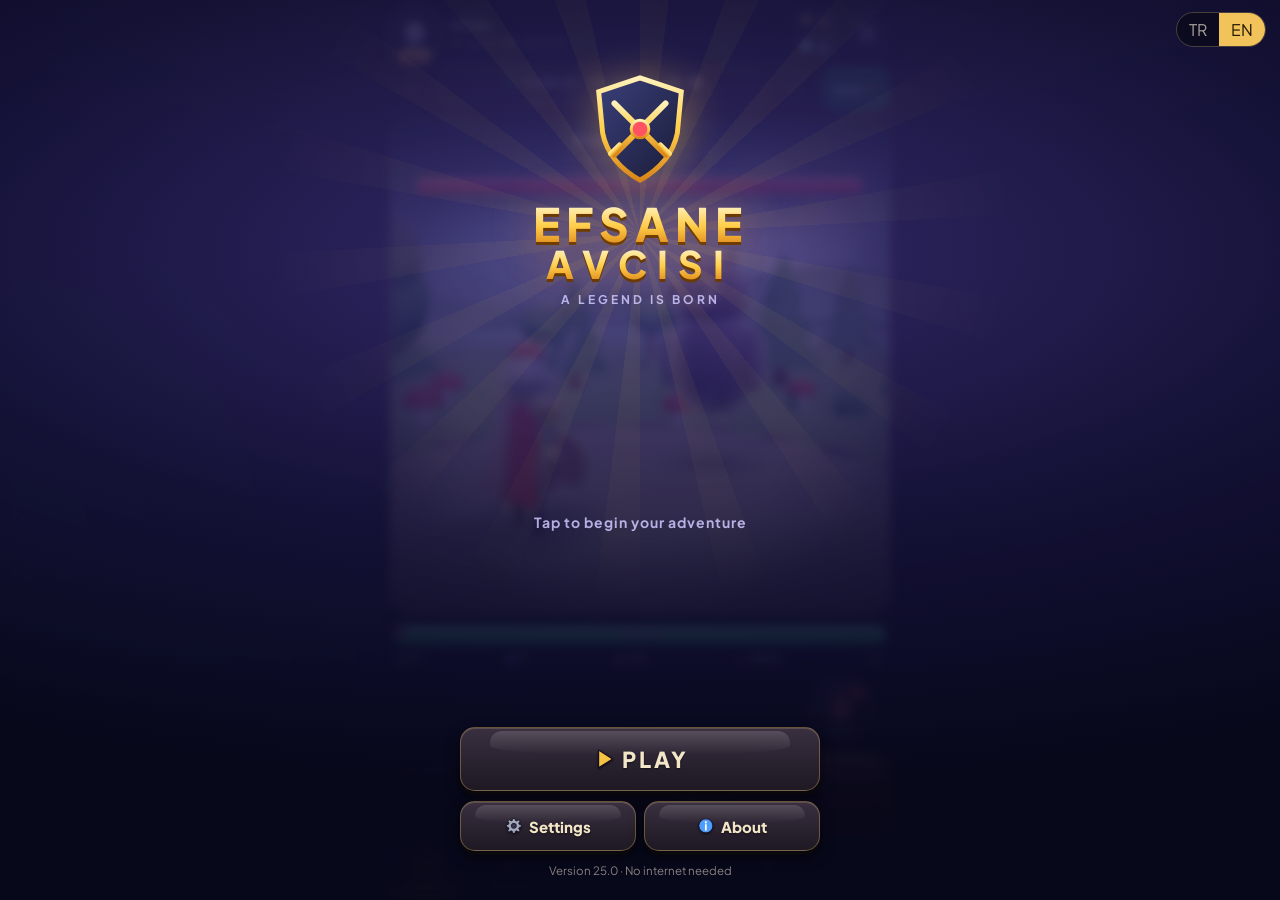
==== rpg/src/main/assets/index.html @ 7446e936 "Efsane Avcısı v25: emojisiz v22 ile v24 (ULTİ, kaçınma, canlı savaş) birleştirildi; sürüm telefondak" ====
<!doctype html>
<html lang="tr">
<head>
<meta charset="utf-8">
<meta name="viewport" content="width=device-width,initial-scale=1,maximum-scale=1,user-scalable=no,viewport-fit=cover">
<meta name="theme-color" content="#0b0c16">
<title>Efsane Avcısı</title>
<style>
@font-face{font-family:J;font-weight:400 800;font-display:swap;src:url(fonts/jakarta-latin-ext.woff2) format("woff2");unicode-range:U+0100-02BA,U+02BD-02C5,U+02C7-02CC,U+02CE-02D7,U+02DD-02FF,U+0304,U+0308,U+0329,U+1D00-1DBF,U+1E00-1E9F,U+1EF2-1EFF,U+2020,U+20A0-20AB,U+20AD-20C4,U+2113,U+2C60-2C7F,U+A720-A7FF}
@font-face{font-family:J;font-weight:400 800;font-display:swap;src:url(fonts/jakarta-latin.woff2) format("woff2");unicode-range:U+0000-00FF,U+0131,U+0152-0153,U+02BB-02BC,U+02C6,U+02DA,U+02DC,U+0304,U+0308,U+0329,U+2000-206F,U+20AC,U+2122,U+2191,U+2193,U+2212,U+2215,U+FEFF,U+FFFD}
:root{--bg:#0b0c16;--pan:linear-gradient(160deg,#1e2136,#15172a);--line:rgba(255,255,255,.08);--line2:rgba(255,255,255,.14);--tx:#f1f2ff;--mut:#9ca2c4;--gold:#ffcf4a;--gem:#5fe3ff;--ess:#c58bff;--red:#ff5263;--grn:#3ddc84;--hot:linear-gradient(160deg,#ff9a3d,#f0364f)}
*{box-sizing:border-box;-webkit-tap-highlight-color:transparent;user-select:none;-webkit-user-select:none}
html,body{margin:0;height:100%;background:var(--bg);color:var(--tx);font-family:J,system-ui,-apple-system,"Segoe UI",Roboto,sans-serif;overflow:hidden;overscroll-behavior:none}
body{background:radial-gradient(ellipse 120% 60% at 50% -10%,#2a1f55 0,transparent 60%),radial-gradient(ellipse 80% 50% at 100% 110%,#3a1420 0,transparent 60%),var(--bg)}
button{font:inherit;color:inherit;border:0;background:none;touch-action:manipulation;cursor:pointer;padding:0}
#app{position:fixed;inset:0;display:flex;flex-direction:column;max-width:520px;margin:0 auto;padding-top:env(safe-area-inset-top)}
/* ---------- üst bilgi ---------- */
#hud{display:flex;align-items:center;gap:10px;padding:8px 12px 8px 10px}
.ava{--p:0;position:relative;width:50px;height:50px;border-radius:50%;padding:3px;background:conic-gradient(#5ab0ff calc(var(--p)*1%),#ffffff14 0);flex:none}
.ava>div{width:100%;height:100%;border-radius:50%;background:radial-gradient(circle at 35% 30%,#3a3f66,#191b2e);display:grid;place-items:center;font-size:25px}
.ava b{position:absolute;bottom:-5px;left:50%;transform:translateX(-50%);background:linear-gradient(#ffd56a,#ff9a1f);color:#3a1d00;border-radius:99px;font-size:11px;font-weight:800;padding:1px 7px;box-shadow:0 2px 4px #0008;white-space:nowrap}
.hmid{flex:1;min-width:0}.hmid .t1{font-weight:800;font-size:14px;white-space:nowrap;overflow:hidden;text-overflow:ellipsis}.hmid .t2{font-size:11.5px;color:var(--mut);white-space:nowrap;overflow:hidden;text-overflow:ellipsis}
.pills{display:flex;flex-direction:column;gap:4px;align-items:flex-end}
.pill{display:flex;align-items:center;gap:4px;background:#0006;border:1px solid var(--line);border-radius:99px;padding:2px 9px 2px 6px;font-weight:800;font-size:13px;white-space:nowrap}
.pill.g{color:var(--gold)}.pill.d{color:var(--gem)}
.gear{width:40px;height:40px;border-radius:12px;background:#ffffff0d;border:1px solid var(--line);font-size:18px;flex:none}
/* ---------- genel ---------- */
main{flex:1;position:relative;min-height:0}
.scr{position:absolute;inset:0;display:none;overflow-y:auto;padding:4px 12px 16px;-webkit-overflow-scrolling:touch}
.scr.on{display:block;animation:fade .2s}
@keyframes fade{from{opacity:0;transform:translateY(6px)}}
#s-battle.on{display:flex;flex-direction:column;padding:0;overflow:hidden;animation:none}
h2{font-size:20px;margin:6px 0 12px;font-weight:800}h3{font-size:12px;color:var(--mut);margin:18px 2px 8px;text-transform:uppercase;letter-spacing:.8px;font-weight:800}
.card{background:var(--pan);border:1px solid var(--line);border-radius:18px;padding:12px;margin-bottom:10px;box-shadow:0 4px 14px #0004}
.btn{display:inline-flex;align-items:center;justify-content:center;gap:6px;min-height:50px;padding:0 16px;border-radius:15px;background:linear-gradient(#2a2e48,#222539);border:1px solid var(--line2);font-weight:800;font-size:15px;white-space:nowrap;box-shadow:0 3px 0 #0006}
.btn.pri{background:var(--hot);border:0;box-shadow:0 4px 0 #8a1c2c}.btn.ok{background:linear-gradient(#2fbf6f,#1b8c4d);border:0;box-shadow:0 4px 0 #0e5a30}
.btn.gem{background:linear-gradient(#3fc9ec,#1f7fb8);border:0;box-shadow:0 4px 0 #134c70}.btn.ess{background:linear-gradient(#a56bff,#6b35c9);border:0;box-shadow:0 4px 0 #3d1b7a}
.btn.warn{background:linear-gradient(#6a2836,#4c1c27);border-color:#8a3345}.btn.sm{min-height:40px;font-size:13px;padding:0 12px;border-radius:12px}
.btn:disabled{opacity:.38;filter:grayscale(.6)}.btn:active:not(:disabled){transform:translateY(2px);box-shadow:0 1px 0 #0006}
.row{display:flex;gap:8px;align-items:center}.grow{flex:1;min-width:0}.mut{color:var(--mut);font-size:13px}.w100{width:100%}
.seg{display:flex;background:#0005;border:1px solid var(--line);border-radius:14px;padding:4px;gap:4px;margin:4px 0 12px}
.seg button{flex:1;min-height:42px;border-radius:10px;font-weight:800;font-size:12.5px;color:var(--mut);white-space:nowrap}
.seg button.on{background:linear-gradient(#34385a,#272a44);color:var(--tx);box-shadow:0 2px 6px #0006}
.pbar{height:9px;border-radius:99px;background:#0008;overflow:hidden}.pbar i{display:block;height:100%;border-radius:99px;background:linear-gradient(90deg,#4f9cff,#7df)}
.pbar.done i{background:linear-gradient(90deg,#2fbf6f,#8ef0b0)}
/* ---------- savaş üst çubuk ---------- */
.zbar{display:flex;align-items:center;gap:6px;padding:0 10px 8px}
.zbar>button{width:44px;height:44px;border-radius:13px;background:#ffffff0d;border:1px solid var(--line);font-size:15px;flex:none}
.zbar>button:disabled{opacity:.25}
.zbar .chip{width:auto;padding:0 10px;font-size:12px;font-weight:800;color:var(--mut)}.zbar .chip.on{background:#1d5a3a;border-color:#2c8a59;color:#b6f7cd}
.zbar .zinfo{flex:1;width:auto;text-align:center;min-width:0;padding:4px 0}
#zName{font-weight:800;font-size:14px;white-space:nowrap;overflow:hidden;text-overflow:ellipsis}
.dots{display:flex;gap:5px;justify-content:center;margin-top:5px;height:8px;align-items:center}
.dots b{width:15px;height:6px;border-radius:9px;background:#fff2}.dots b.k{background:var(--gold);box-shadow:0 0 6px var(--gold)}
.dots .bossT{font-size:11px;color:#ff7b7b;font-weight:800;letter-spacing:1px;animation:blink 1s infinite}
@keyframes blink{50%{opacity:.4}}
/* ---------- sahne ---------- */
#stage{flex:1;position:relative;margin:0 10px;border-radius:24px;overflow:hidden;min-height:0;border:1px solid var(--line2);touch-action:none;box-shadow:0 10px 30px #0008,inset 0 0 0 1px #ffffff08;isolation:isolate}
#sky,#far,#parts,#ground{position:absolute;inset:0;pointer-events:none}
#far span{position:absolute;bottom:25%;opacity:.42;filter:brightness(.55) saturate(.7) blur(.4px)}
#ground{top:auto;height:31%;background:radial-gradient(ellipse 70% 40% at 50% 0,#ffffff1c,transparent 70%),linear-gradient(#0000,var(--gnd) 28%,#0009)}
#ground::before{content:"";position:absolute;left:0;right:0;top:0;height:2px;background:linear-gradient(90deg,transparent,#ffffff30,transparent)}
#parts span{position:absolute;display:block}
.pt-fall span{top:-8%;animation:pfall linear infinite}
.pt-rise span{bottom:-4%;border-radius:50%;animation:prise linear infinite}
.pt-drift span{left:-6%;border-radius:50%;animation:pdrift linear infinite}
@keyframes pfall{0%{transform:translate(0,0) rotate(0)}50%{transform:translate(18px,280px) rotate(160deg)}100%{transform:translate(-10px,560px) rotate(330deg)}}
@keyframes prise{0%{transform:translateY(0);opacity:0}15%{opacity:1}100%{transform:translate(14px,-520px);opacity:0}}
@keyframes pdrift{0%{transform:translateX(0);opacity:0}10%{opacity:.9}100%{transform:translate(520px,-30px);opacity:0}}
#top{position:absolute;left:0;right:0;top:0;padding:10px 14px 0;z-index:3;pointer-events:none;background:linear-gradient(#0008,transparent)}
#mName{text-align:center;font-weight:800;font-size:15.5px;text-shadow:0 2px 4px #000}
#mName .tag{display:inline-block;font-size:10.5px;padding:2px 7px;border-radius:99px;margin-right:6px;vertical-align:2px;letter-spacing:.6px}
.tag.boss{background:#e8334b}.tag.elite{background:#a63dff}
.hbar{position:relative;height:18px;border-radius:99px;background:#000a;overflow:hidden;margin:6px 10px 0;border:1px solid #ffffff1a}
.hbar i{position:absolute;left:0;top:0;bottom:0;border-radius:99px}
.hbar .gh{background:#fff;opacity:.75;transition:width .45s .2s}
.hbar .fg{background:linear-gradient(#ff6a6a,#e8263f);transition:width .1s}
.hbar .fg::after{content:"";position:absolute;left:0;right:0;top:0;height:45%;background:#ffffff40;border-radius:99px}
.hbar.nt i{transition:none}
.hbar span{position:absolute;inset:0;display:grid;place-items:center;font-size:11px;font-weight:800;text-shadow:0 1px 2px #000}
.abar{height:4px;margin:5px 70px 0;border-radius:9px;background:#0008;overflow:hidden}.abar i{display:block;height:100%;background:#ffd54a;width:0}
#buffs{position:absolute;left:10px;top:74px;display:flex;flex-direction:column;gap:4px;z-index:3;pointer-events:none}
#buffs div{background:#000a;border:1px solid var(--line2);border-radius:99px;padding:3px 9px;font-size:12px;font-weight:800}
#combo{position:absolute;right:12px;top:72px;text-align:right;z-index:3;pointer-events:none;opacity:0;transition:opacity .2s}
#combo.on{opacity:1}#combo b{display:block;font-size:30px;font-weight:800;line-height:1;background:linear-gradient(#fff3b0,#ff9a1f);-webkit-background-clip:text;background-clip:text;color:transparent;filter:drop-shadow(0 2px 0 #0009)}
#combo small{font-size:10px;font-weight:800;letter-spacing:1.5px;color:#ffd27a}#combo em{display:block;font-style:normal;font-size:11px;color:#fff;opacity:.8}
#combo.pop b{animation:cpop .15s}@keyframes cpop{50%{transform:scale(1.3)}}
#monW{position:absolute;left:0;right:0;top:21%;bottom:17%;display:flex;flex-direction:column;align-items:center;justify-content:flex-end;z-index:2}
#mon{font-size:min(33vw,145px);line-height:1;filter:drop-shadow(0 10px 8px #0008);animation:idle 2.2s ease-in-out infinite;transform-origin:50% 100%;will-change:transform}
#mon.boss{font-size:min(44vw,190px)}
#mon.elite{animation:idle 2.2s ease-in-out infinite,aura 1.2s ease-in-out infinite}
@keyframes aura{50%{filter:drop-shadow(0 0 18px #c45bff) drop-shadow(0 10px 8px #0008)}}
#mon.hit{animation:hit .17s}#mon.dead{animation:die .45s forwards}#mon.in{animation:spawn .35s cubic-bezier(.2,1.5,.4,1)}
@keyframes idle{50%{transform:scale(1.03,.97)}}
@keyframes hit{35%{transform:scale(1.12,.84) rotate(-5deg);filter:brightness(3) drop-shadow(0 10px 8px #0008)}}
@keyframes die{30%{transform:scale(1.15);filter:brightness(4)}to{transform:scale(.1) rotate(35deg) translateY(40px);opacity:0}}
@keyframes spawn{from{transform:scale(.2) translateY(-60px);opacity:0}}
#mSh{width:46%;height:16px;margin-top:-8px;border-radius:50%;background:radial-gradient(#000a,transparent 70%)}
#hero{position:absolute;left:12px;bottom:6%;display:flex;align-items:flex-end;gap:2px;z-index:2;pointer-events:none}
#heroE{position:relative;font-size:50px;line-height:1;filter:drop-shadow(0 6px 4px #0009)}
#heroE.lunge{animation:lunge .16s}@keyframes lunge{50%{transform:translate(16px,-6px) rotate(12deg)}}
#heroE.sh::after{content:"";position:absolute;inset:-12px;border-radius:50%;border:3px solid #7fe7ff;box-shadow:0 0 18px #7fe7ff,inset 0 0 18px #7fe7ff80;animation:pulse 1s infinite}
#heroE.dg{opacity:.5;filter:drop-shadow(8px 0 0 #fff4) drop-shadow(-8px 0 0 #fff2)}
#heroE.bf{filter:drop-shadow(0 0 12px #ff6a3d) drop-shadow(0 6px 4px #0009)}
@keyframes pulse{50%{transform:scale(1.08);opacity:.7}}
#petE{font-size:34px;line-height:1;filter:drop-shadow(0 4px 3px #0009)}
#petE.hop{animation:hop .3s}@keyframes hop{40%{transform:translate(10px,-18px) rotate(-12deg)}}
#loot{position:absolute;left:8px;right:8px;bottom:8px;display:flex;flex-direction:column;gap:4px;align-items:center;pointer-events:none;z-index:5}
#loot div{background:#000c;border:1.5px solid;border-radius:99px;padding:5px 12px;font-size:13px;font-weight:800;animation:lootIn 2.8s forwards}
@keyframes lootIn{0%{transform:translateY(20px);opacity:0}8%,80%{transform:none;opacity:1}100%{opacity:0}}
#banner{position:absolute;left:0;right:0;top:40%;z-index:6;pointer-events:none;text-align:center;display:none}
#banner.on{display:block;animation:ban 1.6s forwards}
#banner div{display:inline-block;padding:10px 26px;font-size:23px;font-weight:800;letter-spacing:2px;background:linear-gradient(90deg,transparent,#000d 15%,#000d 85%,transparent);text-shadow:0 0 14px currentColor}
#banner.b-boss div{color:#ff6b6b}#banner.b-lv div{color:#ffd56a}#banner.b-zone div{color:#9ff0c0}
@keyframes ban{0%{transform:translateX(-100%);opacity:0}15%,80%{transform:none;opacity:1}100%{transform:translateX(100%);opacity:0}}
.shake{animation:shake .22s}@keyframes shake{25%{transform:translateX(-3px)}50%{transform:translateX(3px)}75%{transform:translateX(-1px)}}
.bigshake{animation:bshake .32s}@keyframes bshake{20%{transform:translate(-5px,2px)}40%{transform:translate(4px,-3px)}60%{transform:translate(-3px,2px)}80%{transform:translate(2px,-1px)}}
.fl{position:absolute;font-weight:800;font-size:23px;color:#fff;text-shadow:0 2px 0 #000,0 0 6px #000,0 0 2px #000;pointer-events:none;animation:fl .9s cubic-bezier(.2,.7,.3,1) forwards;z-index:7;white-space:nowrap}
.fl.c{font-size:34px;color:#ffe14a}.fl.c::before{content:"KRİTİK";display:block;font-size:11px;letter-spacing:2px;text-align:center;color:#ff9a1f}
.fl.sk{font-size:30px;color:#ff9a5a}.fl.pt{font-size:17px;color:#bfe3ff}.fl.p{color:#ff5263}.fl.h{color:#5df08f}.fl.g{color:var(--gold);font-size:16px}.fl.x{color:#7dd3ff;font-size:16px}.fl.m{color:#ddd;font-size:18px}.fl.d{color:var(--gem);font-size:17px}
@keyframes fl{0%{transform:translate(-50%,0) scale(.3);opacity:0}12%{transform:translate(calc(-50% + var(--dx,0px)*.2),-22px) scale(1.4);opacity:1}30%{transform:translate(calc(-50% + var(--dx,0px)*.45),-40px) scale(1)}100%{transform:translate(calc(-50% + var(--dx,0px)),-105px) scale(.85);opacity:0}}
.slash{position:absolute;width:150px;height:150px;margin:-75px 0 0 -75px;pointer-events:none;z-index:6;animation:slash .28s ease-out forwards}
@keyframes slash{0%{opacity:0;transform:rotate(var(--r)) scale(.6)}30%{opacity:1}100%{opacity:0;transform:rotate(var(--r)) scale(1.15)}}
.spk{position:absolute;width:7px;height:7px;border-radius:50%;pointer-events:none;z-index:6;animation:spk .45s ease-out forwards}
@keyframes spk{to{transform:translate(var(--dx),var(--dy)) scale(.2);opacity:0}}
.boom{position:absolute;width:40px;height:40px;margin:-20px 0 0 -20px;border-radius:50%;border:5px solid #ffb347;pointer-events:none;z-index:6;animation:boom .45s ease-out forwards}
@keyframes boom{to{transform:scale(5);opacity:0;border-width:1px}}
.proj{position:absolute;font-size:40px;pointer-events:none;z-index:7;filter:drop-shadow(0 0 10px #fff8)}
#vig{position:fixed;inset:0;pointer-events:none;z-index:9;box-shadow:inset 0 0 90px 20px #ff000099;opacity:0;transition:opacity .4s}
#vig.on{opacity:1;animation:vig 1s infinite}@keyframes vig{50%{opacity:.45}}
/* ---------- oyuncu + yetenekler ---------- */
#pbox{padding:9px 12px 0}
.php{position:relative;height:22px;border-radius:99px;background:#000a;overflow:hidden;border:1px solid #ffffff1a}
.php i{position:absolute;left:0;top:0;bottom:0;background:linear-gradient(#5ff09a,#1fae5c);border-radius:99px;transition:width .15s}
.php i::after{content:"";position:absolute;left:0;right:0;top:0;height:45%;background:#ffffff40;border-radius:99px}
.php span{position:absolute;inset:0;display:grid;place-items:center;font-size:12px;font-weight:800;text-shadow:0 1px 2px #000}
#pSt{font-size:12px;color:var(--mut);margin-top:5px;display:flex;justify-content:space-between;white-space:nowrap;padding:0 4px}
#pSt b{color:var(--tx)}
#skills{display:grid;grid-template-columns:repeat(5,1fr);gap:8px;padding:9px 12px 0}
.skb{position:relative;aspect-ratio:1;max-width:66px;justify-self:center;width:100%;border-radius:50%;background:radial-gradient(circle at 35% 30%,#3c4170,#1c1f36);border:2px solid #ffffff22;display:grid;place-items:center;font-size:27px;overflow:hidden;box-shadow:0 4px 10px #0007}
.skb.rdy{border-color:#ffcf4a;box-shadow:0 0 12px #ffcf4a66,0 4px 10px #0007}
.skb .cd{position:absolute;inset:0;background:conic-gradient(#000b calc(var(--p,0)*1%),transparent 0);pointer-events:none}
.skb em{position:absolute;bottom:4px;left:0;right:0;text-align:center;font-style:normal;font-size:9.5px;font-weight:800;text-shadow:0 1px 2px #000,0 0 3px #000}
.skb.lk{filter:grayscale(1);opacity:.45}
.skb .n{position:absolute;top:6px;right:6px;background:#e8334b;font-size:10.5px;font-weight:800;border-radius:99px;min-width:19px;padding:1px 4px;font-style:normal;line-height:1.3}
.skb:active{transform:scale(.92)}
#bHit{margin:10px 12px 12px;height:74px;border-radius:22px;background:var(--hot);font-size:24px;font-weight:800;letter-spacing:2px;display:flex;align-items:center;justify-content:center;gap:10px;box-shadow:0 6px 0 #8a1c2c,0 10px 20px #f0364f44;position:relative;overflow:hidden;flex:none}
#bHit::before{content:"";position:absolute;left:0;right:0;top:0;height:48%;background:linear-gradient(#ffffff40,#ffffff08);border-radius:22px 22px 0 0}
#bHit span{font-size:34px}#bHit:active{transform:translateY(4px);box-shadow:0 2px 0 #8a1c2c}
/* ---------- sekmeler ---------- */
#tabs{display:grid;grid-template-columns:repeat(5,1fr);background:#121426e6;border-top:1px solid var(--line);padding:4px 4px calc(4px + env(safe-area-inset-bottom));backdrop-filter:blur(8px)}
#tabs button{position:relative;padding:6px 0 5px;font-size:22px;display:flex;flex-direction:column;align-items:center;gap:1px;border-radius:14px;color:var(--mut)}
#tabs button.on{background:linear-gradient(#2c3054,#22253f);color:var(--gold)}#tabs button.on>span{animation:bounce .35s}
@keyframes bounce{40%{transform:translateY(-5px) scale(1.15)}}
#tabs small{font-size:10.5px;font-weight:800}
.dot{position:absolute;top:2px;right:16%;min-width:18px;height:18px;border-radius:9px;background:var(--red);color:#fff;font-size:11px;font-weight:800;display:grid;place-items:center;padding:0 5px;box-shadow:0 0 0 2px #121426;font-style:normal}
.dot[hidden]{display:none}
/* ---------- çanta ---------- */
.eqg{display:grid;grid-template-columns:repeat(3,1fr);gap:8px}
.slot{position:relative;background:var(--pan);border:2px solid var(--line);border-radius:16px;padding:8px 4px;text-align:center;min-height:90px;display:flex;flex-direction:column;align-items:center;justify-content:center;gap:2px;overflow:hidden}
.slot .e{font-size:32px;line-height:1.1;filter:drop-shadow(0 3px 3px #0008)}.slot.empty .e{opacity:.22;filter:grayscale(1)}
.slot small{font-size:10.5px;color:var(--mut);font-weight:800;line-height:1.15;display:block;max-width:100%;overflow:hidden;text-overflow:ellipsis;white-space:nowrap;padding:0 3px;position:relative;z-index:1}
.slot .u,.it .u{position:absolute;top:3px;left:5px;font-size:11px;font-weight:800;color:#fff;text-shadow:0 1px 2px #000;z-index:2}
.filt{display:flex;gap:6px;overflow-x:auto;margin:8px -12px 8px;padding:0 12px;scrollbar-width:none}
.filt button{flex:none;min-width:44px;height:38px;padding:0 10px;border-radius:12px;background:#ffffff0d;border:1px solid var(--line);font-size:17px;font-weight:800}
.filt button.on{background:#ffcf4a22;border-color:var(--gold)}
.invg{display:grid;grid-template-columns:repeat(5,1fr);gap:7px}
.it{position:relative;aspect-ratio:1;border-radius:14px;border:2px solid;display:grid;place-items:center;font-size:28px;overflow:hidden}
.it>span:first-child,.slot .e{position:relative;z-index:1}
.it .up{position:absolute;bottom:1px;left:4px;font-size:11px;color:var(--grn);font-weight:800;z-index:2}
.it .st{position:absolute;top:1px;right:3px;font-size:12px;z-index:2}.slot .st{position:absolute;top:3px;right:5px;font-size:13px;z-index:2}
.it .l{position:absolute;bottom:1px;right:5px;font-size:9.5px;color:#fffc;font-weight:800;z-index:2}
.it .lk{position:absolute;bottom:1px;left:17px;font-size:10px;z-index:2}
.it.empty{border:2px dashed var(--line);background:none}
.r3::after{content:"";position:absolute;inset:-50%;background:linear-gradient(115deg,transparent 40%,#fff6 50%,transparent 60%);animation:shine 2.6s infinite;pointer-events:none}
.r2{animation:glow 2s infinite}
@keyframes shine{0%{transform:translateX(-60%)}60%,100%{transform:translateX(60%)}}
@keyframes glow{50%{box-shadow:0 0 14px #b56bff88,inset 0 0 16px #b56bff55}}
/* ---------- kahraman ---------- */
.clsCard{display:flex;gap:12px;align-items:center}
.clsCard .e{font-size:46px;width:70px;height:70px;border-radius:20px;display:grid;place-items:center;background:radial-gradient(circle at 35% 30%,#4a4f86,#1c1f36);flex:none;box-shadow:inset 0 0 0 2px #ffffff18}
.statrow{display:flex;align-items:center;gap:10px;padding:9px 0;border-bottom:1px solid var(--line)}
.statrow:last-child{border:0}.statrow .ic{font-size:26px;width:36px;text-align:center}
.statrow b{font-size:15px}.statrow .v{font-size:20px;font-weight:800;min-width:34px;text-align:center}
.plus{width:50px;height:50px;border-radius:15px;background:linear-gradient(#2fbf6f,#1b8c4d);font-size:26px;font-weight:800;box-shadow:0 3px 0 #0e5a30;flex:none}
.plus:disabled{background:#2a2d45;box-shadow:none;opacity:.4}
.dg{display:grid;grid-template-columns:1fr 1fr;gap:7px 14px;font-size:13.5px}.dg div{display:flex;justify-content:space-between;gap:4px}.dg b{color:var(--gold)}
.skrow{display:flex;gap:12px;align-items:center}
.skrow .e{font-size:30px;width:56px;height:56px;border-radius:50%;display:grid;place-items:center;background:radial-gradient(circle at 35% 30%,#3c4170,#1c1f36);border:2px solid #ffffff22;flex:none}
.lvb{display:inline-block;font-size:11px;font-weight:800;background:#ffcf4a22;color:var(--gold);border-radius:99px;padding:1px 7px;margin-left:4px}
.petBig{text-align:center;padding:16px 12px}.petBig .e{font-size:76px;animation:idle 2s infinite;display:inline-block;filter:drop-shadow(0 8px 6px #0009)}
.petg{display:grid;grid-template-columns:1fr 1fr;gap:8px}
.pet{background:var(--pan);border:2px solid var(--line);border-radius:16px;padding:10px;text-align:center}
.pet.act{border-color:var(--gold);box-shadow:0 0 14px #ffcf4a33}.pet .e{font-size:40px}.pet.no .e{filter:grayscale(1) brightness(.6)}
.pet b{display:block;font-size:14px}.pet small{display:block;font-size:11.5px;color:var(--mut);margin:2px 0 8px;min-height:28px}
/* ---------- görevler ---------- */
.days{display:grid;grid-template-columns:repeat(7,1fr);gap:5px}
.day{border-radius:12px;background:#0005;border:1.5px solid var(--line);text-align:center;padding:6px 0 5px;font-size:20px;position:relative}
.day small{display:block;font-size:9.5px;font-weight:800;color:var(--mut)}.day.ok{opacity:.45}.day.ok::after{content:"✓";position:absolute;inset:0;display:grid;place-items:center;font-size:26px;color:var(--grn);font-weight:800}
.day.now{border-color:var(--gold);background:#ffcf4a1c;box-shadow:0 0 12px #ffcf4a44;animation:glowG 1.4s infinite}
@keyframes glowG{50%{box-shadow:0 0 20px #ffcf4a88}}
.quest{display:flex;gap:10px;align-items:center}.quest .e{font-size:28px;width:40px;text-align:center;flex:none}
.quest .rw{font-size:11.5px;color:var(--mut);margin:3px 0 6px}
.stars{color:#555a7a;letter-spacing:1px;font-size:12px}.stars b{color:var(--gold)}
/* ---------- dükkan / harita ---------- */
.shop{display:flex;gap:12px;align-items:center}.shop .e{font-size:40px;width:54px;text-align:center;filter:drop-shadow(0 4px 4px #0008)}
.zone{display:flex;gap:12px;align-items:center;border-radius:18px;padding:14px;margin-bottom:10px;border:2px solid var(--line);text-align:left;width:100%;box-shadow:0 4px 12px #0006}
.zone .e{font-size:40px;filter:drop-shadow(0 3px 4px #0009)}.zone.cur{border-color:var(--gold)}.zone.lock{opacity:.5;filter:grayscale(.8)}
.zone b{font-size:17px;display:block;text-shadow:0 1px 3px #000}.zone small{color:#eef;font-size:12.5px;text-shadow:0 1px 3px #000}
/* ---------- panel ---------- */
#sheetBg{position:fixed;inset:0;background:#000b;display:none;align-items:flex-end;justify-content:center;z-index:20;backdrop-filter:blur(3px)}
#sheetBg.on{display:flex}
#sheet{width:100%;max-width:520px;max-height:90%;overflow-y:auto;background:linear-gradient(#1f2238,#161829 120px);border-radius:26px 26px 0 0;padding:10px 16px calc(18px + env(safe-area-inset-bottom));animation:up .25s cubic-bezier(.2,1.2,.4,1);border-top:1px solid var(--line2);box-shadow:0 -10px 40px #000a}
#sheet::before{content:"";display:block;width:44px;height:5px;border-radius:9px;background:#ffffff30;margin:0 auto 12px}
@keyframes up{from{transform:translateY(100%)}}
.ihead{display:flex;gap:12px;align-items:center;margin-bottom:10px}
.ihead .e{position:relative;font-size:44px;width:72px;height:72px;border-radius:18px;border:2px solid;display:grid;place-items:center;flex:none;overflow:hidden}
.ihead b{font-size:18px;display:block}.ihead small{font-size:12.5px;font-weight:800}
.cmp{display:grid;grid-template-columns:1fr auto auto;gap:7px 12px;font-size:15px;margin:10px 0;align-items:center}
.cmp .d{font-size:13px;font-weight:800;min-width:64px;text-align:right}.up2{color:var(--grn)}.dn{color:var(--red)}.cmp .val{font-weight:800;text-align:right}
.note{font-size:12.5px;color:var(--mut);background:#0005;border-radius:12px;padding:8px 10px;margin-bottom:10px}
.forge{background:#0005;border:1px solid #c58bff33;border-radius:14px;padding:10px;margin:10px 0}
textarea{width:100%;height:100px;background:#0008;color:var(--tx);border:1px solid var(--line);border-radius:12px;padding:8px;font-size:12px;user-select:text;-webkit-user-select:text}
.clsPick{display:flex;gap:12px;align-items:center;width:100%;text-align:left;background:var(--pan);border:2px solid var(--line);border-radius:18px;padding:12px;margin-bottom:9px}
.clsPick:active{border-color:var(--gold)}.clsPick .e{font-size:44px;width:62px;text-align:center}
.clsPick b{font-size:17px;display:block}.clsPick small{display:block;font-size:12px;color:var(--mut);line-height:1.4}.clsPick .sk{font-size:19px;margin-top:3px;letter-spacing:3px}
/* ---------- tam ekran efektler ---------- */
#leg{position:fixed;inset:0;z-index:40;display:none;place-items:center;background:radial-gradient(circle,#ff9a1f 0,#5a2600f5 45%,#000000f2 100%);overflow:hidden;animation:legIn .5s}
#leg.on{display:grid}
#leg::before{content:"";position:absolute;width:220vmax;height:220vmax;left:50%;top:50%;margin:-110vmax 0 0 -110vmax;background:repeating-conic-gradient(#ffd27a55 0 8deg,transparent 8deg 20deg);animation:spin 9s linear infinite}
#leg .in{position:relative;text-align:center;animation:pop .6s cubic-bezier(.2,1.6,.4,1)}
#leg .t{font-size:30px;font-weight:800;letter-spacing:3px;color:#fff3c4;text-shadow:0 0 18px #ff9a1f,0 3px 0 #7a3b00}
#leg .e{font-size:120px;filter:drop-shadow(0 0 30px #ffd27a);margin:10px 0}
#leg .n{font-size:22px;font-weight:800;color:#ffb347;text-shadow:0 2px 4px #000}
#leg .m{margin-top:26px;font-size:13px;opacity:.8}
@keyframes spin{to{transform:rotate(360deg)}}
@keyframes pop{from{transform:scale(.2);opacity:0}}
@keyframes legIn{0%{background-color:#fff;filter:brightness(4)}100%{filter:none}}
#confetti{position:fixed;inset:0;pointer-events:none;z-index:45;overflow:hidden}
#confetti i{position:absolute;top:-20px;width:9px;height:14px;border-radius:2px;animation:conf linear forwards}
@keyframes conf{to{transform:translate(var(--dx),110vh) rotate(var(--rot));opacity:.8}}
.coin{position:fixed;left:0;top:0;z-index:46;font-size:20px;pointer-events:none}
#toasts{position:fixed;top:calc(66px + env(safe-area-inset-top));left:0;right:0;display:flex;flex-direction:column;align-items:center;gap:6px;z-index:50;pointer-events:none}
#toasts div{background:#000e;border:1px solid var(--line2);border-radius:14px;padding:9px 16px;font-weight:800;font-size:14px;animation:lootIn 2.6s forwards;max-width:90%;text-align:center;box-shadow:0 6px 18px #0008}
#toasts div.big{font-size:17px;border-color:var(--gold);color:var(--gold)}
#c3d{position:absolute;inset:0;width:100%;height:100%;display:block}
.td #sky,.td #far,.td #parts,.td #ground,.td #mon,.td #mSh,.td #hero{display:none}
#bTime{text-align:center;font-size:13px;font-weight:800;color:#ffd56a;margin-top:4px;text-shadow:0 1px 3px #000;min-height:16px}
#bTime.low{color:#ff5a5a;animation:blink .5s infinite}
.sbon{font-size:12.5px;margin-top:4px;color:var(--mut)}.sbon.on{color:var(--grn);font-weight:800}
#hitRow{display:flex;gap:8px;padding:10px 12px 12px;flex:none}#hitRow #bHit{margin:0;flex:1}
#autoCol{display:flex;flex-direction:column;gap:6px;width:76px;flex:none}
#autoCol button{flex:1;border-radius:13px;background:#ffffff0d;border:1px solid var(--line);font-size:11.5px;font-weight:800;color:var(--mut);white-space:nowrap}
#autoCol button.on{background:#1d5a3a;border-color:#2c8a59;color:#b6f7cd;box-shadow:0 0 10px #3ddc8444}#autoCol button.lk{opacity:.5}
#tabs{grid-template-columns:repeat(6,1fr)!important}#tabs small{font-size:10px!important}
#say{position:absolute;left:50%;top:96px;transform:translateX(-50%);max-width:84%;background:#fffdf3;color:#2a1a10;padding:7px 13px;border-radius:14px;font-size:13px;font-weight:800;z-index:6;opacity:0;transition:opacity .3s;pointer-events:none;text-align:center;box-shadow:0 4px 14px #0008}
#say.on{opacity:1}#say b{color:#b0201a}#say::after{content:"";position:absolute;left:50%;bottom:-7px;margin-left:-7px;border:7px solid transparent;border-bottom:0;border-top-color:#fffdf3}
#defBtn{position:absolute;left:50%;bottom:20%;transform:translateX(-50%);z-index:9;padding:12px 26px;border-radius:18px;background:linear-gradient(#5fd0ff,#1f7fb8);font-size:21px;font-weight:800;color:#fff;box-shadow:0 0 0 4px #ffffff66,0 0 34px #5fe3ff;animation:defp .35s infinite alternate;white-space:nowrap;text-shadow:0 2px 3px #0006}
#defBtn small{display:block;font-size:11px;font-weight:800;opacity:.95}#defBtn[hidden]{display:none}@keyframes defp{to{transform:translateX(-50%) scale(1.1)}}
.mlv{display:inline-block;font-size:10.5px;padding:2px 6px;border-radius:99px;background:#0008;margin-left:6px;vertical-align:2px;color:#ffd56a}
.afx{display:flex;gap:4px;justify-content:center;margin-top:3px}.afx span{font-size:10.5px;font-weight:800;padding:2px 7px;border-radius:99px;background:#000a;border:1px solid}
#mon.enr{filter:drop-shadow(0 0 16px #ff2020) drop-shadow(0 10px 8px #0008)}
#vitrin{position:relative;height:230px;padding:0;overflow:hidden;background:radial-gradient(ellipse at 50% 40%,#3a3466,#15172a 75%)}
#vitrin .ov{position:absolute;left:10px;top:8px;right:10px;display:flex;justify-content:space-between;pointer-events:none;font-weight:800;font-size:13px;text-shadow:0 1px 3px #000;z-index:2}
#vitrin canvas{position:absolute;inset:0}
.rsock{display:flex;gap:8px;margin-top:8px}.rsock button{flex:1;min-height:48px;border-radius:12px;border:2px dashed #ffffff30;background:#0005;font-size:20px;font-weight:800}
.rsock button.f{border-style:solid;font-size:13px}
.rrow{display:flex;align-items:center;gap:10px;padding:8px 0;border-bottom:1px solid var(--line)}.rrow:last-child{border:0}
.rrow .e{font-size:26px;width:34px;text-align:center}.rt{display:flex;gap:4px;flex-wrap:wrap}.rt span{font-size:11px;font-weight:800;padding:2px 7px;border-radius:8px;background:#0006;border:1px solid var(--line)}
.rt span.z{opacity:.3}
.opp{display:flex;gap:10px;align-items:center}.opp .e{font-size:34px;width:52px;height:52px;border-radius:14px;display:grid;place-items:center;background:radial-gradient(circle at 35% 30%,#4a4f86,#1c1f36);flex:none}
.lgbar{height:10px;border-radius:99px;background:#0008;overflow:hidden;margin-top:6px}.lgbar i{display:block;height:100%;background:linear-gradient(90deg,#ffcf4a,#ff7a3d)}
.npc{display:flex;gap:12px;align-items:flex-start}.npc .e{font-size:48px;flex:none}.npc p{margin:0;font-size:14.5px;line-height:1.6}
.fl.c{-webkit-text-stroke:1px #7a2a00;animation-duration:1.05s}.fl.fin{color:#ffb070}.fl.fin::before{content:"BİTİRİCİ";display:block;font-size:10px;letter-spacing:2px;text-align:center;color:#ff7a3d}.fl.c.fin::before{content:"KRİTİK BİTİRİCİ";color:#ff9a1f}
#flash{position:fixed;inset:0;pointer-events:none;z-index:8;opacity:0;background:#fff}
/* v24 ULTİ düğmesi (dolum halkası) ve kaçınma uyarısı */
#ultBtn{position:absolute;right:10px;bottom:12px;z-index:9;width:64px;height:64px;border-radius:50%;border:none;padding:0;background:conic-gradient(#ffd56a var(--p,0%),#ffffff1f 0);display:flex;flex-direction:column;align-items:center;justify-content:center;box-shadow:0 4px 12px #0008;color:#fff}
#ultBtn::before{content:'';position:absolute;inset:5px;border-radius:50%;background:radial-gradient(circle at 35% 30%,#3c4170,#15172a)}
#ultBtn span{position:relative;font-size:22px;line-height:1;opacity:.55}#ultBtn b{position:relative;font-size:10px;letter-spacing:1px;font-weight:800;opacity:.6}
#ultBtn.rdy{animation:ultP .55s ease-in-out infinite alternate}#ultBtn.rdy::before{background:radial-gradient(circle at 35% 30%,#fff1b8,#e08a1a 70%)}#ultBtn.rdy span,#ultBtn.rdy b{opacity:1;color:#3a1a00}
@keyframes ultP{from{box-shadow:0 0 0 2px #ffd56a,0 0 14px #ffd56a;transform:scale(1)}to{box-shadow:0 0 0 4px #fff,0 0 34px #ffb347;transform:scale(1.08)}}
#ultBtn[hidden],#dgHint[hidden]{display:none}
#dgHint{position:absolute;left:50%;bottom:24%;transform:translateX(-50%);z-index:9;display:flex;gap:12px;align-items:center}
#dgHint b{font-size:22px;font-weight:900;color:#fff;text-shadow:0 0 12px #ff2a2a,0 2px 0 #7a0010;animation:dgP .25s infinite alternate;white-space:nowrap}
#dgHint button{width:50px;height:50px;border-radius:50%;border:2px solid #ff8a8a;background:#3a0a14dd;color:#fff;font-size:24px;font-weight:900;box-shadow:0 0 16px #ff2a2a88}
@keyframes dgP{from{transform:scale(1)}to{transform:scale(1.12)}}
/* v22 hız çizgileri (bitirici / ağır vuruş) */
#spd{position:fixed;inset:0;pointer-events:none;z-index:7;opacity:0;background:repeating-conic-gradient(from 0deg at 55% 40%,#fff0 0deg 2.6deg,#ffffff38 2.6deg 3.2deg);-webkit-mask:radial-gradient(circle at 55% 40%,#0000 22%,#000 70%);mask:radial-gradient(circle at 55% 40%,#0000 22%,#000 70%)}
#spd.on{animation:spd .32s ease-out}@keyframes spd{0%{opacity:.95;transform:scale(1.12)}100%{opacity:0;transform:scale(1)}}#flash.w{animation:flw .14s}#flash.r{background:#ff1a1a;animation:flr .3s}
@keyframes flw{0%{opacity:.2}100%{opacity:0}}@keyframes flr{0%{opacity:.3}100%{opacity:0}}
#mBar.hit{animation:bsh .18s}@keyframes bsh{25%{transform:translateX(-4px)}75%{transform:translateX(4px)}}
#shout{position:absolute;left:50%;top:30%;z-index:7;pointer-events:none;font-size:34px;font-weight:800;letter-spacing:2px;white-space:nowrap;opacity:0;transform:translate(-50%,0)}
#shout.on{animation:sho .95s cubic-bezier(.2,1.6,.4,1) forwards}@keyframes sho{0%{opacity:0;transform:translate(-50%,10px) scale(.3)}20%{opacity:1;transform:translate(-50%,0) scale(1.15)}75%{opacity:1;transform:translate(-50%,-6px) scale(1)}100%{opacity:0;transform:translate(-50%,-26px) scale(.9)}}
#combo.t1 b{background:linear-gradient(#ffe0a0,#ff6a1f);-webkit-background-clip:text;background-clip:text}#combo.t2 b{background:linear-gradient(#ffb0d0,#ff2a5a);-webkit-background-clip:text;background-clip:text}#combo.t3 b{background:linear-gradient(#f0d0ff,#a040ff);-webkit-background-clip:text;background-clip:text;filter:drop-shadow(0 0 8px #c060ff)}
.seg.s5 button{font-size:11px;padding:0 2px}
.tnode{display:flex;align-items:center;gap:10px;padding:9px 0;border-bottom:1px solid var(--line)}.tnode:last-child{border:0}.tnode .e{font-size:24px;width:42px;height:42px;border-radius:12px;display:grid;place-items:center;background:#0006;flex:none}
.tnode.lk{opacity:.45}.tpips{display:flex;gap:3px;margin-top:4px}.tpips i{width:14px;height:5px;border-radius:3px;background:#ffffff1c}.tpips i.on{background:var(--gold)}
.rng{display:flex;align-items:center;gap:10px;margin-top:10px;font-weight:800;font-size:14px}.rng span{width:92px;flex:none}.rng b{width:44px;text-align:right;color:var(--gold);flex:none}
input[type=range]{flex:1;min-width:0;height:34px;accent-color:#ffcf4a}
#bgInfo{display:flex;align-items:center;justify-content:center;gap:10px;padding:6px 10px;background:#1a1d36;border-top:1px solid var(--line);font-size:12.5px;font-weight:800;color:#cfd3ff;white-space:nowrap;overflow:hidden}#bgInfo[hidden]{display:none}#bgInfo b{color:var(--gold)}#bgInfo .low{color:#ff5263}
#weak{position:absolute;width:62px;height:62px;margin:-31px 0 0 -31px;border-radius:50%;border:3px solid #ffd23d;background:radial-gradient(circle,#fff8 0 18%,#ffd23d55 19% 40%,transparent 41%);box-shadow:0 0 18px #ffd23d,inset 0 0 12px #ffd23d;z-index:9;animation:weakP .55s ease-in-out infinite alternate;padding:0}
#weak[hidden]{display:none}#weak.d3{border-color:transparent;background:none;box-shadow:none;animation:none;width:84px;height:84px;margin:-42px 0 0 -42px}@keyframes weakP{from{transform:scale(.82);opacity:.75}to{transform:scale(1.12);opacity:1}}
#evBtn{position:absolute;right:10px;top:42%;z-index:9;padding:9px 12px;border-radius:16px;border:2px solid #ffcf4a;background:#2a2140ee;color:#ffe9a8;font:800 13px inherit;box-shadow:0 0 18px #ffcf4a88;animation:weakP .8s ease-in-out infinite alternate}#evBtn[hidden]{display:none}
#fateBar{position:absolute;left:10px;top:118px;z-index:6;display:flex;flex-direction:column;gap:3px;pointer-events:none;font-size:12px;font-weight:800}#fateBar span{background:#1b1230cc;border:1px solid #7b3df0aa;border-radius:10px;padding:2px 7px;color:#e6d8ff}
#vigS{position:absolute;inset:0;z-index:2;pointer-events:none;background:radial-gradient(ellipse 85% 75% at 50% 52%,transparent 55%,#0008 100%),linear-gradient(#0003,transparent 22%,transparent 80%,#0005)}
#mBar.shd{box-shadow:0 0 0 2px #6fc3ff,0 0 14px #6fc3ff}#mBar.shd .fg{filter:saturate(.4) brightness(.8)}#mBar.hl{box-shadow:0 0 0 2px #3ddc84,0 0 14px #3ddc84}
.boon{display:flex;gap:12px;align-items:center;width:100%;text-align:left;padding:14px;margin-top:10px;border-radius:18px;border:1.5px solid #7b3df088;background:linear-gradient(135deg,#2b1d52,#1e2136 75%);color:inherit;font:inherit}.boon i{font-style:normal;font-size:34px}.boon b{display:block;font-size:15.5px;color:#e6d8ff}.boon small{color:#b9b3d6;font-size:12.5px}.boon em{font-style:normal;margin-left:auto;color:var(--gold);font-weight:800;font-size:12px;white-space:nowrap}
#title{position:fixed;inset:0;z-index:60;display:none;flex-direction:column;align-items:center;justify-content:space-between;padding:calc(34px + env(safe-area-inset-top)) 22px calc(22px + env(safe-area-inset-bottom));text-align:center;overflow:hidden;
  background:radial-gradient(ellipse 110% 60% at 50% 28%,#3b2f7ad9,#14123ae0 55%,#07081afa 100%);-webkit-backdrop-filter:blur(5px);backdrop-filter:blur(5px)}
#title.on{display:flex}#title.out{animation:tOut .5s ease forwards;pointer-events:none}@keyframes tOut{to{opacity:0;transform:scale(1.08)}}
#title .tray{position:absolute;left:50%;top:26%;width:900px;height:900px;margin:-450px 0 0 -450px;background:repeating-conic-gradient(from 0deg,#ffcf4a14 0 7deg,transparent 7deg 20deg);animation:tSpin 40s linear infinite;pointer-events:none;-webkit-mask:radial-gradient(circle,#000 0,transparent 62%);mask:radial-gradient(circle,#000 0,transparent 62%)}
@keyframes tSpin{to{transform:rotate(360deg)}}
#tEmb{position:absolute;inset:0;pointer-events:none}#tEmb i{position:absolute;bottom:-10px;width:5px;height:5px;border-radius:50%;background:#ffb347;box-shadow:0 0 8px #ff9a1f;animation:tEmber linear infinite;opacity:0}
@keyframes tEmber{0%{transform:translateY(0);opacity:0}15%{opacity:.9}100%{transform:translateY(-100vh) translateX(30px);opacity:0}}
.tlang{position:absolute;top:calc(12px + env(safe-area-inset-top));right:14px;display:flex;border:1px solid var(--line2);border-radius:99px;overflow:hidden;z-index:2}.tlang button{padding:6px 12px;font:800 12px inherit;color:var(--mut);background:#0006}.tlang button.on{background:var(--gold);color:#241a00}
.ttop{position:relative;z-index:1;margin-top:4vh}.temb{width:118px;height:118px;filter:drop-shadow(0 6px 24px #ffcf4a66);animation:tFloat 3.6s ease-in-out infinite}@keyframes tFloat{50%{transform:translateY(-8px)}}
.tname{margin:10px 0 0;line-height:.95;font-weight:800;letter-spacing:6px}.tname span{display:block;font-size:46px;background:linear-gradient(#fff6d0,#ffcf4a 55%,#e08a1c);-webkit-background-clip:text;background-clip:text;color:transparent;filter:drop-shadow(0 3px 0 #6b3a00) drop-shadow(0 0 22px #ff9a1f66)}
.tname span+span{font-size:38px;letter-spacing:10px}.tsub{margin-top:10px;color:#cfc8ff;font-weight:700;letter-spacing:3px;text-transform:uppercase;font-size:12px;opacity:.85}
.tmid{position:relative;z-index:1;width:100%;max-width:360px}.tcard{display:flex;gap:12px;align-items:center;text-align:left;padding:12px 14px;border-radius:18px;background:#0d0f24b3;border:1px solid var(--line2);backdrop-filter:blur(6px)}.tcard .e{font-size:38px}.tcard b{font-size:16px}.tcard small{display:block;color:var(--mut);font-size:12.5px;margin-top:2px}
.tbot{position:relative;z-index:1;width:100%;max-width:360px}.tplay{width:100%;height:64px;font-size:22px;letter-spacing:3px;background:var(--hot);border:0;box-shadow:0 6px 0 #8a1c2c,0 10px 30px #f0364f66;animation:tPulse 1.8s ease-in-out infinite}@keyframes tPulse{50%{box-shadow:0 6px 0 #8a1c2c,0 10px 44px #ff9a3daa}}
.tver{margin-top:12px;color:var(--mut);font-size:11.5px;opacity:.8}
body.ttl #sheetBg{z-index:70}body.ttl #toasts{z-index:71}
.lic{white-space:pre-wrap;font:11px/1.45 ui-monospace,monospace;background:#0006;border-radius:12px;padding:10px;max-height:240px;overflow:auto;color:#c9cbe6}
#tabs button.lk{opacity:.32;filter:grayscale(1)}#tabs button.lk::after{content:'🔒';position:absolute;top:3px;right:20%;font-size:11px}
#tabs button.nw>span{animation:tabNew 1.1s ease-in-out infinite}@keyframes tabNew{50%{transform:translateY(-4px) scale(1.18);filter:drop-shadow(0 0 8px #ffcf4a)}}
#coach{position:fixed;inset:0;z-index:19;pointer-events:none}#coach[hidden]{display:none}
#coach .cb{pointer-events:auto;cursor:pointer;position:fixed;padding:10px 14px;border-radius:16px;background:linear-gradient(#fff6d6,#ffd96a);color:#2a1d00;font-weight:800;font-size:14px;line-height:1.35;text-align:center;box-shadow:0 8px 24px #0009,0 0 0 2px #fff8;animation:coachIn .3s cubic-bezier(.2,1.4,.4,1)}
#coach .ch{position:fixed;font-size:36px;filter:drop-shadow(0 4px 6px #000a);animation:coachTap 1s ease-in-out infinite}
@keyframes coachIn{from{opacity:0;transform:translateY(8px) scale(.9)}}@keyframes coachTap{50%{transform:translateY(-12px) rotate(-8deg)}}
.pill.bump{animation:pillB .4s ease}@keyframes pillB{35%{transform:scale(1.14);box-shadow:0 0 16px #ffcf4a88}}
#frz{position:absolute;inset:0;z-index:8;display:flex;flex-direction:column;align-items:center;justify-content:center;gap:4px;pointer-events:none;background:radial-gradient(circle,#bfeaff22,#5fc3ff55 70%,#bfeaffaa);box-shadow:inset 0 0 60px #dff6ff;border-radius:24px;animation:frzIn .25s ease}
#frz[hidden]{display:none}#frz b{font-size:30px;color:#fff;text-shadow:0 2px 0 #1d6a9a,0 0 18px #7fd8ff;letter-spacing:2px}#frz small{font-weight:800;color:#e6f8ff;text-shadow:0 1px 3px #0009}
#frz.hit{animation:frzHit .12s}@keyframes frzIn{from{opacity:0;transform:scale(1.05)}}@keyframes frzHit{50%{transform:scale(.97);filter:brightness(1.4)}}
#mName{pointer-events:auto;cursor:pointer}#mName .mi,#pSt .mi{display:inline-grid;place-items:center;width:17px;height:17px;margin-left:5px;border-radius:50%;background:#ffffff26;font-size:11px;font-weight:800;vertical-align:2px;color:#fff}
#pSt{cursor:pointer}#pSt .mi{margin:0;background:#ffffff18;color:var(--mut)}
.dl{display:flex;align-items:center;gap:10px;padding:7px 0;border-bottom:1px solid var(--line);font-size:14px}.dl:last-child{border-bottom:0}.dl>i{font-style:normal;width:24px;text-align:center;font-size:17px}.dl>span{flex:1}.dl>span small{display:block;color:var(--mut);font-size:11.5px;margin-top:1px}.dl>b{color:#fff;white-space:nowrap}
.mhead{display:flex;gap:14px;align-items:center;margin-bottom:8px}.mhead .e{font-size:58px;width:78px;height:78px;display:grid;place-items:center;border-radius:20px;background:radial-gradient(circle,#ffffff1c,#ffffff05);border:1px solid var(--line2)}
.mhead h2{margin:0 0 4px}.chips{display:flex;flex-wrap:wrap;gap:5px}.chips span{font-size:11.5px;font-weight:800;padding:3px 8px;border-radius:99px;background:#ffffff14;border:1px solid var(--line2)}
.verdict{text-align:center;font-weight:800;padding:9px;border-radius:14px;margin:8px 0 2px}
.zone .zi{margin-left:6px;width:30px;height:30px;border-radius:50%;display:grid;place-items:center;background:#0005;border:1px solid #fff3;font-size:15px;flex:none}
.mgrid{display:grid;grid-template-columns:repeat(2,1fr);gap:6px}.mgrid div{display:flex;gap:8px;align-items:center;background:#ffffff0d;border-radius:12px;padding:7px 9px;font-size:13px}.mgrid div i{font-style:normal;font-size:22px}.mgrid div small{display:block;color:var(--gold);font-size:10.5px;letter-spacing:1px}
.elog div{display:flex;gap:8px;font-size:13px;padding:5px 0;border-bottom:1px solid var(--line)}.elog div:last-child{border:0}.elog small{margin-left:auto;color:var(--mut);white-space:nowrap}
#coach .cb small{display:block;font-size:10.5px;font-weight:700;opacity:.6;margin-top:2px;letter-spacing:.3px}
.sheetGhost{position:fixed;z-index:21;overflow:hidden;pointer-events:none;background:linear-gradient(#1f2238,#161829 120px);border-radius:26px 26px 0 0;padding:10px 16px;border-top:1px solid var(--line2);animation:ghostOut .24s ease-in forwards}
@keyframes ghostOut{to{transform:translateY(60%);opacity:0}}
.hmid .t1 .ttl{font-size:10.5px;font-weight:800;color:var(--gold);margin-left:4px;opacity:.9}
.tcard small{display:block}
#wave{display:flex;justify-content:center;gap:6px;margin-top:5px;min-height:0}
#wave .wv{position:relative;width:32px;height:32px;border-radius:10px;background:#0009;border:1px solid #ffffff38;display:grid;place-items:center;font-size:18px;box-shadow:0 2px 6px #0006;animation:wvIn .25s ease}
#wave .wv.el{border-color:#c58bff;box-shadow:0 0 8px #a63dff99}#wave .wv i{font-style:normal;line-height:1}
#wave .wv b{position:absolute;left:3px;bottom:2px;height:3px;max-width:24px;background:linear-gradient(90deg,#ff5263,#ff8a5a);border-radius:2px}
@keyframes wvIn{from{transform:scale(.4);opacity:0}}

/* ===================== v21 TEMA KATMANI: daha "oyun gibi" arayüz (düzen aynı, sadece görünüm) ===================== */
:root{--pan:linear-gradient(170deg,#262a48 0%,#1b1e36 55%,#161830 100%);--line:rgba(255,255,255,.075);--line2:rgba(255,214,130,.16)}
body{background:radial-gradient(ellipse 120% 55% at 50% -12%,#3a2a7a 0,transparent 62%),radial-gradient(ellipse 90% 45% at 100% 110%,#4a1630 0,transparent 60%),radial-gradient(circle at 0% 60%,#10304a55 0,transparent 45%),#090a16}
.card{position:relative;border:1px solid rgba(255,255,255,.07);box-shadow:inset 0 1px 0 rgba(255,255,255,.07),inset 0 -1px 0 rgba(0,0,0,.35),0 8px 22px #0007}
.card::before{content:'';position:absolute;left:16px;right:16px;top:-1px;height:1px;background:linear-gradient(90deg,transparent,#ffd98a66,transparent);pointer-events:none}
h2{letter-spacing:.3px;text-shadow:0 2px 10px #0008}
h3{display:flex;align-items:center;gap:10px}
h3::before,h3::after{content:'';flex:1;height:1px;background:linear-gradient(90deg,transparent,#ffd98a40)}h3::after{background:linear-gradient(90deg,#ffd98a40,transparent)}
.btn{position:relative;overflow:hidden;background:linear-gradient(#323758,#23263f 60%,#1e2136);border:1px solid rgba(255,255,255,.12);box-shadow:inset 0 1px 0 rgba(255,255,255,.14),0 4px 0 #0b0c18,0 6px 14px #0006;text-shadow:0 1px 2px #0008}
.btn::after{content:'';position:absolute;left:8%;right:8%;top:3px;height:38%;border-radius:12px 12px 40% 40%;background:linear-gradient(#ffffff26,#ffffff00);pointer-events:none}
.btn.pri{background:linear-gradient(#ffb04a,#ff6a3d 45%,#e8334b);box-shadow:inset 0 1px 0 #ffe0a080,0 4px 0 #8a1c2c,0 6px 18px #f0364f55}
.btn.ok{background:linear-gradient(#5be38f,#2fbf6f 45%,#1b8c4d);box-shadow:inset 0 1px 0 #c8ffd880,0 4px 0 #0e5a30,0 6px 16px #2fbf6f44}
.btn.gem{background:linear-gradient(#7fe3ff,#3fc9ec 45%,#1f7fb8);box-shadow:inset 0 1px 0 #d8f8ff90,0 4px 0 #134c70,0 6px 16px #3fc9ec44}
.btn.ess{background:linear-gradient(#c79bff,#a56bff 45%,#6b35c9);box-shadow:inset 0 1px 0 #efe0ff80,0 4px 0 #3d1b7a,0 6px 16px #a56bff44}
.btn.warn{background:linear-gradient(#8a3345,#6a2836 50%,#4c1c27);border-color:#b04a5e}
.btn:active:not(:disabled){transform:translateY(3px);box-shadow:inset 0 1px 0 rgba(255,255,255,.1),0 1px 0 #0b0c18}
.btn.pri:not(:disabled)::before{content:'';position:absolute;top:0;bottom:0;width:40%;left:-60%;background:linear-gradient(100deg,transparent,#ffffff55,transparent);animation:shine 3.2s ease-in-out infinite;pointer-events:none}
@keyframes shine{0%,60%{left:-60%}100%{left:130%}}
#hud{background:linear-gradient(#15172ccc,#0f1122aa);border-bottom:1px solid rgba(255,214,130,.12);box-shadow:0 4px 16px #0006}
.ava{box-shadow:0 0 0 2px #0b0c18,0 0 14px #5ab0ff55}
.pill{background:linear-gradient(#0a0b18cc,#14162ccc);border:1px solid rgba(255,214,130,.18);box-shadow:inset 0 1px 0 rgba(255,255,255,.06),0 2px 6px #0006}
#tabs{background:linear-gradient(#171a32f2,#0c0d1cf8);border-top:1px solid rgba(255,214,130,.16);box-shadow:0 -6px 20px #0008}
#tabs button.on{background:radial-gradient(ellipse 80% 90% at 50% 100%,#ffcf4a2e,transparent 70%),linear-gradient(#2c3054,#1c1f38);box-shadow:inset 0 -2px 0 #ffcf4a,inset 0 1px 0 rgba(255,255,255,.08)}
#tabs button.on>span{filter:drop-shadow(0 0 6px #ffcf4a99)}
.skb{background:radial-gradient(circle at 35% 28%,#4a5090,#232748 62%,#151730);border:2px solid #ffffff2a;box-shadow:inset 0 2px 6px #ffffff18,inset 0 -4px 10px #0008,0 5px 12px #0008}
.skb.rdy{border-color:#ffd56a;animation:skPulse 1.6s ease-in-out infinite}
@keyframes skPulse{50%{box-shadow:0 0 18px #ffcf4a99,inset 0 0 10px #ffcf4a44,0 5px 12px #0008}}
#bHit{box-shadow:inset 0 2px 0 #ffe0a099,inset 0 -6px 14px #8a1c2c88,0 7px 0 #7a1828,0 10px 26px #f0364f66}
#bHit::after{content:'';position:absolute;top:0;bottom:0;width:30%;left:-40%;background:linear-gradient(100deg,transparent,#ffffff40,transparent);animation:shine 4s ease-in-out infinite;pointer-events:none;border-radius:22px}
#stage{box-shadow:0 0 0 1px rgba(255,214,130,.14),0 12px 34px #000a,inset 0 0 0 1px #ffffff0a}
#sheet{border-top:1px solid rgba(255,214,130,.28);box-shadow:0 -14px 40px #000b}
#sheet::before{content:'';display:block;position:sticky;top:-10px;height:2px;margin:-10px -16px 8px;background:linear-gradient(90deg,transparent,#ffcf4a88,transparent)}
#toasts>div{border:1px solid rgba(255,214,130,.35)!important;box-shadow:0 6px 18px #000a}
.zone{box-shadow:inset 0 1px 0 #ffffff30,inset 0 -30px 40px #0006,0 6px 16px #0007}
/* ===================== v22 TEMA: koyu fantastik + altın detaylar, Cinzel başlık yazısı, çizilmiş ikonlar ===================== */
@font-face{font-family:C;font-weight:700;font-display:swap;src:url(fonts/cinzel-latin-ext.woff2) format("woff2");unicode-range:U+0100-02BA,U+02BD-02C5,U+02C7-02CC,U+02CE-02D7,U+02DD-02FF,U+0304,U+0308,U+0329,U+1E00-1E9F,U+1EF2-1EFF,U+2020,U+20A0-20AB,U+20AD-20C4,U+2113,U+2C60-2C7F,U+A720-A7FF}
@font-face{font-family:C;font-weight:700;font-display:swap;src:url(fonts/cinzel-latin.woff2) format("woff2");unicode-range:U+0000-00FF,U+0131,U+0152-0153,U+02BB-02BC,U+02C6,U+02DA,U+02DC,U+0304,U+0308,U+0329,U+2000-206F,U+20AC,U+2122,U+2191,U+2193,U+2212,U+2215,U+FEFF,U+FFFD}
:root{--bg:#0b090e;--pan:linear-gradient(172deg,#241e2b 0%,#1a1520 55%,#141018 100%);--line:rgba(217,178,95,.13);--line2:rgba(217,178,95,.28);--tx:#f3ece0;--mut:#a89f9a;--gold:#f2c35a;--au:#d9b25f;--au2:#8a6a2a;--hot:linear-gradient(#c8423a,#8e1f22 55%,#5e1016)}
body{background:radial-gradient(ellipse 120% 55% at 50% -12%,#3a2418 0,transparent 62%),radial-gradient(ellipse 90% 45% at 100% 110%,#3a1018 0,transparent 60%),radial-gradient(circle at 0% 60%,#1a2a3055 0,transparent 45%),#0b090e}
h2,#hName,.zinfo #zName,#leg .t,#leg .n,#banner>div,.ihead b,#title .tg,.dlg-t{font-family:C,J,serif;letter-spacing:.4px}
h2{color:#f6e4b8;text-shadow:0 2px 0 #000,0 0 14px #d9b25f33}
h3{font-family:C,J,serif;color:#cdb98a;letter-spacing:1.4px}
h3::before,h3::after{background:linear-gradient(90deg,transparent,#d9b25f66)!important}h3::after{background:linear-gradient(90deg,#d9b25f66,transparent)!important}
.card{border:1px solid rgba(217,178,95,.16);box-shadow:inset 0 1px 0 rgba(255,240,200,.06),inset 0 -1px 0 rgba(0,0,0,.4),0 8px 22px #000a}
.card::before{background:linear-gradient(90deg,transparent,#e8c46a99,transparent)}
/* köşe süsleri */
.card::after{content:'';position:absolute;inset:4px;border-radius:inherit;pointer-events:none;opacity:.5;
 background:linear-gradient(var(--au),var(--au)) 0 0/9px 1.5px no-repeat,linear-gradient(var(--au),var(--au)) 0 0/1.5px 9px no-repeat,
 linear-gradient(var(--au),var(--au)) 100% 0/9px 1.5px no-repeat,linear-gradient(var(--au),var(--au)) 100% 0/1.5px 9px no-repeat,
 linear-gradient(var(--au),var(--au)) 0 100%/9px 1.5px no-repeat,linear-gradient(var(--au),var(--au)) 0 100%/1.5px 9px no-repeat,
 linear-gradient(var(--au),var(--au)) 100% 100%/9px 1.5px no-repeat,linear-gradient(var(--au),var(--au)) 100% 100%/1.5px 9px no-repeat}
.btn{background:linear-gradient(#3a3040,#28212e 60%,#1e1923);border:1px solid rgba(217,178,95,.38);color:#f3e6c8;box-shadow:inset 0 1px 0 rgba(255,235,190,.16),0 4px 0 #0a080c,0 6px 14px #0008}
.btn.pri{background:linear-gradient(#d4503f,#a02a26 50%,#6e1518);border:1px solid #f0c860;color:#fff3d6;box-shadow:inset 0 1px 0 #ffd0a080,inset 0 0 0 1px #00000040,0 4px 0 #3e0a0c,0 6px 18px #c8423a55}
.btn.ok{background:linear-gradient(#3fae6a,#1f7a48 50%,#124a2c);border:1px solid #e8c46a;box-shadow:inset 0 1px 0 #c8ffd860,0 4px 0 #082a18,0 6px 16px #2fbf6f33}
.btn.gem{background:linear-gradient(#3aa8c8,#1d6a8e 50%,#103e58);border:1px solid #9fe6ff;box-shadow:inset 0 1px 0 #d8f8ff70,0 4px 0 #082234,0 6px 16px #3fc9ec33}
.btn.ess{background:linear-gradient(#9a62e0,#64309e 50%,#3a1a66);border:1px solid #d8b0ff;box-shadow:inset 0 1px 0 #efe0ff60,0 4px 0 #1e0c38,0 6px 16px #a56bff33}
.btn:disabled{filter:saturate(.3) brightness(.8)}
#hud{background:linear-gradient(#1b1520f0,#120e16e6);border-bottom:1px solid rgba(217,178,95,.3);box-shadow:0 4px 16px #000a}
#hud::after{content:'';position:absolute;left:0;right:0;bottom:-1px;height:1px;background:linear-gradient(90deg,transparent,#f2c35a,transparent);opacity:.6}
#hud{position:relative}
.ava{box-shadow:0 0 0 2px #0b090e,0 0 0 3px #d9b25f88,0 0 14px #d9b25f44}
.ava>div{background:radial-gradient(circle at 35% 30%,#3a3040,#140f18)}
#hCls .ico,#tabCls .ico{width:100%;height:100%}
#hCls{padding:5px}
.pill{background:linear-gradient(#120e16e6,#1e1824e6);border:1px solid rgba(217,178,95,.35)}
.pill .ci{display:inline-flex;width:17px;height:17px}
.pill .ci .ico{width:100%;height:100%}
#tabs{background:linear-gradient(#1c1621f5,#0e0b11fa);border-top:1px solid rgba(217,178,95,.35)}
#tabs button>span{display:grid;place-items:center;width:28px;height:28px}
#tabs button>span .ico{width:28px;height:28px;filter:drop-shadow(0 2px 2px #000a)}
#tabs button:not(.on)>span .ico{filter:grayscale(.65) brightness(.75) drop-shadow(0 2px 2px #000a)}
#tabs button.on{background:radial-gradient(ellipse 80% 90% at 50% 100%,#f2c35a33,transparent 70%),linear-gradient(#2c2232,#1c1620);box-shadow:inset 0 -2px 0 #f2c35a,inset 0 1px 0 rgba(255,235,190,.08)}
#tabs small{font-weight:800}
.skb{background:radial-gradient(circle at 35% 28%,#43364c,#221a28 62%,#120e16);border:2px solid #d9b25f55;box-shadow:inset 0 2px 6px #ffffff14,inset 0 -4px 10px #000a,0 0 0 1px #000,0 5px 12px #000a}
.skb .ico.sk{width:56%;height:56%;margin-top:-8px}
.skb.rdy{border-color:#f2c35a}
#bHit{background:linear-gradient(#d4503f,#a02a26 48%,#6e1518);border:2px solid #f0c860;font-family:C,J,serif;letter-spacing:4px;color:#fff3d6;text-shadow:0 2px 0 #4a0a0c,0 0 12px #ffb04a88;box-shadow:inset 0 2px 0 #ffd0a099,inset 0 -6px 14px #3e0a0c99,0 6px 0 #3e0a0c,0 10px 26px #c8423a55}
#aaBtn,#asBtn{border:1px solid rgba(217,178,95,.35)}
#stage{box-shadow:0 0 0 1px rgba(217,178,95,.3),0 0 0 3px #0b090e,0 0 0 4px rgba(217,178,95,.12),0 12px 34px #000c}
#sheet{background:linear-gradient(#211a27,#16111b);border-top:2px solid rgba(217,178,95,.5)}
.zbar button{border-color:rgba(217,178,95,.25)}
/* eşya ikonları ve nadirlik çerçeveleri */
.ii{display:block;filter:drop-shadow(0 3px 2px #000c)}
.seg .ii,.chips .ii{width:22px;height:22px;display:inline-block;vertical-align:middle}
.it .ii{width:80%;height:80%;position:relative;z-index:1}
.slot .e .ii{width:46px;height:46px;margin:0 auto}
.ihead .e .ii{width:60px;height:60px}
.ihead .e{background:#0006}
.ii.emp{opacity:.22;filter:grayscale(1)}
.it.r0,.slot.r0{border-color:#6c6878!important}
.it.r1,.slot.r1{border-color:#4f9cff!important;box-shadow:inset 0 0 12px #4f9cff33}
.it.r2,.slot.r2{border-color:#b56bff!important}
.it.r3,.slot.r3{border-color:#ffb43a!important;box-shadow:0 0 12px #ff9a1f66,inset 0 0 16px #ff9a1f44}
.it.r3::before,.slot.r3::before{content:'';position:absolute;inset:-40%;background:conic-gradient(from 0deg,transparent 0 70%,#ffd27a55 80%,transparent 90%);animation:spin 3.5s linear infinite;pointer-events:none}
@keyframes spin{to{transform:rotate(360deg)}}
/* efsanevi: ışık hüzmesi + yükselen ikon */
#leg::before{content:'';position:absolute;left:50%;top:50%;width:200vmax;height:200vmax;margin:-100vmax 0 0 -100vmax;background:repeating-conic-gradient(from 0deg,#ffd27a30 0 6deg,transparent 6deg 18deg);animation:spin 14s linear infinite;pointer-events:none}
#leg::after{content:'';position:absolute;left:50%;top:-10%;bottom:30%;width:160px;margin-left:-80px;background:linear-gradient(#fff6d000,#fff6d0aa 55%,#ffd27a00);filter:blur(10px);animation:beam 2.4s ease-in-out infinite;pointer-events:none}
@keyframes beam{0%,100%{opacity:.55;transform:scaleX(.8)}50%{opacity:1;transform:scaleX(1.15)}}
#leg .e .ii{width:150px;height:150px;margin:0 auto;animation:legRise 1s cubic-bezier(.2,1.4,.4,1),legFloat 2.6s 1s ease-in-out infinite;filter:drop-shadow(0 0 24px #ffd27a) drop-shadow(0 6px 4px #000c)}
@keyframes legRise{from{transform:translateY(80px) scale(.3) rotate(-30deg);opacity:0}}
@keyframes legFloat{50%{transform:translateY(-10px)}}
#leg .t{font-family:C,J,serif}
/* menü geçişleri */
.scr.on{animation:scrIn .26s cubic-bezier(.2,.9,.3,1)}
@keyframes scrIn{from{opacity:0;transform:translateY(10px) scale(.985)}}
#sheetBg.on #sheet{animation:sheetUp .3s cubic-bezier(.2,.9,.3,1)}
@keyframes sheetUp{from{transform:translateY(40px);opacity:.3}}
/* kritik vuruş yazısı: büyük, altın-kırmızı, sallanarak */
.fl.c{font-family:C,J,serif!important;font-size:40px;background:linear-gradient(#fff6c0,#ffb43a 45%,#ff4a2a);-webkit-background-clip:text;background-clip:text;color:transparent!important;-webkit-text-stroke:1px #4a0a00;filter:drop-shadow(0 2px 0 #000) drop-shadow(0 0 10px #ff8a2a99);text-shadow:none}
.fl.c::before{-webkit-text-fill-color:#ffd27a;-webkit-text-stroke:0;font-family:J,sans-serif}
html[lang=en] .fl.c::before{content:"CRIT"}html[lang=en] .fl.fin::before{content:"FINISHER"}html[lang=en] .fl.c.fin::before{content:"CRIT FINISHER"}
.filt .ii{width:24px;height:24px;display:block;margin:auto}
.sortr{display:flex;gap:5px;align-items:center;margin:6px 0 8px;overflow-x:auto;scrollbar-width:none}.sortr span{font-size:11.5px;color:var(--mut);font-weight:800;flex:none}
.sortr button{flex:none;font-size:11.5px;font-weight:800;padding:5px 10px;border-radius:99px;border:1px solid rgba(217,178,95,.25);background:#0006;color:var(--mut)}.sortr button.on{color:#1a1206;background:linear-gradient(#ffe08a,#d9a43a);border-color:#ffe08a}
.em{display:inline-block;width:1.18em;height:1.18em;vertical-align:-.24em;line-height:0;font-style:normal}.em .emi{width:100%;height:100%;display:block;filter:drop-shadow(0 1px 1px #0009)}
/* v22 elementler */
.fl.el{font-size:17px}.fl.el.fire{color:#ff8a4a}.fl.el.ice{color:#9feeff}.fl.el.poi{color:#8dff6a}.fl.el.lit{color:#fff06a}
.elw{display:flex;gap:6px;justify-content:center;margin-top:3px}.elw span{font-size:10.5px;font-weight:800;padding:1px 7px;border-radius:99px;border:1px solid;background:#0008;color:#fff}.elw .rs{border-color:#ffffff40;color:#bbb}
#mStat{display:flex;gap:6px;justify-content:center;font-size:15px;min-height:0;filter:drop-shadow(0 1px 2px #000)}#mStat:empty{display:none}
</style>
</head>
<body>
<div id="coach" hidden><div class="cb"></div><div class="ch">👆</div></div>
<div id="title"><div class="tray"></div><div id="tEmb"></div>
  <div class="tlang"><button data-a="lang" data-v="tr">TR</button><button data-a="lang" data-v="en">EN</button></div>
  <div class="ttop"><svg class="temb" viewBox="0 0 120 120" aria-hidden="true"><defs><linearGradient id="tg" x1="0" y1="0" x2="0" y2="1"><stop offset="0" stop-color="#fff1b8"/><stop offset=".5" stop-color="#ffcf4a"/><stop offset="1" stop-color="#d9861a"/></linearGradient><linearGradient id="ts" x1="0" y1="0" x2="1" y2="1"><stop offset="0" stop-color="#3a3f7a"/><stop offset="1" stop-color="#1a1c38"/></linearGradient></defs>
    <path d="M60 8 L102 22 L98 64 Q92 94 60 112 Q28 94 22 64 L18 22 Z" fill="url(#ts)" stroke="url(#tg)" stroke-width="5"/>
    <g stroke="url(#tg)" stroke-width="6" stroke-linecap="round"><path d="M34 34 L86 86"/><path d="M86 34 L34 86"/></g>
    <g fill="url(#tg)"><rect x="26" y="78" width="18" height="6" rx="3" transform="rotate(-45 35 81)"/><rect x="76" y="78" width="18" height="6" rx="3" transform="rotate(45 85 81)"/></g>
    <circle cx="60" cy="60" r="9" fill="#ff5263" stroke="url(#tg)" stroke-width="3"/></svg>
    <h1 class="tname"><span>EFSANE</span><span>AVCISI</span></h1><div class="tsub" id="tSub"></div></div>
  <div class="tmid" id="tCard"></div>
  <div class="tbot"><button class="btn tplay" data-a="titleGo" id="tPlay"></button><div class="row" style="margin-top:10px"><button class="btn grow" data-a="settings" id="tSet"></button><button class="btn grow" data-a="about" id="tAbout"></button></div><div class="tver" id="tVer"></div></div></div>
<div id="app">
  <header id="hud">
    <div class="ava" id="hAva"><div id="hCls">🤺</div><b><i data-t style="font-style:normal">Sv</i> <span id="hLv">1</span></b></div>
    <div class="hmid"><div class="t1" id="hName">Kahraman</div><div class="t2">⚡ <i data-t style="font-style:normal">Güç</i> <b id="hPow">0</b> · XP <span id="hXpT"></span></div></div>
    <div class="pills"><div class="pill g"><b class="ci" id="ciG"></b><span id="hGold">0</span></div><div class="pill d"><b class="ci" id="ciD"></b><span id="hGem">0</span></div></div>
    <button class="gear" data-a="settings" aria-label="Ayarlar">⚙️</button>
  </header>
  <main>
    <section id="s-battle" class="scr on">
      <div class="zbar">
        <button id="fPrev" data-a="floor" data-v="-1" aria-label="Önceki kat">◀</button>
        <button class="zinfo" data-a="map"><div id="zName"></div><div id="zProg" class="dots"></div></button>
        <button id="fNext" data-a="floor" data-v="1" aria-label="Sonraki kat">▶</button>
        <button id="autoBtn" class="chip" data-a="auto"><i data-t style="font-style:normal">Oto ⏩</i></button>
      </div>
      <div id="stage">
        <div id="sky"></div><div id="far"></div><div id="parts"></div><div id="ground"></div>
        <div id="top">
          <div id="mName" data-a="monInfo"></div>
          <div class="hbar" id="mBar"><i class="gh" id="mGh"></i><i class="fg" id="mHp"></i><span id="mHpT"></span></div>
          <div class="abar"><i id="mAt"></i></div>
          <div id="bTime"></div>
          <div id="wave"></div>
          <div id="mStat"></div>
        </div>
        <div id="buffs"></div>
        <div id="combo"><b id="cN">0</b><small data-t>KOMBO</small><em id="cB"></em></div>
        <div id="monW"><div id="mon"></div><div id="mSh"></div></div>
        <div id="hero"><span id="heroE">🤺</span><span id="petE"></span></div>
        <div id="loot"></div>
        <div id="banner"><div></div></div>
        <div id="say"></div>
        <div id="shout"></div>
        <button id="weak" hidden aria-label="Zayıf nokta"></button>
        <div id="frz" hidden><b data-t>🧊 DONDUN!</b><small data-t>Buzu kırmak için 6 kez dokun</small></div>
        <button id="evBtn" hidden></button>
        <div id="fateBar"></div>
        <div id="vigS"></div>
        <button id="ultBtn" hidden aria-label="ULTİ"><span>⚡</span><b data-t>ULTİ</b></button><div id="dgHint" hidden><button data-dg="-1">⇠</button><b data-t>KAYDIR!</b><button data-dg="1">⇢</button></div>
        <button id="defBtn" hidden><i data-t style="font-style:normal">🛡️ SAVUN!</i><small id="defN"></small></button>
      </div>
      <div id="pbox"><div class="php"><i id="pHp"></i><span id="pHpT"></span></div><div id="pSt" data-a="statInfo"></div></div>
      <div id="skills"></div>
      <div id="hitRow"><div id="autoCol"><button id="aaBtn" data-a="aa">⚔️ OTO</button><button id="asBtn" data-a="as">✨ OTO</button></div><button id="bHit"><span>⚔️</span><b data-t style="font-weight:inherit">VUR</b></button></div>
    </section>
    <section id="s-inv" class="scr"></section>
    <section id="s-hero" class="scr"></section>
    <section id="s-adv" class="scr"></section>
    <section id="s-quest" class="scr"></section>
    <section id="s-shop" class="scr"></section>
  </main>
  <div id="bgInfo" data-a="tab" data-v="battle" hidden></div>
  <nav id="tabs">
    <button data-a="tab" data-v="battle" class="on"><span>⚔️</span><small data-t>Savaş</small></button>
    <button data-a="tab" data-v="inv"><span>🎒</span><small data-t>Envanter</small><i class="dot" id="dInv" hidden></i></button>
    <button data-a="tab" data-v="hero"><span id="tabCls">🤺</span><small data-t>Karakter</small><i class="dot" id="dHero" hidden></i></button>
    <button data-a="tab" data-v="adv"><span>🏰</span><small data-t>Macera</small><i class="dot" id="dAdv" hidden></i></button>
    <button data-a="tab" data-v="quest"><span>📜</span><small data-t>Görevler</small><i class="dot" id="dQuest" hidden></i></button>
    <button data-a="tab" data-v="shop"><span>🏪</span><small data-t>Dükkan</small></button>
  </nav>
</div>
<div id="vig"></div>
<div id="flash"></div><div id="spd"></div>
<div id="sheetBg"><div id="sheet"></div></div>
<div id="leg" data-a="legClose"><div class="in"><div class="t" data-t>✨ EFSANEVİ ✨</div><div class="e" id="legE"></div><div class="n" id="legN"></div><div class="m" data-t>Devam etmek için dokun</div></div></div>
<div id="confetti"></div>
<div id="toasts"></div>

<script src="lib/three.min.js"></script>
<script src="sahne3d.js"></script>
<script src="lang-en.js"></script>
<script src="ikonlar.js"></script>
<script src="simgeler.js"></script>
<script>
/* v22: kodla çizilen ikonlar (ikonlar.js) */
ICO.init();ICO.emoStart();document.querySelectorAll('#tabs button').forEach(b=>{const sp=b.querySelector('span');if(sp&&sp.id!=='tabCls')sp.innerHTML=ICO.tab(b.dataset.v)});
document.getElementById('ciG').innerHTML=ICO.cur('gold');document.getElementById('ciD').innerHTML=ICO.cur('gem');
'use strict';
/* ======================= VERİ ======================= */
const VER='25.0';let titleOn=false;
/* İngilizce sözlük: anahtar Türkçe metnin kendisi; çevirisi olmayan metin Türkçe kalır */
const EN=Object.assign({'Savaş':'Battle','Çanta':'Bag','Envanter':'Inventory','Karakter':'Character','Görevler':'Quests','Nadirlik':'Rarity','Seviye':'Level','Yeni':'Newest','Yuva':'Slot','Sırala:':'Sort:','Kahraman':'Hero','Macera':'Adventure','Görev':'Quests','Dükkan':'Shop','VUR':'HIT','Güç':'Power','İksir':'Potion',
  'Savaşçı':'Warrior','Okçu':'Archer','Büyücü':'Mage','Kat':'Floor',
  'Orman':'Forest','Mağara':'Cave','Çöl':'Desert','Buzul':'Glacier','Volkan':'Volcano','Karanlık Kale':'Dark Castle','Gök Tapınağı':'Sky Temple','Hiçlik':'The Void',
  '⚙️ Ayarlar':'⚙️ Settings','🔊 Ses açık':'🔊 Sound on','🔇 Ses kapalı':'🔇 Sound off','📳 Titreşim açık':'📳 Vibration on','📴 Titreşim kapalı':'📴 Vibration off',
  '🧊 3B grafik açık':'🧊 3D graphics on','🧊 3B açık ama bu cihaz desteklemiyor':'🧊 3D on, but this device does not support it','🖼️ 2B grafik (yavaş telefonlar için)':'🖼️ 2D graphics (for slow phones)',
  '🎵 Müzik açık':'🎵 Music on','🎵 Müzik kapalı':'🎵 Music off','🔊 Efekt sesi':'🔊 Effects','🎵 Müzik sesi':'🎵 Music','Görüntü ve oynanış':'Graphics and gameplay',
  '✨ Efekt yoğunluğu: {0}':'✨ Effect quality: {0}','Düşük (en hızlı)':'Low (fastest)','Orta':'Medium','Yüksek':'High',
  '⚡ Ekran parlaması açık':'⚡ Screen flashes on','⚡ Ekran parlaması kapalı':'⚡ Screen flashes off','⚔️ Menüdeyken savaş sürer':'⚔️ Keep fighting in menus','⏸️ Menüdeyken savaş durur':'⏸️ Pause fighting in menus',
  '🧪 Oto iksir açık (can %30 altına inince)':'🧪 Auto potion on (below 30% health)','🧪 Oto iksir kapalı':'🧪 Auto potion off','💾 Haftalık otomatik yedek açık':'💾 Weekly auto backup on','💾 Otomatik yedek kapalı':'💾 Auto backup off',
  'İstatistikler':'Statistics','☠️ Öldürülen':'☠️ Kills','👑 Boss':'👑 Bosses','💀 Elit':'💀 Elites','✨ Efsanevi':'✨ Legendaries','🎯 Kritik':'🎯 Crits','👆 Dokunuş':'👆 Taps','🔥 En iyi kombo':'🔥 Best combo','⚒️ En iyi +':'⚒️ Best +','🎁 Sandık':'🎁 Chests','💰 Kazanılan':'💰 Gold earned',
  '💾 Kayıt yedeği':'💾 Save backup','🗑️ Sıfırla':'🗑️ Reset','Kapat':'Close','ℹ️ Hakkında':'ℹ️ About','Dil':'Language',
  '▶ OYNA':'▶ PLAY','▶ DEVAM ET':'▶ CONTINUE','Bir efsane doğuyor':'A legend is born','İnternet gerekmez':'No internet needed','Ekrana dokun, maceraya başla':'Tap to begin your adventure',
  'Sürüm {0}':'Version {0}','Tek elle oynanan, internetsiz bir aksiyon RPG.':'A one-handed, fully offline action RPG.',
  'Gizlilik':'Privacy','Oyun internete hiç bağlanmaz ve hiçbir kişisel veri toplamaz. İlerlemen yalnızca bu cihazda saklanır.':'The game never connects to the internet and collects no personal data. Your progress is stored only on this device.',
  'Android\'in kendi yedekleme özelliği açıksa telefonun, uygulama verilerini Google hesabına yedekleyebilir.':'If Android\'s own backup is turned on, your phone may back up app data to your Google account.',
  'Yapım':'Credits','Bütün 3B modeller, efektler, sesler ve müzik oyunun kendi kodunda üretilir.':'All 3D models, effects, sounds and music are generated by the game\'s own code.',
  'Açık kaynak lisansları':'Open source licenses','Simgeler cihazın kendi emoji yazı tipiyle çizilir.':'Icons are drawn with your device\'s own emoji font.','📄 Lisans metinlerini göster':'📄 Show license texts',
  'Lisans dosyası bu sürümde okunamadı.':'The license file could not be read in this version.','English çeviri sürüyor: bazı yazılar şimdilik Türkçe.':'English translation in progress: some texts are still in Turkish.',
  '🔒 {0}. seviyede açılır':'🔒 Unlocks at level {0}','🔒 İlk boss\'u yen ya da {0}. seviyeye ulaş':'🔒 Defeat the first boss or reach level {0}','🔓 {0} açıldı!':'🔓 {0} unlocked!',
  'Dokun ve saldır! Hızlı dokunursan kombo yaparsın':'Tap to attack! Tap fast to build a combo','Yeteneğini kullan!':'Use your skill!','Yeni eşya! Çantana bak':'New item! Check your bag',
  'Tek dokunuşla en iyileri kuşan':'Equip your best gear in one tap','Stat puanların var! Güçlen':'You have stat points! Get stronger','Puanını buraya ver':'Spend your point here',
  'Bu telefonda oyun biraz yavaş çalışıyor':'The game runs a bit slow on this phone','Efekt yoğunluğunu düşürüp oyunu akıcılaştırayım mı? İstediğin zaman Ayarlar\'dan değiştirebilirsin.':'Shall I lower the effect quality to make it smoother? You can change it anytime in Settings.',
  'Evet, akıcılaştır':'Yes, make it smoother','Böyle kalsın':'Keep it as is','✨ Efektler düşürüldü, oyun daha akıcı':'✨ Effects lowered, the game is smoother now',
  'Efsane Avcısı\'na hoş geldin!':'Welcome to Efsane Avcısı!','Canavarları avla, eşya topla, kahramanını efsaneye dönüştür. Gerisini oynarken öğreneceksin.':'Hunt monsters, collect gear and turn your hero into a legend. You will learn the rest as you play.','Sınıfını seç':'Choose your class'},window.EN_DICT||{});
const T=(s,...a)=>{let r=(LANG==='en'&&EN[s])||s;for(let i=0;i<a.length;i++)r=r.split('{'+i+'}').join(a[i]);return r};
const detFx=()=>{try{const m=navigator.deviceMemory||4,c=navigator.hardwareConcurrency||4;return m<=2||c<=2?0:(m<=3||c<=4)?1:2}catch(e){return 2}};
const detLang=()=>{try{return /^tr/i.test(navigator.language||'tr')?'tr':'en'}catch(e){return 'tr'}};
let LANG=(()=>{try{const o=JSON.parse(localStorage.getItem('efsane-avcisi-v1')||'null');if(o&&o.set&&(o.set.lang==='en'||o.set.lang==='tr'))return o.set.lang;if(o&&o.lvl)return 'tr'}catch(e){}return detLang()})();
function pctFix(root){const w=document.createTreeWalker(root,NodeFilter.SHOW_TEXT);let t;while((t=w.nextNode()))if(/%\d/.test(t.data))t.data=t.data.replace(/%(\d[\d.,]*)/g,'$1%')}
if(LANG==='en'&&window.MutationObserver)new MutationObserver(ms=>{for(const m of ms){if(m.type==='characterData'){if(/%\d/.test(m.target.data))m.target.data=m.target.data.replace(/%(\d[\d.,]*)/g,'$1%')}else for(const n of m.addedNodes){if(n.nodeType===3){if(/%\d/.test(n.data))n.data=n.data.replace(/%(\d[\d.,]*)/g,'$1%')}else if(n.nodeType===1)pctFix(n)}}}).observe(document.documentElement,{subtree:true,childList:true,characterData:true});
function applyLang(){document.documentElement.lang=LANG;document.querySelectorAll('[data-t]').forEach(e=>{if(e.dataset.tr==null)e.dataset.tr=e.textContent;e.textContent=T(e.dataset.tr)})}
let fateOn=false,FB={},fateF=1,TRAITS=!window.__noRnd;
const invMax=()=>50+(S.invX||0);
const SAVE_KEY='efsane-avcisi-v1',INV_MAX=50,ZF=30,KPF=8,UPMAX=15,OFF_CAP=8*3600e3;
const RAR=[
  {n:T('Sıradan'),c:'#a3a9bb',m:1,sell:1,melt:1},
  {n:T('Nadir'),c:'#4f9cff',m:1.3,sell:2.5,melt:3},
  {n:T('Epik'),c:'#b56bff',m:1.7,sell:6,melt:8},
  {n:T('Efsanevi'),c:'#ff9a1f',m:2.3,sell:15,melt:20}];
const STAT={
  atk:{n:T('Saldırı'),i:'⚔️',w:3},def:{n:T('Savunma'),i:'🛡️',w:2.5},hp:{n:T('Can'),i:'❤️',w:.45},
  crit:{n:T('Kritik Şansı'),i:'🎯',p:1,w:8},critDmg:{n:T('Kritik Hasarı'),i:'💢',p:1,w:2},
  gold:{n:T('Altın Bonusu'),i:'💰',p:1,w:1.5},ls:{n:T('Can Çalma'),i:'🩸',p:1,w:14},
  fire:{n:T('Ateş Hasarı'),i:'🔥',p:1,w:6},ice:{n:T('Buz Hasarı'),i:'❄️',p:1,w:6},poi:{n:T('Zehir Hasarı'),i:'☠️',p:1,w:6},lit:{n:T('Yıldırım Hasarı'),i:'⚡',p:1,w:6},spd:{n:T('Hız'),i:'💨',p:1,w:7}};
/* v22 ELEMENTLER: eşyadaki element hasarı her vuruşa saldırının %'si kadar ek hasar ekler; canavarın zayıf olduğu element ×2, dirençli olduğu ×0,5.
   Şansla durum etkisi: ateş yanma (3 sn), buz yavaşlatma (canavar %40 yavaş, 3 sn), zehir birikir (5 sn, 5 kat), yıldırım anında şok vuruşu. */
const ELM={fire:{n:T('Ateş'),i:'🔥',c:'#ff7a3a',st:T('Yanma')},ice:{n:T('Buz'),i:'❄️',c:'#8fe8ff',st:T('Yavaşlama')},poi:{n:T('Zehir'),i:'☠️',c:'#8dff6a',st:T('Zehir')},lit:{n:T('Yıldırım'),i:'⚡',c:'#ffe94a',st:T('Şok')}};
const SKEL={'🔥':'fire','⚡':'lit','🧊':'ice','🗡️':'poi','🌀':'poi','🌧️':'ice'};
const ZW=[['fire','poi'],['lit','ice'],['ice','fire'],['fire','ice'],['ice','fire'],['lit','poi'],['poi','lit'],['lit','ice'],null];
const SLOTS=[
  {k:'weapon',n:T('Silah'),e:'🗡️',pri:[['atk',1]],names:[['🗡️','Kılıç'],['🪓','Balta'],['🔨','Savaş Çekici'],['🔱','Mızrak'],['🏹','Yay'],['🪄','Asa']]},
  {k:'armor',n:T('Zırh'),e:'🦺',pri:[['def',1],['hp',.5]],names:[['🦺','Zırh'],['🥋','Savaş Giysisi'],['👘','Cübbe']]},
  {k:'helmet',n:T('Kask'),e:'🪖',pri:[['hp',.7],['def',.4]],names:[['🪖','Miğfer'],['⛑️','Kask'],['👑','Taç'],['🎩','Büyücü Şapkası']]},
  {k:'gloves',n:T('Eldiven'),e:'🧤',pri:[['atk',.3],['crit',1]],names:[['🧤','Eldiven'],['🥊','Yumruk Eldiveni']]},
  {k:'boots',n:T('Bot'),e:'🥾',pri:[['def',.5],['hp',.4]],names:[['🥾','Bot'],['👢','Çizme']]},
  {k:'ring',n:T('Yüzük'),e:'💍',pri:null,names:[['💍','Yüzük'],['📿','Tılsım'],['🧿','Nazar Muskası']]}];
const SLOT=Object.fromEntries(SLOTS.map(s=>[s.k,s]));
const PRE=[['Paslı','Eski','Sade','Yıpranmış'],['Sağlam','Keskin','Usta İşi','Çelik'],['Kadim','Büyülü','Gölge','Fırtına'],['Ejder','Tanrısal','Ölümsüz','Anka']];
const BASE_ST=[
  {k:'str',n:T('Güç'),i:'💪',d:T('+2 Saldırı')},
  {k:'vit',n:T('Dayanıklılık'),i:'🧱',d:'+14 Can, +1 Savunma'},
  {k:'agi',n:T('Çeviklik'),i:'🌀',d:T('+%0,5 Kritik Şansı, +%1 Kritik Hasarı')},
  {k:'luck',n:T('Şans'),i:'🍀',d:T('+%2 Altın, +%0,4 Eşya düşme')}];
const ZONES=[
  {n:T('Orman'),e:'🌲',bg:'linear-gradient(#5fb07a 0%,#2f7a55 35%,#174a33 70%,#0c2418)',gnd:'#1f4a24',far:['🌲','🌳','🌲','🌳','🌲'],near:['🍄','🌿'],pt:'fall',pe:'🍃',
   mon:[['🐗','Yaban Domuzu'],['🐺','Boz Kurt'],['🕷️','Dev Örümcek'],['🐍','Zehirli Yılan'],['🦉','Gece Baykuşu']],
   boss:[['🐻','Koca Ayı'],['🦌','Orman Ruhu'],['🦍','Orman Devi']]},
  {n:T('Mağara'),e:'🪨',bg:'linear-gradient(#1a1d2e 0%,#2e3350 45%,#151724)',gnd:'#2b2b38',far:['🪨','🪨','💎','🪨','🪨'],near:['💎','🕸️'],pt:'rise',pc:'#8fd3ff',
   mon:[['🦇','Mağara Yarasası'],['🐀','Dev Sıçan'],['💀','İskelet'],['👺','Goblin'],['🦎','Mağara Kertenkelesi']],
   boss:[['🧌','Mağara Trolü'],['🕷️','Örümcek Ana'],['👹','Ogre Reisi']]},
  {n:T('Çöl'),e:'🏜️',bg:'linear-gradient(#ffd38a 0%,#f2a24a 40%,#c46d2b 70%,#6b3714)',gnd:'#c08040',far:['🏜️','🌵','🏜️','🌵','🏜️'],near:['🌵','🦴'],pt:'drift',pc:'#fff0c8',
   mon:[['🦂','Kum Akrebi'],['🐪','Azgın Deve'],['🦅','Çöl Kartalı'],['🧟','Mumya'],['🐍','Kobra']],
   boss:[['🦁','Kum Aslanı'],['🧞','Çöl Cini'],['🗿','Taş Dev']]},
  {n:T('Buzul'),e:'🏔️',bg:'linear-gradient(#c8ecff 0%,#7ec0ec 35%,#3d7fb8 70%,#1a3557)',gnd:'#d8eeff',far:['🏔️','🏔️','🌲','🏔️','🏔️'],near:['🧊','☃️'],pt:'fall',pe:'❄️',
   mon:[['🐺','Kar Kurdu'],['☃️','Kardan Canavar'],['🧊','Buz Elementali'],['🦭','Buz Foku'],['🐧','Vahşi Penguen']],
   boss:[['🦣','Mamut'],['🐻‍❄️','Kutup Ayısı'],['🐲','Buz Ejderi']]},
  {n:T('Volkan'),e:'🌋',bg:'linear-gradient(#1c0604 0%,#5a1408 40%,#a4300f 75%,#2a0805)',gnd:'#2b0f0a',far:['🌋','🪨','🌋','🪨','🌋'],near:['🔥','🪨'],pt:'rise',pc:'#ff9a3d',
   mon:[['🔥','Ateş Ruhu'],['👿','Küçük İblis'],['🦎','Lav Kertenkelesi'],['💀','Yanık İskelet'],['🦇','Kül Yarasası']],
   boss:[['👹','Lav Devi'],['😈','İblis Lordu'],['🐉','Kızıl Ejder']]},
  {n:T('Karanlık Kale'),e:'🏰',bg:'linear-gradient(#0d0618 0%,#2a1450 45%,#3b1d5e 70%,#120822)',gnd:'#1a1226',far:['🏰','🏰','🌕','🏰','🏰'],near:['🕯️','⚰️'],pt:'rise',pc:'#c08bff',
   mon:[['👻','Hayalet'],['🧛','Vampir'],['🧟','Zombi'],['🦹','Kara Şövalye'],['🧙','Kara Büyücü']],
   boss:[['🧛','Vampir Kontu'],['☠️','Ölüm Meleği'],['👑','Karanlık Kral']]},
  {n:T('Gök Tapınağı'),e:'⛅',bg:'linear-gradient(#2a7ae8 0%,#8fc8ff 45%,#ffe9c0 80%,#eef4ff)',gnd:'#e8f0ff',far:['☁️','🏛️','☁️','🏛️','☁️'],near:['☁️','🏛️'],pt:'rise',pc:'#ffe9a0',
   mon:[['🦅','Fırtına Kartalı'],['☁️','Bulut Ruhu'],['😇','Gök Muhafızı'],['⚡','Yıldırım Elementali'],['🦄','Pegasus']],
   boss:[['🦁','Grifon'],['🌩️','Fırtına Devi'],['🐲','Gök Ejderi']]},
  {n:T('Batık Şehir'),e:'🔱',bg:'linear-gradient(#0a3a5a 0%,#0e5a6e 40%,#0a3a4a 75%,#04141e)',gnd:'#16404a',far:['🏛️','🪸','🏛️','🐚','🏛️'],near:['🪸','🐚'],pt:'rise',pc:'#bff4ff',
   mon:[['🐟','Balık Adam'],['🦀','Dev Yengeç'],['🐍','Deniz Yılanı'],['🪼','Zehirli Denizanası'],['🦈','Köpekbalığı Savaşçı']],
   boss:[['🧜‍♀️','Deniz Cadısı'],['🐙','Kraken'],['🐉','Leviathan']]},
  {n:T('Hiçlik'),e:'🌌',bg:'linear-gradient(#020108 0%,#1e0a3a 50%,#3a0a4a 80%,#0a0612)',gnd:'#140c24',far:['🔮','🪐','🔮','🌑','🔮'],near:['🔮','💠'],pt:'rise',pc:'#ffffff',
   mon:[['👁️','Boşluk Gözcüsü'],['🥷','Gölge Avcı'],['💎','Kristal Golem'],['🐍','Kaos Yılanı'],['👻','Hiçlik Hayaleti']],
   boss:[['😈','Kaos Lordu'],['🐉','Yıldız Yutan'],['👁️','Sonsuzluk']]}];
const CLS={
  war:{n:T('Savaşçı'),e:'🤺',d:T('Ön safta savaşan dayanıklı kahraman.'),pas:T('+%25 Can · +%20 Savunma'),
    sk:[{n:T('Güçlü Vuruş'),i:'💥',t:'hit',m:4,h:1,c:1,cd:8,lv:1,d:T('Kesin kritik, ağır tek vuruş')},
        {n:T('Kalkan Duvarı'),i:'🛡️',t:'shield',v:70,dur:5,cd:20,lv:5,d:T('Alınan hasar %70 azalır')},
        {n:T('Kasırga'),i:'🌪️',t:'hit',m:1.3,h:6,cd:15,lv:12,d:T('6 hızlı vuruş')},
        {n:T('Savaş Çığlığı'),i:'📯',t:'batk',v:50,dur:10,cd:30,lv:20,d:T('Saldırı gücü artar')}]},
  arc:{n:T('Okçu'),e:'🧝',d:T('Hızlı ve isabetli; kritik ustası.'),pas:T('+%8 Kritik Şansı · %15 çift vuruş'),
    sk:[{n:T('Delici Ok'),i:'🏹',t:'hit',m:3.5,h:1,c:1,cd:7,lv:1,d:T('Kesin kritik ok')},
        {n:T('Ok Yağmuru'),i:'🌧️',t:'hit',m:.9,h:8,cd:14,lv:5,d:T('8 ok yağdırır')},
        {n:T('Gölge Adım'),i:'💨',t:'dodge',dur:4,cd:22,lv:12,d:T('Tüm saldırılardan kaçarsın')},
        {n:T('Kartal Gözü'),i:'🦅',t:'bcrit',v:40,dur:10,cd:30,lv:20,d:T('Kritik şansı artar')}]},
  mag:{n:T('Büyücü'),e:'🧙',d:T('Yıkıcı büyüler; yetenekleri daha güçlü.'),pas:T('+%30 Yetenek Hasarı · %20 hızlı bekleme'),
    sk:[{n:T('Ateş Topu'),i:'🔥',t:'hit',m:5,h:1,cd:9,lv:1,d:T('Büyük ateş hasarı')},
        {n:T('Buz Kalkanı'),i:'🧊',t:'shield',v:60,dur:6,cd:20,lv:5,d:T('Alınan hasar %60 azalır')},
        {n:T('Yıldırım'),i:'⚡',t:'hit',m:10,h:1,cd:18,lv:12,d:T('Devasa tek vuruş')},
        {n:T('Şifa'),i:'💚',t:'heal',v:50,cd:25,lv:20,d:T('Canını yeniler')}]},
  asn:{n:T('Suikastçı'),e:'🥷',d:T('Gölgelerden vuran, ölümcül kritiklerin ustası.'),pas:T('+%12 Kritik Şansı · +%40 Kritik Hasarı'),
    sk:[{n:T('Gölge Bıçağı'),i:'🗡️',t:'hit',m:2.2,h:2,c:1,cd:7,lv:1,d:T('İki kesin kritik bıçak darbesi')},
        {n:T('Duman Bombası'),i:'💨',t:'dodge',dur:4,cd:20,lv:5,d:T('Tüm saldırılardan kaçarsın')},
        {n:T('Bin Kesik'),i:'🌀',t:'hit',m:.75,h:10,cd:15,lv:12,d:T('10 hızlı kesik')},
        {n:T('Ölüm İşareti'),i:'☠️',t:'bcrit',v:50,dur:8,cd:30,lv:20,d:T('Kritik şansı çok artar')}]}};
const PETS=[
  {k:'wolf',n:T('Kurt'),e:'🐺',dm:25,b:{crit:4},gift:3},
  {k:'owl',n:T('Baykuş'),e:'🦉',dm:15,b:{xp:15},gem:30},
  {k:'fox',n:T('Tilki'),e:'🦊',dm:20,b:{gold:20},gem:40},
  {k:'turtle',n:T('Kaplumbağa'),e:'🐢',dm:10,b:{hpP:12,defP:12},gem:50},
  {k:'unicorn',n:T('Tek Boynuz'),e:'🦄',dm:20,b:{regen:1},gem:120},
  {k:'dragon',n:T('Yavru Ejder'),e:'🐉',dm:45,b:{critDmg:25},gem:200}];
const PET=Object.fromEntries(PETS.map(p=>[p.k,p]));
const PSK={wolf:{n:T('Parçala'),d:T('3 hızlı ısırık'),k:'bite'},owl:{n:T('Kartal Bakışı'),d:T('5 sn +%15 kritik şansı'),k:'buff'},fox:{n:T('Hırsız'),d:T('Canavardan altın çalar'),k:'gold'},
  turtle:{n:T('Kabuk'),d:'4 sn %40 kalkan',k:'shell'},unicorn:{n:T('Şifa Işığı'),d:T('Canının %12\'sini yeniler'),k:'heal'},dragon:{n:T('Ateş Nefesi'),d:T('Yoldaş hasarının 4 katı ateş'),k:'fire'}};
const psCd=()=>Math.max(6000,12000*(1-.01*((S.pets[S.pet]||1)-1)));
const TAL=[
  {k:'atk',n:T('Saldırı'),i:'⚔️',c:'#ff6a3d',nodes:[{k:'edge',n:T('Keskin Kenar'),i:'🗡️',d:r=>'+%'+4*r+T(' saldırı')},{k:'prec',n:T('Ölümcül Hassasiyet'),i:'🎯',d:r=>'+%'+tr(1.5*r)+T(' kritik şansı')},
    {k:'fin',n:T('Bitirici'),i:'💥',d:r=>T('Kombonun 3. vuruşu +%')+(15*r)+T(' hasar')},{k:'butch',n:T('Dev Avcısı'),i:'👑',d:r=>T('Boss\'lara +%')+(8*r)+T(' hasar')}]},
  {k:'def',n:T('Savunma'),i:'🛡️',c:'#5fe3ff',nodes:[{k:'skin',n:T('Demir Deri'),i:'🧱',d:r=>'+%'+5*r+T(' can')},{k:'parry',n:T('Karşı Saldırı'),i:'⚡',d:r=>T('Savuşturma karşı saldırısı +%')+(20*r)},
    {k:'regen',n:T('Yenilenme'),i:'💚',d:r=>T('Saniyede canın %')+tr(.3*r)+T('\'i yenilenir')},{k:'last',n:T('Son Nefes'),i:'🕯️',max:1,d:r=>T('Ölümcül darbede savaş başına bir kez %25 canla kalkarsın')}]},
  {k:'mas',n:T('Ustalık'),i:'✨',c:'#c58bff',nodes:[{k:'quick',n:T('Çabuk El'),i:'⏱️',d:r=>T('Yetenek bekleme süresi -%')+4*r},{k:'arcane',n:T('Büyü Gücü'),i:'🔮',d:r=>'+%'+8*r+T(' yetenek hasarı')},
    {k:'loot',n:T('Hazine Avcısı'),i:'💰',d:r=>'+%'+6*r+T(' altın, +%')+r+T(' eşya düşme')},{k:'bond',n:T('Yoldaş Bağı'),i:'🐾',d:r=>'+%'+15*r+T(' yoldaş hasarı')}]},
  /* v22: sadece Suikastçı görür; sınıf değişince puanlar geri verilir (talCls) */
  {k:'asn',n:T('Gölge'),i:'🥷',c:'#a68bff',cls:'asn',nodes:[{k:'amb',n:T('Pusu'),i:'🗡️',d:r=>T('Her canavara ilk vuruşun kesin kritik ve +%{0} hasar',25*r)},{k:'ven',n:T('Zehirli Bıçak'),i:'🧪',d:r=>T('Kritik vuruşlar zehirler: 3 saniyede vuruşun %{0}\'i kadar ek hasar',12*r)},
    {k:'exe',n:T('İnfaz'),i:'💀',d:r=>T('Canı %30\'un altındaki düşmana +%{0} hasar',10*r)},{k:'van',n:T('Kaybolma'),i:'🌫️',max:1,d:r=>T('10 saniyede bir, gelen ilk saldırıdan tamamen kaçarsın')}]}];
function talCls(c){let n=0;TAL.forEach(b=>{if(b.cls&&b.cls!==c)b.nodes.forEach(x=>{n+=tl(x.k);delete S.tal[x.k]})});return n}
const vanReady=()=>S.cls==='asn'&&tl('van')>0&&performance.now()-(R.vanT||-1e9)>=10000;
function vanUse(x,y){R.vanT=performance.now();floatTxt(T('🌫️ KAYBOLDUN!'),'m',x,y,22);beep(900,.12,'sine',.03,300)}
/* v25: Savaşçı/Okçu/Büyücü için de sınıfa özel dal (birleşik sürüm). Suikastçı'nın dalı yukarıdaki 'Gölge'. */
TAL.push(
  {cls:'war',k:'cw',n:T('Savaş Lordu'),i:'👑',c:'#ff8a3d',nodes:[{k:'wFire',n:T('Alev Kılıcı'),i:'🔥',d:r=>T('Vuruşlarına +%{0} ateş hasarı',3*r)},{k:'wTough',n:T('Yenilmez'),i:'🧱',d:r=>T('Alınan hasar -%{0}',3*r)},
    {k:'wRage',n:T('Öfke'),i:'😡',d:r=>T('Canın yarının altındayken +%{0} saldırı',8*r)},{k:'wQuake',n:T('Deprem'),i:'💥',max:1,d:r=>T('Bitirici vuruş arkadaki canavara da %50 hasar verir')}]},
  {cls:'arc',k:'ca',n:T('Usta Avcı'),i:'🎯',c:'#7dff9a',nodes:[{k:'aIce',n:T('Buz Okları'),i:'❄️',d:r=>T('Vuruşlarına +%{0} buz hasarı',3*r)},{k:'aEye',n:T('Keskin Göz'),i:'👁️',d:r=>T('+%{0} kritik hasarı',10*r)},
    {k:'aDbl',n:T('Çifte Atış'),i:'🏹',d:r=>T('+%{0} çift vuruş şansı',3*r)},{k:'aRain',n:T('Ok Fırtınası'),i:'🌧️',max:1,d:r=>T('Ok Yağmuru 4 ok daha atar')}]},
  {cls:'mag',k:'cm',n:T('Element Ustası'),i:'🌟',c:'#8fd8ff',nodes:[{k:'mLit',n:T('Fırtına Çağırıcı'),i:'⚡',d:r=>T('Vuruşlarına +%{0} yıldırım hasarı',3*r)},{k:'mFire',n:T('Kor'),i:'🔥',d:r=>T('Vuruşlarına +%{0} ateş hasarı',3*r)},
    {k:'mMana',n:T('Büyü Akışı'),i:'🔮',d:r=>T('Yetenek bekleme süresi -%{0}',3*r)},{k:'mStat',n:T('Element Patlaması'),i:'🌈',max:1,d:r=>T('Yanma, yavaşlatma, zehir ve şok çıkma şansı 2 katı')}]});
const CTAL={};
const tl=k=>(typeof S!=='undefined'&&S&&S.tal&&S.tal[k])||0,tpTotal=()=>Math.floor(S.lvl/5),tpUsed=()=>Object.values(S.tal).reduce((a,b)=>a+b,0),tpFree=()=>Math.max(0,tpTotal()-tpUsed());
const brPts=b=>TAL[b].nodes.reduce((a,n)=>a+tl(n.k),0);
const towerG=f=>8+f*5;
const petStage=l=>l>=20?2:l>=10?1:0,PSN=['',T('Ulu '),T('Efsanevi ')];
const pName=k=>PSN[petStage(S.pets[k]||1)]+PET[k].n;
const SKINS=[{k:'def',n:T('Klasik'),e:'🎽'},{k:'gold',n:T('Altın'),e:'🌟',gem:80},{k:'dark',n:T('Gölge'),e:'🌑',gem:80},{k:'ice',n:T('Buz'),e:'❄️',gem:120}];
const MUS=[{r:196,sc:[0,2,4,7,9],tp:104},{r:147,sc:[0,3,5,7,10],tp:84},{r:165,sc:[0,1,4,5,7,8,11],tp:96},{r:220,sc:[0,2,3,7,9],tp:88},{r:131,sc:[0,1,3,6,7],tp:118},{r:139,sc:[0,2,3,7,8],tp:76},{r:262,sc:[0,2,4,7,9,11],tp:100},{r:117,sc:[0,1,5,6,10],tp:70}];
MUS.splice(7,0,{r:110,sc:[0,2,3,5,7,8,10],tp:70});
const MPAT=[0,2,4,2,3,-1,4,5,4,2,1,-1,2,0,1,-1],MBASS=[0,0,3,4];
const PBN={crit:T('Kritik Şansı'),critDmg:T('Kritik Hasarı'),xp:'XP',gold:T('Altın'),hpP:T('Can'),defP:T('Savunma'),regen:'can/sn'};
const pbTxt=(o,f)=>Object.keys(o).map(k=>'+%'+f(o[k])+' '+PBN[k]).join(' · ');
const QUESTS={
  kill:{i:'☠️',d:n=>n+T(' canavar öldür'),n:[40,60,80]},
  elite:{i:'💀',d:n=>n+T(' elit canavar yen'),n:[2,3,4]},
  crit:{i:'🎯',d:n=>n+T(' kritik vuruş yap'),n:[40,70,100]},
  skill:{i:'✨',d:n=>n+T(' kez yetenek kullan'),n:[15,25]},
  tap:{i:'👆',d:n=>n+T(' kez dokunarak vur'),n:[300,500]},
  combo:{i:'🔥',d:n=>n+T(' kombo yap'),n:[25,40,60]},
  forge:{i:'⚒️',d:n=>n+T(' kez eşya geliştir'),n:[2,3]},
  chest:{i:'🎁',d:n=>n+T(' sandık aç'),n:[1,2]},
  boss:{i:'👑',d:n=>n+T(' boss yen'),n:[1]},
  arena:{i:'🐲',d:n=>n+T(' kez Boss Arenasında savaş'),n:[1,2]},
  dung:{i:'🏰',d:n=>n+T(' kez zindana gir'),n:[1,2]},
  duel:{i:'⚔️',d:n=>n+T(' düello kazan'),n:[1,2,3]},
  block:{i:'🛡️',d:n=>n+T(' boss saldırısı savuştur'),n:[2,3]},
  tower:{i:'🗼',d:n=>T('Kulede ')+n+T(' kat geç'),n:[1,2]}};
/* efsanevi eşyaların özel güçleri (aynı güç birden çok eşyada olursa birikir) */
const LEGP={storm:{n:T('Fırtına'),i:'⚡',d:T('Her 5. vuruşta düşmana şimşek düşer')},vamp:{n:T('Kan Emici'),i:'🩸',d:T('Kritik vuruşlar canının %2\'sini yeniler')},twin:{n:T('Çift El'),i:'⚔️',d:T('Vuruşların %15 ihtimalle iki kez iner')},
  exec:{n:T('İnfazcı'),i:'💀',d:T('Canı %30\'un altındaki düşmana +%60 hasar')},pack:{n:T('Sürü Lideri'),i:'🐾',d:T('Yoldaşın +%80 hasar verir')},gold:{n:'Midas',i:'💰',d:T('+%40 altın kazancı')},
  echo:{n:T('Yankı'),i:'🔁',d:T('Yetenekler %25 ihtimalle hemen tekrar hazır olur')},giant:{n:T('Dev Avcısı'),i:'👑',d:T('Boss\'lara +%35 hasar')},thorn:{n:T('Dikenli'),i:'🌵',d:T('Hasar alınca karşılık verirsin')},swift:{n:T('Akıcı'),i:'🌊',d:T('Kombo 20\'yi geçince +%25 hasar')}};
const LEGK=Object.keys(LEGP);
/* sıradan canavarların özel türleri */
const TRT={shield:{n:T('KALKANLI'),i:'🛡️',c:'#2f8fd8',rw:1.5,tip:T('Kalkanı yetenek ve bitirici vuruş çabuk kırar')},pack:{n:T('SÜRÜ'),i:'🐾',c:'#c9772b',rw:1.8,tip:T('Üçü birden gelir')},
  heal:{n:T('ŞİFACI'),i:'💚',c:'#1f9d55',rw:1.4,tip:T('İyileşirken sert vur, büyüsünü boz')},bomb:{n:T('BOMBACI'),i:'💣',c:'#d83a2f',rw:1.6,tip:T('Patlamadan önce öldür')}};
function addTrait(m){const k=pick(Object.keys(TRT));m.tr=k;m.rwM=TRT[k].rw;if(k==='shield')m.sh=Math.round(m.max*.6);if(k==='pack'){m.pack=3;m.max=Math.round(m.max*.55);m.int=1300;m.atk*=.7}if(k==='heal')m.hlT=5000;if(k==='bomb'){m.bomb=true;m.timer=9000;m.max=Math.round(m.max*1.2)}}
const BST_T=[10,50,200,1000];const bstTier=n=>BST_T.filter(t=>n>=t).length;
const bstBonus=()=>{let b=0;for(const k in S.bst)b+=bstTier(S.bst[k]);return b*.4};
const AJN=[T('Kapalı'),T('Sıradan'),T('Sıradan + Nadir'),T('Sıradan + Nadir + Epik')];
const AFX={armor:{n:T('Zırhlı'),i:'🛡️',c:'#9fb4ff',h:0x9fb4ff},fast:{n:T('Hızlı'),i:'💨',c:'#7fffd4',h:0x7fffd4},vamp:{n:T('Vampir'),i:'🩸',c:'#ff4060',h:0xff2040},
  giant:{n:T('Dev'),i:'⛰️',c:'#ffa52a',h:0xffa52a},regen:{n:T('Yenilenen'),i:'💚',c:'#5df08f',h:0x5df08f},thorn:{n:T('Dikenli'),i:'🌵',c:'#c8e86a',h:0xc8e86a}};
const BSP=[T('Yer Sarsıntısı'),T('Kaya Yağmuru'),T('Kum Fırtınası'),T('Buz Nefesi'),T('Lav Patlaması'),T('Karanlık Lanet'),T('Yıldırım Fırtınası'),T('Boşluk Dalgası')];
BSP.splice(7,0,T('Gelgit Dalgası'));
const QUOTE={'Koca Ayı':T('GRRR! Bu orman benim bölgem!'),'Orman Ruhu':T('Lanet... beni... özgür bırak...'),'Orman Devi':T('Küçük insan! Seni ağaçlarıma gübre yapacağım!'),
  'Mağara Trolü':T('Mağaramda taze yemek kokusu var... HAHA!'),'Örümcek Ana':T('Ağlarıma hoş geldin, minik sinek.'),'Ogre Reisi':T('Kristaller benim! Hiçbiri senin olmayacak!'),
  'Kum Aslanı':T('Çölün kralı önünde diz çök!'),'Çöl Cini':T('Dilek hakkın yok kahraman... sadece sonun var!'),'Taş Dev':T('BİN... YILDIR... UYUYORDUM...'),
  'Mamut':T('*Yeri titreten bir böğürtü*'),'Kutup Ayısı':T('Soğuk iliklerine işleyecek!'),'Buz Ejderi':T('Nefesim seni sonsuza dek donduracak!'),
  'Lav Devi':T('Yan! Yan! YAN!'),'İblis Lordu':T('Geçit açılmak üzere, ölümlü!'),'Kızıl Ejder':T('Ateşimden kaçış yok!'),
  'Vampir Kontu':T('Ah, taze kan... Ne hoş bir sürpriz.'),'Ölüm Meleği':T('Kum saatin doldu.'),'Karanlık Kral':T('Buraya kadar gelebildin demek... Burası senin mezarın!'),
  'Grifon':T('Göklerin bekçisiyim, geri dön!'),'Fırtına Devi':T('Şimşeklerim seni kül edecek!'),'Gök Ejderi':T('Gerçeği görmeye hazır mısın?'),
  'Kaos Lordu':T('Düzen bir yanılsamadır!'),'Yıldız Yutan':T('Yıldızları yuttum... sıra sende.'),'Sonsuzluk':'...','Kadim Ejder':T('Gücünü göster, ölümlü!')};
Object.assign(QUOTE,{'Deniz Cadısı':T('Derinlerin sesi seni çağırıyor... Gel, boğul!'),'Kraken':T('Kollarımdan kimse kaçamaz!'),'Leviathan':T('Ben denizin ta kendisiyim. Diz çök!')});
const STORY=[
  T('Yıllardır huzurlu olan Kadim Orman\'da hayvanlar çıldırdı. Ağaçların fısıltısı, Orman Ruhu\'nun lanetlendiğini söylüyor. Ormanı temizle, laneti kaynağına kadar izle!'),
  T('Lanetin izi seni Derin Mağaralar\'a getirdi. Goblinler ve troller parlayan kristallerle besleniyor. Ogre Reisi bu kristalleri birilerine taşıyor...'),
  T('Kristallerin yolu, kum fırtınalarının hiç dinmediği Sonsuz Çöl\'e çıkıyor. Mumyalar uyandı; efsaneye göre Çöl Cini bir "Kara Efendi"ye hizmet ediyor.'),
  T('Kuzeyin donmuş topraklarında Buz Ejderi uyandı. Kar kurtları sürüler halinde avlanıyor. Kara Efendi\'nin ordusu soğuktan güç topluyor.'),
  T('Ateş Dağı\'nın kalbinde İblis Lordu bir geçit açmaya çalışıyor. Lav devleri geçidi koruyor. Kızıl Ejder\'i yenmeden kaleye ulaşamazsın!'),
  T('Sonunda Karanlık Kale... Vampir Kontu ve Ölüm Meleği, Karanlık Kral\'ın son muhafızları. Lanetin kaynağı bu duvarların ardında.'),
  T('Karanlık Kral düştü ama son sözü bir uyarıydı: "Gökler de düşecek..." Bulutların üstündeki Gök Tapınağı istila edilmiş. Fırtına Devi kutsal ışığı söndürüyor!'),
  T('Gök Ejderi\'nin gözlerinde gerçeği gördün: Lanet, zamanın ötesindeki Hiçlik\'ten geliyor. Burada katlar sonsuza dek sürer. Ne kadar ileri gidebilirsin?')];
STORY.splice(7,0,T('Gök Ejderi düşerken fısıldadı: "Mührün son parçası dalgaların altında..." Batık Şehir uyandı; Deniz Cadısı ve Kraken kapıyı koruyor. Leviathan\'ı yenersen Hiçlik\'in yolu açılacak!'));
const RUNES={atk:{n:T('Güç'),i:'🔥',c:'#ff6a3d',k:'atkP',v:[4,8,14,22,32]},def:{n:T('Kaya'),i:'🪨',c:'#b8b0a4',k:'defP',v:[6,12,20,30,45]},hp:{n:T('Hayat'),i:'💚',c:'#5df08f',k:'hpP',v:[5,10,17,26,38]},
  crit:{n:T('Şimşek'),i:'⚡',c:'#ffe14a',k:'crit',v:[1.5,3,5,7.5,11]},cd:{n:T('Öfke'),i:'💢',c:'#ff5263',k:'critDmg',v:[8,16,27,42,62]},ls:{n:T('Kan'),i:'🩸',c:'#e0304a',k:'ls',v:[.6,1.2,2,3,4.5]},gold:{n:T('Servet'),i:'💰',c:'#ffcf4a',k:'gold',v:[6,12,20,32,48]}};
const RT=['I','II','III','IV','V'];
const DUNG={gold:{n:T('Altın Mağarası'),i:'💰',d:T('Hazine canavarlarını avla, altına boğul!'),mon:[['🎁','Mimik'],['👺','Goblin']],c:'#ffcf4a',g:'linear-gradient(135deg,#5a4208,#1e2136 70%)'},
  ess:{n:T('Öz Madeni'),i:'💠',d:T('Kristal golemleri parçala, bolca Öz topla.'),mon:[['💎','Kristal Golem'],['🧊','Buz Elementali']],c:'#c58bff',g:'linear-gradient(135deg,#3a1a5a,#1e2136 70%)'},
  rune:{n:T('Rün Tapınağı'),i:'🔮',d:T('Tapınak muhafızlarını yen, her biri rün düşürür.'),mon:[['🗿','Rün Muhafızı'],['🥷','Gölge Avcı']],c:'#5fe3ff',g:'linear-gradient(135deg,#0a3a5a,#1e2136 70%)'},
  deep:{n:T('Batık Mabet'),i:'🔱',d:T('Batık canavarlarını avla: her öldürme 🫧 hava kabarcığı (+süre) verir, arada çıkan Batık Sandık kesin Epik ya da Efsanevi eşya düşürür.'),mon:ZONES[7].mon,c:'#6fe8ff',g:'linear-gradient(135deg,#06425a,#0b2a3a 55%,#1e2136)',lock:()=>S.maxF[7]>0,lockT:T('🔒 Batık Şehir\'e ulaşınca açılır')}};
const DEEP_AIR=2500,DEEP_MAX=60000,DEEP_CH=5;
const DUNG_T=45000,DUNG_N=2,DUEL_N=5;
const LEAGUES=[{n:T('Bronz'),i:'🥉',t:0},{n:T('Gümüş'),i:'🥈',t:150},{n:T('Altın'),i:'🥇',t:400},{n:T('Platin'),i:'💠',t:750},{n:T('Elmas'),i:'💎',t:1200},{n:T('Efsane'),i:'👑',t:1800}];
const DNAMES=['Karabela','Demirpençe','Gölgekurt','Ateşyürek','Buzkalkan','Yıldırımkılıç','Kızılbaş','Kurtkan','Tunçyay','Akdoğan','Kara Şahin','Gökbörü','Alpaslan','Toygar','Ayyıldız','Bozkurt','Çelikbilek','Kılıçarslan','Tolga','Atilla','Börteçine','Oğuz','Kayra','Yağmur','Asena'];
const LOGIN=[{t:'gold',v:30,e:'💰'},{t:'pot',v:3,e:'🧪'},{t:'gem',v:10,e:'💎'},{t:'chest',v:1,e:'🎁'},{t:'gold',v:80,e:'💰'},{t:'gem',v:20,e:'💎'},{t:'chest',v:2,e:'👑'}];
const ACH=[
  {k:'kills',n:T('Avcı'),i:'☠️',d:n=>fmt(n)+T(' canavar öldür'),t:[100,1000,5000,25000],g:[5,15,30,60]},
  {k:'boss',n:T('Boss Avcısı'),i:'👑',d:n=>fmt(n)+T(' boss yen'),t:[1,10,30,100],g:[5,15,30,60]},
  {k:'lvl',n:T('Tecrübeli'),i:'⭐',d:n=>n+T('. seviyeye ulaş'),t:[10,25,50,100],g:[5,15,30,60]},
  {k:'zones',n:T('Kâşif'),i:'🗺️',d:n=>n+T(' bölge aç'),t:[2,4,6,8],g:[10,20,30,50]},
  {k:'leg',n:T('Efsane Koleksiyoncusu'),i:'✨',d:n=>n+T(' efsanevi eşya bul'),t:[1,5,20,50],g:[10,20,40,80]},
  {k:'forge',n:T('Usta Demirci'),i:'⚒️',d:n=>T('Bir eşyayı +')+n+T(' yap'),t:[3,6,10,15],g:[5,15,30,60]},
  {k:'pets',n:T('Hayvansever'),i:'🐾',d:n=>n+T(' yoldaş edin'),t:[1,3,6],g:[5,20,50]},
  {k:'gold',n:T('Zengin'),i:'💰',d:n=>fmt(n)+T(' altın kazan'),t:[1e4,1e5,1e6,1e7],g:[5,15,30,60]},
  {k:'combo',n:T('Kombo Ustası'),i:'🔥',d:n=>n+T(' kombo yap'),t:[25,50,100,200],g:[5,10,20,40]},
  {k:'elite',n:T('Elit Avcı'),i:'💀',d:n=>n+T(' elit canavar yen'),t:[10,50,200],g:[10,20,40]},
  {k:'reb',n:T('Yeniden Doğan'),i:'🌀',d:n=>n+T(' kez yeniden doğ'),t:[1,3,10],g:[20,40,80]},
  {k:'arena',n:T('Arena Şampiyonu'),i:'🐲',d:n=>T('Arenada ')+n+T('. kademeye ulaş'),t:[2,4,6],g:[10,20,40]},
  {k:'duelW',n:T('Düellocu'),i:'⚔️',d:n=>n+T(' düello kazan'),t:[5,25,100],g:[10,25,50]},
  {k:'league',n:T('Lig Yıldızı'),i:'🏆',d:n=>LEAGUES[n].n+T(' ligine çık'),t:[2,4,5],g:[15,30,60]},
  {k:'dungRuns',n:T('Zindan Kaşifi'),i:'🏰',d:n=>n+T(' zindan tamamla'),t:[5,25,100],g:[10,25,50]},
  {k:'blocks',n:T('Kalkan Ustası'),i:'🛡️',d:n=>n+T(' boss saldırısı savuştur'),t:[10,50,200],g:[10,25,50]},
  {k:'runeT',n:T('Rün Ustası'),i:'🔮',d:n=>RT[n-1]+T('. kademe rün elde et'),t:[3,4,5],g:[10,25,50]},
  {k:'tower',n:T('Kule Fatihi'),i:'🗼',d:n=>T('Kulede ')+kn(n)+T('. kata ulaş'),t:[5,15,30,50],g:[10,20,40,80]}];
const ACHV={kills:()=>S.tot.kills,boss:()=>S.tot.boss,lvl:()=>S.lvl,zones:()=>S.maxF.filter(x=>x>0).length,leg:()=>S.tot.leg,forge:()=>S.tot.maxUp,
  pets:()=>Object.keys(S.pets).length,gold:()=>S.tot.gold,combo:()=>S.tot.maxCombo,elite:()=>S.tot.elite,reb:()=>S.reb.n,arena:()=>S.arena.best,duelW:()=>S.tot.duelW,league:()=>S.duel.lg,dungRuns:()=>S.tot.dungRuns,blocks:()=>S.tot.blocks,runeT:()=>S.tot.runeT,tower:()=>S.tower.best};
const CHESTS=[{n:T('Tahta Sandık'),e:'📦',d:T('Çoğunlukla Sıradan, bazen Nadir'),w:[70,26,4,0],p:g=>20+8*g},
  {n:T('Altın Sandık'),e:'🎁',d:T('En az Nadir · Epik şansı yüksek'),w:[0,62,32,6],p:g=>80+35*g},
  {n:T('Efsane Sandığı'),e:'👑',d:T('En az Epik · %20 Efsanevi'),w:[0,0,80,20],p:g=>400+150*g,gem:50},
  {n:T('Set Sandığı'),e:'🧩',d:T('Kesin set eşyası · En az Epik'),w:[0,0,75,25],p:null,gem:60,set:1}];
const SETS={
  wolf:{n:T('Kurt Avcısı'),i:'🐺',b:[[2,{critDmg:15}],[4,{crit:8}],[6,{atkP:30}]]},
  iron:{n:T('Demir Kale'),i:'🏰',b:[[2,{defP:20}],[4,{hpP:20}],[6,{dr:25}]]},
  king:{n:T('Altın Kral'),i:'👑',b:[[2,{gold:25}],[4,{xp:20}],[6,{drop:10}]]},
  dragon:{n:T('Ejder Ateşi'),i:'🐉',b:[[2,{skD:20}],[4,{cdR:15}],[6,{atkP:40}]]},
  shadow:{n:T('Gölge'),i:'🌑',b:[[2,{ls:3}],[4,{crit:10}],[6,{critDmg:60}]]}};
const SBN={atkP:T('Saldırı'),hpP:T('Can'),defP:T('Savunma'),crit:T('Kritik Şansı'),critDmg:T('Kritik Hasarı'),gold:T('Altın'),xp:'XP',drop:T('Eşya Düşme'),skD:T('Yetenek Hasarı'),cdR:T('Bekleme Azalması'),ls:T('Can Çalma'),dr:T('Alınan Hasar Azalması')};
const bTxt=b=>Object.keys(b).map(k=>'+%'+b[k]+' '+SBN[k]).join(', ');
const SOUL=[
  {k:'atk',n:T('Savaş Ruhu'),i:'⚔️',d:T('Her seviye +%10 saldırı'),max:50},
  {k:'hp',n:T('Yaşam Ruhu'),i:'❤️',d:T('Her seviye +%10 can'),max:50},
  {k:'gold',n:T('Servet Ruhu'),i:'💰',d:T('Her seviye +%15 altın'),max:50},
  {k:'xp',n:T('Bilgelik Ruhu'),i:'⭐',d:T('Her seviye +%15 XP'),max:50},
  {k:'cd',n:T('Öfke Ruhu'),i:'💢',d:T('Her seviye +%10 kritik hasarı'),max:50},
  {k:'off',n:T('Rüya Ruhu'),i:'🌙',d:T('Her seviye +1 saat ve +%10 "sen yokken" kazancı'),max:8},
  {k:'start',n:T('Hızlı Başlangıç'),i:'🚀',d:T('Her seviye yeniden doğunca 5 kat ileriden başlarsın'),max:5}];
const soulCost=l=>Math.ceil(2*Math.pow(1.35,l));
const BOSS_T=30000,ARENA_T=[3,6,10,15,22,30];

/* ======================= YARDIMCILAR ======================= */
const $=id=>document.getElementById(id);
const rnd=(a,b)=>a+Math.random()*(b-a);
const pick=a=>a[Math.floor(Math.random()*a.length)];
const NLOC=()=>LANG==='en'?'en-US':'tr-TR';
const tr=v=>(Math.round(v*10)/10).toLocaleString(NLOC(),{maximumFractionDigits:1});
function fmt(n){n=Math.floor(n);const e=LANG==='en';if(n>=1e9)return tr(n/1e9)+(e?'B':T(' Mr'));if(n>=1e6)return tr(n/1e6)+(e?'M':T(' Mn'));if(n>=1e5)return tr(n/1e3)+(e?'K':' B');return n.toLocaleString(NLOC())}
const sv=(k,v)=>STAT[k].p?'%'+tr(v):fmt(v);
const esc=s=>String(s).replace(/[&<>"]/g,c=>({'&':'&amp;','<':'&lt;','>':'&gt;','"':'&quot;'}[c]));
const dstr=d=>d.getFullYear()+'-'+String(d.getMonth()+1).padStart(2,'0')+'-'+String(d.getDate()).padStart(2,'0');
const today=()=>dstr(new Date());
const yesterday=()=>{const d=new Date();d.setDate(d.getDate()-1);return dstr(d)};
function dur(ms){const m=Math.floor(ms/60000),h=Math.floor(m/60);return h?h+T(' sa ')+(m%60)+T(' dk'):m+T(' dk')}

/* ======================= KAYIT ======================= */
function fresh(){return {v:2,hvT:0,lvl:1,xp:0,gold:0,gems:0,ess:0,pts:0,st:{str:0,vit:0,agi:0,luck:0},hp:null,potions:3,eq:{},inv:[],
  zone:0,floors:ZONES.map(()=>1),maxF:ZONES.map((_,i)=>i?0:1),kills:0,auto:true,autoAtk:true,autoSk:true,aaSp:1,aaSeen:false,skin:'def',skins:{def:1},nextId:1,seen:false,
  cls:null,skl:[1,1,1,1],pets:{},pet:null,ach:{},bossFirst:{},daily:{day:'',claimed:false,streak:0,last:'',q:[],bonus:false},
  lastSeen:Date.now(),arena:{left:3,best:0},runes:{},story:{},nv:0,ultT:0,dgT:0,tal:{},tower:{best:0},dung:{left:{gold:DUNG_N,ess:DUNG_N,rune:DUNG_N,deep:DUNG_N},best:{}},duel:{left:DUEL_N,tr:0,wins:0,best:0,lg:0,opp:null},reb:{n:0,souls:0,up:{}},tot:{kills:0,boss:0,leg:0,gold:0,elite:0,crits:0,taps:0,skills:0,forges:0,maxUp:0,maxCombo:0,chests:0,souls:0,blocks:0,duelW:0,dungRuns:0,runeT:0},lastBk:0,zv:2,invX:0,elog:[],wev:{wk:0,tok:0,cl:[]},title:'',titles:{},tu:{},tut:{},perfAsk:0,advDay:'',fate:{best:0,runs:0},bst:{},zq:{},ev:0,set:{lang:detLang(),fx:detFx(),autoJ:0,autoJM:'sell',sound:true,vib:true,d3:true,music:true,vol:.8,mvol:.6,flash:true,bgFight:true,autoBk:true,autoPot:true}}}
let S=fresh();
/* bozuk kayıt oyunu kilitlemesin: okunamayan kaydı ayrı anahtara sakla, temiz başla */
function load(){let r=null;try{r=localStorage.getItem(SAVE_KEY);if(r)applySave(JSON.parse(r))}catch(e){try{if(r)localStorage.setItem(SAVE_KEY+'-bozuk',r)}catch(x){}S=fresh()}}
function cleanItem(it){if(!it||typeof it!=='object'||!SLOT[it.slot]||!it.st||typeof it.st!=='object')return null;it.r=Math.max(0,Math.min(3,it.r|0));it.L=Math.max(1,+it.L||1);it.up=Math.max(0,Math.min(UPMAX,it.up|0));
  for(const k in it.st)if(!STAT[k]||typeof it.st[k]!=='number'||!isFinite(it.st[k]))delete it.st[k];if(it.set&&!SETS[it.set])delete it.set;if(typeof it.e!=='string')it.e=SLOT[it.slot].e;it.n=typeof it.n==='string'?it.n.slice(0,40):SLOT[it.slot].n;
  if(it.sock!=null){if(!Array.isArray(it.sock))delete it.sock;else it.sock=it.sock.map(k=>{if(typeof k!=='string')return null;const [t,l]=k.split(':');return RUNES[t]&&+l>=1&&+l<=5?t+':'+(+l):null})}
  if(it.id==null)it.id=S.nextId++;if(it.r===3){if(!LEGP[it.leg])it.leg=LEGK[it.id%LEGK.length]}else if('leg' in it)delete it.leg;return it}
function sanitize(){for(const g of ['st','tot'])for(const k in S[g]){S[g][k]=Math.max(0,+S[g][k]||0);if(!isFinite(S[g][k]))S[g][k]=0}
  const num=(k,min)=>{S[k]=Math.max(min,+S[k]||0);if(!isFinite(S[k]))S[k]=min};num('lvl',1);S.lvl=Math.floor(S.lvl);for(const k of ['xp','gold','gems','ess','pts','potions','nextId','invX'])num(k,0);S.invX=Math.min(100,Math.floor(S.invX/10)*10);if(S.nextId<1)S.nextId=1;
  if(!Array.isArray(S.inv))S.inv=[];if(!S.eq||typeof S.eq!=='object')S.eq={};
  S.inv=S.inv.map(cleanItem).filter(Boolean).slice(0,INV_MAX+130);for(const k of Object.keys(S.eq)){const it=cleanItem(S.eq[k]);if(!SLOT[k]||!it||it.slot!==k)delete S.eq[k];else S.eq[k]=it}
  const ids={};S.inv.concat(Object.values(S.eq)).forEach(it=>{if(ids[it.id]||!(it.id>0))it.id=S.nextId++;ids[it.id]=1;if(it.id>=S.nextId)S.nextId=it.id+1});
  if(!CLS[S.cls])S.cls=null;if(!S.pets||typeof S.pets!=='object')S.pets={};for(const k in S.pets){if(!PET[k])delete S.pets[k];else S.pets[k]=Math.max(1,Math.min(30,S.pets[k]|0))}if(!S.pets[S.pet])S.pet=null;
  if(!S.runes||typeof S.runes!=='object')S.runes={};for(const k in S.runes){const [t,l]=k.split(':');if(!RUNES[t]||!(+l>=1&&+l<=5)||!(S.runes[k]>0))delete S.runes[k];else S.runes[k]=Math.floor(S.runes[k])}
  if(!S.tal||typeof S.tal!=='object')S.tal={};if(S.cls)talCls(S.cls);const tk={};TAL.forEach(b=>b.nodes.forEach(n=>tk[n.k]=n.max||5));for(const k in S.tal){if(!tk[k])delete S.tal[k];else S.tal[k]=Math.max(0,Math.min(tk[k],S.tal[k]|0))}
  for(const k of ['story','ach','bossFirst','skins','bst','zq','tu','tut'])if(!S[k]||typeof S[k]!=='object'||Array.isArray(S[k]))S[k]={};for(const k in S.bst)if(!(S.bst[k]>0))delete S.bst[k];for(const k in S.zq){const q=S.zq[k];if(!q||typeof q!=='object'||!(q.s>=0))delete S.zq[k];else{q.s=q.s|0;q.p=Math.max(0,+q.p||0)}}S.fate.best=Math.max(0,S.fate.best|0);if(![0,1,2,3].includes(S.set.autoJ))S.set.autoJ=0;if(S.set.lang!=='en'&&S.set.lang!=='tr')S.set.lang='tr';S.set.lang=LANG;S.skins.def=1;if(!SKINS.some(k=>k.k===S.skin)||!S.skins[S.skin])S.skin='def';
  S.skl=[0,1,2,3].map(i=>Math.max(1,Math.min(20,(Array.isArray(S.skl)?S.skl[i]:1)|0)));
  if(!Array.isArray(S.floors))S.floors=[];if(!Array.isArray(S.maxF))S.maxF=[];S.maxF=ZONES.map((_,i)=>Math.max(i?0:1,S.maxF[i]|0));S.floors=ZONES.map((_,i)=>Math.max(1,Math.min(Math.max(1,S.maxF[i]),S.floors[i]|0)));
  if(!(S.zone>=0&&S.zone<ZONES.length)||!S.maxF[S.zone])S.zone=0;S.zone=S.zone|0;
  if(!Array.isArray(S.daily.q))S.daily.q=[];S.daily.q=S.daily.q.filter(q=>q&&QUESTS[q.k]&&q.n>0);if(!S.dung.left||typeof S.dung.left!=='object')S.dung.left={gold:DUNG_N,ess:DUNG_N,rune:DUNG_N};for(const k in DUNG)if(typeof S.dung.left[k]!=='number')S.dung.left[k]=DUNG_N;if(!S.dung.best||typeof S.dung.best!=='object')S.dung.best={};
  if(!Array.isArray(S.duel.opp)||S.duel.opp.some(o=>!o||!CLS[o.cls]||!(o.q>0)))S.duel.opp=null;S.tower.best=Math.max(0,S.tower.best|0);S.reb.n=Math.max(0,S.reb.n|0);S.reb.souls=Math.max(0,+S.reb.souls||0);
  S.aaSp=Math.max(0,Math.min(4,S.aaSp|0));if(!Array.isArray(S.elog))S.elog=[];if(!S.wev||typeof S.wev!=='object')S.wev={wk:0,tok:0,cl:[]};S.wev.tok=Math.max(0,+S.wev.tok||0);if(!Array.isArray(S.wev.cl))S.wev.cl=[];if(!S.titles||typeof S.titles!=='object')S.titles={};if(typeof S.title!=='string')S.title='';S.elog=S.elog.filter(e=>e&&typeof e.x==='string'&&e.t>0).slice(0,25);if(S.hp!=null&&!(S.hp>0))S.hp=null}
function applySave(o){const f=fresh();const old=!o.v||o.v<2;S=Object.assign(f,o);
  for(const k of ['st','tot','set','daily','arena','reb','dung','duel','tower','fate'])S[k]=Object.assign(fresh()[k],o[k]&&typeof o[k]==='object'&&!Array.isArray(o[k])?o[k]:{});S.reb.up=Object.assign({},S.reb.up&&typeof S.reb.up==='object'?S.reb.up:{});
  if(!Array.isArray(S.inv))S.inv=[];if(!S.eq||typeof S.eq!=='object')S.eq={};if(!Array.isArray(S.floors))S.floors=[];if(!Array.isArray(S.maxF))S.maxF=[];S.inv=S.inv.filter(it=>it&&typeof it==='object');for(const k of Object.keys(S.eq))if(!S.eq[k]||typeof S.eq[k]!=='object')delete S.eq[k];
  if(!Array.isArray(S.skl)||S.skl.length<4)S.skl=[1,1,1,1];
  /* v19: Batık Şehir 7. indekse eklendi; eski 8 bölgeli kayıtta Hiçlik ve sonrası bir kayar */
  if(!(o.zv>=2)&&Array.isArray(S.floors)&&Array.isArray(S.maxF)&&S.floors.length===8&&S.maxF.length===8){const done=S.maxF[7]>0;S.maxF.splice(7,0,done?ZF:0);S.floors.splice(7,0,done?ZF:1);if(S.zone>=7)S.zone++;
    const sh=x=>{const n={};if(x&&typeof x==='object')for(const k in x)n[(+k>=7?+k+1:k)]=x[k];return n};S.zq=sh(S.zq);S.story=sh(S.story);if(done)S.story[7]=1;
    const bf={};for(const k in (S.bossFirst||{})){const a=k.split('-');bf[(+a[0]>=7?+a[0]+1:a[0])+'-'+a[1]]=S.bossFirst[k]}S.bossFirst=bf}
  S.zv=2;
  while(S.floors.length<ZONES.length){S.floors.push(1);S.maxF.push(0)}
  for(let z=0;z<ZONES.length-1;z++){if(S.maxF[z]>ZF){S.maxF[z]=ZF;if(!S.maxF[z+1])S.maxF[z+1]=1}if(S.floors[z]>ZF)S.floors[z]=ZF}
  S.skins=Object.assign({def:1},S.skins&&typeof S.skins==='object'?S.skins:{});
  S.inv.concat(Object.values(S.eq)).forEach(it=>{if(!it)return;it.up=it.up||0;S.tot.maxUp=Math.max(S.tot.maxUp,it.up)});
  if(old){S.v=2;if(!o.lastSeen)S.lastSeen=Date.now()}sanitize()}
let saveT=0,saveWarn=0;
function save(now){if(now){clearTimeout(saveT);saveT=0;S.lastSeen=Date.now();try{localStorage.setItem(SAVE_KEY,JSON.stringify(S))}catch(e){if(!saveWarn){saveWarn=1;setTimeout(()=>toast(T('⚠️ Kayıt yazılamadı! Telefonda yer azalmış olabilir. Ayarlar → Kayıt yedeği ile yedek al'),'big'),0)}}return}
  if(!saveT)saveT=setTimeout(()=>save(true),800)}
let bg=false;
document.addEventListener('visibilitychange',()=>{if(document.hidden)save(true);else wake();d3Act()});
window.addEventListener('pagehide',()=>save(true));
window.__pause=()=>{bg=true;save(true);d3Act()};
window.__resume=()=>{bg=false;wake();d3Act()};

/* ======================= HESAPLAR ======================= */
let P={};
const sOf=(it,k)=>{const v=it.st[k];if(!v)return 0;const m=1+.12*(it.up||0);return STAT[k].p?Math.round(v*m*10)/10:Math.round(v*m)};
function petBonus(){const o={};const p=S.pet&&PET[S.pet];if(!p)return o;const l=S.pets[S.pet]||1;for(const k in p.b)o[k]=p.b[k]*(1+.05*(l-1))*(1+.25*petStage(l));return o}
function setBonus(){const n={},o={};for(const s of SLOTS){const it=S.eq[s.k];if(it&&it.set&&SETS[it.set])n[it.set]=(n[it.set]||0)+1}
  for(const k in n)for(const [c,b] of SETS[k].b)if(n[k]>=c)for(const x in b)o[x]=(o[x]||0)+b[x];return {n,o}}
const sockN=it=>[0,1,2,3][it.r];
const sockOf=it=>{const n=sockN(it);if(!it.sock||it.sock.length<n)it.sock=(it.sock||[]).concat(Array(n).fill(null)).slice(0,n);return it.sock};
const runeLbl=k=>{const [t,l]=k.split(':');return RUNES[t].i+' '+RUNES[t].n+' '+RT[l-1]};
const runeVal=k=>{const [t,l]=k.split(':'),r=RUNES[t];return '+'+(r.k==='crit'||r.k==='ls'?'%'+tr(r.v[l-1]):'%'+r.v[l-1])+' '+SBN[r.k]};
function runeBonus(){const o={};for(const s of SLOTS){const it=S.eq[s.k];if(it&&it.sock)for(const k of it.sock){if(!k)continue;const [t,l]=k.split(':'),r=RUNES[t];if(r)o[r.k]=(o[r.k]||0)+r.v[l-1]}}return o}
function rollRune(b){let l=1;while(l<5&&Math.random()<.1+S.zone*.04+(b||0))l++;return pick(Object.keys(RUNES))+':'+l}
function giveRune(k,n){S.runes[k]=(S.runes[k]||0)+(n||1);const l=+k.split(':')[1];if(l>S.tot.runeT)S.tot.runeT=l}
function unsock(it){if(it&&it.sock){it.sock.forEach(k=>{if(k)giveRune(k,1)});it.sock=it.sock.map(()=>null)}}
function calc(){const e={atk:0,def:0,hp:0,crit:0,critDmg:0,gold:0,ls:0,fire:0,ice:0,poi:0,lit:0,spd:0};
  for(const s of SLOTS){const it=S.eq[s.k];if(it)for(const k in it.st)e[k]+=sOf(it,k)}
  const t=S.st,c=S.cls,pb=petBonus(),sb=setBonus().o,u=S.reb.up,rb=runeBonus();for(const k in rb)sb[k]=(sb[k]||0)+rb[k];
  let atk=5+S.lvl*1.5+t.str*2+e.atk,def=t.vit+e.def,hp=80+S.lvl*12+t.vit*14+e.hp,crit=5+t.agi*.5+e.crit+(pb.crit||0)+(sb.crit||0);
  if(c==='war'){hp*=1.25;def*=1.2}if(c==='arc')crit+=8;if(c==='asn')crit+=12;
  atk*=(1+(sb.atkP||0)/100)*(1+.1*(u.atk||0))*(1+.04*tl('edge'));crit+=1.5*tl('prec');hp*=1+.05*tl('skin');
  hp*=(1+(pb.hpP||0)/100)*(1+(sb.hpP||0)/100)*(1+.1*(u.hp||0));def*=(1+(pb.defP||0)/100)*(1+(sb.defP||0)/100);
  P={atk:Math.round(atk),def:Math.round(def),hp:Math.round(hp),crit:Math.min(85,crit),critDmg:150+(c==='asn'?40:0)+t.agi+e.critDmg+(pb.critDmg||0)+(sb.critDmg||0)+10*(u.cd||0),
     gold:t.luck*2+e.gold+(pb.gold||0)+(sb.gold||0)+15*(u.gold||0),ls:Math.min(25,e.ls+(sb.ls||0)),drop:Math.min(70,22+t.luck*.4+(sb.drop||0)),xp:(pb.xp||0)+(sb.xp||0)+15*(u.xp||0),regen:pb.regen||0,
     dbl:c==='arc'?15:0,skD:(c==='mag'?30:0)+(sb.skD||0),cdR:Math.min(50,(c==='mag'?20:0)+(sb.cdR||0)),dr:Math.min(60,sb.dr||0)};
  P.fin=1.5+.15*tl('fin');P.bossD=8*tl('butch');P.parry=20*tl('parry');P.petD=15*tl('bond');P.regen+=.3*tl('regen');P.cdR=Math.min(60,P.cdR+4*tl('quick'));P.skD+=8*tl('arcane');P.gold+=6*tl('loot');P.drop=Math.min(75,P.drop+tl('loot'));
  const E={};for(const sl of SLOTS){const it=S.eq[sl.k];if(it&&it.leg&&LEGP[it.leg])E[it.leg]=(E[it.leg]||0)+1}
  if(fateOn)for(const k in FB)E[k]=(E[k]||0)+FB[k];P.e=E;
  if(E.giant)P.bossD+=35*E.giant;if(E.gold)P.gold+=40*E.gold;if(E.pack)P.petD+=80*E.pack;
  let am=1+bstBonus()/100,hm=am;if(E.atkP)am*=1+.25*E.atkP;if(E.glass){am*=1+.6*E.glass;hm*=Math.pow(.75,E.glass)}if(E.hpP)hm*=1+.3*E.hpP;
  P.atk=Math.round(P.atk*am);P.hp=Math.round(P.hp*hm);if(E.critP)P.crit=Math.min(85,P.crit+12*E.critP);if(E.cdP)P.critDmg+=50*E.cdP;if(E.quick)P.cdR=Math.min(70,P.cdR+20*E.quick);if(E.ward)P.dr=Math.min(75,P.dr+15*E.ward);
  P.el={fire:e.fire+3*tl('wFire')+3*tl('mFire'),ice:e.ice+3*tl('aIce'),poi:e.poi+3*tl('sPoi'),lit:e.lit+3*tl('mLit')};P.spd=Math.min(40,e.spd);
  P.dr=Math.min(75,P.dr+3*tl('wTough'));P.critDmg+=10*tl('aEye');P.dbl+=3*tl('aDbl');P.crit=Math.min(85,P.crit+1.5*tl('sCrit'));P.cdR=Math.min(75,P.cdR+3*tl('mMana')+P.spd/2);
  if(S.hp==null||S.hp>P.hp)S.hp=P.hp}
const cpow=()=>Math.round(P.atk*(1+P.crit/100*(P.critDmg/100-1))*2+P.hp/4+P.def*3);
const xpNeed=n=>24+14*n+4.6*n*n;
const G=(z=S.zone,f=S.floors[S.zone])=>z*ZF+f;
const gBest=()=>{let b=1;S.maxF.forEach((m,z)=>{if(m>0)b=Math.max(b,G(z,m))});return b};
const mHp=g=>(20+13*g+Math.pow(g,1.85))*(1+.02*Math.max(0,g-10));
/* savunma etkisi canavarın seviyesine göre ölçülür: savunma hep işe yarar ama canavarı zararsız yapmaz */
const dmgRed=lv=>{const k=60+6*(lv||1);return k/(k+P.def)};
const mAtk=g=>(4+1.25*g+.026*g*g)*1.35;
const gpk=g=>3+1.2*g;
const isLast=z=>z===ZONES.length-1;

/* ======================= EŞYA ======================= */
function statBase(k,L){switch(k){
  case'atk':return 2+L;case'def':return 1+L*.5;case'hp':return 8+L*5;
  case'crit':return 2+Math.min(L,150)*.02;case'critDmg':return 6+Math.min(L,200)*.08;
  case'gold':return 4+Math.min(L,200)*.04;case'ls':return .6+Math.min(L,200)*.004;
  case'fire':case'ice':case'poi':case'lit':return 3+Math.min(L,200)*.04;case'spd':return 2+Math.min(L,200)*.03}}
function makeItem(L,r,slot,setK){slot=slot||pick(SLOTS).k;const d=SLOT[slot],st={};
  const add=(k,f)=>{const v=statBase(k,L)*f*RAR[r].m*rnd(.85,1.15);st[k]=STAT[k].p?Math.round(v*10)/10:Math.max(1,Math.round(v))};
  (d.pri||[[pick(['crit','critDmg','gold','ls','fire','ice','poi','lit','spd']),1],['hp',.3]]).forEach(p=>add(p[0],p[1]));
  const pool=Object.keys(STAT).filter(k=>!(k in st)).sort(()=>Math.random()-.5);
  for(let i=0;i<r&&pool.length;i++){const k=pool.pop();add(k,STAT[k].p?.5:.35)}
  const b=pick(d.names);
  const it={id:S.nextId++,slot,r,L,up:0,n:pick(PRE[r])+' '+b[1],e:b[0],st};if(setK||(r>=2&&Math.random()<(r===3?.6:.35)))it.set=setK||pick(Object.keys(SETS));if(r===3)it.leg=pick(LEGK);return it}
function rollRar(w){let t=w.reduce((a,b)=>a+b,0),x=Math.random()*t;for(let i=0;i<w.length;i++){x-=w[i];if(x<0)return i}return 0}
const power=it=>it?Math.round(Object.keys(it.st).reduce((a,k)=>a+sOf(it,k)*STAT[k].w,0)):0;
const price=it=>Math.round((5+it.L*2)*RAR[it.r].sell*(1+.25*(it.up||0)));
const meltV=it=>RAR[it.r].melt*(1+Math.floor(it.L/30))+(it.up||0)*2;
const upCost=it=>({g:Math.round((20+it.L*6)*RAR[it.r].sell*.6*(it.up+1)),e:(it.up+1)*[1,2,3,5][it.r]});
const upRate=u=>u<5?100:Math.max(25,100-(u-4)*10);
const kn=n=>LANG==='en'?T('Kat')+' '+n:n;
const tn=n=>LANG!=='en'||!n?n:n.startsWith('Elit ')?T('Elit ')+T(n.slice(5)):T(n);
const itN=it=>{if(LANG!=='en')return it.n;const ps=PRE[it.r]||[];for(const p of ps)if(it.n.startsWith(p+' '))return T(p)+' '+T(it.n.slice(p.length+1));return T(it.n)};
const iName=it=>itN(it)+(it.up?' +'+it.up:'');
const isEq=it=>S.eq[it.slot]&&S.eq[it.slot].id===it.id;
const findAny=id=>S.inv.find(i=>i.id==id)||Object.values(S.eq).find(i=>i&&i.id==id);
/* oto temizlik: seçilen nadirliğin altındaki, kuşanılandan güçlü olmayan, sete ait olmayan düşen eşyalar çantaya girmeden satılır/eritilir */
const isJunk=it=>{const lv=S.set.autoJ|0;return lv>0&&it.r<lv&&!it.set&&power(it)<=power(S.eq[it.slot])};
function giveItem(it,drop){
  if(drop&&isJunk(it)){if(S.set.autoJM==='melt')S.ess+=meltV(it);else{const p=price(it);S.gold+=p;S.tot.gold+=p}S.tot.aj=(S.tot.aj||0)+1;return false}
  if(S.inv.length>=invMax()&&it.r>=2){let w=null;for(const x of S.inv)if(!x.lk&&x.r<it.r&&(!w||x.r<w.r||(x.r===w.r&&power(x)<power(w))))w=x;
    if(w){unsock(w);S.inv=S.inv.filter(i=>i!==w);S.gold+=price(w);S.inv.push(it);if(it.r===3)S.tot.leg++;menuDirty=true;toast(T('🎒 Çanta dolu — ')+w.e+' '+itN(w)+T(' satıldı, yerine ')+it.e+' '+itN(it)+T(' alındı'),'big');return true}}
  if(S.inv.length<invMax()){menuDirty=true;if(tab!=='battle')bgSt.it++}if(S.inv.length>=invMax()){const p=price(it);S.gold+=p;toast(T('🎒 Çanta dolu — ')+itN(it)+T(' satıldı (+')+fmt(p)+' 💰)');return false}
  S.inv.push(it);if(it.r===3)S.tot.leg++;return true}
const rarBg=r=>'background:radial-gradient(circle at 50% 35%,'+RAR[r].c+'44,'+RAR[r].c+'10 60%,#0003);border-color:'+RAR[r].c;

/* ======================= SES / TİTREŞİM ======================= */
let AC=null,musI=0,musNext=0,touched=false;
let lastTouch=Date.now(),keepSt=null;
/* ekran: savaş ekranında, ölü değilken ve (oto saldırı sürüyor ya da son 3 dk içinde dokunulmuşsa) açık kalır */
function keepUpd(){if(!BR||!BR.keepOn)return;const sh=$('sheetBg').classList.contains('on'),on=tab==='battle'&&!dead&&((S.autoAtk&&aaOpen()&&!sh)||Date.now()-lastTouch<180000);if(on!==keepSt){keepSt=on;try{BR.keepOn(on)}catch(e){}}}
document.addEventListener('pointerdown',()=>{touched=true;lastTouch=Date.now();if(keepSt===false)keepUpd();try{AC=AC||new (window.AudioContext||window.webkitAudioContext)();if(AC.state==='suspended')AC.resume()}catch(e){}},{passive:true});
let GS=null,GM=null;
function outS(){if(!GS){GS=AC.createGain();GS.connect(AC.destination)}GS.gain.value=(S.set.vol==null?.8:S.set.vol)*1.25;return GS}
function outM(){if(!GM){GM=AC.createGain();GM.connect(AC.destination)}GM.gain.value=(S.set.mvol==null?.6:S.set.mvol)*1.7;return GM}
function tone(f,d,type,vol,mus){try{const o=AC.createOscillator(),g=AC.createGain(),t=AC.currentTime;o.type=type;o.frequency.value=f;g.gain.setValueAtTime(.0001,t);g.gain.linearRampToValueAtTime(vol,t+.03);g.gain.exponentialRampToValueAtTime(.0001,t+d);o.connect(g).connect(mus?outM():outS());o.start(t);o.stop(t+d+.02)}catch(e){}}
/* ===== MÜZİK MOTORU: akor yürüyüşü + pad + bas + arpej + bölge melodisi + davul; ses kartı saatine göre zamanlanır ===== */
const MZ=[{r:196,m:[0,2,4,5,7,9,11],pr:[0,5,3,4],tp:100,ld:'triangle',dr:1},   // Orman: neşeli majör
  {r:147,m:[0,2,3,5,7,8,10],pr:[0,5,6,4],tp:88,ld:'triangle',dr:1},               // Mağara: minör
  {r:165,m:[0,1,4,5,7,8,10],pr:[0,1,0,6],tp:96,ld:'sawtooth',dr:2},               // Çöl: doğu esintili
  {r:220,m:[0,2,3,5,7,9,10],pr:[0,3,6,4],tp:84,ld:'sine',dr:0},                   // Buzul: sakin dorian
  {r:131,m:[0,1,3,5,7,8,10],pr:[0,1,5,4],tp:116,ld:'sawtooth',dr:2},              // Volkan: ağır ve hızlı
  {r:139,m:[0,2,3,5,7,8,11],pr:[0,5,3,4],tp:80,ld:'square',dr:1},                 // Kale: harmonik minör
  {r:262,m:[0,2,4,6,7,9,11],pr:[0,1,4,0],tp:96,ld:'triangle',dr:0},               // Gök: aydınlık lidya
  {r:110,m:[0,2,3,5,7,8,10],pr:[0,6,5,6],tp:72,ld:'sine',dr:0},                   // Batık Şehir: yavaş, derin
  {r:117,m:[0,1,3,6,7,8,10],pr:[0,1,5,1],tp:70,ld:'sine',dr:3}];                  // Hiçlik: ürkütücü
const MEL=MZ.map((_,zi)=>{let sd=zi*9301+49297;const r=()=>(sd=(sd*9301+49297)%233280)/233280,a=[];let d=4;for(let i=0;i<32;i++){if(i%2||r()<.35){a.push(null);continue}d+=Math.round((r()-.5)*3.2);d=Math.max(0,Math.min(9,d));a.push(d)}return a});
const mdeg=(z,d)=>z.r*Math.pow(2,(z.m[((d%7)+7)%7]+12*Math.floor(d/7))/12);
function note(f,t,d,type,vol,att,lp){const o=AC.createOscillator(),g=AC.createGain();o.type=type;o.frequency.setValueAtTime(f,t);g.gain.setValueAtTime(.0001,t);g.gain.linearRampToValueAtTime(vol,t+(att||.01));g.gain.exponentialRampToValueAtTime(.0001,t+d);
  let n=o;if(lp){const fl=AC.createBiquadFilter();fl.type='lowpass';fl.frequency.value=lp;o.connect(fl);n=fl}n.connect(g).connect(outM());o.start(t);o.stop(t+d+.05)}
function drum(k,t,v){v=v||1;if(k==='k'){const o=AC.createOscillator(),g=AC.createGain();o.frequency.setValueAtTime(150,t);o.frequency.exponentialRampToValueAtTime(42,t+.18);g.gain.setValueAtTime(.075*v,t);g.gain.exponentialRampToValueAtTime(.0001,t+.22);o.connect(g).connect(outM());o.start(t);o.stop(t+.25);return}
  const sr=AC.createBufferSource(),fl=AC.createBiquadFilter(),g=AC.createGain();sr.buffer=noiseBuf();fl.type=k==='h'?'highpass':'bandpass';fl.frequency.value=k==='h'?7000:1800;const d=k==='h'?.035:.13;
  g.gain.setValueAtTime((k==='h'?.008:.028)*v,t);g.gain.exponentialRampToValueAtTime(.0001,t+d);sr.connect(fl).connect(g).connect(outM());sr.start(t,Math.random()*.2);sr.stop(t+d+.02);if(k==='s')note(190,t,.08,'triangle',.012*v)}
function musStep(t,i,z,zi,boss,calm){const st=60/(z.tp*(boss?1.15:1))/4,bar=Math.floor(i/16)%4,s=i%16,c=z.pr[bar];
  if(s===0)[0,2,4].forEach(k=>note(mdeg(z,c+k),t,st*15.5,'triangle',.008,.3,1500));                                   // pad
  if(s===0||s===10||(s===6&&bar%2))note(mdeg(z,c)/2,t,st*(s===0?5:3),'sine',.05,.01,700);                             // bas
  if(s%2===0&&z.dr!==3){const k=[0,2,4,2,5,4,2,4][(s/2+bar)%8];note(mdeg(z,c+k)*2,t,st*1.6,z.ld,.011,.005,2600)}        // arpej
  if(bar>=2&&!calm){const md=MEL[zi][i%32];if(md!=null)note(mdeg(z,md)*2,t,st*1.8,z.ld==='sawtooth'?'square':z.ld,.015,.01,3200)} // melodi
  if(z.dr===3&&s%8===4)note(mdeg(z,c+6)*2,t,st*6,'sine',.01,.4,1200);                                                   // Hiçlik: ürpertici tını
  if(!calm&&(z.dr||boss)){if(s===0||s===8||(boss&&(s===10||s===14)))drum('k',t,boss?1.2:1);if(s===4||s===12)drum('s',t);if(s%2===1&&(z.dr>=1||boss))drum('h',t)}
  if(boss&&s%2===0)note(mdeg(z,c)/2,t,st*.9,'sawtooth',.016,.005,520)}                                                   // boss bas eşliği
let musT=0;
function music(){if(!S.set.music||!AC||AC.state!=='running'||bg||document.hidden){musT=0;return}const now=AC.currentTime;if(musT<now)musT=now+.05;
  const zi=titleOn?3:S.zone%MZ.length,z=MZ[zi],boss=!!(M&&M.boss&&!M.dead&&!titleOn&&tab==='battle'),calm=titleOn||tab!=='battle',st=60/(z.tp*(boss?1.15:1))/4;
  while(musT<now+.2){try{musStep(musT,musI,z,zi,boss,calm)}catch(e){}musT+=st;musI++}}
let NB=null;
function noiseBuf(){if(NB)return NB;const n=Math.floor(AC.sampleRate*.4),b=AC.createBuffer(1,n,AC.sampleRate),d=b.getChannelData(0);for(let i=0;i<n;i++)d[i]=Math.random()*2-1;return NB=b}
function nz(dur,f,q,vol,type,f2){const t=AC.currentTime,sr=AC.createBufferSource(),fl=AC.createBiquadFilter(),g=AC.createGain();sr.buffer=noiseBuf();fl.type=type||'lowpass';fl.frequency.setValueAtTime(f,t);if(f2)fl.frequency.exponentialRampToValueAtTime(f2,t+dur);fl.Q.value=q||1;
  g.gain.setValueAtTime(vol,t);g.gain.exponentialRampToValueAtTime(.0001,t+dur);sr.connect(fl).connect(g).connect(outS());sr.start(t);sr.stop(t+dur+.02)}
function thump(f0,f1,dur,vol){const t=AC.currentTime,o=AC.createOscillator(),g=AC.createGain();o.type='sine';o.frequency.setValueAtTime(f0,t);o.frequency.exponentialRampToValueAtTime(f1,t+dur);g.gain.setValueAtTime(vol,t);g.gain.exponentialRampToValueAtTime(.0001,t+dur);o.connect(g).connect(outS());o.start(t);o.stop(t+dur+.02)}
/* katmanlı vuruş sesleri: gürültü patlaması + bas darbe + metal tını */
function sfx(k,v){if(!S.set.sound||!AC||AC.state!=='running'||tab!=='battle')return;v=v==null?1:v;try{switch(k){
  case'swing':nz(.13,2600,2,.05*v,'bandpass',500);break;
  case'arrow':nz(.09,6000,5,.05*v,'bandpass',1500);break;
  case'magic':tone(660,.2,'sine',.03*v);tone(990,.15,'sine',.022*v);nz(.12,4000,3,.03*v,'bandpass',9000);break;
  case'hit':nz(.07,1900,1,.13*v);thump(170,55,.1,.2*v);clsHit(v);break;
  case'crit':nz(.1,3600,1,.15*v);thump(230,55,.15,.25*v);tone(1250,.2,'triangle',.05*v);tone(1880,.14,'sine',.03*v);break;
  case'heavy':nz(.18,1000,1,.2*v);thump(120,32,.28,.32*v);break;
  case'kill':nz(.24,1400,1,.17*v,'lowpass',180);thump(95,28,.32,.28*v);setTimeout(()=>tone(880,.12,'triangle',.04*v),70);setTimeout(()=>tone(1320,.15,'triangle',.04*v),140);break;
  case'block':tone(1500,.3,'square',.035);tone(1532,.3,'square',.035);nz(.16,5200,1,.13,'highpass');thump(320,120,.12,.16);break;
  case'hurt':nz(.12,700,1,.12);thump(150,55,.16,.2);break;
  case'coin':tone(1568,.08,'sine',.02*v);setTimeout(()=>tone(2093,.12,'sine',.018*v),60);break;
  case'bossIn':tone(110,1.1,'sawtooth',.03*v);tone(165,1.1,'sawtooth',.022*v);thump(70,30,.9,.25*v);nz(1,300,1,.05*v,'lowpass',1500);break;
  case'phase':thump(90,40,.6,.3*v);nz(.7,300,1,.08*v,'lowpass',2400);setTimeout(()=>tone(220,.5,'sawtooth',.025*v),120);setTimeout(()=>tone(330,.4,'sawtooth',.02*v),260);break}}catch(e){}}
/* sınıfa göre vuruş tınısı */
function clsHit(v){switch(S.cls){case'war':tone(1850,.06,'square',.008*v);tone(2470,.05,'square',.006*v);break;case'arc':thump(320,120,.05,.08*v);break;
  case'mag':tone(1320,.12,'sine',.012*v);tone(1760,.1,'sine',.01*v);break;case'asn':nz(.04,8000,2,.05*v,'highpass');break}}
/* menülerde de çalan ödül/açılma sesleri */
function fanfare(k){if(!S.set.sound)return;if(k==='level'){[523,659,784,1047].forEach((f,i)=>setTimeout(()=>{beep(f,.22,'triangle',.06);beep(f*1.5,.2,'sine',.025)},i*85));setTimeout(()=>{beep(1047,.5,'sine',.05);beep(1319,.5,'sine',.035);beep(1568,.5,'sine',.03)},360);return}if(k==='reward')tune([784,988,1175,1568],70,'triangle');else if(k==='unlock'){tune([523,659,784,1047],85,'sine');setTimeout(()=>beep(1568,.4,'sine',.04),360)}}
/* bölgeye göre ara sıra ortam sesi (kuş, damla, rüzgâr, çan, kabarcık…) */
function amb(){if(!S.set.sound||!AC||AC.state!=='running'||tab!=='battle'||paused())return;try{switch(S.zone){
  case 0:beep(2400,.09,'sine',.012,3000);setTimeout(()=>beep(2700,.08,'sine',.01,3300),130);break;
  case 1:beep(1500,.07,'sine',.02,520);setTimeout(()=>beep(1500,.07,'sine',.008,520),200);break;
  case 2:nz(1.8,500,.7,.014,'bandpass',1300);break;
  case 3:nz(2,1900,1,.011,'bandpass',800);break;
  case 4:thump(60,32,1,.06);nz(.9,220,1,.02);break;
  case 5:tone(392,1.6,'sine',.012);tone(784,1.2,'sine',.006);break;
  case 6:tone(1568,.5,'sine',.01);setTimeout(()=>tone(2093,.45,'sine',.008),110);break;
  case 7:for(let i=0;i<3;i++)setTimeout(()=>beep(500+i*160,.06,'sine',.016,1100+i*200),i*80);break;
  default:tone(110,2,'sine',.012);tone(116,2,'sine',.012)}}catch(e){}}
function beep(f,d,type,vol,slide){if(!S.set.sound)return;try{AC=AC||new (window.AudioContext||window.webkitAudioContext)();if(AC.state==='suspended')AC.resume();
  const o=AC.createOscillator(),g=AC.createGain(),t=AC.currentTime;o.type=type||'square';o.frequency.setValueAtTime(f,t);if(slide)o.frequency.exponentialRampToValueAtTime(slide,t+d);
  g.gain.setValueAtTime(vol||.05,t);g.gain.exponentialRampToValueAtTime(.0001,t+d);o.connect(g).connect(outS());o.start(t);o.stop(t+d)}catch(e){}}
function tune(ns,gap,type){ns.forEach((f,i)=>setTimeout(()=>beep(f,.16,type||'triangle',.07),i*gap))}
function vib(p){if(S.set.vib&&touched&&navigator.vibrate)try{navigator.vibrate(p)}catch(e){}}

/* ======================= GÖRSEL EFEKTLER ======================= */
const stage=$('stage');let D3=null;
function d3Act(){if(D3)D3.setActive(tab==='battle'&&!bg&&!document.hidden)}
function monPos(){if(D3)return D3.monScreen();const s=stage.getBoundingClientRect(),m=$('mon').getBoundingClientRect();return {x:m.left-s.left+m.width/2,y:m.top-s.top+m.height/2,w:m.width,h:m.height}}
function heroPos(){if(D3)return D3.heroScreen();const s=stage.getBoundingClientRect(),m=$('heroE').getBoundingClientRect();return {x:m.left-s.left+m.width/2,y:m.top-s.top+m.height/2}}
const FXF=()=>[.35,.7,1][S.set.fx==null?2:S.set.fx];
function add(el){if(tab!=='battle')return el;stage.appendChild(el);el.addEventListener('animationend',()=>el.remove());return el}
function floatTxt(txt,cls,x,y,sz){const d=document.createElement('div');d.className='fl '+(cls||'');d.textContent=txt;d.style.left=x+'px';d.style.top=y+'px';d.style.setProperty('--dx',rnd(-34,34)+'px');if(sz)d.style.fontSize=sz+'px';add(d)}
function spdFx(){if(S.set.flash===false||S.set.fx===0||tab!=='battle')return;const f=$('spd');f.classList.remove('on');void f.offsetWidth;f.classList.add('on')}
function scrFlash(k){if(S.set.flash===false||tab!=='battle')return;const f=$('flash');f.className='';void f.offsetWidth;f.className=k}
function shout(txt,col){if(tab!=='battle')return;const e=$('shout');e.textContent=txt;e.style.color=col||'#ffe14a';e.style.textShadow='0 3px 0 #000,0 0 18px '+(col||'#ff9a1f');e.classList.remove('on');void e.offsetWidth;e.classList.add('on')}
function fxSlash(x,y,crit){const d=document.createElement('div');d.className='slash';d.style.left=x+'px';d.style.top=y+'px';d.style.setProperty('--r',rnd(-60,30)+'deg');
  const c=crit?'#ffd23d':'#fff';d.innerHTML='<svg viewBox="0 0 100 100" width="150" height="150"><path d="M8 78 Q45 8 94 26" stroke="'+c+'" stroke-width="'+(crit?9:6)+'" fill="none" stroke-linecap="round" opacity=".95"/><path d="M14 80 Q47 20 92 34" stroke="'+c+'" stroke-width="2" fill="none" opacity=".5"/></svg>';add(d)}
function fxSparks(x,y,col,n){if(tab!=='battle')return;n=Math.max(2,Math.round((n||6)*FXF()));for(let i=0;i<n;i++){const d=document.createElement('div');d.className='spk';const a=Math.random()*6.28,r=rnd(30,80);
  d.style.cssText='left:'+x+'px;top:'+y+'px;background:'+col+';box-shadow:0 0 6px '+col+';--dx:'+Math.cos(a)*r+'px;--dy:'+Math.sin(a)*r+'px';add(d)}}
function fxBoom(x,y,col){const d=document.createElement('div');d.className='boom';d.style.cssText='left:'+x+'px;top:'+y+'px;border-color:'+(col||'#ffb347');add(d)}
function fxProj(e,cb){if(D3)return D3.cast(e,cb);if(tab!=='battle'){cb&&cb();return}const h=heroPos(),m=monPos();const d=document.createElement('div');d.className='proj';d.textContent=e;d.style.left='0';d.style.top='0';stage.appendChild(d);
  const fin=()=>{d.remove();fxBoom(m.x,m.y);cb&&cb()};
  if(!d.animate){fin();return}
  const a=d.animate([{transform:'translate('+(h.x-20)+'px,'+(h.y-24)+'px) scale(.6)'},{transform:'translate('+(m.x-20)+'px,'+(m.y-24)+'px) scale(1.3)'}],{duration:200,easing:'ease-in'});
  a.onfinish=fin}
function shake(big){if(S.set.shake===false)return;if(D3){D3.shake(big);if(!big)return}const c=big?'bigshake':'shake';stage.classList.remove('shake','bigshake');void stage.offsetWidth;stage.classList.add(c)}
function banner(txt,cls){if(tab!=='battle')return;const b=$('banner');b.className='';b.firstChild.textContent=txt;void b.offsetWidth;b.className='on b-'+cls}
function confetti(n){const box=$('confetti'),cols=['#ffcf4a','#ff5263','#5fe3ff','#3ddc84','#c58bff','#ff9a1f'];
  n=Math.round((n||40)*FXF());for(let i=0;i<n;i++){const d=document.createElement('i');d.style.cssText='left:'+rnd(0,100)+'%;background:'+pick(cols)+';--dx:'+rnd(-80,80)+'px;--rot:'+rnd(200,900)+'deg;animation-duration:'+rnd(1.4,2.6)+'s;animation-delay:'+rnd(0,.3)+'s';
    box.appendChild(d);d.addEventListener('animationend',()=>d.remove())}}
function fxCoins(n){if(tab!=='battle')return;n=Math.max(1,Math.round(n*FXF()));const ss=stage.getBoundingClientRect(),mp=monPos(),m={left:ss.left+mp.x-mp.w/2,top:ss.top+mp.y-mp.h/2,width:mp.w,height:mp.h},g=document.querySelector('.pill.g').getBoundingClientRect();
  for(let i=0;i<n;i++){const d=document.createElement('div');d.className='coin';d.textContent='🪙';document.body.appendChild(d);
    const x0=m.left+m.width/2+rnd(-40,40),y0=m.top+m.height/2+rnd(-30,30);
    if(!d.animate){d.remove();continue}
    const a=d.animate([{transform:'translate('+x0+'px,'+y0+'px) scale(1)'},{transform:'translate('+(x0+rnd(-30,30))+'px,'+(y0-50)+'px) scale(1.2)',offset:.3},{transform:'translate('+g.left+'px,'+g.top+'px) scale(.6)'}],{duration:650+i*70,easing:'ease-in'});
    a.onfinish=()=>d.remove()}}

/* ======================= SAVAŞ ======================= */
let M=null,W=[],dead=false,tab='battle',lastHit=0;
const R={cd:[0,0,0,0],shield:0,shV:0,dodge:0,batk:0,batkV:0,bcrit:0,bcritV:0,combo:0,comboLast:0,petT:0,regT:0,aaT:0,asT:0,step:0,stepT:0,streak:0,strT:0,psT:0,last:false};
let spawnT=0;
/* ===== DALGA SAVAŞI: normal katlarda aynı anda birkaç düşman; öndeki M, arkadakiler W ===== */
const nHp=g=>1+Math.max(0,g-120)*.02;   // ileri bölgelerde normal canavarlar daha dayanıklı (boss'lar değişmez)
const waveSize=g=>g<15?2:g<60?3:g<150?4:5;
function mkMon(z,f,g){const m=pick(z.mon),el=Math.random()<(evIs('elite')?.21:.07)&&f>2,o={e:m[0],n:(el?'Elit ':'')+m[1],elite:el,max:Math.round(mHp(g)*rnd(.9,1.1)*(el?3:1)*nHp(g)),atk:mAtk(g)*(el?1.3:1),int:1800};
  if(el){const ks=Object.keys(AFX).sort(()=>Math.random()-.5);o.afx=ks.slice(0,S.zone>=4&&Math.random()<.5?2:1);if(o.afx.includes('giant'))o.max=Math.round(o.max*1.8);if(o.afx.includes('fast'))o.int*=.55}
  else if(TRAITS&&g>6&&Math.random()<.24)addTrait(o);
  o.hp=o.max;o.lv=g;o.t=rnd(0,700);return o}
function waveChips(){const e=$('wave');if(!e)return;const a=W.filter(w=>!w.dead);e.innerHTML=a.slice(0,5).map(w=>'<span class="wv'+(w.elite?' el':'')+'"><i>'+w.e+'</i><b style="width:'+Math.max(0,Math.min(100,w.hp/w.max*100))+'%"></b></span>').join('')}
function waveUpd(){waveChips();if(D3&&D3.wave)try{D3.wave(W.map(w=>({name:w.n.replace(/^Elit /,''),emoji:w.e,elite:w.elite,dead:!!w.dead})))}catch(x){}}
/* öndeki ölünce sıradaki hemen öne geçer; zaten ölmüşse ödülü hemen verilir */
function waveNext(){if(!W.length||busyMode()||dead)return spawn();const n=W.shift();if(n.dead){M=n;M.dead=false;M.wd=1;M.hp=0;kill();return}spawn(n)}
/* çoklu vuruşlu yeteneklerin sıradaki düşmanlara isabeti */
function hitW(w,mult,sure){if(!w||w.dead||dead||paused())return;let d=atkNow()*rnd(.88,1.12)*mult*(1+P.skD/100);const c=sure||Math.random()*100<critNow();if(c)d*=P.critDmg/100;if(w.afx&&w.afx.includes('armor'))d*=.6;
  d=Math.max(1,Math.round(d));if(w.sh>0){w.sh=Math.max(0,w.sh-d*.5)}else w.hp-=d;const i=W.indexOf(w),m=monPos();
  if(D3&&D3.waveHit)try{D3.waveHit(i,c)}catch(x){}floatTxt(fmt(d)+(c?'!':''),c?'c':'sk',m.x+rnd(-110,110),m.y-50+rnd(-20,20),c?22:16);
  if(w.hp<=0){w.dead=true;w.hp=0;if(D3&&D3.waveDie)try{D3.waveDie(i)}catch(x){}sfx('kill',.55)}waveChips()}
/* arkadaki ilk iki düşman da saldırır (yarım güçle) */
function waveHit(w){const h=heroPos(),i=W.indexOf(w);if(D3&&D3.waveAtk)try{D3.waveAtk(i)}catch(x){}if(R.dodge>0){floatTxt(T('ISKA'),'m',h.x-14,h.y-14);return}if(vanReady()){vanUse(h.x-14,h.y-14);return}
  let d=w.atk*.7*rnd(.85,1.15)*dmgRed(w.lv);if(R.shield>0)d*=1-R.shV/100;d*=1-P.dr/100;d=Math.max(1,Math.round(d));S.hp-=d;floatTxt('-'+fmt(d),'p',h.x-24,h.y-8,17);sfx('hurt',.5);
  if(S.hp<=0){if(tl('last')&&!R.last){R.last=true;S.hp=Math.round(P.hp*.25);banner(T('🕯️ SON NEFES!'),'lv')}else{S.hp=0;die()}}updPl()}
function spawn(pre){clearTimeout(spawnT);const z=ZONES[S.zone],f=S.floors[S.zone],g=G(),boss=f%10===0;if(!pre)W=[];
  if(pre){M=pre}
  else if(arenaOn){const gb=gBest();M={e:'🐲',n:T('Kadim Ejder'),boss:true,arena:true,max:arenaTier(6),atk:mAtk(gb)*1.3,int:1600,timer:BOSS_T};arenaDmg=0}
  else if(towerOn){const f=S.tower.best+1,tg=towerG(f),pool=ZONES.flatMap(z=>z.boss),b=pool[(f-1)%pool.length];M={e:b[0],n:b[1],boss:true,tower:true,max:Math.round(mHp(tg)*6),atk:mAtk(tg)*1.5,int:1500,timer:40000};
    if(f>=5){const ks=Object.keys(AFX).filter(k=>k!=='giant').sort(()=>Math.random()-.5);M.afx=ks.slice(0,f>=20?2:1);if(M.afx.includes('fast'))M.int*=.7}}
  else if(dungOn==='deep'&&dungKills>0&&dungKills%DEEP_CH===0&&dungCh<dungKills){const gb=gBest();dungCh=dungKills;M={e:'🧰',n:'Batık Sandık',dung:true,chest:true,max:Math.round(mHp(gb)*.7),atk:0,int:1e9}}
  else if(dungOn){const gb=gBest(),m=pick(DUNG[dungOn].mon);M={e:m[0],n:m[1],dung:true,max:Math.round(mHp(gb)*.55*(1+dungKills*.08)),atk:mAtk(gb)*.75,int:1700}}
  else if(duelOn){const o=duelOn,hits=Math.max(2.5,aaOpen()&&S.autoAtk?1000/aaMs():2.5),dps=P.atk*(1+P.crit/100*(P.critDmg/100-1))*hits+(S.pet?P.atk*.3:0),k=16/o.q/1.1;
    M={e:CLS[o.cls].e,n:o.name,duel:true,cls:o.cls,max:Math.round(dps*16*o.q),atk:P.hp/k/dmgRed(o.lvl),int:1100,timer:30000}}
  else if(fateOn){const gb=Math.max(8,Math.round(gBest()*.7)),ff=fateF,bs=ff%5===0,m=bs?pick(ZONES.flatMap(q=>q.boss)):pick(pick(ZONES).mon);
    M={e:m[0],n:m[1],fate:true,boss:bs,max:Math.round(mHp(gb)*(bs?5:1.6)*Math.pow(1.17,ff-1)),atk:mAtk(gb)*(bs?1.4:1)*Math.pow(1.13,ff-1),int:bs?1500:1700};if(TRAITS&&!bs&&ff>2&&Math.random()<.4)addTrait(M)}
  else if(boss){const b=z.boss[(f/10-1)%3];M={e:b[0],n:b[1],boss:true,max:Math.round(mHp(g)*(12+4*Math.min(3,f/10))*(evIs('boss')?.8:1)),atk:mAtk(g)*1.45,int:1500,timer:BOSS_T,zb:1}}
  else{M=mkMon(z,f,g);if(S.cls){const n=Math.min(waveSize(g),KPF-S.kills)-1;for(let i=0;i<n;i++)W.push(mkMon(z,f,g))}}
  if(!pre||M.hp==null)M.hp=M.max;M.t=M.boss?-1300:0;M.lv=M.fate?fateF:M.tower?towerG(S.tower.best+1):M.duel?duelOn.lvl:M.dung||M.arena?gBest():g;elSet(M);if(M.boss||M.duel){M.spT=M.duel?rnd(5000,7000):rnd(5500,7500);M.tele=0}else if(!M.arena&&S.cls&&G()>=5){M.spT=rnd(7000,11000);M.tele=0;M.hv=1}hideDef();R.last=false;
  R.wkT=0;R.wkN=rnd(5000,8000);weakHide();unfreeze();$('dgHint').hidden=true;if(D3&&D3.charge)D3.charge(false);R.ultOn=0;updUlt();
  if(D3)D3.spawn(M.n.replace(/^Elit /,''),M.e,{boss:M.boss&&!M.arena,elite:M.elite,arena:M.arena,hero:M.duel?M.cls:null,skin:M.duel?duelOn.sk:null,gear:M.duel?duelOn.gear:null,aura:M.afx?AFX[M.afx[0]].h:null,scale:M.afx&&M.afx.includes('giant')?1.25:1});
  if(M.zb&&!pre)setTimeout(()=>sfx('bossIn'),200);
  if(D3){if(D3.shieldFx)D3.shieldFx(M.sh>0);if(D3.packCount)D3.packCount(M.pack||0)}
  const el=$('mon');el.textContent=M.e;el.className=(M.boss?'boss ':'')+(M.elite?'elite ':'')+'in';setTimeout(()=>el.classList.remove('in'),350);
  $('mName').innerHTML=(M.fate?T('<span class="tag boss" style="background:#7b3df0">🔮 KADER ')+fateF+'</span>':'')+(M.tr?'<span class="tag" style="background:'+TRT[M.tr].c+'">'+TRT[M.tr].i+' '+TRT[M.tr].n+(M.pack?' <b id="pkN">'+M.pack+'</b>':'')+'</span>':'')+(M.fate?'':M.tower?T('<span class="tag boss">🗼 KAT ')+(S.tower.best+1)+'</span>':M.arena?'<span class="tag boss">ARENA</span>':M.duel?T('<span class="tag elite">DÜELLO</span>'):M.chest?T('<span class="tag" style="background:#b8862f">🧰 SANDIK</span>'):M.dung?T('<span class="tag elite" style="background:#1f7fb8">ZİNDAN</span>'):M.boss?'<span class="tag boss">BOSS</span>':M.elite?T('<span class="tag elite">ELİT</span>'):'')+esc(tn(M.n))+'<span class="mi">i</span>'+T('<span class="mlv">Sv ')+M.lv+'</span>'+(M.afx?'<div class="afx">'+M.afx.map(k=>'<span style="border-color:'+AFX[k].c+';color:'+AFX[k].c+'">'+AFX[k].i+' '+AFX[k].n+'</span>').join('')+'</div>':M.tr?'<div class="afx"><span style="border-color:'+TRT[M.tr].c+';color:#fff">'+TRT[M.tr].tip+'</span></div>':'');$('mName').insertAdjacentHTML('beforeend',elTags(M));elStat();
  const b=$('mBar');b.classList.add('nt');updMon();void b.offsetWidth;b.classList.remove('nt');
  updTimer();waveUpd();
  if(M.boss&&QUOTE[M.n])say(tn(M.n),QUOTE[M.n]);if(M.duel)say(tn(M.n),pick([T('Hazır mısın? Bakalım kim daha güçlü!'),T('Ligin zirvesi benim!'),T('Bu düelloyu kaybetmeyeceğim!'),T('Kılıcım seni bekliyordu.')]));
  if(M.boss){banner('⚠ '+tn(M.n).toLocaleUpperCase(LANG)+' ⚠','boss');beep(80,.6,'sawtooth',.06,40);vib([60,60,60])}
  updBattle()}
const atkNow=()=>P.atk*(1+(R.batk>0?R.batkV:0)/100)*(tl('wRage')&&S.hp<P.hp*.5?1+.08*tl('wRage'):1);
const critNow=()=>Math.min(95,P.crit+(R.bcrit>0?R.bcritV:0));
const comboB=()=>Math.min(.5,R.combo*.005);
function elMul(k){return M.wk===k?2:M.rs===k?.5:1}
let elFxT=0;
function elemDmg(d,o){if(!M||o.src==='pet'||o.dot||M.arena&&0)return 0;const E=P.el||{};let add=0,best=null,bv=0;
  if(o.el){const k=M.wk===o.el?1.5:M.rs===o.el?.7:1;add+=d*(k-1);best=o.el;bv=50*k;if(k>1)elWeak(o.el)}
  for(const k in E){const v=E[k];if(!v)continue;const m=elMul(k);add+=d*v/100*m;if(v*m>bv){bv=v*m;best=k}if(m>1&&v>=4)elWeak(k)}
  if(best&&!M.dead&&Math.random()*100<Math.min(45,(tl('mStat')?2:1)*(6+bv*.5)))elProc(best);
  if(add>d*.12&&o.src!=='auto'){const m=monPos(),k=best||'fire';floatTxt('+'+fmt(Math.round(add))+' '+ELM[k].i,'el '+k,m.x+rnd(-40,40),m.y-rnd(0,40),15)}
  return add}
function elWeak(k){const n=performance.now();if(n-elFxT<2500)return;elFxT=n;const m=monPos();floatTxt(T('ETKİLİ!'),'el '+k,m.x,m.y-70,18)}
function elProc(k){if(k==='fire'){M.brn=3000}else if(k==='ice'){M.chl=3000}else if(k==='poi'){M.poiN=Math.min(5,(M.poiN||0)+1);M.poiT=5000}
  else if(k==='lit'){setTimeout(()=>{if(!M||M.dead)return;if(D3&&D3.bolt&&tab==='battle')D3.bolt();attack(.6*elMul('lit'),{src:'pet',fx:1,dot:'lit'});const w=W.find(x=>!x.dead);if(w)hitW(w,.3)},110)}
  if(tab==='battle')beep({fire:220,ice:1500,poi:320,lit:950}[k],.14,k==='lit'?'square':'triangle',.035,{fire:90,ice:2200,poi:140,lit:180}[k]);if(M.elA==null)M.elA=0;elStat()}
function elTick(dt){M.elA=(M.elA||0)+dt;if(M.chl>0)M.chl-=dt;if(M.brn>0)M.brn-=dt;if(M.poiT>0){M.poiT-=dt;if(M.poiT<=0)M.poiN=0}
  if(M.elA>=1000){M.elA=0;let m=0;if(M.brn>0)m+=.22*elMul('fire');if(M.poiN>0)m+=.07*M.poiN*elMul('poi');if(m>0&&!paused()&&!(R.frozen>0)){attack(m,{src:'pet',fx:1,dot:M.brn>0?'fire':'poi'});if(!M||M.dead)return}elStat()}}
function elStat(){const e=$('mStat');if(!e)return;let h='';if(M&&!M.dead){if(M.brn>0)h+='<span style="color:#ff7a3a">🔥</span>';if(M.chl>0)h+='<span style="color:#8fe8ff">❄️</span>';if(M.poiN>0)h+='<span style="color:#8dff6a">☠️'+(M.poiN>1?'×'+M.poiN:'')+'</span>'}if(e.innerHTML!==h)e.innerHTML=h}
function elSet(m){m.brn=m.chl=m.poiT=m.poiN=0;if(m.duel||m.arena){m.wk=m.rs=null;return}const ks=Object.keys(ELM),z=ZW[S.zone];let h=0;for(const ch of m.n.replace(/^Elit /,''))h=(h*31+ch.charCodeAt(0))>>>0;
  if(!z||m.fate||m.tower){m.wk=ks[h%4];m.rs=ks[(h>>3)%4];if(m.rs===m.wk)m.rs=ks[(h+1)%4];return}
  m.wk=z[0];m.rs=z[1];if(h%3===2&&!m.boss){const o=ks.filter(k=>k!==z[1]);m.wk=o[h%o.length]}}
function elTags(m){if(!m||!m.wk)return'';return '<div class="elw"><span style="border-color:'+ELM[m.wk].c+'">'+T('Zayıf')+' '+ELM[m.wk].i+'</span>'+(m.rs?'<span class="rs">'+T('Dirençli')+' '+ELM[m.rs].i+'</span>':'')+'</div>'}
function elInfo(m){if(!m||!m.wk)return'';return '<h3>'+T('Elementler')+'</h3><div class="card" style="font-size:13.5px;line-height:1.6">'+T('Zayıf olduğu')+': <b style="color:'+ELM[m.wk].c+'">'+ELM[m.wk].i+' '+ELM[m.wk].n+'</b> '+T('(element hasarın 2 katı)')+(m.rs?'<br>'+T('Dirençli olduğu')+': <b style="color:'+ELM[m.rs].c+'">'+ELM[m.rs].i+' '+ELM[m.rs].n+'</b> '+T('(element hasarın yarısı)'):'')+'<div class="mut" style="font-size:12px;margin-top:4px">'+T('Element hasarı eşyaların ek özelliklerinden ve bazı yeteneklerden gelir. Zayıflığa uygun eşya kuşan!')+'</div></div>'}
function attack(mult,o){o=o||{};if(!M||M.dead||dead||paused())return 0;if(R.frozen>0&&o.src!=='pet')return 0;
  let d=atkNow()*rnd(.88,1.12)*mult,amb=0;if(o.src==='tap')d*=1+comboB();if(M.afx&&M.afx.includes('armor'))d*=.6;if(M.stun>0)d*=1.5;if(o.src==='skill')d*=1+P.skD/100;if(M.boss&&P.bossD)d*=1+P.bossD/100;const E=P.e||{};if(E.exec&&M.hp<M.max*.3)d*=1+.6*E.exec;if(E.swift&&R.combo>=20)d*=1+.25*E.swift;
  if(S.cls==='asn'&&o.src!=='pet'&&o.raw==null){if(tl('amb')&&!M.ambU){M.ambU=1;amb=1;d*=1+.25*tl('amb')}if(tl('exe')&&M.hp<M.max*.3)d*=1+.1*tl('exe')}if(o.raw!=null)d=o.raw;
  const c=o.raw==null&&(o.sure||amb||Math.random()*100<critNow());if(c){d*=P.critDmg/100;S.tot.crits++;qAdd('crit');if(E.vamp&&o.src!=='pet'&&S.hp<P.hp)S.hp=Math.min(P.hp,S.hp+Math.max(1,Math.round(P.hp*.02*E.vamp)))}
  d=Math.max(1,Math.round(d+(o.raw==null?elemDmg(d,o):0)));if(!isFinite(d))d=1;if(c&&S.cls==='asn'&&tl('ven')&&o.src!=='pet'){const pd=Math.max(1,Math.round(d*.04*tl('ven')));if(!(M.psT>0)||pd>M.psD)M.psD=pd;M.psT=3000;M.psA=0}if(amb)shout(T('🥷 PUSU!'),'#c2a8ff');if(!o.ult&&o.raw==null&&o.src!=='pet')ultAdd((o.src==='tap'?1.1:o.src==='auto'?.55:1.6)+(c?1.2:0));if(M.arena){const k0=arenaLvl();arenaDmg+=d;const k1=arenaLvl();if(k1>k0){banner(T('⭐ KADEME ')+k1+' ⭐','lv');tune([523,784,1047],70);confetti(20)}}else if(M.sh>0){d=Math.max(1,Math.round(d*(o.src==='skill'||o.fin?2:.5)));M.sh=Math.max(0,M.sh-d);if(!M.sh){M.stun=1500;shout(T('🛡️ KALKAN KIRILDI!'),'#9fd8ff');scrFlash('w');if(D3&&D3.shieldFx)D3.shieldFx(false)}}else{M.hp-=d;if(M.hlC>0)M.hlD=(M.hlD||0)+d}
  if(!o.fx&&o.src!=='pet'){R.hitN=(R.hitN||0)+1;if(E.storm&&R.hitN%5===0)setTimeout(()=>{if(M&&!M.dead){if(D3&&D3.bolt&&tab==='battle')D3.bolt();attack(1.8*E.storm,{src:'pet',fx:1,sure:true})}},90);if(E.twin&&o.src!=='skill'&&Math.random()*100<15*E.twin)setTimeout(()=>attack(.6*mult,{src:'pet',fx:1}),130)}
  const m=monPos(),x=o.x!=null?o.x:m.x+rnd(-m.w*.3,m.w*.3),y=o.y!=null?o.y:m.y+rnd(-m.h*.3,m.h*.2);
  const rt=Math.min(1,d/Math.max(1,M.max)),fs=o.src==='pet'?16:Math.round((c?32:22)+Math.min(20,rt*90)+(o.fin?6:0));
  floatTxt((o.psn?'☠️':'')+fmt(d)+(c?'!':''),(o.dot?'el '+o.dot:o.src==='pet'?'pt':c?'c':o.src==='skill'?'sk':'')+(o.fin?' fin':''),x+rnd(-14,14),y-30,fs);if(c||o.fin){const b=$('mBar');b.classList.remove('hit');void b.offsetWidth;b.classList.add('hit')}if(c&&(o.fin||o.src==='skill'))scrFlash('w');if(o.fin&&o.src!=='pet'&&(c||o.src==='skill'))spdFx();
  if(o.src!=='pet'){fxSlash(x,y,c);fxSparks(x,y,c?'#ffd23d':'#fff',c?9:5)}else fxSparks(x,y,o.psn?'#8dff6a':'#9fd8ff',4);
  if(c&&o.src!=='auto'&&o.src!=='pet')shake(false);
  if(P.ls>0&&S.hp<P.hp)S.hp=Math.min(P.hp,S.hp+Math.max(1,Math.round(d*P.ls/100)));
  if(D3)D3.hit(c,o.src,o.pow);const el=$('mon');el.classList.remove('hit','in');void el.offsetWidth;el.classList.add('hit');
  if(o.src!=='pet'){sfx(c?'crit':o.fin?'heavy':'hit',o.src==='auto'?.55:1);if(o.src!=='auto')vib(c?25:o.fin?15:8)}
  if(M.afx&&M.afx.includes('thorn')&&o.src!=='pet'){const th=Math.max(1,Math.round(Math.min(d*.08,P.hp*.03)));S.hp=Math.max(1,S.hp-th)}
  if(o.fin&&tl('wQuake')&&W.length&&o.src!=='pet'){const w=W.find(x=>!x.dead);if(w)setTimeout(()=>hitW(w,.5*mult),120)}
  if(M.zb&&!M.dead&&M.hp>0&&(M.phN||0)<2&&M.hp<M.max*(M.phN?.33:.66))bossPhase();
  if(M.hp<=0&&M.pack>1){M.pack--;M.hp=M.max;M.t=0;M.ambU=0;M.psT=0;const pk=$('pkN');if(pk)pk.textContent=M.pack;const mp=monPos();fxBoom(mp.x,mp.y,'#ffb347');floatTxt('💀 '+(3-M.pack)+'/3','x',mp.x,mp.y-50,20);if(D3&&D3.packCount)D3.packCount(M.pack)}
  if(M.hp<=0){if(M.duel)duelEnd(true);else if(M.fate)fateKill();else if(M.dung)dungKill();else if(M.tower)towerEnd(true);else kill()}else{if(M.boss&&!M.arena&&!M.enr&&M.hp<M.max*.5)enrage();updMon();updPl()}return d}
/* zayıf nokta: ara sıra canavarın üstünde beliren hedef; dokununca dev vuruş */
let weakOn=false,weakT=0;
function weakHide(){if(!weakOn&&$('weak').hidden)return;weakOn=false;$('weak').hidden=true;if(D3&&D3.weakSpot)D3.weakSpot(false)}
function weakShow(){R.wkT=0;R.wkN=rnd(6000,9500);if(!M||M.dead||paused())return;const m=monPos();let x=m.x+rnd(-m.w*.22,m.w*.22),y=m.y+rnd(-m.h*.2,m.h*.15);
  if(D3&&D3.weakSpot){D3.weakSpot(true);const q=D3.weakPos&&D3.weakPos();if(q&&isFinite(q.x)&&isFinite(q.y)){x=q.x;y=q.y}}
  const w=$('weak');w.classList.toggle('d3',!!(D3&&D3.weakPos&&D3.weakPos()));w.style.left=x+'px';w.style.top=y+'px';w.hidden=false;weakOn=true;weakT=2400}
function weakFollow(){if(!D3||!D3.weakPos)return;const q=D3.weakPos();if(q&&isFinite(q.x)&&isFinite(q.y)){const w=$('weak');w.style.left=q.x+'px';w.style.top=q.y+'px'}}
function weakHit(e){e.preventDefault();e.stopPropagation();if(!weakOn||!M||M.dead||dead||paused())return;const w=$('weak'),x=parseFloat(w.style.left),y=parseFloat(w.style.top);weakHide();
  swing(false);M.stun=Math.max(M.stun||0,800);shout(T('🎯 ZAYIF NOKTA!'),'#ffd23d');S.tot.weak=(S.tot.weak||0)+1;attack(4*(1+.2*tl('sBack')),{src:'tap',sure:true,fin:true,pow:1.6,x,y})}
/* bölge boss'larının özel aşamaları: canı %66 ve %33'e inince bölgeye göre */
const BPH=[{k:'shield',i:'🌿',n:T('Kök Kalkanı'),t:T('Kalkanı kır!')},{k:'heal',i:'🦇',n:T('Kan Ayini'),t:T('İyileşiyor, sert vur!')},{k:'frenzy',i:'🌪️',n:T('Kum Fırtınası'),t:T('Çok hızlı saldırıyor!')},{k:'freeze',i:'🧊',n:T('Buz Zinciri'),t:T('Dondun! Kırmak için dokun')},
  {k:'shield',i:'🌋',n:T('Lav Zırhı'),t:T('Kalkanı kır!')},{k:'heal',i:'🩸',n:T('Vampir Ayini'),t:T('İyileşiyor, sert vur!')},{k:'frenzy',i:'⚡',n:T('Şimşek Öfkesi'),t:T('Çok hızlı saldırıyor!')},{k:'freeze',i:'🌌',n:T('Hiçlik Zinciri'),t:T('Dondun! Kırmak için dokun')}];
BPH.splice(7,0,{k:'shield',i:'🐚',n:T('Mercan Zırhı'),t:T('Kalkanı kır!')});
function bossPhase(){const ph=BPH[S.zone%BPH.length];M.phN=(M.phN||0)+1;hideDef();if(M.tele>0){M.tele=0;M.spT=3000}
  if(ph.k!=='freeze')banner(ph.i+' '+T(ph.n),'boss');sfx('phase');vib([30,40,30]);
  if(ph.k==='shield'){M.sh=Math.round(M.max*.12);if(D3&&D3.shieldFx)D3.shieldFx(true)}
  else if(ph.k==='heal'){M.tr=M.tr||'heal';M.hlC=2600;M.hlD=0;M.hlP=.15;M.hlB=.05}
  else if(ph.k==='frenzy'){if(!(M.frz>0))M.int*=.55;M.frz=6000}
  else if(ph.k==='freeze'){R.frozen=3200;R.frzN=0;$('frz').hidden=false;if(D3&&D3.setAura)D3.setAura('#7fd8ff')}
  setTimeout(()=>say(tn(M.n),T(ph.t)),400);updMon()}
function unfreeze(){if(!(R.frozen>0)&&$('frz').hidden)return;R.frozen=0;$('frz').hidden=true;if(D3&&D3.setAura)D3.setAura(fateOn?'#9b6bff':null)}
function tap(e){e.preventDefault();if(dead||paused())return;const n=performance.now();if(n-lastHit<65)return;
  if(R.frozen>0){lastHit=n;R.frzN=(R.frzN||0)+1;const f=$('frz');f.classList.remove('hit');void f.offsetWidth;f.classList.add('hit');beep(1200+R.frzN*90,.05,'triangle',.05);vib(12);if(R.frzN>=6){unfreeze();shout(T('🧊 BUZ KIRILDI!'),'#9fe8ff');M.stun=Math.max(M.stun||0,900)}return}
  R.combo=n-R.comboLast<1200?R.combo+1:1;R.comboLast=n;lastHit=n;S.tot.taps++;qAdd('tap');
  if(R.combo>S.tot.maxCombo)S.tot.maxCombo=R.combo;qMax('combo',R.combo);showCombo();
  let x,y;if(e.currentTarget===$('monW')){const s=stage.getBoundingClientRect();x=e.clientX-s.left;y=e.clientY-s.top}
  const st=swing();if([10,25,50,100,200].includes(R.combo))shout({10:T('GÜZEL!'),25:T('HARİKA!'),50:T('MUHTEŞEM!'),100:T('EFSANE!'),200:T('TANRISAL!')}[R.combo],{10:'#7fe7ff',25:'#ffe14a',50:'#ff7a3d',100:'#ff3d7f',200:'#c060ff'}[R.combo]);
  attack(st===2?P.fin:1,{src:'tap',x,y,pow:st===2?1.5:1,fin:st===2});if(P.dbl&&Math.random()*100<P.dbl)setTimeout(()=>attack(.7,{src:'tap'}),90)}
const AAS=[{n:T('Sakin'),ms:650},{n:'Normal',ms:400},{n:T('Hızlı'),ms:280,lv:20},{n:T('Çok hızlı'),ms:200,lv:40},{n:T('Fırtına'),ms:140,reb:1}];
const aaTierOk=t=>t.reb?S.reb.n>=t.reb:(!t.lv||S.lvl>=t.lv||S.reb.n>0);
const aaMs=()=>{let i=Math.min(AAS.length-1,Math.max(0,S.aaSp|0));while(i>0&&!aaTierOk(AAS[i]))i--;return AAS[i].ms/(1+((P&&P.spd)||0)/100)};
function aaSheet(){openSheet(T('<h2>⚔️ Oto saldırı</h2><button class="btn w100 ')+(S.autoAtk?'ok':'')+'" data-a="aaTog">'+(S.autoAtk?T('✅ Açık — kapatmak için dokun'):T('⏸️ Kapalı — açmak için dokun'))+T('</button><h3>Saldırı hızı</h3>')+
  AAS.map((t,i)=>{const ok=aaTierOk(t);return '<button class="btn w100 '+(S.aaSp===i&&ok?'pri':'')+'" style="margin-bottom:8px;justify-content:space-between" data-a="aaSp" data-v="'+i+'" '+(ok?'':'disabled')+'><span>'+(S.aaSp===i&&ok?'✓ ':'')+t.n+'</span><span style="font-size:12.5px;opacity:.85">'+(ok?T('saniyede ')+tr(1000/t.ms)+T(' vuruş'):'🔒 '+(t.reb?T('1 yeniden doğuş'):t.lv+'. seviye'))+'</span></button>'}).join('')+
  T('<p class="mut" style="text-align:center">Hızlı kademeler seviye atladıkça açılır. Dokunarak vurmak her hızda ekstra hasar ve kombo kazandırır.</p><button class="btn w100" data-a="close">Kapat</button>'))}
const aaOpen=()=>S.tot.boss>0||S.reb.n>0,asOpen=()=>S.lvl>=15||S.reb.n>0;
function swing(auto){const n=performance.now();R.step=n-R.stepT<1300?(R.step+1)%3:0;R.stepT=n;const h=$('heroE');h.classList.remove('lunge');void h.offsetWidth;h.classList.add('lunge');if(D3)D3.heroAttack(R.step);sfx(S.cls==='arc'?'arrow':S.cls==='mag'?'magic':'swing',auto?.5:1);return R.step}
function autoSkill(){if(!S.cls)return;if(R.ult>=100&&M&&!M.dead&&(M.boss||M.elite||M.dung||M.tower||M.fate||W.filter(w=>!w.dead).length>=2))useUlt();const sk=CLS[S.cls].sk;for(let i=0;i<4;i++){const s=sk[i];if(S.lvl<s.lv||R.cd[i]>0)continue;
  if(s.t==='hit'||s.t==='batk'||s.t==='bcrit'){useSkill(i);return}
  if((s.t==='shield'||s.t==='dodge')&&(S.hp<P.hp*.6||M&&M.tele>0)&&R.shield<=0&&R.dodge<=0){useSkill(i);return}
  if(s.t==='heal'&&S.hp<P.hp*.5){useSkill(i);return}}}
function aaCheck(){if(aaOpen()&&!S.aaSeen){S.aaSeen=true;S.autoAtk=true;enqueue(()=>openSheet(T('<div style="text-align:center"><div style="font-size:64px">🤖</div><h2>Oto saldırı açıldı!</h2><p class="mut">İlk boss\'u yendin! Artık kahramanın kendiliğinden saldırıyor; her vuruş için dokunmana gerek yok.<br><br>👆 Yine de dokunursan <b>ekstra vuruş</b> yapar ve <b>kombo</b> ile hasarı %50\'ye kadar artırırsın.<br>⚔️ <b>OTO</b> düğmesinden (VUR\'un solunda) açıp kapatabilir, <b>hızını ayarlayabilirsin</b>.<br>✨ 15. seviyede <b>oto yetenek</b> de açılır: yetenekler hazır olunca kendiliğinden kullanılır.</p><button class="btn pri w100" data-a="close">Süper!</button></div>')))}}
function showCombo(){const c=$('combo');c.classList.toggle('t1',R.combo>=25&&R.combo<50);c.classList.toggle('t2',R.combo>=50&&R.combo<100);c.classList.toggle('t3',R.combo>=100);if(R.combo<5){c.classList.remove('on');return}
  $('cN').textContent='x'+R.combo;$('cB').textContent='+%'+Math.round(comboB()*100)+T(' hasar');c.classList.add('on');c.classList.remove('pop');void c.offsetWidth;c.classList.add('pop')}
function kill(){M.dead=true;M.hp=0;hideDef();const g=G(),boss=M.boss,el=M.elite,z=S.zone,f=S.floors[z];
  const rwm=M.rwM||1,xp=Math.round((5+2*g)*(boss?6:el?3:1)*rwm*(1+P.xp/100)*(boss?1:.8));
  const gold=Math.round(gpk(g)*rnd(.8,1.3)*(boss?8:el?4:1)*rwm*(1+P.gold/100));bstAdd(M.n);zqAdd('kill');if(boss)zqAdd('boss');if(el)zqAdd('elite');if(M.tr)zqAdd('trait');
  const nk=performance.now();R.streak=nk-R.strT<4500?R.streak+1:1;R.strT=nk;const sgx=R.streak>=3?Math.round(gold*Math.min(.5,(R.streak-2)*.05)):0;
  const evg=evIs('gold')?Math.round((gold+sgx)*.5):0;S.gold+=gold+sgx+evg;S.tot.gold+=evg;wevAdd(boss?(evIs('boss')?5:3):el?(evIs('elite')?3:1):.25);S.tot.gold+=gold+sgx;S.tot.kills++;qAdd('kill');if(R.streak===3||(R.streak>3&&R.streak%5===0)){shout(T('🔥 SERİ x')+R.streak,R.streak>=10?'#ff3d7f':'#ffb347')}if(R.streak>=3){if(sgx)setTimeout(()=>floatTxt('+'+fmt(sgx)+T(' 💰 seri'),'g',monPos().x,monPos().y-10),120)}
  const m=monPos();floatTxt('+'+fmt(gold)+' 💰','g',m.x-40,m.y+30);floatTxt('+'+fmt(xp)+' XP','x',m.x+40,m.y+30);fxCoins(boss?8:el?5:3);
  if(boss||(el&&Math.random()<.25)||Math.random()<.015){const rk=rollRune(boss?.08:0);giveRune(rk,1);setTimeout(()=>{floatTxt(runeLbl(rk),'d',m.x,m.y-70);toast(T('🔮 Rün düştü: ')+runeLbl(rk))},300)}
  if(boss){S.tot.boss++;logEv('👑 '+tn(M.n)+T(' yenildi'));aaCheck();qAdd('boss');const key=z+'-'+f;if(!S.bossFirst[key]){S.bossFirst[key]=1;const gm=10+z*5;S.gems+=gm;setTimeout(()=>floatTxt('+'+gm+' 💎','d',m.x,m.y-40),200)}if(tab==='battle')confetti(50);else{bgSt.b++;toast('👑 '+tn(M.n)+T(' yenildi!'))}}
  if(el){S.tot.elite++;qAdd('elite');if(Math.random()<.35){S.gems++;floatTxt('+1 💎','d',m.x,m.y-40)}}
  if(boss||el||Math.random()<.1){const e=boss?5:el?2:1;S.ess+=e;setTimeout(()=>floatTxt('+'+e+' 💠','x',m.x,m.y+60),150)}
  addXp(xp);
  if(boss||Math.random()*100<(el?Math.min(100,P.drop*2.5):P.drop*(evIs('loot')?1.5:1))){const lk=S.st.luck*.05;
    const it=makeItem(g,rollRar(boss?[25,42,25,8+lk]:el?[30,45,20,5+lk]:[Math.max(34,62-g*.12),27,9+lk+g*.03,2+lk/2+g*.008]));if(giveItem(it,true))lootMsg(it,true)}
  S.hp=Math.min(P.hp,S.hp+Math.round(P.hp*.08));
  if(D3&&!M.wd)D3.die(boss);const me=$('mon');me.classList.remove('hit','in');me.classList.add('dead');fxBoom(m.x,m.y,boss?'#ff5263':'#fff');sfx('kill',boss?1.3:1);setTimeout(()=>sfx('coin',boss?1.2:.8),110);if(boss)scrFlash('w');
  if(boss&&tab==='battle'){vib([40,40,80]);tune([392,523,659,784],90);shake(true)}
  if(tab!=='battle')bgSt.k++;
  ultAdd(boss?15:3);S.kills++;
  if(S.kills>=(boss?1:KPF)){S.kills=0;W=[];
    if(!isLast(z)&&f>=ZF){const nw=!S.maxF[z+1];if(nw){S.maxF[z+1]=1;logEv('🗺️ '+T('Yeni bölge: {0}',ZONES[z+1].n));setTimeout(()=>fanfare('unlock'),400)}S.zone=z+1;S.auto=true;setStage();
      banner((nw?T('🗺️ YENİ BÖLGE: '):'🗺️ ')+ZONES[z+1].n.toLocaleUpperCase(LANG),'zone');toast('🗺️ '+ZONES[z+1].e+' '+ZONES[z+1].n+(nw?T(' açıldı!'):'')+T(' Yolculuk devam ediyor'),'big');if(nw)confetti(60);storyCheck()}
    else{if(f>=S.maxF[z])S.maxF[z]=f+1;if(S.auto&&f<S.maxF[z])S.floors[z]=f+1}}
  if(!evOn&&TRAITS&&tab==='battle'&&g>4&&Math.random()<.03)evShow();
  if(tab==='battle')updAll();else{calc();updHud();updBattle();bgInfo()}save();spawnT=W.length?setTimeout(waveNext,M.wd?60:220):setTimeout(spawn,boss&&D3&&tab==='battle'?1350:480)}
function addXp(x){S.xp+=x;let up=0;while(S.xp>=xpNeed(S.lvl)){S.xp-=xpNeed(S.lvl);S.lvl++;S.pts+=3;up++;if(S.lvl%5===0){S.gems+=5;toast(T('💎 Seviye ')+S.lvl+T(' hediyesi: +5 elmas'))}if(S.lvl===15&&!S.reb.n)toast(T('✨ Oto yetenek açıldı! Yetenekler kendiliğinden kullanılır'),'big');
    if(CLS[S.cls])CLS[S.cls].sk.forEach(s=>{if(s.lv===S.lvl)toast(T('✨ Yeni yetenek açıldı: ')+s.i+' '+s.n,'big')})}
  if(up){if(S.lvl%5===0)logEv('⭐ '+T('Seviye {0}',S.lvl));calc();S.hp=P.hp;banner(T('⭐ SEVİYE ')+S.lvl+' ⭐','lv');if(tab==='battle'){if(D3)D3.levelUp();confetti(35);fanfare('level');vib([30,40,30,40,90]);vib([30,30,30])}else toast(T('⭐ Seviye ')+S.lvl+'!');giftCheck();renderSkillBar()}}
function giftCheck(){if(S.lvl>=3&&!S.pets.wolf){S.pets.wolf=1;if(!S.pet)S.pet='wolf';calc();
  enqueue(()=>openSheet(T('<div style="text-align:center"><div style="font-size:80px">🐺</div><h2>Yeni yoldaş: Kurt!</h2><p class="mut">Seviye 3 hediyesi. Kurt yanında savaşır, düşmana kendiliğinden saldırır ve kritik şansını artırır. Kahraman → Yoldaş bölümünden besleyip güçlendirebilir, başka yoldaşlar edinebilirsin.</p><button class="btn pri w100" data-a="close">Harika!</button></div>')))}}
function lootMsg(it,drop){const c=RAR[it.r].c,d=document.createElement('div');d.style.borderColor=c;d.style.color=c;d.textContent=it.e+' '+itN(it)+' ('+RAR[it.r].n+')';
  $('loot').appendChild(d);setTimeout(()=>d.remove(),2800);
  if(D3&&it.r>=1&&tab==='battle')D3.lootBeam(RAR[it.r].c);
  if(it.r===3){if(tab==='battle'||!drop)legendary(it);else{pendLeg=it;toast(T('🌟 EFSANEVİ eşya düştü: ')+it.e+' '+itN(it),'big')}}else if(it.r===2&&tab==='battle'){tune([440,660],90);vib(40)}}
let legAfter=null;
function legendary(it,after){logEv('🌟 '+itN(it));$('legE').innerHTML=ICO.item(it);$('leg').dataset.r=it.r;$('legN').textContent=itN(it);$('leg').classList.add('on');legAfter=after||null;confetti(80);tune([523,659,784,1047,1319,1568],95,'sine');vib([60,50,60,50,160])}
function monsterHit(mult){mult=mult||1;const h=heroPos(),vn=!(R.dodge>0)&&vanReady();if(D3&&mult===1)D3.monAttack(R.dodge>0||vn);
  if(R.dodge>0){floatTxt(T('ISKA'),'m',h.x+10,h.y-30);return}if(vn){vanUse(h.x+10,h.y-30);return}
  let d=M.atk*mult*rnd(.85,1.15)*dmgRed(M.lv);if(R.shield>0)d*=1-R.shV/100;if(M.afx&&M.afx.includes('vamp')){M.hp=Math.min(M.max,M.hp+M.max*.03);updMon()}d*=1-P.dr/100;d=Math.max(1,Math.round(d));S.hp-=d;if(P.e&&P.e.thorn&&S.hp>0)setTimeout(()=>attack(.5*P.e.thorn,{src:'pet',fx:1}),70);
  floatTxt('-'+fmt(d)+(R.shield>0?' 🛡':''),'p',h.x+10,h.y-30,mult>1?30:22);shake(mult>1);sfx('hurt');vib(mult>1?[40,30,60]:18);if(mult>1)scrFlash('r');
  if(S.hp<=0){if(tl('last')&&!R.last){R.last=true;S.hp=Math.round(P.hp*.25);banner(T('🕯️ SON NEFES!'),'lv');shout(T('🕯️ SON NEFES'),'#ffd56a');if(D3)D3.heal()}else{S.hp=0;die()}}updPl()}
function die(){hideDef();if(M&&M.fate){fateEnd();return}if(M&&M.tower){towerEnd(false);return}if(M&&M.arena){S.hp=Math.max(1,Math.round(P.hp*.3));endArena(T('💀 Yenildin'));return}if(M&&M.duel){duelEnd(false);return}if(dungOn){S.hp=Math.max(1,Math.round(P.hp*.3));endDung(T('💀 Yenildin'));return}dead=true;logEv('💀 '+tn(M.n)+T(' seni yendi'));keepUpd();bgInfo();const z=S.zone,f=S.floors[z];R.combo=0;showCombo();
  S.floors[z]=Math.max(1,f-1);S.auto=false;S.kills=0;save();
  openSheet(T('<div style="text-align:center"><div style="font-size:64px">💀</div><h2>Yenildin!</h2><p class="mut">{0} seni alt etti. Hiçbir şey kaybetmedin; bir önceki kata dönüyorsun.<br><br>💡 Eşyalarını Demirci\'de geliştir, stat puanı dağıt, yeteneklerini güçlendir ya da iksir al. Hazır olunca <b>▶</b> ile tekrar ilerle.</p><button class="btn pri w100" data-a="revive">Devam et</button></div>',esc(tn(M.n))),true)}
function usePotion(){if(dead||paused())return;if(S.potions<=0){toast(T('🧪 İksirin kalmadı — Dükkan\'dan alabilirsin'));return}
  if(S.hp>=P.hp){toast(T('Canın zaten dolu'));return}
  const h=Math.round(P.hp*.45);S.potions--;S.hp=Math.min(P.hp,S.hp+h);const p=heroPos();
  floatTxt('+'+fmt(h),'h',p.x+10,p.y-30);fxSparks(p.x,p.y,'#5df08f',10);beep(500,.2,'sine',.06,900);updPl();renderSkillBar();save()}
function skInfo(i){const s=CLS[S.cls].sk[i],l=S.skl[i]||1;
  return Object.assign({},s,{l,h:(s.h||0)+(S.cls==='arc'&&i===1&&tl('aRain')?4:0),el:SKEL[s.i],m:(s.m||0)*(1+.12*(l-1)),dur:(s.dur||0)+.2*(l-1),v:s.t==='heal'?Math.min(90,s.v+2*(l-1)):s.t==='shield'?Math.min(90,s.v+(l-1)):(s.v||0)*(1+.08*(l-1)),cdMs:s.cd*1000*(1-P.cdR/100)})}
function skDesc(s){switch(s.t){case'hit':return s.d+' · '+(s.h>1?s.h+' × ':'')+'%'+Math.round(s.m*100*(1+P.skD/100))+T(' hasar');
  case'shield':return s.d.replace(/%\d+/,'%'+Math.round(s.v))+' · '+tr(s.dur)+T(' sn');case'dodge':return s.d+' · '+tr(s.dur)+T(' sn');
  case'batk':case'bcrit':return s.d+' · +%'+Math.round(s.v)+' · '+tr(s.dur)+T(' sn');
  case'heal':return s.d+T(' · canının %')+Math.round(s.v)+'\'i'}}
function useSkill(i){if(!S.cls||R.frozen>0)return;const s=skInfo(i);if(S.lvl<s.lv){toast('🔒 '+s.n+' '+s.lv+T('. seviyede açılır'));return}
  if(R.cd[i]>0||dead||paused()||!M||M.dead)return;
  R.cd[i]=s.cdMs;if(P.e&&P.e.echo&&Math.random()*100<25*P.e.echo){R.cd[i]=Math.min(R.cd[i],400);setTimeout(()=>shout(T('🔁 YANKI'),'#9fd8ff'),200)}S.tot.skills++;qAdd('skill');vib(40);beep(300,.25,'sawtooth',.05,900);
  const hp=heroPos();
  switch(s.t){
    case'hit':fxProj(s.i,()=>{for(let h=0;h<s.h;h++)setTimeout(()=>{const a=s.h>=4?W.filter(w=>!w.dead):[],k=a.length?h%(a.length+1):0;if(k)hitW(a[k-1],s.m,s.c);else attack(s.m,{src:'skill',sure:s.c,el:SKEL[s.i]})},h*95);if(s.m>=4)shake(true)});break;
    case'shield':R.shield=s.dur*1000;R.shV=s.v;break;
    case'dodge':R.dodge=s.dur*1000;break;
    case'batk':R.batk=s.dur*1000;R.batkV=s.v;break;
    case'bcrit':R.bcrit=s.dur*1000;R.bcritV=s.v;break;
    case'heal':{if(D3)D3.heal();const h=Math.round(P.hp*s.v/100);S.hp=Math.min(P.hp,S.hp+h);floatTxt('+'+fmt(h),'h',hp.x+10,hp.y-30);fxSparks(hp.x,hp.y,'#5df08f',12);updPl()}}
  if(s.t!=='hit')floatTxt(s.i+' '+s.n,'h',hp.x+60,hp.y-50);
  updBuffs();updSkillCd()}
function updBuffs(){if(D3)D3.buffs({shield:R.shield>0,dodge:R.dodge>0,buff:R.batk>0,crit:R.bcrit>0});const h=$('heroE');h.classList.toggle('sh',R.shield>0);h.classList.toggle('dg',R.dodge>0);h.classList.toggle('bf',R.batk>0||R.bcrit>0);
  const b=[];if(R.shield>0)b.push('🛡️ '+tr(R.shield/1000)+T(' sn'));if(R.dodge>0)b.push('💨 '+tr(R.dodge/1000)+T(' sn'));if(R.batk>0)b.push('📯 +%'+Math.round(R.batkV)+' · '+tr(R.batk/1000)+T(' sn'));if(R.bcrit>0)b.push('🦅 +%'+Math.round(R.bcritV)+' · '+tr(R.bcrit/1000)+T(' sn'));
  $('buffs').innerHTML=b.map(x=>'<div>'+x+'</div>').join('')}
function petAttack(){const p=PET[S.pet];if(!p)return;const l=S.pets[S.pet]||1;if(D3)D3.petAttack();const e=$('petE');e.classList.remove('hop');void e.offsetWidth;e.classList.add('hop');
  attack(p.dm/100*(1+.1*(l-1))*(1+.25*petStage(l))*(1+P.petD/100),{src:'pet'})}
function petSkill(){const k=S.pet,p=PET[k],sk=PSK[k];if(!sk||!M||M.dead)return;const l=S.pets[k]||1,m=p.dm/100*(1+.1*(l-1))*(1+.25*petStage(l))*(1+P.petD/100),h=heroPos();
  floatTxt(p.e+' '+sk.n+'!','h',h.x-6,h.y-70,17);if(D3)D3.petSkill(sk.k);sfx('magic',.8);
  switch(sk.k){case'bite':for(let i=0;i<3;i++)setTimeout(()=>attack(m*1.2,{src:'pet'}),250+i*120);break;
    case'buff':R.bcritV=Math.max(R.bcrit>0?R.bcritV:0,15);R.bcrit=Math.max(R.bcrit,5000);updBuffs();break;
    case'gold':{const g=Math.round(gpk(G())*3*(1+l*.05)*(1+P.gold/100)),mp=monPos();S.gold+=g;S.tot.gold+=g;floatTxt('+'+fmt(g)+' 💰','g',mp.x,mp.y-40);fxCoins(4);updHud();break}
    case'shell':if(!(R.shield>0)||R.shV<40){R.shield=4000;R.shV=40;updBuffs()}break;
    case'heal':{const hh=Math.round(P.hp*.12);S.hp=Math.min(P.hp,S.hp+hh);floatTxt('+'+fmt(hh),'h',h.x+10,h.y-30);updPl();break}
    case'fire':setTimeout(()=>attack(m*4,{src:'pet',pow:1.5}),400);break}}
const paused=()=>titleOn||(tab!=='battle'&&(S.set.bgFight===false||busyMode()))||bg||document.hidden||$('sheetBg').classList.contains('on')||$('leg').classList.contains('on');
let lastT=performance.now(),lastWall=Date.now(),dayT=0;
let keepT=0,potT=0,tutT=0,deadT=0,ambT=4000;
setInterval(()=>{const now=performance.now(),dt=Math.min(250,now-lastT);lastT=now;music();
  if(!bg&&!document.hidden){const w=Date.now();if(w-lastWall>120e3)offline(w-lastWall);lastWall=w}
  if((dayT+=dt)>5000){dayT=0;weekCheck();titleCheck();if(dailyCheck())updHud()}
  if(R.combo&&now-R.comboLast>1200){R.combo=0;showCombo()}
  if((keepT+=dt)>2000){keepT=0;keepUpd()}
  if((tutT+=dt)>400){tutT=0;tutTick()}
  if((ambT-=dt)<=0){ambT=rnd(4000,9000);amb()}
  if(tab!=='battle'){if(now-bgIT>1000){bgIT=now;bgInfo()}if(menuDirty&&now-menuRT>3000&&!busy()){menuRT=now;menuDirty=false;if(tab==='inv'&&REND.inv){REND.inv();vitrin()}}}else menuDirty=false;
  /* ölüm penceresi "Devam et" dışında bir yolla kapandıysa oyun ölü durumda takılmasın */
  if(dead&&!busy()&&!titleOn&&!busyMode()){if((deadT+=dt)>600){deadT=0;ACT.revive()}}else deadT=0;
  if(paused()||dead)return;
  if(S.set.autoPot!==false&&S.potions>0&&S.hp>0&&S.hp<P.hp*.3&&now-potT>1500){potT=now;usePotion();if(tab!=='battle')toast(T('🧪 Oto iksir içildi (kalan ')+S.potions+')')}
  let anyCd=false;for(let i=0;i<4;i++)if(R.cd[i]>0){R.cd[i]=Math.max(0,R.cd[i]-dt);anyCd=true}
  if(anyCd)updSkillCd();
  let bf=false;for(const k of ['shield','dodge','batk','bcrit'])if(R[k]>0){R[k]=Math.max(0,R[k]-dt);bf=true}
  if(bf){updBuffs();$('pSt').firstChild&&updStats()}
  if(S.autoAtk&&aaOpen()&&M&&!M.dead){R.aaT+=dt;if(R.aaT>=aaMs()){R.aaT=0;const st=swing(true);attack(st===2?P.fin:1,{src:'auto',pow:st===2?1.4:1,fin:st===2})}}
  if(S.autoSk&&asOpen()&&M&&!M.dead){R.asT+=dt;if(R.asT>=500){R.asT=0;autoSkill()}}
  if(M&&!M.dead&&M.psT>0){M.psT-=dt;M.psA=(M.psA||0)+dt;if(M.psA>=1000){M.psA-=1000;attack(0,{src:'pet',fx:1,raw:M.psD,psn:1})}}
  if(S.pet&&M&&!M.dead){R.petT+=dt;if(R.petT>=1500){R.petT=0;petAttack()}R.psT+=dt;if(R.psT>=psCd()){R.psT=0;petSkill()}}
  if(P.regen&&S.hp<P.hp){R.regT+=dt;if(R.regT>=1000){R.regT=0;S.hp=Math.min(P.hp,S.hp+Math.max(1,Math.round(P.hp*P.regen/100)));updPl()}}
  if(dungOn){dungT-=dt;updTimer();if(dungT<=0){endDung(T('⏱ Süre doldu'));return}}
  if(M&&!M.dead&&M.timer!=null){M.timer-=dt;updTimer();if(M.timer<=0){M.timer=0;timeUp();return}}
  if(M&&!M.dead&&M.spT!=null){if(M.stun>0)M.stun-=dt;if(M.tele>0){M.tele-=dt;$('defN').textContent=M.spN+' · '+tr(Math.max(0,M.tele)/1000)+T(' sn');if(M.tele<=0){M.tele=0;bossSpecial()}}else if(tab==='battle'){M.spT-=dt;if(M.spT<=0)startTele()}}
  if(M&&!M.dead&&!(isFinite(M.hp)&&isFinite(M.max))){if(!isFinite(M.max))M.max=1000;M.hp=M.max;updMon()}
  if(M&&!M.dead&&!dead&&(M.brn>0||M.poiT>0||M.chl>0))elTick(dt);
  if(R.frozen>0){R.frozen-=dt;if(R.frozen<=0)unfreeze()}
  if(M&&!M.dead&&M.frz>0){M.frz-=dt;if(M.frz<=0){M.frz=0;M.int/=.55}}
  if(M&&!M.dead&&M.spT==null&&M.stun>0)M.stun-=dt;
  if(M&&!M.dead&&M.tr==='heal'){if(M.hlC>0){M.hlC-=dt;if(M.hlC<=0){M.hlC=0;const mp=monPos();if((M.hlD||0)>=M.max*(M.hlB||.12)){M.stun=1200;floatTxt(T('BÜYÜ BOZULDU!'),'c',mp.x,mp.y-60,22)}else{M.hp=Math.min(M.max,M.hp+M.max*(M.hlP||.3));floatTxt('+%'+Math.round((M.hlP||.3)*100)+' 💚','x',mp.x,mp.y-60,22);if(D3&&D3.heal&&0)D3.heal()}M.hlT=M.zb?1e12:6500;updMon()}}
    else{M.hlT-=dt;if(M.hlT<=0&&M.hp<M.max*.85){M.hlC=2200;M.hlD=0;shout(T('💚 İYİLEŞİYOR — SERT VUR!'),'#7dffb0');updMon()}}}
  if(tab==='battle'&&M&&!M.dead){if(weakOn){weakT-=dt;weakFollow();if(weakT<=0)weakHide()}else if(!(M.tele>0)){R.wkT=(R.wkT||0)+dt;if(R.wkT>=(R.wkN||6000))weakShow()}}
  if(evOn){evT-=dt;if(evT<=0||tab!=='battle'&&evT<20000)evHide()}
  if(M&&!M.dead&&M.afx&&M.afx.includes('regen')){M.rg=(M.rg||0)+dt;if(M.rg>=1000){M.rg=0;M.hp=Math.min(M.max,M.hp+M.max*.02);updMon()}}
  if(M&&!M.dead&&M.ch>0){if(tab!=='battle'){chargeEnd(true);M.t=0;monsterHit()}else{M.ch-=dt;if(M.ch<=0)chargeEnd()}}
  else if(M&&!M.dead&&!(M.tele>0)&&!(M.stun>0)){M.t+=dt;if(M.t>=M.int){M.t=0;if(chOk()&&Math.random()<.16)chargeStart();else monsterHit()}$('mAt').style.width=Math.max(0,Math.min(100,M.t/M.int*100))+'%'}
  /* ilk 10 katta arkadakiler saldırmaz (yeni oyuncu alışsın) */
  if(W.length&&M&&!M.dead&&!dead&&G()>10){let k=0;for(const w of W){if(w.dead)continue;if(k++>=2)break;w.t=(w.t||0)+dt;if(w.t>=w.int){w.t=0;waveHit(w);if(dead)break}}}},50);
$('bHit').addEventListener('pointerdown',tap);
$('ultBtn').addEventListener('pointerdown',e=>{e.preventDefault();e.stopPropagation();useUlt()});
$('dgHint').addEventListener('pointerdown',e=>{const b=e.target.closest('[data-dg]');if(!b)return;e.preventDefault();e.stopPropagation();dodgeSwipe(+b.dataset.dg)});
/* kaydırma: parmak hareket ederken algılanır (sahnede tarayıcı kaydırması kapalı, yoksa dokunuş iptal edilir) */
{let sx=0,sy=0,st=0,on=false;const chk=e=>{if(!on)return;const dx=e.clientX-sx,dy=e.clientY-sy;if(performance.now()-st<650&&Math.abs(dx)>32&&Math.abs(dx)>Math.abs(dy)*1.2){on=false;dodgeSwipe(dx>0?1:-1)}};
 stage.addEventListener('pointerdown',e=>{sx=e.clientX;sy=e.clientY;st=performance.now();on=true},{passive:true});
 stage.addEventListener('pointermove',chk,{passive:true});stage.addEventListener('pointerup',e=>{chk(e);on=false},{passive:true});stage.addEventListener('pointercancel',()=>{on=false},{passive:true})}
$('monW').addEventListener('pointerdown',tap);
$('skills').addEventListener('pointerdown',e=>{const b=e.target.closest('.skb');if(!b)return;e.preventDefault();if(b.dataset.sk==='p')usePotion();else useSkill(+b.dataset.sk)});

/* ======================= BOSS MEKANİKLERİ ======================= */
let sayT=0;
function say(who,txt){if(tab!=='battle')return;const e=$('say');e.innerHTML='<b>'+esc(who)+':</b> '+esc(txt);e.classList.add('on');clearTimeout(sayT);sayT=setTimeout(()=>e.classList.remove('on'),3200)}
function hideDef(){$('defBtn').hidden=true;if(D3)D3.telegraph(false)}
function startTele(){M.tele=M.hv?1500:1700;if(M.hv&&!S.hvT){S.hvT=1;toast(T('⚠️ Canavar ağır darbeye hazırlanıyor! Kırmızı uyarıda 🛡️ SAVUN\'a bas: darbeyi engeller ve karşı saldırı yaparsın'),'big')}M.spN=M.hv?T('Ağır Darbe'):M.duel?CLS[M.cls].sk[0].n:BSP[S.zone%BSP.length];$('defN').textContent=M.spN;$('defBtn').hidden=false;
  if(D3)D3.telegraph(true,1.7);beep(220,.5,'sawtooth',.05,880);vib([30,30,30])}
function bossSpecial(){$('defBtn').hidden=true;if(D3){D3.telegraph(false);D3.bigHit()}M.spT=M.hv?rnd(7000,11000):rnd(6500,9000)*(M.enr?.75:1);
  if(R.dodge>0){const h=heroPos();floatTxt(T('ISKA'),'m',h.x+10,h.y-30);return}
  if(M.hv)shout('💥 '+M.spN.toLocaleUpperCase(LANG),'#ff6a4a');else banner('💥 '+M.spN.toLocaleUpperCase(LANG),'boss');monsterHit(M.hv?(G()>=30?2.4:2):M.duel?2.5:3)}
function block(){if(!M||M.dead||!(M.tele>0)||paused())return;M.tele=0;$('defBtn').hidden=true;M.spT=M.hv?rnd(7000,11000):rnd(6500,9000)*(M.enr?.75:1);M.stun=2000;M.t=0;
  S.tot.blocks++;qAdd('block');ultAdd(15);if(D3){D3.telegraph(false);D3.block()}const h=heroPos();floatTxt(T('SAVUŞTURDUN!'),'h',h.x+40,h.y-50);
  sfx('block');tune([880,1320],60);vib([20,20,60]);scrFlash('w');if(D3)D3.hitStop(.12);banner(T('🛡️ SAVUŞTURDUN! KARŞI SALDIRI'),'lv');setTimeout(()=>{swing();attack(3*(1+P.parry/100),{src:'skill',sure:true,pow:1.6,fin:true})},200)}
function enrage(){M.enr=true;M.int*=.7;M.atk*=1.2;banner('😡 '+tn(M.n).toLocaleUpperCase(LANG)+T(' ÖFKELENDİ!'),'boss');say(tn(M.n),T('YETER! Şimdi gerçek gücümü göreceksin!'));
  $('mon').classList.add('enr');if(D3)D3.enrage();beep(70,.7,'sawtooth',.07,40);vib([80,40,80])}
$('defBtn').addEventListener('pointerdown',e=>{e.preventDefault();e.stopPropagation();block()});
const busyMode=()=>arenaOn||!!dungOn||!!duelOn||towerOn||fateOn;
function storyCheck(){const z=S.zone;if(S.story[z]||!S.cls)return;S.story[z]=1;save();
  enqueue(()=>openSheet(T('<div class="npc"><span class="e">🧙‍♂️</span><div><b style="font-size:15px">Bilge Ozan</b><div class="mut">')+ZONES[z].e+' '+ZONES[z].n+T(' · Bölüm ')+(z+1)+'</div></div></div><div class="card" style="margin-top:12px"><p class="npc" style="margin:0;font-size:14.5px;line-height:1.65">'+STORY[z]+T('</p></div><button class="btn pri w100" data-a="close">⚔️ Yola çık</button>')))}

/* ======================= SONSUZ KULE ======================= */
let towerOn=false;
function startTower(){if(!S.cls||dead||busyMode())return;calc();S.hp=P.hp;towerOn=true;closeSheet();go('battle');banner(T('🗼 SONSUZ KULE · KAT ')+(S.tower.best+1),'boss');spawn();save()}
function towerRw(f){const g=Math.round(gpk(towerG(f))*30),e=3+Math.floor(f/2),gm=f%5===0?10+f:0;let rk=null;S.gold+=g;S.tot.gold+=g;S.ess+=e;S.gems+=gm;if(f%3===0){rk=rollRune(.1+f*.01);giveRune(rk,1)}return {g,e,gm,rk}}
/* çok kolay katlar: muhafızı ~6 sn'de kesebiliyor ve vuruşu canının %8'inden azsa savaşmadan geçilebilir */
function towerSkipN(){const hits=Math.max(2.5,aaOpen()&&S.autoAtk?1000/aaMs():2.5),dps=P.atk*(1+P.crit/100*(P.critDmg/100-1))*hits;let n=0;
  while(n<30){const tg=towerG(S.tower.best+1+n);if(mHp(tg)*6>dps*6||mAtk(tg)*1.5*dmgRed(tg)>P.hp*.08)break;n++}return n}
function towerEnd(win){const f=S.tower.best+1;towerOn=false;hideDef();M.dead=true;if(D3)D3.die(win);updTimer();dead=false;let rw='';
  if(win){S.tower.best=f;qAdd('tower');const {g,e,gm,rk}=towerRw(f);
    rw='<div class="card" style="text-align:center;line-height:1.8">💰 +'+fmt(g)+' · 💠 +'+e+(gm?' · 💎 +'+gm:'')+(rk?'<br>'+runeLbl(rk):'')+'</div>';confetti(50);tune([523,659,784,1047],80)}
  calc();S.hp=P.hp;save();
  openSheet('<div style="text-align:center"><div style="font-size:60px">'+(win?'🗼':'💀')+'</div><h2>'+(win?kn(f)+T('. kat geçildi!'):kn(f)+T('. kat geçilemedi'))+'</h2><p class="mut">'+(win?T('Sıradaki muhafız daha güçlü. Hazır mısın?'):T('Güçlen ve tekrar dene; deneme hakkı sınırsız.'))+'</p></div>'+rw+
   T('<div class="row"><button class="btn grow" data-a="towerDone">Çık</button><button class="btn pri grow" data-a="tower">')+(win?'⬆️ '+(f+1)+'. kat':T('🔁 Tekrar dene'))+'</button></div>',true)}
/* ======================= KADER YOLU ======================= */
const FBL=[{k:'atkP',i:'⚔️',n:T('Savaş Öfkesi'),d:T('+%25 saldırı')},{k:'hpP',i:'❤️',n:T('Dev Kanı'),d:T('+%30 can ve canın tamamen dolar')},{k:'critP',i:'🎯',n:T('Keskin Göz'),d:T('+%12 kritik şansı'),max:4},{k:'cdP',i:'💢',n:T('Ölümcül Darbe'),d:T('+%50 kritik hasarı')},
  {k:'quick',i:'⏱️',n:T('Hızlı Zihin'),d:T('Yetenekler %20 daha çabuk dolar'),max:2},{k:'glass',i:'🔮',n:T('Cam Top'),d:T('+%60 saldırı ama -%25 can'),max:2},{k:'ward',i:'🧿',n:T('Muska'),d:T('Aldığın hasar %15 azalır'),max:3},{k:'rw',i:'💎',n:T('Hazine Kokusu'),d:T('Yolun sonundaki ödül +%30')}]
  .concat(['storm','vamp','twin','exec','pack','thorn','echo','swift'].map(k=>({k,i:LEGP[k].i,n:LEGP[k].n,d:LEGP[k].d})));
const FBM=Object.fromEntries(FBL.map(b=>[b.k,b]));let fateBs=false,fatePend=false;
function fateBar(){$('fateBar').innerHTML=fateOn?Object.keys(FB).map(k=>'<span>'+FBM[k].i+' '+FBM[k].n+(FB[k]>1?' ×'+FB[k]:'')+'</span>').join(''):''}
function fateCard(){const ok=S.cls&&S.lvl>=8;return T('<div class="card" style="background:linear-gradient(135deg,#3a1f6e,#1e2136 70%);border-color:#9b6bff77"><div class="row"><span style="font-size:44px">🔮</span><div class="grow"><b style="font-size:16px">Kader Yolu</b><div class="mut">Her kattan sonra <b>3 güçten birini seç</b>. Güçler birikir, düşmanlar sertleşir. Ölünce yol biter, ne kadar ilerlediysen o kadar ödül.</div><div class="mut" style="margin-top:3px">En iyi: <b style="color:var(--gold)">')+kn(S.fate.best)+T('. kat</b> · Deneme sınırsız</div></div></div><button class="btn pri w100" style="margin-top:10px;background:linear-gradient(#9b6bff,#6a35e0)" data-a="fate" ')+(ok&&!dead&&!busyMode()?'':'disabled')+'>'+(S.lvl<8?T('🔒 8. seviyede açılır'):T('🔮 Yola çık'))+'</button></div>'}
function startFate(){if(!S.cls||dead||busyMode()||S.lvl<8)return;fateOn=true;FB={};fateF=1;calc();S.hp=P.hp;closeSheet();go('battle');banner(T('🔮 KADER YOLU'),'boss');fateBar();if(D3&&D3.setAura)D3.setAura('#9b6bff');spawn();save()}
function fateKill(){const bs=M.boss;M.dead=true;M.hp=0;hideDef();weakHide();if(D3)D3.die(bs);$('mon').classList.add('dead');const m=monPos();fxBoom(m.x,m.y,bs?'#ff5263':'#c9a8ff');sfx('kill',bs?1.3:1);if(bs){shake(true);confetti(40)}
  fateF++;S.hp=Math.min(P.hp,S.hp+Math.round(P.hp*.2));updMon();updPl();setTimeout(()=>fateOffer(bs),bs?1100:600)}
function fateOffer(bs){if(!fateOn)return;fateBs=!!bs;fatePend=true;const pool=FBL.filter(b=>!b.max||(FB[b.k]||0)<b.max).sort(()=>Math.random()-.5).slice(0,3);
  openSheet('<div style="text-align:center"><div style="font-size:52px">🔮</div><h2>'+kn(fateF-1)+T('. kat geçildi</h2><p class="mut">')+(bs?T('<b style="color:var(--gold)">Boss ödülü:</b> seçtiğin güç <b>iki kat</b> işler!'):T('Bir güç seç. Yol boyunca seninle kalır.'))+'</p></div>'+
    pool.map(b=>'<button class="boon" data-a="fatePick" data-v="'+b.k+'"><i>'+b.i+'</i><span><b>'+b.n+'</b><small>'+b.d+'</small></span>'+(FB[b.k]?T('<em>sende ×')+FB[b.k]+'</em>':'')+'</button>').join('')+
    T('<button class="btn w100" style="margin-top:14px" data-a="fateQuit">🏳️ Burada bırak, ödülleri al</button>'),true)}
function fateEnd(){fatePend=false;const c=fateF-1,rwm=1+.3*(FB.rw||0),boons=Object.keys(FB).map(k=>FBM[k].i+' '+FBM[k].n+(FB[k]>1?' ×'+FB[k]:'')).join(' · '),rec=c>S.fate.best;
  fateOn=false;FB={};hideDef();weakHide();if(M)M.dead=true;if(D3&&D3.setAura)D3.setAura(null);dead=false;fateBar();updTimer();
  const gb=gBest(),g=Math.round(gpk(gb)*22*c*(1+c*.06)*rwm),e=Math.round(2*c*rwm),gm=Math.floor(c/5)*6+(rec?Math.min(40,(c-S.fate.best)*2):0);let extra='';
  S.gold+=g;S.tot.gold+=g;S.ess+=e;S.gems+=gm;if(c>=6){const rk=rollRune(Math.min(.3,.03*c));giveRune(rk,1);extra+='<br>'+runeLbl(rk)}
  if(c>=10){const it=makeItem(gb,rollRar([0,0,70,30]));if(giveItem(it))extra+='<br><span style="color:'+RAR[it.r].c+'">'+it.e+' '+esc(itN(it))+'</span>'}
  if(rec)S.fate.best=c;S.fate.runs=(S.fate.runs||0)+1;calc();S.hp=P.hp;save();if(c>=5){confetti(50);tune([523,659,784,1047],80)}
  openSheet('<div style="text-align:center"><div style="font-size:60px">'+(c?'🔮':'💀')+T('</div><h2>Yol ')+kn(c)+T('. katta bitti')+(rec&&c?T(' — yeni rekor!'):'')+'</h2><p class="mut">'+(boons?T('Topladığın güçler: ')+boons:T('Hiç güç toplayamadın. Bir dahaki sefere!'))+'</p></div>'+
    (c?'<div class="card" style="text-align:center;line-height:1.8">💰 +'+fmt(g)+' · 💠 +'+e+(gm?' · 💎 +'+gm:'')+extra+'</div>':'')+T('<button class="btn pri w100" data-a="fateDone">Devam</button>'),true)}
/* ======================= CANAVAR DEFTERİ / BÖLGE GÖREVİ / YOL OLAYLARI ======================= */
function bstAdd(nm){nm=nm.replace(/^Elit /,'');const a=S.bst[nm]||0;S.bst[nm]=a+1;if(bstTier(a+1)>bstTier(a))toast(T('📖 Defter: ')+nm+' '+'★'.repeat(bstTier(a+1))+T(' — kalıcı +%0,4 saldırı ve can'),'big')}
function bstCard(){const n=Object.keys(S.bst).length,st=Object.values(S.bst).reduce((a,v)=>a+bstTier(v),0);return T('<div class="card"><div class="row"><span style="font-size:38px">📖</span><div class="grow"><b style="font-size:15px">Canavar Defteri</b><div class="mut">')+n+T(' tür tanındı · ')+st+T(' ★ · kalıcı <b style="color:var(--gold)">+%')+tr(bstBonus())+T('</b> saldırı ve can</div></div><button class="btn sm" data-a="bst">Aç</button></div></div>')}
const ZQ=[{t:'kill',n:40,d:T('canavar kes')},{t:'trait',n:8,d:T('özel türde canavar kes (kalkanlı, sürü, şifacı, bombacı)')},{t:'elite',n:3,d:T('elit canavar kes')},{t:'boss',n:2,d:T('boss yen')},{t:'kill',n:150,d:T('canavar kes')}];
function zqAdd(t){if(busyMode())return;const q=S.zq[S.zone]||(S.zq[S.zone]={s:0,p:0}),st=ZQ[q.s];if(!st||st.t!==t||q.p>=st.n)return;q.p++;if(q.p>=st.n)toast(T('📜 Bölge görevi tamam — Görev sekmesinden ödülünü al'),'big')}
const zqRw=(z,i)=>({gm:8+4*i+2*z,e:5+3*i+z});
function zqHtml(){const z=S.zone,q=S.zq[z]||{s:0,p:0},st=ZQ[q.s],Z=ZONES[z];let h=T('<h3>Bölge görevi · ')+Z.e+' '+Z.n+' ('+Math.min(q.s,ZQ.length)+'/'+ZQ.length+')</h3>';
  if(!st)return h+T('<div class="card" style="text-align:center">✅ Bu bölgenin görev zinciri tamamlandı. Başka bölgeye geç, yenisi seni bekliyor.</div>');
  const rw=zqRw(z,q.s),done=q.p>=st.n,pc=Math.min(100,q.p/st.n*100);
  return h+'<div class="card"><div class="row"><b class="grow">'+(q.s+1)+T('. adım: ')+st.n+' '+st.d+'</b><span class="mut">'+Math.min(q.p,st.n)+'/'+st.n+'</span></div><div style="height:8px;border-radius:9px;background:#ffffff14;margin:10px 0;overflow:hidden"><i style="display:block;height:100%;width:'+pc+T('%;background:linear-gradient(90deg,#ffcf4a,#ff9a1f)"></i></div><div class="row"><span class="mut grow">Ödül: 💎 ')+rw.gm+' · 💠 '+rw.e+(q.s===ZQ.length-1?T(' · 🎁 Epik+ eşya · 🔮 rün'):'')+'</span><button class="btn sm '+(done?'pri':'')+'" data-a="zqClaim" '+(done?'':'disabled')+T('>Al</button></div></div>')}
let evOn=null,evT=0,evD=null;const EVN={shop:T('🧙 Gezgin tüccar'),chest:T('🎁 Lanetli sandık'),fount:T('⛲ Şifa çeşmesi'),smith:T('⚒️ Gezgin demirci'),trap:T('⚠️ Tuzaklı geçit'),vault:T('💰 Hazine odası')};
function evShow(){if(busyMode()||dead)return;evOn=pick(Object.keys(EVN));evT=25000;const b=$('evBtn');b.textContent=EVN[evOn]+' ❗';b.hidden=false}
function evHide(){evOn=null;$('evBtn').hidden=true}
function evOpen(){const k=evOn;if(!k||dead||busyMode())return;evHide();S.ev=(S.ev||0)+1;
  if(k==='fount'){S.hp=P.hp;R.batkV=Math.max(R.batk>0?R.batkV:0,20);R.batk=Math.max(R.batk,30000);updBuffs();updPl();if(D3)D3.heal();tune([523,659,784],90);
    openSheet(T('<div style="text-align:center"><div style="font-size:60px">⛲</div><h2>Şifa çeşmesi</h2><p class="mut">Sudan içtin: canın tamamen doldu ve 30 saniye boyunca <b>+%20 saldırı</b> kazandın.</p></div><button class="btn pri w100" data-a="close">Yola devam</button>'));return}
  if(k==='smith'){const c=SLOTS.map(x=>S.eq[x.k]).filter(it=>it&&(it.up||0)<UPMAX);if(!c.length){const g=Math.round(gpk(G())*40);S.gold+=g;openSheet(T('<div style="text-align:center"><div style="font-size:60px">⚒️</div><h2>Gezgin demirci</h2><p class="mut">Eşyalarında geliştirecek bir şey bulamadı, sana <b>💰 ')+fmt(g)+T('</b> bıraktı.</p></div><button class="btn pri w100" data-a="close">Tamam</button>'));updAll();return}
    const it=pick(c);hpKeep(()=>{it.up=(it.up||0)+1});S.tot.maxUp=Math.max(S.tot.maxUp||0,it.up);tune([600,900],70);updAll();save();
    openSheet(T('<div style="text-align:center"><div style="font-size:60px">⚒️</div><h2>Gezgin demirci</h2><p class="mut">Yolda karşılaştığın usta, <b style="color:')+RAR[it.r].c+'">'+it.e+' '+esc(itN(it))+T('</b> eşyanı bedavaya <b>+')+it.up+T('</b> yaptı.</p></div><button class="btn pri w100" data-a="close">Sağ ol usta</button>'));return}
  if(k==='chest'){openSheet(T('<div style="text-align:center"><div style="font-size:60px">🎁</div><h2>Lanetli sandık</h2><p class="mut">İçinden hafif bir uğultu geliyor.<br><b>%55</b> ihtimalle Epik ya da Efsanevi eşya ve altın.<br><b>%45</b> ihtimalle lanet: canının %40\'ı gider.</p></div><div class="row"><button class="btn pri grow" data-a="evChest">Aç</button><button class="btn grow" data-a="close">Dokunma</button></div>'));return}
  if(k==='trap'){const ch=Math.min(85,45+S.st.agi*.5);evD={ch};openSheet(T('<div style="text-align:center"><div style="font-size:60px">⚠️</div><h2>Tuzaklı geçit</h2><p class="mut">Yerde gizli bir basınç plakası var.<br><b>Sök:</b> %{0} ihtimalle rün ve 💠 Öz kazanırsın; başaramazsan canının %35\'i gider.<br><b>Atla:</b> güvenli ama ödülsüz.</p></div>',Math.round(ch))+'<div class="row"><button class="btn pri grow" data-a="evTrap">'+T('🔧 Sök')+'</button><button class="btn grow" data-a="close">'+T('🦘 Atla')+'</button></div>');return}
  if(k==='vault'){openSheet(T('<div style="text-align:center"><div style="font-size:60px">💰</div><h2>Hazine odası</h2><p class="mut">Üç sandık var ama sadece birini açabilirsin. Altın, eşya ya da elmas…</p></div>')+'<div class="row">'+[0,1,2].map(i=>'<button class="btn grow" style="font-size:34px;min-height:78px" data-a="evVault" data-v="'+i+'">🧰</button>').join('')+'</div>');return}
  let it=null;for(let i=0;i<10;i++){const c=makeItem(Math.max(G(),gBest())+4,rollRar([0,30,50,20]),i<6?null:pick(SLOTS).k);if(!it||power(c)-power(S.eq[c.slot])>power(it)-power(S.eq[it.slot]))it=c}const c=price(it)*5,cur=S.eq[it.slot];evD={it,c};
  openSheet(T('<div style="text-align:center"><div style="font-size:60px">🧙</div><h2>Gezgin tüccar</h2><p class="mut">"Bunu başka yerde bulamazsın yolcu."</p></div><div class="card" style="text-align:center;border-color:')+RAR[it.r].c+'88"><div style="font-size:40px">'+ICO.item(it)+'</div><b style="color:'+RAR[it.r].c+'">'+esc(itN(it))+'</b><div class="mut">'+RAR[it.r].n+' · '+SLOT[it.slot].n+T(' · Seviye ')+it.L+T('</div><div style="margin-top:6px">⚡ Güç <b>')+fmt(power(it))+T('</b> <span class="mut">(kuşandığın: ')+fmt(power(cur))+')</span></div>'+(it.leg?'<div style="margin-top:6px;color:#ffd9a0">'+LEGP[it.leg].i+' '+LEGP[it.leg].n+': '+LEGP[it.leg].d+'</div>':'')+'</div><div class="row"><button class="btn pri grow" data-a="evBuy" '+(S.gold<c?'disabled':'')+T('>Satın al · 💰 ')+fmt(c)+T('</button><button class="btn grow" data-a="close">Geç</button></div>'))}
function towerCard(){const f=S.tower.best+1;return T('<div class="card" style="background:linear-gradient(135deg,#2a2a5a,#1e2136 70%);border-color:#9fb4ff55"><div class="row"><span style="font-size:44px">🗼</span><div class="grow"><b style="font-size:16px">Sonsuz Kule</b><div class="mut">Her katta güçlü bir muhafız, 40 saniye. İlk geçişte ödül; her 3 katta rün, her 5 katta 💎.</div><div class="mut" style="margin-top:3px">En yüksek: <b style="color:var(--gold)">')+kn(S.tower.best)+T('. kat</b> · Deneme sınırsız</div></div></div><button class="btn pri w100" style="margin-top:10px" data-a="tower" ')+(S.cls&&!dead&&!busyMode()?'':'disabled')+'>🗼 '+kn(f)+T('. kata çık</button>')+(S.cls&&!dead&&!busyMode()&&towerSkipN()?T('<button class="btn ok w100" style="margin-top:8px" data-a="towerSkip">⏩ Hızlı geç: ')+towerSkipN()+T(' kolay kat (ödülleriyle)</button>'):'')+'</div>'}

/* ======================= ZİNDANLAR ======================= */
let dungOn=null,dungT=0,dungKills=0,dungLoot=null,dungCh=0;
const dungOk=k=>!!DUNG[k]&&(!DUNG[k].lock||DUNG[k].lock());
function startDung(k){if(!S.cls||dead||busyMode()||!dungOk(k)||!(S.dung.left[k]>0))return;S.dung.left[k]--;dungOn=k;dungT=DUNG_T;dungKills=0;dungCh=0;dungLoot={gold:0,ess:0,runes:{},items:[],air:0};S.tot.dungRuns++;qAdd('dung');
  closeSheet();go('battle');banner(DUNG[k].i+' '+DUNG[k].n.toLocaleUpperCase(LANG),'zone');spawn();save()}
function dungKill(){M.dead=true;M.hp=0;dungKills++;ultAdd(3);const gb=gBest(),m=monPos();
  if(dungOn==='gold'){const g=Math.round(gpk(gb)*(6+dungKills*.7)*(1+P.gold/100));dungLoot.gold+=g;S.gold+=g;S.tot.gold+=g;floatTxt('+'+fmt(g)+' 💰','g',m.x,m.y);fxCoins(6)}
  else if(dungOn==='ess'){const e=2+Math.floor(dungKills/3);dungLoot.ess+=e;S.ess+=e;floatTxt('+'+e+' 💠','x',m.x,m.y)}
  else if(dungOn==='deep'){const air=M.chest?DEEP_AIR*1.6:DEEP_AIR,a0=dungT;dungT=Math.min(DEEP_MAX,dungT+air);dungLoot.air+=dungT-a0;floatTxt(T('🫧 +{0} sn',tr(air/1000)),'h',m.x,m.y-50,20);
    if(M.chest){const it=makeItem(gb+3,rollRar([0,0,72,28]));giveItem(it);dungLoot.items.push(it);lootMsg(it,true);confetti(25);tune([523,784,1047],80);shout(T('🧰 BATIK SANDIK!'),'#ffd56a')}
    else{const g=Math.round(gpk(gb)*(2+dungKills*.3)*(1+P.gold/100));dungLoot.gold+=g;S.gold+=g;S.tot.gold+=g;floatTxt('+'+fmt(g)+' 💰','g',m.x,m.y);if(dungKills%3===0){dungLoot.ess+=2;S.ess+=2}}
    if(dungKills%DEEP_CH===0&&dungCh<dungKills)toast(T('🧰 Sıradaki: Batık Sandık!'))}
  else{const k=rollRune(.06+dungKills*.008);giveRune(k,1);dungLoot.runes[k]=(dungLoot.runes[k]||0)+1;floatTxt(runeLbl(k),'d',m.x,m.y)}
  S.tot.kills++;qAdd('kill');addXp(Math.round((5+2*gb)*.5));if(D3)D3.die(false);fxBoom(m.x,m.y,DUNG[dungOn].c);beep(300,.12,'triangle',.05,600);
  updAll();setTimeout(()=>{if(dungOn)spawn()},320)}
function endDung(why){const k=dungOn;if(!k)return;dungOn=null;hideDef();if(M&&!M.dead){M.dead=true;if(D3)D3.die(false)}if(dungKills>(S.dung.best[k]||0))S.dung.best[k]=dungKills;updTimer();save();const L=dungLoot,d=DUNG[k];
  const rl=Object.keys(L.runes).sort((a,b)=>b.split(':')[1]-a.split(':')[1]).map(x=>runeLbl(x)+(L.runes[x]>1?' ×'+L.runes[x]:'')).join('<br>');
  openSheet('<div style="text-align:center"><div style="font-size:58px">'+d.i+'</div><h2>'+why+'!</h2><p class="mut">'+d.n+' · <b style="color:var(--gold)">'+dungKills+T('</b> canavar yendin · en iyi: ')+S.dung.best[k]+'</p></div>'+
   '<div class="card" style="text-align:center;font-size:15px;line-height:1.8">'+(L.gold?'💰 +'+fmt(L.gold)+T(' altın'):'')+(L.ess?'💠 +'+fmt(L.ess)+T(' Öz'):'')+(rl||'')+(L.items&&L.items.length?L.items.map(it=>'<div style="color:'+RAR[it.r].c+'">'+it.e+' '+esc(itN(it))+' · '+RAR[it.r].n+'</div>').join(''):'')+(L.air?'<div class="mut" style="font-size:13px">'+T('🫧 Hava kabarcıklarından +{0} sn',tr(L.air/1000))+'</div>':'')+(!L.gold&&!L.ess&&!rl&&!(L.items&&L.items.length)?T('<span class="mut">Bu sefer ganimet yok</span>'):'')+'</div>'+
   T('<p class="mut" style="text-align:center">Bugün kalan hak: ')+S.dung.left[k]+'/'+DUNG_N+T('</p><button class="btn pri w100" data-a="dungDone">Devam</button>'),true);confetti(Math.min(60,dungKills*4));tune([523,659,784],90)}

/* ======================= DÜELLO LİGİ ======================= */
let duelOn=null;
function league(t){let i=0;LEAGUES.forEach((l,k)=>{if(t>=l.t)i=k});return i}
function genOpps(){const cp=cpow(),out=[],used={};for(let i=0;i<3;i++){const q=[.85,1,1.18][i]*rnd(.96,1.04),cls=pick(Object.keys(CLS)),gear={};
  for(const s of SLOTS)if(Math.random()<.85){const nm=pick(SLOT[s.k].names);gear[s.k]={e:nm[0],r:Math.min(3,Math.floor(rnd(0,2.2)+S.duel.tr/700)),up:0}}
  let nm=pick(DNAMES);while(used[nm])nm=pick(DNAMES);used[nm]=1;
  out.push({name:nm,cls,sk:pick(['def','def','def','gold','dark','ice']),gear,q:Math.round(q*100)/100,pow:Math.round(cp*q),lvl:Math.max(1,Math.round(S.lvl*rnd(.9,1.12))),tr:Math.max(0,Math.round(S.duel.tr+rnd(-60,90)))})}
  S.duel.opp=out;save()}
function startDuel(i){const o=S.duel.opp&&S.duel.opp[i];if(!o||S.duel.left<=0||dead||busyMode()||!S.cls)return;S.duel.left--;calc();S.hp=P.hp;duelOn=o;closeSheet();go('battle');banner(T('⚔️ DÜELLO: ')+tn(o.name).toLocaleUpperCase(LANG),'boss');spawn();save()}
function duelEnd(win){const o=duelOn;if(!o)return;duelOn=null;hideDef();M.dead=true;if(D3)D3.die(false);updTimer();dead=false;
  const dt=win?Math.round(20+14*(o.q-.85)/.33+rnd(0,5)):-Math.round(10+rnd(0,5));S.duel.tr=Math.max(0,S.duel.tr+dt);let gold=0,gems=0,up='';
  if(win){S.duel.wins++;S.tot.duelW++;qAdd('duel');gold=Math.round(gpk(gBest())*25*o.q);gems=2;S.gold+=gold;S.tot.gold+=gold;S.gems+=gems}
  S.duel.best=Math.max(S.duel.best,S.duel.tr);const lg=league(S.duel.tr);if(lg>S.duel.lg){const r=lg*25;S.gems+=r;S.duel.lg=lg;up=T('<div class="card" style="text-align:center;border-color:var(--gold)">🏆 Yeni lig: <b>')+LEAGUES[lg].i+' '+LEAGUES[lg].n+T('</b><br>Lig ödülü: +')+r+' 💎</div>'}
  calc();S.hp=P.hp;genOpps();
  openSheet('<div style="text-align:center"><div style="font-size:60px">'+(win?'🏆':'💀')+'</div><h2>'+(win?T('Zafer!'):T('Yenilgi'))+'</h2><p class="mut">'+(win?esc(tn(o.name))+T(' yenildi!'):esc(tn(o.name))+T(' bu sefer kazandı.'))+'</p>'+
   '<div style="font-size:22px;font-weight:800;color:'+(dt>0?'var(--grn)':'var(--red)')+'">'+(dt>0?'+':'')+dt+' 🏆</div><p class="mut">'+LEAGUES[league(S.duel.tr)].i+' '+LEAGUES[league(S.duel.tr)].n+' · '+S.duel.tr+T(' kupa</p></div>')+up+
   (win?'<div class="card" style="text-align:center">💰 +'+fmt(gold)+' · 💎 +'+gems+'</div>':T('<p class="mut" style="text-align:center">💡 Rakip saldırısını 🛡️ SAVUN ile karşıla, yeteneklerini kullan, dokunarak kombo yap!</p>'))+
   T('<p class="mut" style="text-align:center">Bugün kalan düello: ')+S.duel.left+'/'+DUEL_N+T('</p><button class="btn pri w100" data-a="duelDone">Devam</button>'),true);
  if(win){confetti(50);tune([523,659,784,1047],80)}else beep(150,.5,'sawtooth',.05,60);save()}

/* ======================= ZAMANLI BOSS / ARENA ======================= */
let arenaOn=false,arenaDmg=0;
const arenaTier=k=>Math.round(mHp(gBest())*ARENA_T[k-1]);
function arenaLvl(){let k=0;while(k<6&&arenaDmg>=arenaTier(k+1))k++;return k}
function updTimer(){const b=$('bTime');if(dungOn){b.textContent='⏱ '+tr(Math.max(0,dungT)/1000)+T(' sn · ☠️ ')+dungKills;b.classList.toggle('low',dungT<10000);return}if(!M||M.timer==null||M.dead){b.textContent='';b.classList.remove('low');return}
  b.textContent=(M.bomb?'💣 ':'⏱ ')+tr(Math.max(0,M.timer)/1000)+T(' sn');b.classList.toggle('low',M.timer<10000)}
function bombGo(){const h=heroPos(),m=monPos(),d=Math.max(1,Math.round(P.hp*.45*(1-P.dr/100)));M.dead=true;S.hp=Math.max(1,S.hp-d);floatTxt('💥 -'+fmt(d),'p',h.x+10,h.y-30,30);fxBoom(m.x,m.y,'#ff5263');scrFlash('r');shake(true);sfx('hurt');vib([60,40,80]);
  if(D3)D3.die(true);$('mon').classList.add('dead');updTimer();updPl();clearTimeout(spawnT);spawnT=setTimeout(W.length?waveNext:spawn,700)}
function timeUp(){hideDef();if(M.bomb)return bombGo();if(M.tower)return towerEnd(false);if(M.arena)return endArena(T('⏱ Süre doldu'));if(M.duel)return duelEnd(M.hp/M.max<S.hp/P.hp);bossFail()}
function bossFail(){dead=true;logEv('⏱️ '+tn(M.n)+T(' kaçtı'));const z=S.zone;S.floors[z]=Math.max(1,S.floors[z]-1);S.auto=false;S.kills=0;R.combo=0;showCombo();updTimer();save();
  openSheet(T('<div style="text-align:center"><div style="font-size:64px">⏱️</div><h2>Süre doldu!</h2><p class="mut">{0} 30 saniyede yenilemedi ve kaçtı. Bir kat geri döndün.<br><br>💡 Boss\'lar zamanlı: daha hızlı vurmak için eşyalarını geliştir, set topla, yetenek ve kombo kullan. Hazır olunca <b>▶</b> ile tekrar dene.</p><button class="btn pri w100" data-a="revive">Devam et</button></div>',esc(tn(M.n))),true)}
function startArena(){if(S.arena.left<=0||dead||!S.cls||busyMode())return;S.arena.left--;arenaOn=true;arenaDmg=0;qAdd('arena');closeSheet();go('battle');spawn();save()}
function endArena(why){const k=arenaLvl(),gb=gBest();arenaOn=false;M.dead=true;hideDef();updTimer();if(D3)D3.die(true);if(k>S.arena.best)S.arena.best=k;
  const gold=Math.round(gpk(gb)*15*k),gems=3*k,ess=4*k;S.gold+=gold;S.tot.gold+=gold;S.gems+=gems;S.ess+=ess;save();
  openSheet('<div style="text-align:center"><div style="font-size:60px">🐲</div><h2>'+why+T('!</h2><p class="mut">Kadim Ejder\'e toplam <b style="color:var(--gold)">')+fmt(arenaDmg)+T('</b> hasar verdin.</p></div>')+
   '<div class="days" style="grid-template-columns:repeat(6,1fr)">'+ARENA_T.map((_,i)=>'<div class="day '+(i<k?'ok':'')+'">'+(i===5?'👑':'⭐')+'<small>'+(i+1)+T('. kad.</small></div>')).join('')+'</div>'+
   (k?T('<div class="card" style="margin-top:12px"><div class="dg"><div><span>💰 Altın</span><b>+')+fmt(gold)+T('</b></div><div><span>💎 Elmas</span><b>+')+gems+T('</b></div><div><span>💠 Öz</span><b>+')+ess+T('</b></div><div><span>🏆 En iyi</span><b>')+S.arena.best+'/6</b></div></div>'+(k>=6?T('<div class="mut" style="text-align:center;margin-top:6px">👑 Bonus: Efsane Sandığı!</div>'):'')+'</div>':T('<p class="mut" style="text-align:center">Hiç kademe geçemedin. Güçlenip tekrar dene!</p>'))+
   T('<p class="mut" style="text-align:center">Bugün kalan arena hakkı: ')+S.arena.left+T('</p><button class="btn pri w100" data-a="arenaDone">Devam</button>'),true);
  if(k>=6)Q.unshift(()=>openChest(2,true));confetti(k*12);tune([523,659,784],90)}
function arenaCard(){return T('<div class="card" style="background:linear-gradient(135deg,#4a2a08,#1e2136 70%);border-color:#ffcf4a55"><div class="row"><span style="font-size:44px">🐲</span><div class="grow"><b style="font-size:16px">Boss Arenası</b><div class="mut">30 saniyede Kadim Ejder\'e olabildiğince hasar ver. 6 kademe, her kademe ödül!</div><div class="mut" style="margin-top:3px">Bugün kalan hak: <b style="color:var(--gold)">')+S.arena.left+T('/3</b> · En iyi: ')+S.arena.best+'/6</div></div></div><button class="btn pri w100" style="margin-top:10px" data-a="arena" '+(S.arena.left>0&&S.cls&&!dead&&!busyMode()?'':'disabled')+T('>⚔️ Arenaya gir</button></div>')}

/* ======================= YENİDEN DOĞUŞ ======================= */
const soulGain=()=>gBest()<50?0:Math.floor(Math.pow(gBest()/10,1.5));
function rebirth(){const g=soulGain();if(!g)return;
  const keep=S.inv.concat(Object.values(S.eq)).filter(i=>i&&i.lk).sort((a,b)=>power(b)-power(a)).slice(0,6);S.inv.concat(Object.values(S.eq)).forEach(i=>{if(i&&!keep.includes(i))unsock(i)});
  const f0=1+5*(S.reb.up.start||0);S.reb.souls+=g;S.reb.n++;S.tot.souls+=g;
  Object.assign(S,{lvl:1,xp:0,pts:0,st:{str:0,vit:0,agi:0,luck:0},gold:0,ess:0,potions:3,eq:{},inv:[],zone:0,floors:ZONES.map((_,i)=>i?1:f0),maxF:ZONES.map((_,i)=>i?0:f0),kills:0,auto:true,hp:null});
  keep.forEach(it=>{if(!S.eq[it.slot])S.eq[it.slot]=it;else S.inv.push(it)});
  dead=false;arenaOn=false;dungOn=null;duelOn=null;towerOn=false;S.tal={};R.cd=[0,0,0,0];calc();S.hp=P.hp;closeSheet();setStage();renderSkillBar();spawn();go('battle');save(true);
  banner(T('🌀 YENİDEN DOĞDUN 🌀'),'lv');if(D3)D3.levelUp();confetti(90);tune([392,523,659,784,1047],90);toast('+'+g+T(' 🔮 Ruh Taşı'),'big')}

/* ======================= ÇEVRİMDIŞI KAZANÇ ======================= */
const offCap=()=>OFF_CAP+(S.reb.up.off||0)*3600e3;
let offPend=null;
function offline(ms){if(!S.cls||dead)return;ms=Math.min(ms,offCap());const min=ms/60000,kills=Math.floor(min*(S.pet?1:.6)*(1+.1*(S.reb.up.off||0)));if(kills<1)return;weekCheck();S.wev.tok+=kills*.08;
  calc();const g=G();const o={ms,kills,gold:Math.round(kills*gpk(g)*(1+P.gold/100)),xp:Math.round(kills*(5+2*g)*(1+P.xp/100)),ess:Math.floor(kills/15)};
  if(offPend){for(const k in o)offPend[k]+=o[k];offPend.ms=Math.min(offPend.ms,offCap())}else{offPend=o;enqueue(offSheet)}}
function offSheet(){const o=offPend;if(!o)return nextQ();
  openSheet(T('<div style="text-align:center"><div style="font-size:64px">🌙</div><h2>Sen yokken…</h2><p class="mut">')+(S.pet?PET[S.pet].e+' '+PET[S.pet].n+T(' ile '):'')+T('kahramanın ')+dur(o.ms)+T(' boyunca savaşmaya devam etti ve <b>')+fmt(o.kills)+T('</b> canavar yendi.')+(S.pet?'':T('<br>💡 Bir yoldaşın olursa yokken daha çok kazanırsın.'))+'</p></div>'+
   T('<div class="card"><div class="dg"><div><span>💰 Altın</span><b>+')+fmt(o.gold)+'</b></div><div><span>⭐ XP</span><b>+'+fmt(o.xp)+T('</b></div><div><span>💠 Öz</span><b>+')+fmt(o.ess)+T('</b></div><div><span>⏱️ En fazla</span><b>')+Math.round(offCap()/3600e3)+T(' saat</b></div></div></div>')+
   T('<div class="row"><button class="btn ok grow" data-a="offTake" data-v="1">Topla</button><button class="btn gem grow" data-a="offTake" data-v="2" ')+(S.gems<15?'disabled':'')+T('>2 katı · 💎 15</button></div>'),true)}

/* ======================= GÜNLÜK / GÖREV / BAŞARIM ======================= */
function dailyCheck(){const t=today(),D=S.daily;if(D.day===t)return false;
  if(D.last!==yesterday()&&D.last!==t)D.streak=0;D.day=t;D.claimed=false;D.bonus=false;S.arena.left=3;S.dung.left={gold:DUNG_N,ess:DUNG_N,rune:DUNG_N,deep:DUNG_N};S.duel.left=DUEL_N;S.duel.opp=null;
  const keys=Object.keys(QUESTS).sort(()=>Math.random()-.5).slice(0,3);D.q=keys.map(k=>({k,n:pick(QUESTS[k].n),p:0,c:false}));
  if(tab!=='battle'&&REND[tab])REND[tab]();if(S.cls)enqueue(loginSheet);save();return true}
function qDone(k,q){if(q.p>=q.n)toast(T('📜 Görev tamam: ')+QUESTS[k].d(q.n)+T(' — ödülünü al!'))}
function qAdd(k,v){for(const q of S.daily.q)if(q.k===k&&!q.c&&q.p<q.n){q.p=Math.min(q.n,q.p+(v||1));qDone(k,q)}}
function qMax(k,v){for(const q of S.daily.q)if(q.k===k&&!q.c&&q.p<q.n&&v>q.p){q.p=Math.min(q.n,v);qDone(k,q)}}
const qGold=()=>Math.round(gpk(gBest())*20);
function loginRw(i){const r=LOGIN[i];return r.t==='gold'?'💰 '+fmt(gpk(gBest())*r.v):r.t==='pot'?'🧪 '+r.v+T(' iksir'):r.t==='gem'?'💎 '+r.v:r.v===2?T('👑 Efsane Sandığı'):T('🎁 Altın Sandık')}
function loginSheet(){if(S.daily.claimed||!S.cls)return nextQ();const i=S.daily.streak%7;
  openSheet(T('<div style="text-align:center"><div style="font-size:56px">📅</div><h2>Günlük ödül · ')+(i+1)+T('. gün</h2><p class="mut">Her gün gir, 7. günde Efsane Sandığı seni bekliyor! Bir gün kaçırırsan seri baştan başlar.</p></div>')+daysHtml()+
   T('<button class="btn pri w100" style="margin-top:14px" data-a="claimLogin">Al: ')+loginRw(i)+'</button>',true)}
function daysHtml(){const i=S.daily.streak%7,cl=S.daily.claimed,base=cl?(S.daily.streak-1)%7:i;
  return '<div class="days">'+LOGIN.map((r,k)=>'<div class="day '+(k<base||(cl&&k===base)?'ok':'')+(k===i&&!cl?' now':'')+'">'+r.e+'<small>'+(k+1)+T('. gün</small></div>')).join('')+'</div>'}
function claimLogin(){const D=S.daily;if(D.claimed)return;const r=LOGIN[D.streak%7];D.claimed=true;D.last=today();D.streak++;closeSheet();
  if(r.t==='gold'){const g=Math.round(gpk(gBest())*r.v);S.gold+=g;toast('+'+fmt(g)+' 💰','big')}else if(r.t==='pot'){S.potions+=r.v;toast('+'+r.v+' 🧪','big')}
  else if(r.t==='gem'){S.gems+=r.v;toast('+'+r.v+' 💎','big')}else openChest(r.v===2?2:1,true);
  confetti(40);tune([523,659,784],90);updAll();renderSkillBar();save()}
const achTier=a=>S.ach[a.k]||0;
const achReady=()=>ACH.filter(a=>{const t=achTier(a);return t<a.t.length&&ACHV[a.k]()>=a.t[t]}).length;
const questReady=()=>S.daily.q.filter(q=>!q.c&&q.p>=q.n).length+(S.cls&&!S.daily.claimed?1:0)+(S.daily.q.length&&S.daily.q.every(q=>q.c)&&!S.daily.bonus?1:0);

/* ======================= ÇİZİM ======================= */
let legK='';
function legUpd(){if(!D3||!D3.legFx)return;const k=Object.keys(P.e||{}).filter(x=>LEGP[x]).sort().slice(0,3).join(',');if(k!==legK){legK=k;try{D3.legFx(k?k.split(','):[])}catch(e){}}}
function updHud(){legUpd();$('hLv').textContent=S.lvl;$('hAva').style.setProperty('--p',S.xp/xpNeed(S.lvl)*100);$('hXpT').textContent=fmt(S.xp)+'/'+fmt(xpNeed(S.lvl));
  $('hGold').textContent=fmt(S.gold);$('hGem').textContent=fmt(S.gems);$('hPow').textContent=fmt(cpow());
  const c=CLS[S.cls];$('hCls').innerHTML=c?ICO.cls(S.cls):'❔';$('tabCls').innerHTML=c?ICO.cls(S.cls):ICO.tab('hero');$('hName').innerHTML=esc(T(c?c.n:T('Kahraman')))+(titleTxt()?' <small class="ttl">'+esc(titleTxt())+'</small>':'');
  const dot=(id,n)=>{const d=$(id);d.hidden=!n||!tabOpen(d.parentNode.dataset.v);d.textContent='!'};
  dot('dHero',S.pts+tpFree());dot('dInv',S.inv.filter(it=>power(it)>power(S.eq[it.slot])).length);dot('dQuest',questReady()+achReady());dot('dAdv',S.cls&&(WTR.some((x,i)=>S.wev.tok>=x.t&&!S.wev.cl.includes(i))||S.advDay!==today()&&(S.arena.left>0||S.duel.left>0||Object.keys(S.dung.left).some(k=>S.dung.left[k]>0&&dungOk(k)))));
  if(lastGold!=null&&S.gold>lastGold&&tab!=='battle')pillBump('.pill.g');if(lastGem!=null&&S.gems>lastGem)pillBump('.pill.d');lastGold=S.gold;lastGem=S.gems;tabCheck()}
function updMon(){if(!M)return;if(M.arena){const k=arenaLvl(),lo=k?arenaTier(k):0,hi=arenaTier(Math.min(6,k+1)),p=k>=6?100:(arenaDmg-lo)/(hi-lo)*100;$('mHp').style.width=p+'%';$('mGh').style.width=p+'%';$('mHpT').textContent='💥 '+fmt(arenaDmg)+T(' · Kademe ')+k+'/6';return}const p=Math.max(0,M.hp/M.max*100)+'%';$('mHp').style.width=p;$('mGh').style.width=p;$('mHpT').textContent=(M.sh>0?'🛡️ '+fmt(M.sh)+' · ':M.hlC>0?T('💚 iyileşiyor… '):'')+fmt(Math.max(0,M.hp))+' / '+fmt(M.max);$('mBar').classList.toggle('shd',M.sh>0);$('mBar').classList.toggle('hl',M.hlC>0)}
function updPl(){$('pHp').style.width=(S.hp/P.hp*100)+'%';$('pHpT').textContent='❤️ '+fmt(S.hp)+' / '+fmt(P.hp);$('vig').classList.toggle('on',tab==='battle'&&!dead&&S.hp<P.hp*.3&&!$('sheetBg').classList.contains('on'))}
function updStats(){$('pSt').innerHTML='<span>⚔️ <b>'+fmt(atkNow())+'</b></span><span>🛡️ <b>'+fmt(P.def)+'</b></span><span>🎯 <b>%'+tr(critNow())+'</b></span><span>💢 <b>%'+Math.round(P.critDmg)+'</b></span><span class="mi">i</span>'}
function updBattle(){const z=ZONES[S.zone],f=S.floors[S.zone];
  $('zName').textContent=z.e+' '+z.n+T(' · Kat ')+f+(isLast(S.zone)?'':' / '+ZF)+' 🗺️';
  $('zProg').innerHTML=f%10===0?T('<span class="bossT">⚠ BOSS KATI ⚠</span>'):Array.from({length:KPF},(_,i)=>'<b class="'+(i<S.kills?'k':'')+'"></b>').join('');
  if(busyMode())$('zName').textContent=towerOn?T('🗼 Sonsuz Kule · Kat ')+(S.tower.best+1):arenaOn?T('🐲 Boss Arenası'):dungOn?DUNG[dungOn].i+' '+DUNG[dungOn].n:T('⚔️ Düello · ')+LEAGUES[league(S.duel.tr)].i+' '+LEAGUES[league(S.duel.tr)].n;
  $('fPrev').disabled=f<=1||busyMode();$('fNext').disabled=busyMode()||(f>=S.maxF[S.zone]&&!(f>=ZF&&!isLast(S.zone)&&S.maxF[S.zone+1]));$('autoBtn').classList.toggle('on',!!S.auto);
  updMon();updPl();updStats();
  const ab=$('aaBtn'),sb2=$('asBtn');ab.textContent=aaOpen()?T('⚔️ OTO'):T('🔒 OTO');ab.className=aaOpen()?(S.autoAtk?'on':''):'lk';sb2.textContent=asOpen()?T('✨ OTO'):T('🔒 Sv15');sb2.className=asOpen()?(S.autoSk?'on':''):'lk';
  $('heroE').textContent=CLS[S.cls]?CLS[S.cls].e:'🤺';$('petE').textContent=S.pet?PET[S.pet].e:'';if(D3){D3.setHero(S.cls||'war',S.skin,gearOf());D3.setPet(S.pet,S.pet?petStage(S.pets[S.pet]||1):0)}}
function renderSkillBar(){let h='';const c=CLS[S.cls];
  for(let i=0;i<4;i++){if(!c){h+='<div></div>';continue}const s=c.sk[i],lk=S.lvl<s.lv;
    h+='<button class="skb'+(lk?' lk':'')+'" data-sk="'+i+'" aria-label="'+s.n+'">'+(lk?'🔒':(ICO.skill(s.i)||s.i))+'<i class="cd"></i><em>'+(lk?T('Sv')+s.lv:s.n.split(' ')[0])+'</em></button>'}
  h+='<button class="skb" data-sk="p" aria-label="İksir">'+ICO.skill('🧪')+'<i class="cd"></i><em>'+T('İksir')+'</em><i class="n">'+S.potions+'</i></button>';
  $('skills').innerHTML=h;updSkillCd()}
function updSkillCd(){if(!S.cls)return;document.querySelectorAll('.skb[data-sk]').forEach(b=>{const i=b.dataset.sk;if(i==='p')return;const s=skInfo(+i);
  const p=R.cd[i]>0?R.cd[i]/s.cdMs*100:0;b.querySelector('.cd').style.setProperty('--p',p);b.classList.toggle('rdy',!p&&S.lvl>=s.lv)})}
function setStage(){const z=ZONES[S.zone];if(D3)D3.setZone(S.zone);$('sky').style.background=z.bg;stage.style.setProperty('--gnd',z.gnd);
  $('far').innerHTML=z.far.map((e,i)=>'<span style="left:'+(i*21-5)+'%;font-size:'+(60+((i*29)%34))+'px">'+e+'</span>').join('')+
    z.near.map((e,i)=>'<span style="left:'+(i?80:-3)+'%;bottom:2%;opacity:.9;filter:drop-shadow(0 4px 4px #0008);font-size:44px">'+e+'</span>').join('');
  const p=$('parts');p.className='pt-'+z.pt;let h='';
  for(let i=0;i<14;i++){const sz=z.pe?rnd(12,20):rnd(2.5,6),an='animation-duration:'+rnd(5,11)+'s;animation-delay:-'+rnd(0,10)+'s;';
    if(z.pt==='drift')h+='<span style="top:'+rnd(30,95)+'%;'+an+'width:'+sz+'px;height:'+sz+'px;background:'+z.pc+';opacity:.7"></span>';
    else if(z.pe)h+='<span style="left:'+rnd(0,100)+'%;'+an+'font-size:'+sz+'px;opacity:.75">'+z.pe+'</span>';
    else h+='<span style="left:'+rnd(0,100)+'%;'+an+'width:'+sz+'px;height:'+sz+'px;background:'+z.pc+';box-shadow:0 0 8px '+z.pc+'"></span>'}
  p.innerHTML=h}
function itemTile(it){const up=power(it)>power(S.eq[it.slot]);
  return '<button class="it r'+it.r+'" style="'+rarBg(it.r)+'" data-a="item" data-v="'+it.id+'"><span>'+ICO.item(it)+'</span>'+(it.up?'<span class="u">+'+it.up+'</span>':'')+(it.set?'<span class="st">'+SETS[it.set].i+'</span>':'')+(up?'<span class="up">▲</span>':'')+(it.lk?'<span class="lk">🔒</span>':'')+T('<span class="l">Sv')+it.L+'</span></button>'}
let invF='all';
/* v22: çanta sıralama */
const INVS={r:{n:T('Nadirlik'),f:(a,b)=>b.r-a.r||power(b)-power(a)},p:{n:T('Güç'),f:(a,b)=>power(b)-power(a)},L:{n:T('Seviye'),f:(a,b)=>b.L-a.L||b.r-a.r},n:{n:T('Yeni'),f:(a,b)=>b.id-a.id},s:{n:T('Yuva'),f:(a,b)=>SLOTS.findIndex(x=>x.k===a.slot)-SLOTS.findIndex(x=>x.k===b.slot)||b.r-a.r||power(b)-power(a)}};
let invSeg='items';
function renderRunes(){let h=T('<div class="card"><b>🔮 Rünler nedir?</b><div class="mut" style="margin-top:4px">Nadir eşyada 1, Epik\'te 2, Efsanevi\'de 3 rün yuvası var. Eşyaya dokun → yuvaya rün tak. Aynı rünün 3 tanesi birleşince bir üst kademe olur (I → V).</div></div>');
  const rb=runeBonus(),ks=Object.keys(rb);h+=T('<div class="card"><b>Takılı rünlerin toplam etkisi</b><div class="mut" style="margin-top:4px">')+(ks.length?ks.map(k=>'+%'+tr(rb[k])+' '+SBN[k]).join(' · '):T('Henüz takılı rün yok.'))+'</div></div>';
  const canM=Object.keys(S.runes).some(k=>S.runes[k]>=3&&+k.split(':')[1]<5);
  h+='<button class="btn w100 '+(canM?'ess':'')+'" style="margin-bottom:10px" data-a="runeMerge" '+(canM?'':'disabled')+T('>✨ Tümünü birleştir (3 → 1 üst kademe)</button><div class="card">');
  for(const t in RUNES){const r=RUNES[t];h+='<div class="rrow"><span class="e">'+r.i+'</span><div class="grow"><b style="color:'+r.c+'">'+r.n+T(' Rünü</b><div class="mut" style="font-size:11.5px">')+SBN[r.k]+' · I: '+(r.k==='crit'||r.k==='ls'?tr(r.v[0]):r.v[0])+' → V: '+(r.k==='crit'||r.k==='ls'?tr(r.v[4]):r.v[4])+'</div><div class="rt" style="margin-top:4px">'+RT.map((x,i)=>{const n=S.runes[t+':'+(i+1)]||0;return '<span class="'+(n?'':'z')+'">'+x+' ×'+n+'</span>'}).join('')+'</div></div></div>'}
  h+=T('</div><p class="mut" style="text-align:center">Rünler boss\'lardan, elit canavarlardan ve 🔮 Rün Tapınağı zindanından düşer. Dükkân\'da Rün Kesesi de var.</p>');return h}
function renderInv(){const inv=S.inv.filter(i=>invF==='all'||i.slot===invF).sort((INVS[S.set.invS]||INVS.r).f);
  let h=T('<div class="row"><h2 class="grow">🎒 Çanta</h2><div class="pill" style="color:var(--ess)">💠 ')+fmt(S.ess)+T(' Öz</div></div><div class="seg"><button class="')+(invSeg==='items'?'on':'')+T('" data-a="invSeg" data-v="items">🎒 Eşyalar</button><button class="')+(invSeg==='rune'?'on':'')+T('" data-a="invSeg" data-v="rune">🔮 Rünler (')+Object.values(S.runes).reduce((a,b)=>a+b,0)+')</button></div>';
  if(invSeg==='rune'){$('s-inv').innerHTML=h+renderRunes();return}
  h+=invTop()+'<div class="eqg">';
  for(const s of SLOTS){const it=S.eq[s.k];
    h+=it?'<button class="slot r'+it.r+'" style="'+rarBg(it.r)+'" data-a="item" data-v="'+it.id+'"><span class="e">'+ICO.item(it)+'</span>'+(it.up?'<span class="u">+'+it.up+'</span>':'')+(it.set?'<span class="st">'+SETS[it.set].i+'</span>':'')+'<small style="color:'+RAR[it.r].c+'">'+esc(itN(it))+'</small></button>'
          :'<div class="slot empty"><span class="e">'+ICO.slot(s.k)+'</span><small>'+s.n+'</small></div>'}
  const nb=bestList().length,nu=upPlan(false).n;
  h+='</div><div class="row" style="margin-top:10px"><button class="btn sm grow '+(nb?'ok':'')+'" data-a="eqBest" '+(nb?'':'disabled')+T('>⚡ En iyileri kuşan')+(nb?' ('+nb+')':'')+'</button><button class="btn sm grow '+(nu?'ess':'')+'" data-a="upAll" '+(nu?'':'disabled')+T('>⚒️ Toplu geliştir</button>');
  h+=T('</div><div class="row" style="margin-top:14px"><h3 class="grow" style="margin:0">Eşyalar (')+S.inv.length+'/'+invMax()+T(')</h3><button class="btn sm" data-a="invUp" style="margin-right:6px">➕ Büyüt</button><button class="btn sm" data-a="bulk">🧹 Toplu</button></div>');
  h+='<button class="btn sm w100" style="margin-top:8px;'+(S.set.autoJ?'border-color:#3ddc8488;color:#9df0c0':'')+T('" data-a="autoJ">🧹 Oto temizlik: ')+AJN[S.set.autoJ|0]+(S.set.autoJ?' → '+(S.set.autoJM==='melt'?'eritilir':T('satılır'))+(S.tot.aj?' · '+fmt(S.tot.aj)+T(' eşya'):''):'')+'</button>';
  h+='<div class="filt"><button class="'+(invF==='all'?'on':'')+T('" data-a="invF" data-v="all" style="font-size:13px">Tümü</button>')+SLOTS.map(s=>'<button class="'+(invF===s.k?'on':'')+'" data-a="invF" data-v="'+s.k+'" aria-label="'+s.n+'">'+ICO.item({e:s.names[0][0],slot:s.k,r:1})+'</button>').join('')+'</div><div class="sortr"><span>'+T('Sırala:')+'</span>'+Object.keys(INVS).map(k=>'<button class="'+((S.set.invS||'r')===k?'on':'')+'" data-a="invS" data-v="'+k+'">'+INVS[k].n+'</button>').join('')+'</div><div class="invg">';
  h+=inv.map(itemTile).join('');
  for(let i=inv.length;i<Math.max(10,Math.ceil(inv.length/5)*5);i++)h+='<div class="it empty"></div>';
  h+=T('</div><p class="mut" style="text-align:center;margin-top:14px">Yeşil ▲ = kuşandığından iyi. Eşyaya dokun: kuşan, sat, erit ya da ⚒️ geliştir. Eritilen eşyalar 💠 Öz verir; Öz ile eşyalarını +15\'e kadar güçlendirirsin.</p>');
  $('s-inv').innerHTML=h}
let heroSeg='stat';
const skCost=l=>Math.round(gpk(gBest())*8*Math.pow(1.35,l-1));
const petCost=l=>Math.round(gpk(gBest())*10*Math.pow(1.3,l-1));
function renderHero(){const c=CLS[S.cls];let h='<div class="seg s5">'+[['stat',T('📊 Stat')],['skill',T('✨ Yetenek')],['pet',T('🐾 Yoldaş')],['tal',T('🌳 Ustalık')],['reb',T('🌀 Doğuş')]].map(s=>'<button class="'+(heroSeg===s[0]?'on':'')+'" data-a="heroSeg" data-v="'+s[0]+'">'+s[1]+(s[0]==='stat'&&S.pts?' <span class="lvb">'+S.pts+'</span>':s[0]==='tal'&&tpFree()?' <span class="lvb">'+tpFree()+'</span>':'')+'</button>').join('')+'</div>';
  if(heroSeg==='stat'){
    if(S.cls)h+='<button class="card row w100" style="text-align:left" data-a="titles"><span style="font-size:28px">🏷️</span><span class="grow"><b>'+T('Unvan')+'</b><div class="mut">'+(titleTxt()||T('Yok'))+' · '+T('{0}/{1} açık',TTL.filter(t=>S.titles[t.k]).length,TTL.length)+'</div></span><span class="mut">›</span></button>';
    h+='<div class="card clsCard"><div class="e">'+(c?c.e:'❔')+'</div><div class="grow"><b style="font-size:18px">'+(c?c.n:T('Sınıf yok'))+T('</b> <span class="lvb">Sv ')+S.lvl+'</span><div class="mut" style="margin-top:3px">'+(c?c.pas:'')+T('</div></div><button class="btn sm" data-a="clsChange">Değiştir</button></div>');
    h+=T('<div class="card"><b>🎨 Kostümler</b>')+(D3?'':T(' <span class="mut">(3B grafikte görünür)</span>'))+T('<div class="mut" style="margin-top:3px">Kuşandığın eşyalar karakterin üstünde görünür. Klasik\'te eşyalar nadirlik rengini alır; kostüm seçersen renkler kostümden gelir.</div><div style="display:grid;grid-template-columns:1fr 1fr;gap:8px;margin-top:8px">')+SKINS.map(k=>{const own=S.skins[k.k];return '<button class="btn sm '+(S.skin===k.k?'ok':own?'':'gem')+'" data-a="skin" data-v="'+k.k+'">'+k.e+' '+k.n+(S.skin===k.k?' ✓':own?'':' · 💎 '+k.gem)+'</button>'}).join('')+'</div></div>';
    h=h.replace('<div class="card clsCard">',invTop()+'<div class="card clsCard">');
    const sbn=setBonus().n,sk=Object.keys(sbn);
    h+=T('<div class="card"><b>🧩 Eşya setleri</b>')+(sk.length?sk.map(k=>{const sd=SETS[k];return '<div style="margin-top:8px"><b>'+sd.i+' '+sd.n+'</b> <span class="mut">'+sbn[k]+'/6</span>'+sd.b.map(([c,b])=>'<div class="sbon '+(sbn[k]>=c?'on':'')+'">'+(sbn[k]>=c?'✅':'▫️')+' '+c+T(' parça: ')+bTxt(b)+'</div>').join('')+'</div>'}).join(''):T('<div class="mut" style="margin-top:4px">Epik ve Efsanevi eşyalar bazen bir sete ait olur (köşesinde set simgesi). Aynı setten 2, 4 ve 6 parça kuşanınca bonus kazanırsın.</div>'))+'</div>';
    h+=T('<div class="card"><div class="row"><div class="grow"><b>Stat puanları</b><div class="mut">Her seviyede 3 puan kazanırsın</div></div><div style="font-size:28px;font-weight:800;color:var(--gold)">')+S.pts+'</div></div>';
    for(const b of BASE_ST)h+='<div class="statrow"><span class="ic">'+b.i+'</span><div class="grow"><b>'+b.n+'</b><div class="mut" style="font-size:12px">'+b.d+'</div></div><span class="v">'+S.st[b.k]+'</span><button class="plus" data-a="stat" data-v="'+b.k+'" '+(S.pts?'':'disabled')+'>+</button></div>';
    h+=T('</div><h3>Toplam güç · ⚡ ')+fmt(cpow())+'</h3><div class="card"><div class="dg">'+
     [[T('⚔️ Saldırı'),fmt(P.atk)],[T('🛡️ Savunma'),fmt(P.def)],[T('❤️ Can'),fmt(P.hp)],[T('🎯 Kritik Şansı'),'%'+tr(P.crit)],[T('💢 Kritik Hasarı'),'%'+tr(P.critDmg)],[T('💰 Altın Bonusu'),'%'+tr(P.gold)],[T('🩸 Can Çalma'),'%'+tr(P.ls)],[T('🎁 Eşya Düşme'),'%'+tr(P.drop)],[T('⭐ XP Bonusu'),'%'+tr(P.xp)],[T('💚 Yenilenme'),'%'+tr(P.regen)+'/sn']]
     .map(r=>'<div><span>'+r[0]+'</span><b>'+r[1]+'</b></div>').join('')+'</div></div>'}
  else if(heroSeg==='skill'){
    if(!c)h+=T('<p class="mut">Önce sınıf seç.</p>');else c.sk.forEach((_,i)=>{const s=skInfo(i),lk=S.lvl<s.lv,cost=skCost(s.l),max=s.l>=20;
      h+='<div class="card"><div class="skrow"><div class="e" style="'+(lk?'filter:grayscale(1);opacity:.5':'')+'">'+s.i+'</div><div class="grow"><b>'+s.n+T('</b><span class="lvb">Sv ')+s.l+'</span><div class="mut" style="font-size:12.5px;margin-top:2px">'+skDesc(s)+'</div><div class="mut" style="font-size:11.5px">⏱️ '+tr(s.cdMs/1000)+T(' sn bekleme</div></div></div>')+
       (lk?'<div class="note" style="margin:10px 0 0">🔒 '+s.lv+T('. seviyede açılır</div>'):'<button class="btn w100" style="margin-top:10px" data-a="skUp" data-v="'+i+'" '+(max||S.gold<cost?'disabled':'')+'>'+(max?T('En yüksek seviye'):T('⬆️ Geliştir · 💰 ')+fmt(cost))+'</button>')+'</div>'});
    h+=T('<p class="mut" style="text-align:center">Her seviye yeteneğin etkisini artırır (en fazla 20).</p>')}
  else if(heroSeg==='tal'){
    h+=T('<div class="card"><div class="row"><div class="grow"><b>🌳 Ustalık puanları</b><div class="mut">Her 5 seviyede 1 puan. Yeniden doğunca sıfırlanır.</div></div><div style="font-size:28px;font-weight:800;color:var(--gold)">')+tpFree()+'</div></div>'+(tpUsed()?T('<button class="btn sm w100" style="margin-top:8px" data-a="talReset">↺ Puanları ücretsiz sıfırla</button>'):'')+'</div>';
    TAL.forEach((b,bi)=>{if(b.cls&&b.cls!==S.cls)return;const bp=brPts(bi);h+='<h3 style="color:'+b.c+'">'+b.i+' '+b.n+T(' dalı · ')+bp+T(' puan</h3><div class="card">')+(b.cls?'<div class="mut" style="font-size:12px;margin-bottom:6px">'+T('Sınıfına özel dal. Sınıf değiştirirsen bu daldaki puanlar geri verilir.')+'</div>':'');
      b.nodes.forEach((n,ni)=>{const r=tl(n.k),mx=n.max||5,need=ni*3,lk=bp<need&&!r;h+='<div class="tnode '+(lk?'lk':'')+'"><span class="e" style="box-shadow:inset 0 0 0 2px '+(r?b.c:'#ffffff14')+'">'+n.i+'</span><div class="grow"><b>'+n.n+'</b> <span class="lvb">'+r+'/'+mx+'</span><div class="mut" style="font-size:12px">'+(lk?T('🔒 Bu dalda ')+need+T(' puan gerekli'):n.d(Math.max(1,r)))+'</div><div class="tpips">'+Array.from({length:mx},(_,i)=>'<i class="'+(i<r?'on':'')+'"></i>').join('')+'</div></div><button class="plus" data-a="talUp" data-v="'+bi+'|'+ni+'" '+(lk||r>=mx||!tpFree()?'disabled':'')+'>+</button></div>'});
      h+='</div>'})}
  else if(heroSeg==='reb'){const g=soulGain();
    h+=T('<div class="card" style="text-align:center;background:linear-gradient(160deg,#2a1a50,#15172a)"><div style="font-size:54px">🌀</div><h2 style="margin:4px 0">Yeniden Doğuş</h2><div class="mut">Seviye, altın, öz, katlar ve eşyalar sıfırlanır; karşılığında kalıcı güç veren 🔮 Ruh Taşı kazanırsın. Sınıf, elmas, yoldaşlar, yetenek seviyeleri, başarımlar ve 🔒 kilitli en iyi 6 eşyan korunur.</div>')+
     T('<div class="dg" style="margin:12px 0"><div><span>🌀 Doğuş</span><b>')+S.reb.n+T('</b></div><div><span>🔮 Ruh Taşı</span><b>')+fmt(S.reb.souls)+'</b></div></div>'+
     (g?T('<button class="btn pri w100" data-a="reb">🌀 Yeniden doğ · +')+g+' 🔮</button>':T('<div class="note">🔒 Mağara bölgesinin 20. katına ulaşınca açılır. Ne kadar ileri gidersen o kadar çok Ruh Taşı kazanırsın.</div>'))+T('</div><h3>Ruh Ağacı · kalıcı güçlendirmeler</h3>');
    SOUL.forEach(s=>{const l=S.reb.up[s.k]||0,c=soulCost(l),max=l>=s.max;h+='<div class="card quest"><span class="e">'+s.i+'</span><div class="grow"><b>'+s.n+'</b> <span class="lvb">'+l+'/'+s.max+'</span><div class="rw" style="margin-bottom:0">'+s.d+'</div></div><button class="btn sm '+(!max&&S.reb.souls>=c?'ok':'')+'" data-a="soulUp" data-v="'+s.k+'" '+(max||S.reb.souls<c?'disabled':'')+'>'+(max?T('Tam'):'🔮 '+c)+'</button></div>'})}
  else{const p=S.pet&&PET[S.pet];
    if(p){const l=S.pets[S.pet],cost=petCost(l);
      h+='<div class="card petBig"><div class="e">'+p.e+'</div><h2 style="margin:6px 0 2px">'+pName(S.pet)+T(' <span class="lvb">Sv ')+l+'</span></h2><div style="color:var(--gold);letter-spacing:3px">'+'★'.repeat(petStage(l)+1)+'<span style="color:#555a7a">'+'★'.repeat(2-petStage(l))+T('</span></div><div class="mut">1,5 sn\'de bir saldırır · saldırının %')+Math.round(p.dm*(1+.1*(l-1))*(1+.25*petStage(l)))+T('\'i kadar<br>')+pbTxt(petBonus(),tr)+'<br>'+T('<br>⚡ Özel yetenek: <b style="color:var(--gold)">')+PSK[S.pet].n+'</b> · '+PSK[S.pet].d+' ('+tr(psCd()/1000)+T(' sn)<br>')+(petStage(l)<2?T('🌟 Sonraki evrim: Sv ')+(petStage(l)?20:10)+T(' (büyür, +%25 güç)'):T('🌟 Son evrimine ulaştı!'))+'</div>'+
       '<button class="btn pri w100" style="margin-top:12px" data-a="petFeed" '+(l>=30||S.gold<cost?'disabled':'')+'>'+(l>=30?T('En yüksek seviye'):T('🍖 Besle (+1 sv) · 💰 ')+fmt(cost))+'</button></div>'}
    else h+=T('<div class="note">Henüz yoldaşın yok. Kurt 3. seviyede hediye; diğerlerini 💎 ile alabilirsin.</div>');
    h+=T('<h3>Yoldaşlar</h3><div class="petg">')+PETS.map(q=>{const own=S.pets[q.k];
      return '<div class="pet '+(S.pet===q.k?'act ':'')+(own?'':'no')+'"><div class="e">'+q.e+'</div><b>'+q.n+(own?' <span class="lvb">'+own+'</span>':'')+'</b><small>%'+q.dm+T(' hasar · ')+pbTxt(q.b,x=>x)+'</small>'+
       (own?(S.pet===q.k?T('<button class="btn sm w100" disabled>Yanında</button>'):'<button class="btn sm ok w100" data-a="petSel" data-v="'+q.k+T('">Seç</button>')):
        q.gift?T('<button class="btn sm w100" disabled>Sv ')+q.gift+T('\'te hediye</button>'):'<button class="btn sm gem w100" data-a="petBuy" data-v="'+q.k+'" '+(S.gems<q.gem?'disabled':'')+'>💎 '+q.gem+'</button>')+'</div>'}).join('')+'</div>'}
  $('s-hero').innerHTML=h}
function renderQuest(){const D=S.daily,qg=qGold();
  let h=T('<h2>📜 Görevler</h2><div class="card"><div class="row" style="margin-bottom:10px"><b class="grow">📅 Günlük giriş ödülü</b><span class="mut">Seri: ')+D.streak+T(' gün</span></div>')+daysHtml()+
   (D.claimed?T('<div class="mut" style="text-align:center;margin-top:10px">Bugünkü ödülü aldın. Yarın yine gel!</div>'):T('<button class="btn pri w100" style="margin-top:12px" data-a="claimLogin">Al: ')+loginRw(D.streak%7)+'</button>')+'</div>';
  h+=zqHtml();
  h+=T('<h3>Günlük görevler · her gün yenilenir</h3>');
  D.q.forEach((q,i)=>{const Q=QUESTS[q.k],done=q.p>=q.n;
    h+='<div class="card quest"><span class="e">'+Q.i+'</span><div class="grow"><b>'+Q.d(q.n)+T('</b><div class="rw">Ödül: 💰 ')+fmt(qg)+' · 💎 8</div><div class="pbar '+(done?'done':'')+'"><i style="width:'+(q.p/q.n*100)+'%"></i></div><div class="mut" style="font-size:11px;margin-top:3px">'+fmt(q.p)+' / '+fmt(q.n)+'</div></div>'+
     (q.c?'<span style="font-size:24px">✅</span>':'<button class="btn sm '+(done?'ok':'')+'" data-a="qClaim" data-v="'+i+'" '+(done?'':'disabled')+T('>Al</button>'))+'</div>'});
  const all=D.q.length&&D.q.every(q=>q.c);
  h+=T('<div class="card quest" style="border-color:#ffcf4a55"><span class="e">🎁</span><div class="grow"><b>Hepsini tamamla</b><div class="rw">Ödül: 💎 15 + Altın Sandık</div></div>')+(D.bonus?'<span style="font-size:24px">✅</span>':'<button class="btn sm '+(all?'ok':'')+'" data-a="qBonus" '+(all?'':'disabled')+T('>Al</button>'))+'</div>';
  h+=T('<h3>Başarımlar</h3>');
  ACH.forEach(a=>{const t=achTier(a),max=t>=a.t.length,val=ACHV[a.k](),goal=a.t[Math.min(t,a.t.length-1)],rd=!max&&val>=goal;
    h+='<div class="card quest"><span class="e">'+a.i+'</span><div class="grow"><b>'+a.n+'</b> <span class="stars">'+a.t.map((_,k)=>k<t?'<b>★</b>':'★').join('')+'</span><div class="rw">'+(max?T('Tamamlandı!'):a.d(goal)+' · 💎 '+a.g[t])+'</div>'+
     (max?'':'<div class="pbar '+(rd?'done':'')+'"><i style="width:'+Math.min(100,val/goal*100)+'%"></i></div>')+'</div>'+
     (max?'<span style="font-size:24px">🏆</span>':'<button class="btn sm '+(rd?'ok':'')+'" data-a="achClaim" data-v="'+a.k+'" '+(rd?'':'disabled')+T('>Al</button>'))+'</div>'});
  $('s-quest').innerHTML=h}
const potPrice=()=>10+3*gBest();
function renderShop(){const g=gBest(),pp=potPrice();
  let h=T('<h2>🏪 Dükkan</h2><div class="card"><div class="shop"><span class="e">🧪</span><div class="grow"><b>Can İksiri</b><div class="mut">Canının %45\'ini doldurur · Sende: ')+S.potions+'</div></div></div>'+
  '<div class="row" style="margin-top:10px"><button class="btn grow" data-a="buyPot" data-v="1" '+(S.gold<pp?'disabled':'')+'>1 · 💰 '+fmt(pp)+'</button><button class="btn grow" data-a="buyPot" data-v="5" '+(S.gold<pp*5?'disabled':'')+'>5 · 💰 '+fmt(pp*5)+T('</button></div></div><h3>Sandıklar · eşya seviyesi ')+g+'</h3>';
  CHESTS.forEach((c,i)=>{const p=c.p?c.p(g):0;h+='<div class="card shop"><span class="e">'+c.e+'</span><div class="grow"><b>'+c.n+'</b><div class="mut">'+c.d+'</div></div><div style="display:flex;flex-direction:column;gap:6px">'+(c.p?'<button class="btn pri sm" data-a="chest" data-v="'+i+'" '+(S.gold<p?'disabled':'')+'>💰 '+fmt(p)+'</button>':'')+(c.p?(n=>'<button class="btn sm" data-a="chestN" data-v="'+i+'" '+(n<2?'disabled':'')+'>'+T('🔁 {0}× aç',Math.max(2,n))+'</button>')(chestN(i,false)):'')+(c.gem?'<button class="btn gem sm" data-a="chestGem" data-v="'+i+'" '+(S.gems<c.gem?'disabled':'')+'>💎 '+c.gem+'</button>':'')+(c.gem&&!c.p?(n=>'<button class="btn sm" data-a="chestGemN" data-v="'+i+'" '+(n<2?'disabled':'')+'>'+T('🔁 {0}× aç',Math.max(2,n))+'</button>')(chestN(i,true)):'')+'</div></div>'});
  h+=T('<h3>Elmas teklifleri</h3><div class="card shop"><span class="e">💰</span><div class="grow"><b>Altın Kesesi</b><div class="mut">')+fmt(gpk(g)*60)+T(' altın</div></div><button class="btn gem sm" data-a="gemGold" ')+(S.gems<10?'disabled':'')+'>💎 10</button></div>'+
   T('<div class="card shop"><span class="e">🔮</span><div class="grow"><b>Rün Kesesi</b><div class="mut">3 rastgele rün</div></div><button class="btn gem sm" data-a="gemRune" ')+(S.gems<25?'disabled':'')+'>💎 25</button></div>'+
   T('<div class="card shop"><span class="e">🗝️</span><div class="grow"><b>Zindan Anahtarı</b><div class="mut">Her zindana +1 hak (bugün)</div></div><button class="btn gem sm" data-a="gemKey" ')+(S.gems<20?'disabled':'')+'>💎 20</button></div>'+
   T('<div class="card shop"><span class="e">💠</span><div class="grow"><b>Öz Paketi</b><div class="mut">40 Öz (eşya geliştirme)</div></div><button class="btn gem sm" data-a="gemEss" ')+(S.gems<15?'disabled':'')+'>💎 15</button></div>'+
   T('<p class="mut" style="text-align:center">💎 Elmas: günlük görev, giriş ödülü, ilk boss zaferleri, başarımlar, elit canavarlar ve her 5 seviyede kazanılır.</p>');
  $('s-shop').innerHTML=h}
function mapHtml(){let h=T('<h2>🗺️ Harita</h2>');
  ZONES.forEach((z,i)=>{const m=S.maxF[i],lock=!m;
    h+='<button class="zone '+(i===S.zone?'cur ':'')+(lock?'lock':'')+'" style="background:'+z.bg+'" data-a="zone" data-v="'+i+'"><span class="e">'+(lock?'🔒':z.e)+'</span><span class="grow"><b>'+z.n+'</b><small>'+
      (lock?ZONES[i-1].n+T(' bölgesinin 30. kat boss\'unu yen'):T('Kat ')+S.floors[i]+T(' · En yüksek: ')+m+(isLast(i)?T(' (sonsuz)'):' / '+ZF)+T(' · Canavar sv. ')+G(i,1)+'+')+'</small></span>'+(i===S.zone?'<span>📍</span>':'')+(lock?'':'<span class="zi" data-a="zoneInfo" data-v="'+i+'">ℹ️</span>')+'</button>'});
  return h+arenaCard()+T('<p class="mut" style="text-align:center">Her 10. katta zamanlı boss var (30 sn). 30. kat boss\'u sonraki bölgeyi açar. Bazen mor parıltılı ELİT canavar çıkar: daha güçlü ama daha çok ödül verir.</p><button class="btn w100" data-a="close">Kapat</button>')}
function renderAdv(){let h=T('<h2>🏰 Macera</h2>')+(S.cls?wevCard():'')+fateCard()+arenaCard()+towerCard()+bstCard()+T('<h3>Zindanlar · 45 saniye, günde ')+DUNG_N+T(' hak</h3>');
  for(const k in DUNG){const d=DUNG[k],l=S.dung.left[k];if(!dungOk(k)){h+='<div class="card" style="background:'+d.g+';opacity:.6"><div class="row"><span style="font-size:40px">'+d.i+'</span><div class="grow"><b style="font-size:16px">'+d.n+'</b><div class="mut">'+d.d+'</div><div class="mut" style="margin-top:3px">'+d.lockT+'</div></div></div></div>';continue}h+='<div class="card" style="background:'+d.g+'"><div class="row"><span style="font-size:40px">'+d.i+'</span><div class="grow"><b style="font-size:16px">'+d.n+'</b><div class="mut">'+d.d+T('</div><div class="mut" style="margin-top:3px">Kalan: <b style="color:')+d.c+'">'+l+'/'+DUNG_N+'</b>'+(S.dung.best[k]?T(' · En iyi: ')+S.dung.best[k]+' ☠️':'')+'</div></div></div><button class="btn w100 '+(l>0?'pri':'')+'" style="margin-top:10px" data-a="dung" data-v="'+k+'" '+(l>0&&S.cls&&!dead&&!busyMode()?'':'disabled')+T('>Gir</button></div>')}
  const lg=league(S.duel.tr),nx=LEAGUES[lg+1];if(!S.duel.opp)genOpps();
  h+=T('<h3>Düello Ligi · günde ')+DUEL_N+T(' maç</h3><div class="card" style="background:linear-gradient(135deg,#3a1a1a,#1e2136 70%)"><div class="row"><span style="font-size:44px">')+LEAGUES[lg].i+'</span><div class="grow"><b style="font-size:17px">'+LEAGUES[lg].n+T(' Ligi</b><div class="mut">🏆 ')+S.duel.tr+T(' kupa · ')+S.duel.wins+T(' galibiyet · Kalan maç: <b style="color:var(--gold)">')+S.duel.left+'/'+DUEL_N+'</b></div>'+
   (nx?'<div class="lgbar"><i style="width:'+Math.min(100,(S.duel.tr-LEAGUES[lg].t)/(nx.t-LEAGUES[lg].t)*100)+T('%"></i></div><div class="mut" style="font-size:11px;margin-top:3px">Sonraki: ')+nx.i+' '+nx.n+' ('+nx.t+T(' kupa) · lig ödülü +')+(lg+1)*25+' 💎</div>':T('<div class="mut">Zirvedesin!</div>'))+'</div></div></div>';
  S.duel.opp.forEach((o,i)=>{const df=o.q<.95?[T('Kolay'),'var(--grn)']:o.q<1.1?[T('Denk'),'var(--gold)']:[T('Zor'),'var(--red)'];
    h+='<div class="card opp"><div class="e">'+CLS[o.cls].e+'</div><div class="grow"><b>'+esc(tn(o.name))+T('</b> <span class="lvb">Sv ')+o.lvl+'</span><div class="mut">'+CLS[o.cls].n+' · ⚡ '+fmt(o.pow)+' · '+LEAGUES[league(o.tr)].i+' '+o.tr+'</div><div style="font-size:12px;font-weight:800;color:'+df[1]+'">'+df[0]+'</div></div><button class="btn sm '+(S.duel.left>0?'pri':'')+'" data-a="duel" data-v="'+i+'" '+(S.duel.left>0&&S.cls&&!dead&&!busyMode()?'':'disabled')+T('>⚔️ Savaş</button></div>')});
  h+=T('<button class="btn w100" data-a="oppNew">🔄 Rakipleri yenile</button><p class="mut" style="text-align:center">Rakipler gerçek oyuncu değil, senin gücüne göre oluşturulan gölge savaşçılardır. Zor rakip daha çok kupa verir.</p>');
  $('s-adv').innerHTML=h}
function invTop(){return D3?'<div class="card" id="vitrin"><div class="ov"><span>'+(CLS[S.cls]?CLS[S.cls].e+' '+CLS[S.cls].n:'')+T(' · Sv ')+S.lvl+'</span><span style="color:var(--gold)">⚡ '+fmt(cpow())+'</span></div></div>':''}
function vitrin(){if(!D3)return;const el=$('vitrin');if(el)D3.showcase(el,{cls:S.cls||'war',skin:S.skin,gear:gearOf(),pet:S.pet,st:S.pet?petStage(S.pets[S.pet]||1):0});else D3.showcaseStop()}
const REND={inv:renderInv,hero:renderHero,quest:renderQuest,shop:renderShop,adv:renderAdv};
function updAll(){calc();updHud();updBattle();if(REND[tab])REND[tab]();if(D3){if(tab==='inv'||tab==='hero')vitrin();else D3.showcaseStop()}}
let pendLeg=null,menuDirty=false,menuRT=0,bgSt={k:0,it:0,b:0},bgIT=0;
function bgInfo(){const e=$('bgInfo'),on=tab!=='battle'&&S.cls&&S.set.bgFight!==false&&!busyMode()&&!dead;e.hidden=!on;if(!on)return;const z=ZONES[S.zone],lo=S.hp<P.hp*.3;
  e.innerHTML='⚔️ '+z.e+T(' Kat <b>')+S.floors[S.zone]+'</b><span>💀 '+bgSt.k+'</span>'+(bgSt.it?'<span>🎒 +'+bgSt.it+'</span>':'')+(bgSt.b?'<span>👑 '+bgSt.b+'</span>':'')+'<span class="'+(lo?'low':'')+'">❤️ %'+Math.max(0,Math.round(S.hp/P.hp*100))+'</span>'}
function go(t){const tb=document.querySelector('#tabs [data-v="'+t+'"]');if(tb)tb.classList.remove('nw');if(t==='adv'&&S.advDay!==today()){S.advDay=today();save()}if(t!=='battle'&&tab==='battle'){bgSt={k:0,it:0,b:0};document.querySelectorAll('.coin').forEach(c=>c.remove());if(M&&M.tele>0){M.tele=0;M.spT=2500;hideDef()}}tab=t;document.querySelectorAll('.scr').forEach(s=>s.classList.toggle('on',s.id==='s-'+t));
  document.querySelectorAll('#tabs button').forEach(b=>b.classList.toggle('on',b.dataset.v===t));lastT=performance.now();d3Act();keepUpd();updAll();bgInfo();
  if(t==='battle'&&pendLeg){const it=pendLeg;pendLeg=null;if(S.inv.includes(it)||Object.values(S.eq).includes(it))setTimeout(()=>{if(!busy()&&tab==='battle')legendary(it)},350)}}
function toast(msg,cls){for(const t of $('toasts').children)if(t.dataset.m===msg)return;const d=document.createElement('div');d.className=cls||'';d.dataset.m=msg;d.textContent=msg;$('toasts').appendChild(d);setTimeout(()=>d.remove(),2600);while($('toasts').children.length>3)$('toasts').firstChild.remove()}
/* panel kuyruğu: açılışta birden fazla pencere sırayla gelir */
let sheetLock=false;const Q=[];
const busy=()=>titleOn||$('sheetBg').classList.contains('on')||$('leg').classList.contains('on');
function enqueue(fn){Q.push(fn);if(!busy())nextQ()}
function nextQ(){if(busy())return;const f=Q.shift();if(f)f()}
function openSheet(html,lock){sheetLock=!!lock;$('sheet').innerHTML=html;$('sheetBg').classList.add('on');$('sheet').scrollTop=0;$('vig').classList.remove('on')}
function closeSheet(){const bgE=$('sheetBg');if(bgE.classList.contains('on')&&!window.__noAnim){try{const sh=$('sheet'),r=sh.getBoundingClientRect(),g=sh.cloneNode(true);g.removeAttribute('id');g.querySelectorAll('[id]').forEach(e=>e.removeAttribute('id'));g.querySelectorAll('[data-a]').forEach(e=>e.removeAttribute('data-a'));g.className='sheetGhost';g.style.cssText='left:'+r.left+'px;top:'+r.top+'px;width:'+r.width+'px;height:'+r.height+'px';document.body.appendChild(g);setTimeout(()=>g.remove(),260)}catch(e){}}bgE.classList.remove('on');sheetLock=false;lastT=performance.now();updPl();setTimeout(nextQ,180)}
$('sheetBg').addEventListener('click',e=>{if(e.target===$('sheetBg')&&!sheetLock)closeSheet()});
function wake(){setTimeout(autoBk,3000);const w=Date.now();if(w-lastWall>120e3)offline(w-lastWall);lastWall=w;dailyCheck();lastT=performance.now();updHud()}

/* ======================= YEDEK ======================= */
const BR=window.AndroidBridge||null;
const bkCode=()=>btoa(unescape(encodeURIComponent(JSON.stringify(S))));
/* ===== adım adım açılan sekmeler ===== */
const TABU={hero:2,quest:3,shop:4,adv:6},TABN={hero:T('Kahraman'),quest:T('Görev'),shop:T('Dükkan'),adv:T('Macera')};
const tabOpen=t=>!TABU[t]||window.__allTabs||S.reb.n>0||S.lvl>=TABU[t]||(t==='adv'&&S.tot.boss>0);
function tabCheck(silent){document.querySelectorAll('#tabs button').forEach(b=>{const t=b.dataset.v,o=tabOpen(t);b.classList.toggle('lk',!o);
  if(o&&TABU[t]&&!S.tu[t]){S.tu[t]=1;if(!silent){b.classList.add('nw');toast(T('🔓 {0} açıldı!',T(TABN[t])),'big');beep(880,.12,'triangle',.06,1320)}}})}
/* ===== ilk dakikalar için rehber işaretleri ===== */
let coachK=null,coachSel=null,coachAt=0;
function coachHide(){if(!coachK&&$('coach').hidden)return;coachK=null;$('coach').hidden=true}
/* baloncuğa dokununca: kapanır ve gösterdiği şeyi açar */
function coachTap(e){e.preventDefault();e.stopPropagation();const k=coachK,sel=coachSel;if(!k)return;coachDone(k);const el=sel&&document.querySelector(sel);if(el&&el.dataset&&el.dataset.a&&ACT[el.dataset.a])ACT[el.dataset.a](el.dataset.v,el)}
function coachDone(k){if(!S.tut[k]){S.tut[k]=1;save()}if(coachK===k)coachHide()}
function coach(k,sel,txt){const el=document.querySelector(sel);if(!el||!el.offsetParent||el.disabled){if(coachK===k)coachHide();return}
  const c=$('coach'),r=el.getBoundingClientRect(),W=innerWidth;if(coachK!==k){coachK=k;coachSel=sel;coachAt=Date.now();c.querySelector('.cb').innerHTML=esc(txt)+'<small>'+T('dokun · tamam')+'</small>'}
  /* hiçbir işaret 15 saniyeden uzun kalmasın */
  if(Date.now()-coachAt>15000){coachDone(k);return}
  const b=c.querySelector('.cb'),hd=c.querySelector('.ch'),cx=r.left+r.width/2;hd.style.left=(cx-18)+'px';hd.style.top=(r.top+r.height*.55)+'px';
  const bw=Math.min(250,W-24);b.style.width=bw+'px';b.style.left=Math.max(12,Math.min(W-bw-12,cx-bw/2))+'px';b.style.top=Math.max(8,r.top-b.offsetHeight-14)+'px';c.hidden=false}
function tutTick(){if(!S.cls||titleOn||busy()||dead||busyMode()){coachHide();return}const tt=S.tut;
  if(!tt.hit){if(S.tot.taps>=6)coachDone('hit');else if(tab==='battle')return coach('hit','#bHit',T('Dokun ve saldır! Hızlı dokunursan kombo yaparsın'))}
  if(!tt.skill&&S.tot.kills>=3){if(S.tot.skills>0)coachDone('skill');else if(tab==='battle'&&!(R.cd[0]>0))return coach('skill','#skills .skb[data-sk="0"]',T('Yeteneğini kullan!'))}
  const better=S.inv.some(it=>power(it)>power(S.eq[it.slot]));
  if(!tt.bag&&better){if(tab==='inv')coachDone('bag');else if(tab==='battle')return coach('bag','#tabs [data-v=inv]',T('Yeni eşya! Çantana bak'))}
  if(tt.bag&&!tt.equip&&tab==='inv'){if(!better)coachDone('equip');else return coach('equip','[data-a=eqBest]',T('Tek dokunuşla en iyileri kuşan'))}
  if(!tt.hero&&S.pts>0&&tabOpen('hero')){if(tab==='hero')coachDone('hero');else if(tab==='battle')return coach('hero','#tabs [data-v=hero]',T('Stat puanların var! Güçlen'))}
  if(tt.hero&&!tt.stat&&tab==='hero'){if(!S.pts)coachDone('stat');else return coach('stat','#s-hero .plus[data-a=stat]',T('Puanını buraya ver'))}
  if(tab==='battle'&&S.lvl>=4&&M&&!M.dead){if(!tt.mon)return coach('mon','#mName',T('Canavarın adına dokun: gücünü ve özelliklerini gör'));if(!tt.st&&S.lvl>=6)return coach('st','#pSt',T('Buraya dokun: bütün istatistiklerin ve etkin güçlerin'))}
  coachHide()}
/* ===== zayıf telefon: kare hızını izle, gerekirse efektleri düşürmeyi öner ===== */
let fpsN=0,fpsT=0,fpsLow=0;
function fpsLoop(t){requestAnimationFrame(fpsLoop);if(!D3||tab!=='battle'||paused()||document.hidden){fpsT=0;return}if(!fpsT){fpsT=t;fpsN=0;return}fpsN++;
  if(t-fpsT>=8000){const f=fpsN*1000/(t-fpsT);fpsT=t;fpsN=0;fpsLow=f<22?fpsLow+1:0;
    if(fpsLow>=2&&(S.set.fx|0)>0&&!S.perfAsk&&!window.__noRnd){S.perfAsk=1;save();enqueue(()=>openSheet('<div style="text-align:center"><div style="font-size:56px">🐢</div><h2>'+T('Bu telefonda oyun biraz yavaş çalışıyor')+'</h2><p class="mut">'+T('Efekt yoğunluğunu düşürüp oyunu akıcılaştırayım mı? İstediğin zaman Ayarlar\'dan değiştirebilirsin.')+'</p></div><button class="btn pri w100" data-a="perfLow">'+T('Evet, akıcılaştır')+'</button><button class="btn w100" style="margin-top:8px" data-a="close">'+T('Böyle kalsın')+'</button>'))}}}
let lastGold=null,lastGem=null;
function pillBump(sel){const e=document.querySelector(sel);if(!e)return;e.classList.remove('bump');void e.offsetWidth;e.classList.add('bump')}
/* ===== ayrıntılar: canavar kartı, istatistik sayfası, bölge bilgisi, olay günlüğü ===== */
const AFXD={armor:T('Aldığı hasar %40 azalır'),fast:T('Çok daha hızlı saldırır'),vamp:T('Vurdukça canının %3\'ünü yeniler'),giant:T('Canı %80 fazladır'),regen:T('Saniyede canının %2\'sini yeniler'),thorn:T('Vurdukça hasarının bir kısmını sana yansıtır')};
function logEv(x){if(!S.elog)S.elog=[];S.elog.unshift({t:Date.now(),x});if(S.elog.length>25)S.elog.length=25}
function ago(t){const s=(Date.now()-t)/1000;return s<60?T('az önce'):s<3600?T('{0} dk önce',Math.floor(s/60)):s<86400?T('{0} sa önce',Math.floor(s/3600)):T('{0} gün önce',Math.floor(s/86400))}
function hitsPerSec(){return aaOpen()&&S.autoAtk?1000/aaMs():2.5}
function petDps(){const p=S.pet&&PET[S.pet];if(!p)return 0;const l=S.pets[S.pet]||1;return P.atk*p.dm/100*(1+.1*(l-1))*(1+.25*petStage(l))*(1+P.petD/100)/1.5}
function estDps(m){let a=atkNow()*(1+critNow()/100*(P.critDmg/100-1))*hitsPerSec();if(P.dbl)a*=1+P.dbl/100;if(m){if(m.afx&&m.afx.includes('armor'))a*=.6;if(m.boss&&P.bossD)a*=1+P.bossD/100}return a+petDps()}
const dl=(i,l,v,n)=>'<div class="dl"><i>'+i+'</i><span>'+l+(n?'<small>'+n+'</small>':'')+'</span><b>'+v+'</b></div>';
const pc=v=>'%'+tr(v);
function stars(n){const t=bstTier(n);return '★'.repeat(t)+'<span style="opacity:.25">'+'★'.repeat(4-t)+'</span>'}
function monInfo(){if(!M||M.dead)return;coachDone('mon');const base=M.n.replace(/^Elit /,''),kills=S.bst[base]||0,t=bstTier(kills),nx=BST_T[t];
  const hit=Math.max(1,Math.round(M.atk*dmgRed(M.lv)*(1-P.dr/100))),dps=estDps(M),ttk=Math.max(0,M.hp)/Math.max(1,dps),hitsToKill=Math.ceil(Math.max(1,S.hp)/hit);
  const chips=[];if(M.boss)chips.push('<span style="background:#e8334b">'+T('BOSS')+'</span>');if(M.elite)chips.push('<span style="background:#a63dff">'+T('ELİT')+'</span>');if(M.tr)chips.push('<span style="background:'+TRT[M.tr].c+'">'+TRT[M.tr].i+' '+TRT[M.tr].n+'</span>');
  let h='<div class="mhead"><div class="e">'+M.e+'</div><div class="grow"><h2>'+esc(tn(M.n))+'</h2><div class="chips"><span>'+T('Sv')+' '+M.lv+'</span>'+chips.join('')+'</div></div></div>';
  const ok=ttk*1.5<hitsToKill*M.int/1000,wr=M.timer!=null?ttk<=M.timer/1000:ok;
  h+='<div class="verdict" style="background:'+(wr?'#1f7a4a55':'#a0242f55')+';border:1px solid '+(wr?'#3ddc8488':'#ff526388')+'">'+(wr?T('✅ Bu savaşı kazanabilirsin'):T('⚠️ Zorlu rakip: güçlenmen gerekebilir'))+'</div>';
  h+='<div class="card">'+dl('❤️',T('Can'),fmt(Math.max(0,M.hp))+' / '+fmt(M.max))+dl('⚔️',T('Vuruşu'),'-'+fmt(hit),T('Savunman hesaba katıldı'))+dl('⏱️',T('Saldırı aralığı'),tr(M.int/1000)+T(' sn'))+
    dl('🗡️',T('Seni yenmesi'),T('~{0} vuruş',hitsToKill))+dl('🏹',T('Senin onu yenmen'),T('~{0} sn',tr(ttk)),T('Saniyede ~{0} hasar veriyorsun',fmt(dps)))+'</div>';
  const fx=[];if(M.afx)M.afx.forEach(k=>fx.push(dl(AFX[k].i,AFX[k].n,'',T(AFXD[k]))));if(M.tr)fx.push(dl(TRT[M.tr].i,TRT[M.tr].n,'',TRT[M.tr].tip));
  if(M.zb){const ph=BPH[S.zone%BPH.length];fx.push(dl('⏱️',T('Zamanlı'),'30'+T(' sn'),T('Süre dolarsa bir kat geri düşersin')));fx.push(dl('💥',BSP[S.zone%BSP.length],'×3',T('Uyarı çıkınca 🛡️ SAVUN\'a bas')));
    fx.push(dl(ph.i,T(ph.n),'%66 · %33',T(ph.t)));fx.push(dl('😡',T('Öfke'),'%50',T('Canı yarıya inince daha hızlı ve sert vurur')))}
  if(fx.length)h+='<h3>'+T('Özellikler')+'</h3><div class="card">'+fx.join('')+'</div>';
  h+='<h3>📖 '+T('Defter')+'</h3><div class="card">'+dl('☠️',T('Yenilen'),fmt(kills),nx?T('Sonraki ★ için {0}',fmt(nx)):T('Tamamlandı'))+dl('⭐',T('Yıldız'),stars(kills))+'</div>';
  openSheet(h+elInfo(M)+'<button class="btn pri w100" style="margin-top:10px" data-a="close">'+T('Kapat')+'</button>')}
function statInfo(){coachDone('st');const red=M&&!M.dead?(1-dmgRed(M.lv))*100:0,sb=setBonus(),pb=petBonus(),rb=runeBonus();
  let h='<h2>📊 '+T('Ayrıntılı istatistikler')+'</h2><h3>⚔️ '+T('Saldırı')+'</h3><div class="card">'+dl('⚔️',T('Saldırı'),fmt(atkNow()))+dl('💥',T('Saniyedeki hasar'),'~'+fmt(estDps(M&&!M.dead?M:null)),T('Oto saldırı, kritik ve yoldaş dahil'))+
    dl('🎯',T('Kritik şansı'),pc(critNow()))+dl('💢',T('Kritik hasarı'),pc(P.critDmg))+dl('🔥',T('Bitirici (3. vuruş)'),'×'+tr(P.fin))+dl('⚡',T('Saldırı hızı'),T('{0}/sn',tr(hitsPerSec())),aaOpen()&&S.autoAtk?T('Oto saldırı'):T('Dokunarak (tahmini)'))+
    (P.bossD?dl('👑',T('Boss\'lara hasar'),'+'+pc(P.bossD)):'')+(P.skD?dl('✨',T('Yetenek hasarı'),'+'+pc(P.skD)):'')+(P.cdR?dl('⏳',T('Bekleme azalması'),pc(P.cdR)):'')+(P.dbl?dl('🏹',T('Çift vuruş şansı'),pc(P.dbl)):'')+(P.petD?dl('🐾',T('Yoldaş hasarı'),'+'+pc(P.petD)):'')+'</div>';
  h+='<h3>🛡️ '+T('Dayanıklılık')+'</h3><div class="card">'+dl('❤️',T('Can'),fmt(P.hp))+dl('🛡️',T('Savunma'),fmt(P.def),red?T('Şu anki canavarın vuruşunu %{0} azaltır',Math.round(red)):'')+(P.dr?dl('🧱',T('Alınan hasar azalması'),pc(P.dr)):'')+
    dl('💚',T('Can yenilenmesi'),T('{0}/sn',pc(P.regen||0)),T('Her öldürmede ayrıca canının %8\'i'))+dl('🩸',T('Can çalma'),pc(P.ls))+'</div>';
  h+='<h3>💰 '+T('Ganimet')+'</h3><div class="card">'+dl('💰',T('Altın bonusu'),'+'+pc(P.gold))+dl('⭐',T('XP bonusu'),'+'+pc(P.xp))+dl('🎁',T('Eşya düşme şansı'),pc(P.drop))+dl('📖',T('Defter bonusu'),'+'+pc(bstBonus()),T('Saldırı ve can'))+'</div>';
  const act=[];if(P.e)for(const k in P.e){if(LEGP[k])act.push(dl(LEGP[k].i,LEGP[k].n+(P.e[k]>1?' ×'+P.e[k]:''),'',LEGP[k].d))}
  if(fateOn)for(const k in FB)act.push(dl(FBM[k].i,'🔮 '+FBM[k].n+(FB[k]>1?' ×'+FB[k]:''),'',FBM[k].d));
  for(const k in sb.n){const st=SETS[k];const on=st.b.filter(b=>sb.n[k]>=b[0]);act.push(dl(st.i,st.n+' ('+sb.n[k]+'/6)','',on.length?on.map(b=>bTxt(b[1])).join(' · '):T('2 parçada ilk bonus')))}
  if(S.pet&&PET[S.pet]){const ks=Object.keys(pb);act.push(dl(PET[S.pet].e,PET[S.pet].n+' · '+T('Sv')+' '+(S.pets[S.pet]||1),'',ks.map(k=>'+'+pc(pb[k])+' '+(SBN[k]||k)).join(' · ')))}
  const rk=Object.keys(rb);if(rk.length)act.push(dl('🔮',T('Rünler'),'',rk.map(k=>'+'+pc(rb[k])+' '+(SBN[k]||k)).join(' · ')));
  if(act.length)h+='<h3>✨ '+T('Etkin güçler')+'</h3><div class="card">'+act.join('')+'</div>';
  h+='<h3>📜 '+T('Son olaylar')+'</h3><div class="card elog">'+(S.elog&&S.elog.length?S.elog.slice(0,12).map(e=>'<div><span>'+esc(e.x)+'</span><small>'+ago(e.t)+'</small></div>').join(''):'<div class="mut">'+T('Henüz kayda değer bir şey olmadı.')+'</div>')+'</div>';
  openSheet(h+'<button class="btn pri w100" style="margin-top:10px" data-a="close">'+T('Kapat')+'</button>')}
function zoneInfo(i){const z=ZONES[i];if(!z||!S.maxF[i])return;const q=S.zq[i]||{s:0,p:0},seen=z.mon.concat(z.boss).filter(m=>S.bst[m[1]]>0).length,tot=z.mon.length+z.boss.length;
  const bh=mHp(G(i,30))*19,dps=estDps(null),r=dps*30/bh,lv=r>2?[T('Kolay'),'#3ddc84']:r>1?[T('Uygun'),'#ffcf4a']:r>.5?[T('Zor'),'#ff9a3d']:[T('Çok zor'),'#ff5263'],ph=BPH[i%BPH.length];
  let h='<div class="mhead"><div class="e" style="background:'+z.bg+'">'+z.e+'</div><div class="grow"><h2>'+z.n+'</h2><div class="chips"><span>'+T('Canavar sv. {0}–{1}',G(i,1),isLast(i)?'∞':G(i,30))+'</span><span style="color:'+lv[1]+'">'+T('Zorluk: {0}',lv[0])+'</span></div></div></div>';
  h+='<div class="card" style="font-size:13.5px;line-height:1.6;font-style:italic">“'+STORY[i]+'”</div>';
  h+='<h3>'+T('Canavarlar')+'</h3><div class="mgrid">'+z.mon.map(m=>{const n=S.bst[m[1]]||0;return '<div><i>'+(n?m[0]:'❔')+'</i><span>'+(n?esc(tn(m[1])):'???')+(n?'<small>'+stars(n)+'</small>':'')+'</span></div>'}).join('')+'</div>';
  h+='<h3>'+T('Boss\'lar')+'</h3><div class="card">'+z.boss.map((b,k)=>{const f=(k+1)*10,met=S.maxF[i]>f||S.bst[b[1]]>0;return dl(met?b[0]:'❔',(met?esc(tn(b[1])):'???'),kn?T('Kat')+' '+f:f,met?T(ph.n)+' · '+BSP[i%BSP.length]:T('Henüz karşılaşmadın'))}).join('')+'</div>';
  h+='<div class="card">'+dl('📖',T('Defter'),seen+' / '+tot)+dl('📜',T('Bölge görevi'),Math.min(q.s,ZQ.length)+' / '+ZQ.length)+dl('🏔️',T('En yüksek kat'),S.maxF[i]+(isLast(i)?'':' / '+ZF))+'</div>';
  openSheet(h+'<div class="row" style="margin-top:10px"><button class="btn grow" data-a="map">'+T('◀ Harita')+'</button><button class="btn pri grow" data-a="zone" data-v="'+i+'">'+T('Buraya git')+'</button></div>')}
/* ===== haftalık etkinlik: her hafta (UTC, pazartesi başlar) biri döner ===== */
const WEV=[{k:'gold',i:'🌕',n:T('Altın Ay'),d:T('Kazandığın bütün altın +%50'),c:'#ffcf4a',g:'linear-gradient(135deg,#5a4508,#1e2136 70%)'},
  {k:'elite',i:'👹',n:T('Elit Avı'),d:T('Elit canavarlar 3 kat sık çıkar ve 3 kat jeton verir'),c:'#c58bff',g:'linear-gradient(135deg,#3f1a5e,#1e2136 70%)'},
  {k:'loot',i:'🎁',n:T('Hazine Haftası'),d:T('Eşya düşme şansı 1,5 katı'),c:'#5fe3ff',g:'linear-gradient(135deg,#0d4a5a,#1e2136 70%)'},
  {k:'boss',i:'👑',n:T('Boss Festivali'),d:T('Boss\'ların canı %20 az, her boss 5 jeton'),c:'#ff6a3d',g:'linear-gradient(135deg,#5a1a10,#1e2136 70%)'}];
const wkNo=()=>Math.floor((Date.now()/864e5+3)/7);
const curEv=()=>WEV[wkNo()%WEV.length],evIs=k=>!!S.cls&&curEv().k===k;
const evLeft=()=>(wkNo()+1)*7*864e5-3*864e5-Date.now();
const WTR=[{t:10,g:60},{t:25,gm:15},{t:45,e:25},{t:70,rk:1},{t:100,gm:30},{t:140,ch:1},{t:190,gm:50},{t:250,set:1},{t:320,leg:1},{t:400,gm:120,ttl:1}];
function wtrTxt(w){return w.g?'💰 '+fmt(Math.round(gpk(gBest())*w.g)):w.gm?'💎 '+w.gm:w.e?'💠 '+w.e:w.rk?'🔮 '+T('Rün'):w.ch?'🎁 '+T('Epik+ eşya'):w.set?'🧩 '+T('Set eşyası'):w.leg?'🌟 '+T('Efsanevi eşya'):''}
function weekCheck(){const w=wkNo();if(S.wev.wk===w)return;if(S.wev.wk){let n=0;WTR.forEach((x,i)=>{if(S.wev.tok>=x.t&&!S.wev.cl.includes(i)){wtrGive(i,true);n++}});if(n)toast(T('🎪 Geçen haftanın {0} ödülü otomatik alındı',n),'big')}S.wev={wk:w,tok:0,cl:[]}}
function wevAdd(v){if(!S.cls||busyMode())return;const a=S.wev.tok;S.wev.tok+=v;const i=WTR.findIndex(x=>a<x.t&&S.wev.tok>=x.t);if(i>=0)toast(T('🎪 Etkinlik ödülü hazır: {0}',wtrTxt(WTR[i])))}
function wtrGive(i,quiet){const w=WTR[i];if(!w||S.wev.cl.includes(i))return;if(!quiet)fanfare('reward');S.wev.cl.push(i);const gb=gBest();
  if(w.g){const g=Math.round(gpk(gb)*w.g);S.gold+=g;S.tot.gold+=g}if(w.gm)S.gems+=w.gm;if(w.e)S.ess+=w.e;if(w.rk){const rk=rollRune(.2);giveRune(rk,1);if(!quiet)toast('🔮 '+runeLbl(rk))}
  const it=w.ch?makeItem(gb,rollRar([0,0,75,25])):w.set?makeItem(gb,rollRar([0,0,60,40]),null,pick(Object.keys(SETS))):w.leg?makeItem(gb,3):null;if(it){if(giveItem(it)&&!quiet)lootMsg(it)}
  if(w.ttl){S.titles.etk=1;if(!quiet)toast('🏷️ '+T('Yeni unvan: {0}',T('Etkinlik Şampiyonu')),'big')}save()}
function wevCard(){const e=curEv(),nx=WTR.find((x,i)=>!S.wev.cl.includes(i)&&S.wev.tok<x.t)||WTR[WTR.length-1],rd=WTR.filter((x,i)=>S.wev.tok>=x.t&&!S.wev.cl.includes(i)).length,l=evLeft(),pc=Math.min(100,S.wev.tok/nx.t*100);
  return '<div class="card" style="background:'+e.g+';border-color:'+e.c+'66"><div class="row"><span style="font-size:44px">'+e.i+'</span><div class="grow"><div class="mut" style="font-size:11px;letter-spacing:1px;font-weight:800">🎪 '+T('HAFTANIN ETKİNLİĞİ')+' · '+T('{0} gün {1} sa kaldı',Math.floor(l/864e5),Math.floor(l%864e5/36e5))+'</div><b style="font-size:16px">'+T(e.n)+'</b><div class="mut">'+T(e.d)+'</div></div></div>'+
    '<div class="row" style="margin-top:10px;font-weight:800"><span class="grow">🎟️ '+fmt(Math.floor(S.wev.tok))+' '+T('jeton')+'</span><span class="mut">'+T('Sıradaki: {0} · {1}',nx.t,wtrTxt(nx))+'</span></div><div style="height:8px;border-radius:9px;background:#0006;margin:6px 0 10px;overflow:hidden"><i style="display:block;height:100%;width:'+pc+'%;background:'+e.c+'"></i></div>'+
    '<button class="btn w100 '+(rd?'pri':'')+'" data-a="wev">'+(rd?T('🎁 {0} ödül hazır!',rd):T('Ödül yolunu gör'))+'</button></div>'}
/* ===== unvanlar ===== */
const TTL=[{k:'yeni',n:T('Çaylak Avcı'),d:T('Maceraya başla'),c:()=>true},{k:'orman',n:T('Orman Fatihi'),d:T('Orman\'ı bitir'),c:()=>S.maxF[1]>0},{k:'magara',n:T('Mağara Kaşifi'),d:T('Mağara\'yı bitir'),c:()=>S.maxF[2]>0},
  {k:'col',n:T('Çöl Gezgini'),d:T('Çöl\'ü bitir'),c:()=>S.maxF[3]>0},{k:'buz',n:T('Buz Yürekli'),d:T('Buzul\'u bitir'),c:()=>S.maxF[4]>0},{k:'ates',n:T('Ateşte Dövülmüş'),d:T('Volkan\'ı bitir'),c:()=>S.maxF[5]>0},
  {k:'kale',n:T('Karanlığın Bekçisi'),d:T('Karanlık Kale\'yi bitir'),c:()=>S.maxF[6]>0},{k:'gok',n:T('Göklerin Efendisi'),d:T('Gök Tapınağı\'nı bitir'),c:()=>S.maxF[7]>0},{k:'deniz',n:T('Derinlerin Fatihi'),d:T('Batık Şehir\'i bitir'),c:()=>S.maxF[8]>0},
  {k:'boss',n:T('Boss Katili'),d:T('50 boss yen'),c:()=>S.tot.boss>=50},{k:'efs',n:T('Efsane Toplayıcı'),d:T('10 efsanevi eşya bul'),c:()=>S.tot.leg>=10},{k:'dogus',n:T('Yeniden Doğan'),d:T('Bir kez yeniden doğ'),c:()=>S.reb.n>=1},
  {k:'kule',n:T('Kule Fatihi'),d:T('Kulede 25. kata çık'),c:()=>S.tower.best>=25},{k:'kader',n:T('Kaderin Efendisi'),d:T('Kader Yolu\'nda 15. kata ulaş'),c:()=>S.fate.best>=15},
  {k:'defter',n:T('Bilge Avcı'),d:T('Defterde 40 tür canavar'),c:()=>Object.keys(S.bst).length>=40},{k:'etk',n:T('Etkinlik Şampiyonu'),d:T('Bir haftalık etkinliği sonuna kadar tamamla'),c:()=>!!S.titles.etk}];
const TTM=Object.fromEntries(TTL.map(t=>[t.k,t]));
function titleCheck(){if(!S.cls)return;for(const t of TTL)if(!S.titles[t.k]&&t.c()){S.titles[t.k]=1;if(t.k!=='yeni'){toast('🏷️ '+T('Yeni unvan: {0}',T(t.n)),'big');fanfare('unlock');logEv('🏷️ '+T(t.n))}if(!S.title||S.title==='yeni')S.title=t.k}}
const titleTxt=()=>S.title&&TTM[S.title]&&S.titles[S.title]?T(TTM[S.title].n):'';
function renderTitle(){applyLang();document.querySelectorAll('.tlang button').forEach(b=>b.classList.toggle('on',b.dataset.v===LANG));
  $('tSub').textContent=T('Bir efsane doğuyor');$('tPlay').textContent=T(S.cls?T('▶ DEVAM ET'):T('▶ OYNA'));$('tSet').textContent=T('⚙️ Ayarlar');$('tAbout').textContent=T('ℹ️ Hakkında');$('tVer').textContent=T('Sürüm {0}',VER)+' · '+T('İnternet gerekmez');
  const c=CLS[S.cls],z=ZONES[S.zone];$('tCard').innerHTML=c?'<div class="tcard"><span class="e">'+c.e+'</span><div class="grow"><b>'+T(c.n)+T(' · Sv ')+S.lvl+'</b>'+(titleTxt()?'<small style="color:var(--gold)">🏷️ '+esc(titleTxt())+'</small>':'')+'<small>'+z.e+' '+T(z.n)+' · '+T('Kat')+' '+S.floors[S.zone]+' · ⚡ '+fmt(cpow())+'</small></div></div>':'<div class="tsub" style="letter-spacing:1px;text-transform:none;font-size:14px">'+T('Ekrana dokun, maceraya başla')+'</div>'}
function showTitle(){titleOn=true;document.body.classList.add('ttl');const e=$('title');e.classList.remove('out');e.classList.add('on');
  const em=$('tEmb');if(!em.children.length)for(let i=0;i<18;i++){const d=document.createElement('i');d.style.left=rnd(2,98)+'%';d.style.animationDuration=rnd(5,11)+'s';d.style.animationDelay=(-rnd(0,10))+'s';const z=rnd(3,7);d.style.width=d.style.height=z+'px';em.appendChild(d)}
  renderTitle();d3Act()}
function titleGo(){if(!titleOn)return;titleOn=false;closeSheet();document.body.classList.remove('ttl');const e=$('title');e.classList.add('out');touched=true;
  try{AC=AC||new (window.AudioContext||window.webkitAudioContext)();if(AC.state==='suspended')AC.resume()}catch(x){}
  setTimeout(()=>{e.classList.remove('on','out');$('tEmb').innerHTML=''},520);lastT=performance.now();lastWall=Date.now();d3Act();updAll();setTimeout(nextQ,350)}
function clearModes(){fateOn=false;FB={};fateBar();evHide();weakHide();if(D3&&D3.setAura)D3.setAura(null);arenaOn=false;dungOn=null;duelOn=null;towerOn=false;dead=false;offPend=null;clearTimeout(spawnT);hideDef();updTimer()}
function bkFile(auto){const name='EfsaneAvcisi-'+(auto?'oto-':'')+'yedek-'+today()+'.txt',code=bkCode();
  if(BR&&BR.saveFile){let r='';try{r=BR.saveFile(name,code)}catch(e){}if(r){S.lastBk=Date.now();save();if(auto&&BR.pruneBackups)try{BR.pruneBackups('EfsaneAvcisi-oto-yedek-',3)}catch(e){}if(!auto)toast(T('💾 Yedek kaydedildi: ')+r,'big');return true}if(!auto)toast(T('❌ Yedek dosyası kaydedilemedi'));return false}
  if(auto)return false;try{const a=document.createElement('a');a.href=URL.createObjectURL(new Blob([code],{type:'text/plain'}));a.download=name;document.body.appendChild(a);a.click();a.remove();S.lastBk=Date.now();save();toast(T('💾 Yedek indirildi'),'big');return true}catch(e){toast(T('❌ Yedek indirilemedi'));return false}}
function autoBk(){if(!BR||!S.cls||S.set.autoBk===false||S.lvl<5||Date.now()-(S.lastBk||0)<7*864e5)return;if(bkFile(true))toast(T('💾 Haftalık otomatik yedek İndirilenler\'e kaydedildi'))}
/* yedek kodunu güvenle yükle: bozuksa eski kayda geri dön */
function restoreCode(str){const bak=JSON.stringify(S);try{const o=JSON.parse(decodeURIComponent(escape(atob(String(str).trim().replace(/\s+/g,'')))));if(!o||typeof o!=='object'||typeof o.lvl!=='number'||!Array.isArray(o.inv))throw 0;
    clearModes();applySave(o);calc();Q.length=0;$('sheetBg').classList.remove('on');setStage();renderSkillBar();spawn();go('battle');save(true);toast(T('✅ Kayıt yüklendi'),'big');if(!S.cls)enqueue(()=>classSheet());return true}
  catch(e){try{applySave(JSON.parse(bak));calc()}catch(x){}toast(T('❌ Kod geçersiz ya da bozuk; mevcut kaydına dokunulmadı'));return false}}
document.addEventListener('change',e=>{if(e.target.id!=='bkPick')return;const f=e.target.files&&e.target.files[0];if(!f)return;const r=new FileReader();r.onload=()=>restoreCode(r.result);r.onerror=()=>toast(T('❌ Dosya okunamadı'));r.readAsText(f);e.target.value=''});
document.addEventListener('input',e=>{const k=e.target.dataset&&e.target.dataset.rng;if(!k)return;S.set[k]=+e.target.value/100;const b=e.target.parentNode.querySelector('b');if(b)b.textContent='%'+e.target.value;if(GS)outS();if(GM)outM();save()});
document.addEventListener('change',e=>{if(e.target.dataset&&e.target.dataset.rng==='vol')beep(660,.1,'triangle',.06)});

/* ======================= EŞYA PANELİ ======================= */
function itemSheet(it,title){const r=RAR[it.r],eq=isEq(it),cur=eq?null:S.eq[it.slot];
  let h=(title?'<div style="text-align:center;margin-bottom:8px;font-weight:800;color:var(--gold)">'+title+'</div>':'')+
   '<div class="ihead"><div class="e r'+it.r+'" style="'+rarBg(it.r)+';box-shadow:0 0 22px '+r.c+'66"><span style="position:relative;z-index:1">'+ICO.item(it)+'</span></div><div class="grow"><b style="color:'+r.c+'">'+esc(iName(it))+'</b><small style="color:'+r.c+'">'+r.n+'</small><small class="mut"> · '+SLOT[it.slot].n+T(' · Seviye ')+it.L+'</small></div>'+
   '<button class="gear" data-a="lock" data-v="'+it.id+'" aria-label="Kilit">'+(it.lk?'🔒':'🔓')+'</button></div>';
  h+='<div class="note">'+(eq?T('Şu an kuşandığın eşya.'):cur?T('Kuşandığın: <b style="color:')+RAR[cur.r].c+'">'+cur.e+' '+esc(iName(cur))+T('</b> ile karşılaştırma'):T('Bu yuvada kuşanılı eşya yok — hepsi kazanç!'))+(it.lk?T(' · 🔒 Kilitli: satılamaz, eritilemez.'):'')+'</div>';
  if(it.leg&&LEGP[it.leg])h+='<div class="note" style="border-color:#ff9a1f88;color:#ffd9a0"><b>'+LEGP[it.leg].i+T(' Özel güç: ')+LEGP[it.leg].n+'</b><br>'+LEGP[it.leg].d+'</div>';
  h+='<div class="cmp">';const keys=Object.keys(STAT).filter(k=>k in it.st||(cur&&k in cur.st));
  for(const k of keys){const a=sOf(it,k),b=cur?sOf(cur,k):0,d=Math.round((a-b)*10)/10;
    h+='<span>'+STAT[k].i+' '+STAT[k].n+'</span><span class="val">'+(a?sv(k,a):'—')+'</span><span class="d '+(d>0?'up2':d<0?'dn':'')+'">'+(eq||!d?'':(d>0?'▲ +':'▼ −')+sv(k,Math.abs(d)))+'</span>'}
  const pd=power(it)-power(cur);
  h+=T('<span><b>⚡ Güç puanı</b></span><span class="val" style="color:var(--gold)">')+fmt(power(it))+'</span><span class="d '+(pd>0?'up2':pd<0?'dn':'')+'">'+(eq||!pd?'':(pd>0?'▲ +':'▼ −')+fmt(Math.abs(pd)))+'</span></div>';
  if(it.set&&SETS[it.set]){const sd=SETS[it.set],cnt=setBonus().n[it.set]||0;h+='<div class="forge" style="border-color:#ffcf4a55"><b>'+sd.i+' '+sd.n+T(' seti</b> <span class="mut">· kuşanılı ')+cnt+'/6</span>'+sd.b.map(([c,b])=>'<div class="sbon '+(cnt>=c?'on':'')+'">'+(cnt>=c?'✅':'▫️')+' '+c+T(' parça: ')+bTxt(b)+'</div>').join('')+'</div>'}
  if(sockN(it)){const sk=sockOf(it);h+=T('<div class="forge" style="border-color:#5fe3ff44"><b>🔮 Rün yuvaları</b> <span class="mut">· boş yuvaya dokun: rün tak, dolu yuvaya dokun: çıkar</span><div class="rsock">')+sk.map((k,i)=>k?'<button class="f" style="border-color:'+RUNES[k.split(':')[0]].c+'" data-a="unsock" data-v="'+it.id+'|'+i+'">'+runeLbl(k)+'<br><small class="mut">'+runeVal(k)+'</small></button>':'<button data-a="sockPick" data-v="'+it.id+'|'+i+'">＋</button>').join('')+'</div></div>'}
  const uc=upCost(it),max=it.up>=UPMAX,can=!max&&S.gold>=uc.g&&S.ess>=uc.e;
  h+=T('<div class="forge"><div class="row"><b class="grow">⚒️ Demirci · +')+it.up+(max?T(' (en yüksek)'):' → +'+(it.up+1))+'</b>'+(max?'':T('<span class="mut">Başarı %')+upRate(it.up)+'</span>')+'</div>'+
   (max?'':T('<div class="mut" style="margin:4px 0 8px">Tüm statlar +%12 artar. Başarısız olursa sadece malzemeler gider, eşya zarar görmez.</div><button class="btn ess w100" data-a="forge" data-v="')+it.id+'" '+(can?'':'disabled')+T('>Geliştir · 💰 ')+fmt(uc.g)+' · 💠 '+uc.e+T('</button><div class="mut" style="text-align:center;font-size:11.5px;margin-top:5px">Sende: 💰 ')+fmt(S.gold)+' · 💠 '+fmt(S.ess)+'</div>')+'</div>';
  {const rc=rrCost(it);h+=T('<div class="forge" style="border-color:#ffcf4a44;margin-top:0"><div class="row"><b class="grow">🎲 Statları yeniden zar at</b><span class="mut">💰 ')+fmt(rc.g)+' · 💠 '+rc.e+T('</span></div><div class="mut" style="margin:4px 0 8px">Eşyanın statları aynı seviye ve nadirlikte yeniden belirlenir. +, rün ve set korunur.</div><button class="btn w100" data-a="reroll" data-v="')+it.id+'" '+(S.gold>=rc.g&&S.ess>=rc.e?'':'disabled')+T('>🎲 Zar at</button></div>')}
  h+=eq?'<div class="row"><button class="btn grow" data-a="unequip" data-v="'+it.slot+T('">Çıkar</button></div>')
     :'<button class="btn ok w100" data-a="equip" data-v="'+it.id+T('">✅ Kuşan</button><div class="row" style="margin-top:8px"><button class="btn warn grow" data-a="sell" data-v="')+it.id+'" '+(it.lk?'disabled':'')+T('>Sat · 💰 ')+fmt(price(it))+'</button><button class="btn grow" data-a="melt" data-v="'+it.id+'" '+(it.lk?'disabled':'')+T('>Erit · 💠 ')+meltV(it)+'</button></div>';
  h+=T('<button class="btn w100" style="margin-top:8px" data-a="close">Kapat</button>');
  openSheet(h)}
function openChest(ci,free){const c=CHESTS[ci],g=gBest();
  if(S.inv.length>=invMax()){if(free){const p=c.p?c.p(g):Math.round(gpk(g)*50);S.gold+=p;toast(T('🎒 Çanta dolu — sandık yerine +')+fmt(p)+' 💰')}else toast(T('🎒 Çanta dolu — önce eşya sat'));return false}
  const it=makeItem(g,rollRar(c.w),null,c.set?pick(Object.keys(SETS)):null);giveItem(it);S.tot.chests++;qAdd('chest');updAll();save();
  const show=()=>itemSheet(it,c.e+' '+c.n+T('\'tan çıktı!'));
  if(it.r===3)legendary(it,show);else{tune(it.r===2?[440,660,880]:[440,550],90);if(it.r===2)confetti(30);if(busy())Q.unshift(show);else show()}return true}
/* ===== v24 ULTİ: vuruş/kritik/öldürme/kaçış ile dolar, sınıfa özel sinematik süper saldırı ===== */
const ULT={war:{n:T('Titan Darbesi'),i:'🌋',m:14},arc:{n:T('Gök Yağmuru'),i:'🌠',m:11},mag:{n:T('Meteor'),i:'☄️',m:16},asn:{n:T('Gölge Dansı'),i:'🌑',m:9}};
const ultOpen=()=>S.lvl>=8||S.reb.n>0;
function ultAdd(v){if(!v||!S.cls||!ultOpen())return;const was=R.ult>=100;R.ult=Math.min(100,(R.ult||0)+v);if(!was&&R.ult>=100){if(tab==='battle'){shout(T('⚡ ULTİ HAZIR!'),'#ffd56a');beep(880,.15,'triangle',.05,1320)}if(!S.ultT){S.ultT=1;toast(T('⚡ ULTİ hazır! Sağ alttaki parlayan düğmeye bas'),'big')}}updUlt()}
function updUlt(){const b=$('ultBtn');if(!b)return;const op=!!S.cls&&ultOpen();b.hidden=!op;if(!op)return;b.style.setProperty('--p',(R.ult||0)+'%');b.classList.toggle('rdy',R.ult>=100)}
function useUlt(){if(!(R.ult>=100)||!M||M.dead||dead||paused()||R.frozen>0||R.ultOn)return;const u=ULT[S.cls]||ULT.war;R.ult=0;R.ultOn=1;updUlt();M.stun=Math.max(M.stun||0,2400);if(M.ch>0)chargeEnd(true);
  banner(u.i+' '+u.n.toLocaleUpperCase(LANG),'lv');scrFlash('w');vib([30,30,80]);tune([392,523,784,1047],70);S.tot.ults=(S.tot.ults||0)+1;
  const hit=()=>{if(!R.ultOn)return;R.ultOn=0;if(!M||M.dead)return;W.filter(w=>!w.dead).slice(0,4).forEach(w=>hitW(w,u.m*.5,true));attack(u.m,{src:'skill',sure:true,pow:2.2,fin:true,ult:1});shake(true);spdFx()};
  setTimeout(hit,3200);if(D3&&D3.ult&&tab==='battle')D3.ult(S.cls,hit);else{const m=monPos();fxBoom(m.x,m.y,'#ffd56a');setTimeout(hit,350)}}
/* ===== v24 KAÇINMA: normal canavar ara sıra güçlü saldırı hazırlar; ekranı yana kaydırınca kaçılır, son anda kaçış = MÜKEMMEL (ağır çekim + karşı kritik) ===== */
const chOk=()=>tab==='battle'&&ultOpen()&&M&&!M.boss&&!M.duel&&!M.arena&&!M.chest&&M.atk>0&&G()>=6&&!(R.frozen>0)&&!R.ultOn;
function chargeStart(){M.ch=1100;M.chOn=1;R.dgOK=0;R.dgPf=0;$('dgHint').hidden=false;if(D3&&D3.charge)D3.charge(true);beep(240,.3,'sawtooth',.04,520);vib(25);
  if(!S.dgT){S.dgT=1;toast(T('💨 Güçlü saldırı geliyor! Ekranı sağa ya da sola KAYDIR, kaç!'),'big')}}
function chargeEnd(cancel){$('dgHint').hidden=true;if(D3&&D3.charge)D3.charge(false);if(!M)return;const was=M.chOn;M.chOn=0;M.ch=0;if(cancel||!was)return;M.t=0;
  if(R.dgOK){if(D3)D3.monAttack(true,true);const h=heroPos();floatTxt(R.dgPf?T('MÜKEMMEL!'):T('KAÇTIN!'),R.dgPf?'c':'m',h.x+10,h.y-40,R.dgPf?28:22);S.tot.dodges=(S.tot.dodges||0)+1;
    if(R.dgPf){ultAdd(25);shout(T('✨ MÜKEMMEL KAÇIŞ!'),'#7fffd4');tune([660,990],60);setTimeout(()=>{if(M&&!M.dead&&!dead){swing();attack(2.5,{src:'skill',sure:true,pow:1.6,fin:true})}},180)}else ultAdd(8)}
  else{if(D3)D3.monAttack(false);monsterHit(1.5)}}
function dodgeSwipe(dir){if(!M||!(M.ch>0)||R.dgOK||dead||paused())return;R.dgOK=1;R.dgPf=M.ch<=480?1:0;$('dgHint').hidden=true;if(D3&&D3.charge)D3.charge(false);
  if(D3&&D3.roll)D3.roll(dir,R.dgPf);else{const h=$('heroE');h.classList.remove('lunge');void h.offsetWidth;h.classList.add('lunge')}sfx('swing',.8);vib(15)}
/* v23: toplu sandık (en fazla 10; para ve çanta yerine göre) — her eşya için ayrı pencere yerine tek özet */
const CH_N=10;
function chestN(ci,gem){const c=CHESTS[ci];if(!c)return 0;const cost=gem?c.gem:(c.p?c.p(gBest()):0);if(!cost)return 0;return Math.max(0,Math.min(CH_N,Math.floor((gem?S.gems:S.gold)/cost),invMax()-S.inv.length))}
function chestBulk(ci,gem){const c=CHESTS[ci],g=gBest();if(!c)return;if(S.inv.length>=invMax()){toast(T('🎒 Çanta dolu — önce eşya sat'));return}const n=chestN(ci,gem);if(n<1)return;
  const cost=gem?c.gem:c.p(g);if(gem)S.gems-=cost*n;else S.gold-=cost*n;const got=[];
  for(let i=0;i<n;i++){const it=makeItem(g,rollRar(c.w),null,c.set?pick(Object.keys(SETS)):null);giveItem(it);got.push(it);S.tot.chests++;qAdd('chest')}
  updAll();save();got.sort((a,b)=>b.r-a.r||power(b)-power(a));const cnt=[0,0,0,0];got.forEach(i=>cnt[i.r]++);
  const show=()=>openSheet('<div style="text-align:center"><div style="font-size:54px">'+c.e+'</div><h2>'+T('{0} sandık açıldı!',n)+'</h2><div class="mut">'+c.n+' · '+(gem?'💎 ':'💰 ')+fmt(cost*n)+'</div><div style="margin-top:6px">'+cnt.map((k,r)=>k?'<b style="color:'+RAR[r].c+'">'+k+' '+RAR[r].n+'</b>':'').filter(Boolean).join(' · ')+'</div></div>'+
    '<div class="card" style="max-height:44vh;overflow:auto;line-height:1.85;font-size:14px">'+got.map(it=>'<div style="color:'+RAR[it.r].c+'">'+it.e+' '+esc(itN(it))+(power(it)>power(S.eq[it.slot])?' <b style="color:#5df08f">▲</b>':'')+'</div>').join('')+'</div>'+
    '<p class="mut" style="text-align:center;font-size:12px">'+T('▲ = kuşandığından güçlü')+'</p><div class="row"><button class="btn grow" data-a="close">'+T('Tamam')+'</button><button class="btn pri grow" data-a="eqBest">'+T('⚡ En iyileri kuşan')+'</button></div>');
  tune(cnt[3]?[523,659,784,1047]:cnt[2]?[440,660,880]:[440,550],80);if(cnt[2]+cnt[3])confetti(40);const lg=got.find(i=>i.r===3);if(lg)legendary(lg,show);else if(busy())Q.unshift(show);else show()}
/* tek tıkla: en iyileri kuşan / toplu geliştir */
function bestList(){const o=[];for(const s of SLOTS){let b=null;for(const it of S.inv)if(it.slot===s.k&&(!b||power(it)>power(b)))b=it;if(b&&power(b)>power(S.eq[s.k]))o.push(b)}return o}
function doForge(it){const c=upCost(it);S.gold-=c.g;S.ess-=c.e;S.tot.forges++;qAdd('forge');if(Math.random()*100<upRate(it.up)){it.up++;S.tot.maxUp=Math.max(S.tot.maxUp,it.up);return true}return false}
/* sim=true: sadece kaç geliştirme yapılabileceğini say (risksiz olanlar kesin, riskliler deneme sayısı) */
function upPlan(risky,run){let g=S.gold,e=S.ess,n=0,ok=0,g0=g,e0=e;const lv={};const its=SLOTS.map(s=>S.eq[s.k]).filter(Boolean);its.forEach(it=>lv[it.id]=it.up);
  for(let k=0;k<600;k++){let best=null,bc=null;for(const it of its){const u=run?it.up:lv[it.id];if(u>=UPMAX||(!risky&&u>=5))continue;const c=upCost(Object.assign({},it,{up:u}));if(c.g>g||c.e>e)continue;if(!best||c.g<bc.g){best=it;bc=c}}
    if(!best)break;n++;g-=bc.g;e-=bc.e;if(run){if(doForge(best))ok++}else{lv[best.id]++;ok++}}
  return {n,ok,g:g0-g,e:e0-e}}
function gearOf(){const g={};for(const s of SLOTS){const it=S.eq[s.k];if(it)g[s.k]={e:it.e,r:it.r,up:it.up>=10?10:0}}return g}
const rrCost=it=>({g:Math.round(price(it)*1.5),e:3+it.r*3});
function hpKeep(fn){const ratio=P.hp?S.hp/P.hp:1;fn();calc();S.hp=Math.max(1,Math.min(P.hp,Math.round(P.hp*ratio)))}
function classSheet(intro){openSheet((intro||T('<div style="text-align:center"><div style="font-size:50px">⚔️</div><h2>Sınıfını seç</h2></div>'))+
  Object.keys(CLS).map(k=>{const c=CLS[k];return '<button class="clsPick" data-a="pickCls" data-v="'+k+'"><span class="e">'+c.e+'</span><span class="grow"><b>'+c.n+'</b><small>'+c.d+'<br><span style="color:var(--gold)">'+c.pas+'</span></small><div class="sk">'+c.sk.map(s=>s.i).join('')+'</div></span></button>'}).join(''),true)}

/* ======================= EYLEMLER ======================= */
const ACT={
  wev:()=>{const e=curEv();let h='<div style="text-align:center"><div style="font-size:52px">'+e.i+'</div><h2>'+T(e.n)+'</h2><p class="mut">'+T(e.d)+'<br>'+T('Canavar kestikçe jeton toplarsın (elit 1, boss 3, normal ¼). Hafta bitince ilerleme sıfırlanır; alınmamış ödüller otomatik verilir.')+'</p><div style="font-size:20px;font-weight:800">🎟️ '+fmt(Math.floor(S.wev.tok))+'</div></div>';
    h+='<div class="card">'+WTR.map((w,i)=>{const cl=S.wev.cl.includes(i),ok=S.wev.tok>=w.t;return '<div class="dl"><i>'+(cl?'✅':ok?'🎁':'🔒')+'</i><span>'+wtrTxt(w)+(w.ttl?' · 🏷️ '+T('Etkinlik Şampiyonu'):'')+'<small>🎟️ '+w.t+'</small></span>'+(cl?'<b class="mut">'+T('Alındı')+'</b>':'<button class="btn sm '+(ok?'pri':'')+'" data-a="wevGet" data-v="'+i+'" '+(ok?'':'disabled')+'>'+T('Al')+'</button>')+'</div>'}).join('')+'</div>';
    openSheet(h+'<button class="btn w100" style="margin-top:10px" data-a="close">'+T('Kapat')+'</button>')},
  wevGet:v=>{const i=+v;if(S.wev.tok<WTR[i].t)return;wtrGive(i);updAll();ACT.wev()},
  titles:()=>{titleCheck();openSheet('<h2>🏷️ '+T('Unvanlar')+'</h2><p class="mut">'+T('Seçtiğin unvan adının yanında görünür.')+'</p><div class="card">'+TTL.map(t=>{const own=S.titles[t.k],on=S.title===t.k;return '<div class="dl" style="'+(own?'':'opacity:.45')+'"><i>'+(on?'✅':own?'🏷️':'🔒')+'</i><span>'+T(t.n)+'<small>'+T(t.d)+'</small></span>'+(own&&!on?'<button class="btn sm" data-a="titleSet" data-v="'+t.k+'">'+T('Seç')+'</button>':'')+'</div>'}).join('')+'</div><button class="btn pri w100" style="margin-top:10px" data-a="close">'+T('Kapat')+'</button>')},
  titleSet:v=>{if(!S.titles[v])return;S.title=v;save();updHud();ACT.titles()},
  monInfo:()=>monInfo(),statInfo:()=>statInfo(),zoneInfo:v=>zoneInfo(+v),
  tab:v=>{if(!tabOpen(v)){beep(220,.08,'square',.03);toast(v==='adv'?T('🔒 İlk boss\'u yen ya da {0}. seviyeye ulaş',TABU[v]):T('🔒 {0}. seviyede açılır',TABU[v]));return}go(v)},
  perfLow:()=>{S.set.fx=Math.max(0,(S.set.fx|0)-1);if(S.set.fx>0&&fpsLow>2)S.set.fx=0;if(D3)D3.setQuality(S.set.fx);closeSheet();toast(T('✨ Efektler düşürüldü, oyun daha akıcı'));save()},close:()=>closeSheet(),map:()=>openSheet(mapHtml()),
  floor:v=>{const z=S.zone,f=S.floors[z]+ +v;if(dead||busyMode())return;if(f>ZF&&!isLast(z)&&S.maxF[z+1])return ACT.zone(z+1);if(f<1||f>S.maxF[z])return;S.floors[z]=f;S.kills=0;if(f===S.maxF[z]&&!S.auto){S.auto=true;toast(T('⏩ En yüksek kattasın: Oto ilerle yeniden açıldı'))}spawn();save()},
  auto:()=>{S.auto=!S.auto;toast(S.auto?T('⏩ Oto ilerle açık: kat bitince sonrakine geçersin'):T('⏸️ Oto ilerle kapalı: bu katta kalıp kasabilirsin'));updBattle();save()},
  revive:()=>{dead=false;calc();S.hp=P.hp;R.cd=[0,0,0,0];closeSheet();spawn();updAll();updSkillCd();save()},
  legClose:()=>{$('leg').classList.remove('on');lastT=performance.now();const a=legAfter;legAfter=null;if(a)a();else setTimeout(nextQ,150)},
  item:v=>{const it=findAny(v);if(it)itemSheet(it)},
  invF:v=>{invF=v;renderInv()},invS:v=>{if(!INVS[v])return;S.set.invS=v;save();renderInv()},
  lock:v=>{const it=findAny(v);if(!it)return;it.lk=!it.lk;itemSheet(it);if(tab==='inv')renderInv();save()},
  equip:v=>{const it=S.inv.find(i=>i.id==v);if(!it)return;hpKeep(()=>{const old=S.eq[it.slot];S.inv=S.inv.filter(i=>i!==it);if(old)S.inv.push(old);S.eq[it.slot]=it});
    beep(660,.12,'triangle',.06,990);closeSheet();toast('✅ '+iName(it)+T(' kuşanıldı'));updAll();save()},
  unequip:v=>{if(S.inv.length>=invMax()){toast(T('Çanta dolu'));return}const it=S.eq[v];if(!it)return;hpKeep(()=>{delete S.eq[v];S.inv.push(it)});closeSheet();updAll();save()},
  sell:(v,_,ok)=>{const it=S.inv.find(i=>i.id==v);if(!it||it.lk)return;const p=price(it);
    if((it.r>=2||it.up)&&!ok){openSheet(T('<h2>Emin misin?</h2><p class="mut"><b style="color:')+RAR[it.r].c+'">'+it.e+' '+esc(iName(it))+'</b> ('+RAR[it.r].n+T(') satılacak. Geri alınamaz.</p><div class="row"><button class="btn grow" data-a="item" data-v="')+it.id+T('">Vazgeç</button><button class="btn warn grow" data-a="sellOk" data-v="')+it.id+T('">Sat · 💰 ')+fmt(p)+'</button></div>');return}
    unsock(it);S.inv=S.inv.filter(i=>i!==it);S.gold+=p;beep(880,.1,'triangle',.05);closeSheet();toast('+'+fmt(p)+' 💰');updAll();save()},
  sellOk:v=>ACT.sell(v,null,true),
  melt:(v,_,ok)=>{const it=S.inv.find(i=>i.id==v);if(!it||it.lk)return;const e=meltV(it);
    if((it.r>=2||it.up)&&!ok){openSheet(T('<h2>Eritilsin mi?</h2><p class="mut"><b style="color:')+RAR[it.r].c+'">'+it.e+' '+esc(iName(it))+T('</b> eritilecek. Geri alınamaz.</p><div class="row"><button class="btn grow" data-a="item" data-v="')+it.id+T('">Vazgeç</button><button class="btn ess grow" data-a="meltOk" data-v="')+it.id+T('">Erit · 💠 ')+e+'</button></div>');return}
    unsock(it);S.inv=S.inv.filter(i=>i!==it);S.ess+=e;beep(300,.2,'sawtooth',.04,120);closeSheet();toast(T('🔥 Eritildi · +')+e+' 💠');updAll();save()},
  meltOk:v=>ACT.melt(v,null,true),
  eqBest:()=>{coachDone('equip');const l=bestList();if(!l.length)return;hpKeep(()=>{for(const it of l){const old=S.eq[it.slot];S.inv=S.inv.filter(i=>i!==it);if(old)S.inv.push(old);S.eq[it.slot]=it}});
    tune([660,880,1100],70);toast('⚡ '+l.length+T(' eşya kuşanıldı: ')+l.map(i=>i.e).join(' '),'big');updAll();save()},
  upAll:()=>{const a=upPlan(false),b=upPlan(true);const eq=SLOTS.map(s=>S.eq[s.k]).filter(Boolean);
    openSheet(T('<h2>⚒️ Toplu geliştir</h2><p class="mut">Kuşandığın eşyalar, en ucuzundan başlayarak sırayla geliştirilir.</p><div class="card" style="font-size:22px;text-align:center;letter-spacing:2px">')+eq.map(i=>i.e+'<span style="font-size:12px;font-weight:800;color:var(--gold);letter-spacing:0">+'+i.up+'</span>').join(' ')+T('<div class="mut" style="letter-spacing:0;margin-top:6px">Sende: 💰 ')+fmt(S.gold)+' · 💠 '+fmt(S.ess)+'</div></div>'+
     '<button class="btn ok w100" style="margin-bottom:6px" data-a="upAllDo" data-v="0" '+(a.n?'':'disabled')+T('>🛡️ Güvenli · ')+a.n+T(' geliştirme</button><div class="mut" style="text-align:center;margin-bottom:12px">')+(a.n?T('Herkes en fazla +5 olur, başarı %100 · 💰 ')+fmt(a.g)+' · 💠 '+a.e:T('Güvenli geliştirme kalmadı (hepsi +5 ya da kaynak yetmiyor)'))+'</div>'+
     '<button class="btn ess w100" style="margin-bottom:6px" data-a="upAllDo" data-v="1" '+(b.n>a.n?'':'disabled')+T('>🔥 Sonuna kadar · en fazla ')+b.n+T(' deneme</button><div class="mut" style="text-align:center;margin-bottom:12px">+5 üstü de denenir; başarısız olursa sadece malzeme gider · en fazla 💰 ')+fmt(b.g)+' · 💠 '+b.e+'</div>'+
     T('<button class="btn w100" data-a="close">Vazgeç</button>'))},
  upAllDo:v=>{let r;hpKeep(()=>{r=upPlan(v==='1',true)});if(!r.n)return;closeSheet();if(r.ok){tune([660,880,1320],70);confetti(30)}vib([20,30,60]);
    toast('⚒️ '+r.ok+T(' geliştirme başarılı')+(r.n>r.ok?' · '+(r.n-r.ok)+T(' başarısız'):'')+' (💰 '+fmt(r.g)+' · 💠 '+r.e+')','big');updAll();save()},
  forge:v=>{const it=findAny(v);if(!it||it.up>=UPMAX)return;const c=upCost(it);if(S.gold<c.g||S.ess<c.e)return;
    let okF;hpKeep(()=>{okF=doForge(it)});
    if(okF){tune([660,880,1320],70);vib([20,30,60]);toast(T('⚒️ Başarılı! ')+iName(it),'big');confetti(25)}
    else{beep(120,.4,'sawtooth',.06,60);vib(120);toast(T('💥 Başarısız! Malzemeler gitti, eşya sağlam'))}
    updAll();itemSheet(it);save()},
  invUp:()=>{const n=(S.invX||0)/10,mx=n>=10,cg=Math.round(gpk(gBest())*600*(n+1)*(n+1)),cd=20+15*n;
    openSheet(T('<div style="text-align:center"><div style="font-size:56px">🎒</div><h2>Çantayı büyüt</h2><p class="mut">Şu an <b>')+invMax()+T('</b> yer var. Her büyütme +10 yer verir (en fazla 150).</p></div>')+(mx?T('<div class="card" style="text-align:center">Çanta en büyük hâlinde.</div>'):
      '<div class="row"><button class="btn pri grow" data-a="invUpDo" data-v="g" '+(S.gold<cg?'disabled':'')+'>💰 '+fmt(cg)+'</button><button class="btn grow" data-a="invUpDo" data-v="d" '+(S.gems<cd?'disabled':'')+'>💎 '+cd+'</button></div>')+T('<button class="btn w100" style="margin-top:10px" data-a="close">Kapat</button>'))},
  invUpDo:v=>{const n=(S.invX||0)/10;if(n>=10)return;const cg=Math.round(gpk(gBest())*600*(n+1)*(n+1)),cd=20+15*n;if(v==='g'){if(S.gold<cg)return;S.gold-=cg}else{if(S.gems<cd)return;S.gems-=cd}S.invX=(S.invX||0)+10;tune([523,784],80);toast(T('🎒 Çanta büyüdü: ')+invMax()+T(' yer'),'big');updAll();save();ACT.invUp()},
  autoJ:()=>{const lv=S.set.autoJ|0,m=S.set.autoJM;
    openSheet(T('<div style="text-align:center"><div style="font-size:56px">🧹</div><h2>Oto temizlik</h2><p class="mut">Canavarlardan düşen değersiz eşyalar çantana hiç girmeden paraya ya da öze çevrilir.<br>Kuşandığından <b>güçlü</b> olanlar ve <b>set</b> parçaları her zaman çantaya girer.</p></div>')+
      T('<h3>Hangileri temizlensin?</h3>')+AJN.map((t,i)=>'<button class="btn w100" style="margin-top:8px;'+(lv===i?'border-color:var(--gold);color:var(--gold)':'')+'" data-a="autoJSet" data-v="'+i+'">'+(lv===i?'✅ ':'')+t+'</button>').join('')+
      T('<h3>Ne yapılsın?</h3><div class="row"><button class="btn grow" style="')+(m!=='melt'?'border-color:var(--gold);color:var(--gold)':'')+T('" data-a="autoJSet" data-v="sell">💰 Sat</button><button class="btn grow" style="')+(m==='melt'?'border-color:var(--gold);color:var(--gold)':'')+T('" data-a="autoJSet" data-v="melt">💠 Erit</button></div><button class="btn pri w100" style="margin-top:14px" data-a="close">Tamam</button>'))},
  autoJSet:v=>{if(v==='sell'||v==='melt')S.set.autoJM=v;else S.set.autoJ=+v;save();updAll();ACT.autoJ()},
  bulk:()=>{const fs=bulkF();
    const row=(k,t)=>{const a=S.inv.filter(fs[k]);return '<div class="card"><b>'+t+' ('+a.length+')</b><div class="row" style="margin-top:8px"><button class="btn sm warn grow" data-a="bulkDo" data-v="s'+k+'" '+(a.length?'':'disabled')+T('>Sat · 💰 ')+fmt(a.reduce((x,i)=>x+price(i),0))+'</button><button class="btn sm ess grow" data-a="bulkDo" data-v="m'+k+'" '+(a.length?'':'disabled')+T('>Erit · 💠 ')+fmt(a.reduce((x,i)=>x+meltV(i),0))+'</button></div></div>'};
    openSheet(T('<h2>🧹 Toplu işlem</h2><p class="mut">Epik, Efsanevi, geliştirilmiş (+) ve 🔒 kilitli eşyalara dokunulmaz.</p>')+row(0,T('Sıradanlar'))+row(1,T('Kuşandığımdan zayıf Sıradan + Nadir'))+row(2,T('Tüm Sıradan + Nadir'))+T('<button class="btn w100" data-a="close">Vazgeç</button>'))},
  bulkDo:v=>{const f=bulkF()[+v[1]],melt=v[0]==='m';
    const s=S.inv.filter(f);s.forEach(unsock);S.inv=S.inv.filter(i=>!f(i));
    if(melt){const e=s.reduce((x,i)=>x+meltV(i),0);S.ess+=e;toast(s.length+T(' eşya eritildi · +')+fmt(e)+' 💠')}else{const g=s.reduce((x,i)=>x+price(i),0);S.gold+=g;toast(s.length+T(' eşya satıldı · +')+fmt(g)+' 💰')}
    closeSheet();beep(880,.1,'triangle',.05);updAll();save()},
  stat:v=>{if(S.pts<=0)return;S.pts--;S.st[v]++;const old=P.hp;calc();if(P.hp>old)S.hp+=P.hp-old;beep(700,.08,'triangle',.05);updAll();save()},
  heroSeg:v=>{heroSeg=v;renderHero()},
  skUp:v=>{const i=+v,c=skCost(S.skl[i]);if(S.gold<c||S.skl[i]>=20)return;S.gold-=c;S.skl[i]++;tune([600,900],70);toast('✨ '+CLS[S.cls].sk[i].n+T(' Sv ')+S.skl[i]);updAll();save()},
  petFeed:()=>{const l=S.pets[S.pet],c=petCost(l);if(S.gold<c||l>=30)return;S.gold-=c;hpKeep(()=>{S.pets[S.pet]=l+1});
    if(petStage(l+1)>petStage(l)){confetti(70);tune([523,659,784,1047,1319],90);vib([40,40,120]);toast(T('🌟 Evrim! ')+PET[S.pet].e+' '+pName(S.pet),'big');if(D3)D3.levelUp()}else{tune([500,750],70);toast('🍖 '+pName(S.pet)+T(' Sv ')+(l+1))}updAll();save()},
  petSel:v=>{if(!S.pets[v])return;hpKeep(()=>{S.pet=v});toast(PET[v].e+' '+PET[v].n+T(' artık yanında'));updAll();save()},
  petBuy:v=>{const p=PET[v];if(S.pets[v]||!p.gem||S.gems<p.gem)return;S.gems-=p.gem;S.pets[v]=1;hpKeep(()=>{S.pet=v});confetti(40);tune([523,659,784,1047],80);toast(T('🐾 Yeni yoldaş: ')+p.e+' '+p.n,'big');updAll();save()},
  clsChange:()=>{if(!S.cls)return classSheet();openSheet(T('<h2>Sınıf değiştir</h2><p class="mut">Eşyaların, seviyen ve statların korunur; yeteneklerin yeni sınıfa göre değişir (yetenek seviyeleri korunur).</p><div class="row"><button class="btn grow" data-a="close">Vazgeç</button><button class="btn gem grow" data-a="clsChangeOk" ')+(S.gems<100?'disabled':'')+T('>💎 100 ile değiştir</button></div>'))},
  clsChangeOk:()=>{if(S.gems<100)return;S.gems-=100;S.cls=null;classSheet()},
  pickCls:v=>{const rf=talCls(v);hpKeep(()=>{S.cls=v});if(rf)setTimeout(()=>toast(T('🌳 Sınıf dalındaki {0} ustalık puanı geri verildi',rf),'big'),900);S.seen=true;R.cd=[0,0,0,0];closeSheet();renderSkillBar();updAll();banner(CLS[v].e+' '+CLS[v].n.toLocaleUpperCase(LANG),'lv');confetti(40);save(true);
    S.nv=25;if(!S.daily.claimed&&!Q.includes(loginSheet))enqueue(loginSheet);storyCheck()},
  set:v=>{S.set[v]=(v==='flash'||v==='shake'||v==='bgFight'||v==='autoPot'||v==='autoBk')?S.set[v]===false:!S.set[v];if(v==='shake'&&D3&&D3.setShake)D3.setShake(S.set.shake!==false);if(v==='vib')vib(40);if(v==='sound')beep(660,.1,'triangle',.06);ACT.settings();save()},
  buyPot:v=>{const n=+v,p=potPrice()*n;if(S.gold<p)return;S.gold-=p;S.potions+=n;beep(600,.1,'triangle',.05);toast('🧪 +'+n+T(' iksir'));updAll();renderSkillBar();save()},
  chest:v=>{const c=CHESTS[v];if(!c.p)return;const p=c.p(gBest());if(S.gold<p)return;if(S.inv.length>=invMax()){toast(T('🎒 Çanta dolu — önce eşya sat'));return}S.gold-=p;openChest(+v)},
  chestN:v=>chestBulk(+v,false),chestGemN:v=>chestBulk(+v,true),
  chestGem:v=>{const c=CHESTS[v];if(S.gems<c.gem)return;if(S.inv.length>=invMax()){toast(T('🎒 Çanta dolu — önce eşya sat'));return}S.gems-=c.gem;openChest(+v)},
  gemGold:()=>{if(S.gems<10)return;S.gems-=10;const g=Math.round(gpk(gBest())*60);S.gold+=g;toast('+'+fmt(g)+' 💰','big');updAll();save()},
  gemEss:()=>{if(S.gems<15)return;S.gems-=15;S.ess+=40;toast('+40 💠','big');updAll();save()},
  claimLogin:()=>claimLogin(),
  arena:()=>startArena(),
  fate:()=>startFate(),
  fatePick:v=>{if(!fateOn||!fatePend||!FBM[v])return;fatePend=false;FB[v]=(FB[v]||0)+(fateBs?2:1);if(v==='hpP'){calc();S.hp=P.hp}else hpKeep(()=>{});closeSheet();fateBar();banner(T('🔮 KAT ')+fateF+(fateF%5===0?' · BOSS':''),'boss');spawn();updAll()},
  fateQuit:()=>{if(fateOn)fateEnd()},
  fateDone:()=>{closeSheet();spawn();updAll()},
  bst:()=>{let h=T('<div style="text-align:center"><div style="font-size:52px">📖</div><h2>Canavar Defteri</h2><p class="mut">Her canavardan ')+BST_T.join(' / ')+T(' tane kesince bir ★ kazanırsın. Her ★ kalıcı <b>+%0,4 saldırı ve can</b> verir.<br>Toplam: <b style="color:var(--gold)">+%')+tr(bstBonus())+'</b></p></div>';
    ZONES.forEach((z,zi)=>{if(!S.maxF[zi])return;h+='<h3>'+z.e+' '+z.n+'</h3><div class="card" style="padding:8px 12px">'+z.mon.concat(z.boss).map(m=>{const n=S.bst[m[1]]||0,t=bstTier(n),nx=BST_T[t];return '<div class="row" style="padding:5px 0;'+(n?'':'opacity:.45')+'"><span style="font-size:22px;width:30px">'+(n?m[0]:'❔')+'</span><span class="grow">'+(n?tn(m[1]):'???')+'<br><small class="mut">'+fmt(n)+(nx?' / '+nx:T(' · tamamlandı'))+'</small></span><b style="color:var(--gold);letter-spacing:1px">'+'★'.repeat(t)+'<span style="opacity:.25">'+'★'.repeat(4-t)+'</span></b></div>'}).join('')+'</div>'});
    openSheet(h+T('<button class="btn w100" style="margin-top:12px" data-a="close">Kapat</button>'))},
  zqClaim:()=>{const z=S.zone,q=S.zq[z],st=q&&ZQ[q.s];if(!st||q.p<st.n)return;const rw=zqRw(z,q.s),last=q.s===ZQ.length-1;S.gems+=rw.gm;S.ess+=rw.e;let x='';
    if(last){const rk=rollRune(.15);giveRune(rk,1);x=' · '+runeLbl(rk);const it=makeItem(G(z,Math.max(1,S.maxF[z])),rollRar([0,0,70,30]));if(giveItem(it)){x+=' · '+it.e+' '+itN(it);if(it.r===3)legendary(it)}confetti(60)}
    q.s++;q.p=0;tune([523,659,784],80);toast(T('📜 Ödül: 💎 ')+rw.gm+' · 💠 '+rw.e+x,'big');updAll();save()},
  evTrap:()=>{closeSheet();const ok=Math.random()*100<((evD&&evD.ch)||50);if(ok){const rk=rollRune(.1),e=3+Math.round(G()/10);giveRune(rk);S.ess+=e;toast(T('🔧 Tuzak söküldü! 🔮 Rün + 💠 {0} Öz',e),'big');tune([523,784],70)}else{S.hp=Math.max(1,Math.round(S.hp-P.hp*.35));shake(true);sfx('hurt');vib([40,30,60]);toast(T('💥 Tuzak patladı! Canının bir kısmı gitti'));updPl()}updAll();save()},
evVault:()=>{closeSheet();const r=Math.random();if(r<.45){const g=Math.round(gpk(G())*(60+Math.random()*60));S.gold+=g;S.tot.gold+=g;toast(T('💰 Sandıktan {0} altın çıktı!',fmt(g)),'big')}else if(r<.8){const it=makeItem(G()+2,rollRar([0,20,60,20]));const ok=giveItem(it);toast(T('🎁 Sandıktan eşya çıktı!'),'big');if(ok){lootMsg(it);if(it.r===3)legendary(it)}}else{const gm=5+Math.floor(Math.random()*11);S.gems+=gm;toast(T('💎 Sandıktan {0} elmas çıktı!',gm),'big')}confetti(30);tune([523,659,784,1047],70);updAll();save()},
evChest:()=>{closeSheet();if(Math.random()<.55){const it=makeItem(G()+1,rollRar([0,0,75,25])),g=Math.round(gpk(G())*40);S.gold+=g;S.tot.gold+=g;const ok=giveItem(it);toast(T('🎁 Sandıktan çıktı: 💰 ')+fmt(g)+(ok?' · '+it.e+' '+itN(it):''),'big');if(ok)lootMsg(it);confetti(30)}
    else{S.hp=Math.max(1,S.hp-Math.round(P.hp*.4));scrFlash('r');shake(true);toast(T('☠️ Lanet! Canının %40\'ı gitti'),'big')}updAll();save()},
  evBuy:()=>{const d=evD;if(!d||S.gold<d.c)return;if(S.inv.length>=invMax()){toast(T('🎒 Çanta dolu — önce yer aç'));return}S.gold-=d.c;evD=null;closeSheet();giveItem(d.it);lootMsg(d.it);updAll();save()},
  tower:()=>startTower(),
  towerDone:()=>{closeSheet();spawn();updAll()},
  talUp:v=>{const [bi,ni]=v.split('|').map(Number),n=TAL[bi]&&TAL[bi].nodes[ni];if(!n||(TAL[bi].cls&&TAL[bi].cls!==S.cls)||!tpFree()||tl(n.k)>=(n.max||5)||(brPts(bi)<ni*3&&!tl(n.k)))return;hpKeep(()=>{S.tal[n.k]=tl(n.k)+1});tune([600,900],60);toast('🌳 '+n.i+' '+n.n+' '+tl(n.k));updAll();save()},
  talReset:()=>{hpKeep(()=>{S.tal={}});toast(T('🌳 Ustalık puanları geri alındı'));updAll();save()},
  reroll:v=>{const it=findAny(v);if(!it)return;const c=rrCost(it);if(S.gold<c.g||S.ess<c.e)return;S.gold-=c.g;S.ess-=c.e;const p0=power(it);hpKeep(()=>{it.st=makeItem(it.L,it.r,it.slot).st;S.nextId--});const d=power(it)-p0;
    tune(d>=0?[660,990]:[440,330],70);toast(T('🎲 Yeni statlar · Güç ')+(d>=0?'▲ +':'▼ ')+fmt(d),d>=0?'big':'');updAll();itemSheet(it);save()},
  dung:v=>startDung(v),
  dungDone:()=>{closeSheet();spawn();updAll()},
  duel:v=>startDuel(+v),
  duelDone:()=>{closeSheet();spawn();updAll()},
  oppNew:()=>{genOpps();renderAdv();toast(T('🔄 Yeni rakipler geldi'))},
  invSeg:v=>{invSeg=v;renderInv();if(D3)vitrin()},
  runeMerge:()=>{let n=0;for(let l=1;l<5;l++)for(const t in RUNES){const k=t+':'+l;while((S.runes[k]||0)>=3){S.runes[k]-=3;giveRune(t+':'+(l+1),1);n++}}
    for(const k in S.runes)if(!S.runes[k])delete S.runes[k];if(n){tune([660,880,1320],70);confetti(30);toast('✨ '+n+T(' birleştirme yapıldı'),'big')}renderInv();save()},
  sockPick:v=>{const [id,i]=v.split('|'),it=findAny(id);if(!it)return;const ks=Object.keys(S.runes).filter(k=>S.runes[k]>0).sort((a,b)=>b.split(':')[1]-a.split(':')[1]||a.localeCompare(b));
    openSheet(T('<h2>🔮 Rün seç</h2><p class="mut">')+it.e+' '+esc(iName(it))+' · '+(+i+1)+T('. yuva</p>')+(ks.length?ks.map(k=>'<button class="btn w100" style="margin-bottom:8px;justify-content:space-between;border-color:'+RUNES[k.split(':')[0]].c+'" data-a="sockSet" data-v="'+id+'|'+i+'|'+k+'"><span>'+runeLbl(k)+' ×'+S.runes[k]+'</span><span class="mut">'+runeVal(k)+'</span></button>').join(''):T('<div class="note">Hiç rünün yok. Boss\'lar, elitler ve 🔮 Rün Tapınağı rün düşürür.</div>'))+'<button class="btn w100" data-a="item" data-v="'+id+T('">Geri</button>'))},
  sockSet:v=>{const [id,i,k]=v.split('|'),it=findAny(id);if(!it||!(S.runes[k]>0))return;const sk=sockOf(it);hpKeep(()=>{if(sk[i])giveRune(sk[i],1);sk[i]=k;S.runes[k]--;if(!S.runes[k])delete S.runes[k]});tune([660,990],60);toast('🔮 '+runeLbl(k)+T(' takıldı'));updAll();itemSheet(it);save()},
  unsock:v=>{const [id,i]=v.split('|'),it=findAny(id);if(!it)return;const sk=sockOf(it);if(!sk[i])return;hpKeep(()=>{giveRune(sk[i],1);sk[i]=null});updAll();itemSheet(it);save()},
  gemRune:()=>{if(S.gems<25)return;S.gems-=25;const got=[];for(let i=0;i<3;i++){const k=rollRune(.05);giveRune(k,1);got.push(runeLbl(k))}toast('🔮 '+got.join(' · '),'big');confetti(25);updAll();save()},
  gemKey:()=>{if(S.gems<20)return;S.gems-=20;for(const k in S.dung.left)S.dung.left[k]++;toast(T('🗝️ Her zindana +1 hak'),'big');updAll();save()},
  aa:()=>{if(!aaOpen()){toast(T('🔒 Oto saldırı, ilk boss\'u (Orman 10. kat) yenince açılır'));return}aaSheet()},
  aaTog:()=>{S.autoAtk=!S.autoAtk;updBattle();aaSheet();save()},
  aaSp:v=>{const t=AAS[+v];if(!t||!aaTierOk(t))return;S.aaSp=+v;S.autoAtk=true;updBattle();aaSheet();save()},
  as:()=>{if(!asOpen()){toast(T('🔒 Oto yetenek 15. seviyede açılır'));return}S.autoSk=!S.autoSk;toast(S.autoSk?T('✨ Oto yetenek açık'):T('✨ Oto yetenek kapalı'));updBattle();save()},
  skin:v=>{const k=SKINS.find(x=>x.k===v);if(!k)return;if(!S.skins[v]){if(S.gems<k.gem){toast(T('💎 Yeterli elmas yok (')+k.gem+T(' gerekli)'));return}S.gems-=k.gem;S.skins[v]=1;confetti(40);tune([523,659,784,1047],80);toast(T('🎨 Yeni kostüm: ')+k.e+' '+k.n,'big')}S.skin=v;updAll();save()},
  arenaDone:()=>{closeSheet();spawn();updAll()},
  reb:()=>{const g=soulGain();if(!g)return;const kept=S.inv.concat(Object.values(S.eq)).filter(i=>i&&i.lk).length;
    openSheet(T('<div style="text-align:center"><div style="font-size:56px">🌀</div><h2>Yeniden doğmak istiyor musun?</h2></div><p class="mut">Seviye 1\'den, Orman ')+(1+5*(S.reb.up.start||0))+T('. kattan başlarsın. Altın, öz ve eşyalar silinir.<br>Korunan: sınıf, elmas, yoldaşlar, yetenek seviyeleri, başarımlar ve 🔒 kilitli ')+Math.min(6,kept)+T(' eşya')+(kept>6?T(' (en güçlü 6 tanesi)'):'')+T('.</p><div class="note">Kazanacağın: <b style="color:var(--gold)">+')+g+T(' 🔮 Ruh Taşı</b> → Ruh Ağacı\'nda kalıcı güç</div><div class="row"><button class="btn grow" data-a="close">Vazgeç</button><button class="btn pri grow" data-a="rebOk">🌀 Yeniden doğ</button></div>'))},
  rebOk:()=>rebirth(),
  soulUp:v=>{const s=SOUL.find(x=>x.k===v),l=S.reb.up[v]||0,c=soulCost(l);if(!s||l>=s.max||S.reb.souls<c)return;S.reb.souls-=c;hpKeep(()=>{S.reb.up[v]=l+1});tune([600,900],70);toast(s.i+' '+s.n+' '+(l+1)+'/'+s.max);updAll();save()},
  set3d:()=>{S.set.d3=!S.set.d3;save(true);location.reload()},
  qClaim:v=>{const q=S.daily.q[+v];if(!q||q.c||q.p<q.n)return;q.c=true;const g=qGold();S.gold+=g;S.gems+=8;tune([523,784],80);toast('+'+fmt(g)+' 💰 · +8 💎','big');updAll();save()},
  qBonus:()=>{const D=S.daily;if(D.bonus||!D.q.every(q=>q.c))return;D.bonus=true;S.gems+=15;toast('+15 💎','big');confetti(50);openChest(1,true);updAll();save()},
  achClaim:v=>{const a=ACH.find(x=>x.k===v),t=achTier(a);if(t>=a.t.length||ACHV[a.k]()<a.t[t])return;S.ach[a.k]=t+1;S.gems+=a.g[t];confetti(40);tune([523,659,784,1047],80);toast('🏆 '+a.n+' · +'+a.g[t]+' 💎','big');updAll();save()},
  offTake:v=>{const o=offPend;if(!o)return;const m=+v;if(m===2){if(S.gems<15)return;S.gems-=15}offPend=null;
    S.gold+=o.gold*m;S.tot.gold+=o.gold*m;S.ess+=o.ess*m;closeSheet();addXp(o.xp*m);toast('+'+fmt(o.gold*m)+' 💰 · +'+fmt(o.xp*m)+' XP','big');fxCoins(8);updAll();save()},
  zone:v=>{v=+v;if(!S.maxF[v]){toast(T('🔒 Bu bölge henüz kilitli'));return}if(dead||busyMode())return;S.zone=v;S.kills=0;closeSheet();setStage();spawn();go('battle');banner(ZONES[v].e+' '+ZONES[v].n.toLocaleUpperCase(LANG),'zone');storyCheck();save()},
  settings:()=>{const on=(k,a,b)=>T(S.set[k]!==false?a:b),vol=Math.round((S.set.vol==null?.8:S.set.vol)*100),mv=Math.round((S.set.mvol==null?.6:S.set.mvol)*100),bt=(a,v,t,st)=>'<button class="btn w100" style="margin-top:8px" data-a="'+a+'"'+(v?' data-v="'+v+'"':'')+'>'+t+'</button>';
    openSheet('<h2>'+T('⚙️ Ayarlar')+'</h2>'+
    '<div class="row" style="margin-bottom:8px"><span class="grow" style="font-weight:800">🌐 '+(LANG==='tr'?'Dil / Language':'Language / Dil')+'</span><button class="btn sm" data-a="lang" data-v="tr" style="'+(LANG==='tr'?'border-color:var(--gold);color:var(--gold)':'')+'">Türkçe</button><button class="btn sm" data-a="lang" data-v="en" style="margin-left:6px;'+(LANG==='en'?'border-color:var(--gold);color:var(--gold)':'')+'">English</button></div>'+
    
    '<div class="row"><button class="btn grow" data-a="set" data-v="sound">'+T(S.set.sound?T('🔊 Ses açık'):T('🔇 Ses kapalı'))+'</button><button class="btn grow" data-a="set" data-v="vib">'+T(S.set.vib?T('📳 Titreşim açık'):T('📴 Titreşim kapalı'))+'</button></div>'+
    bt('set3d','',T(S.set.d3?(D3?T('🧊 3B grafik açık'):T('🧊 3B açık ama bu cihaz desteklemiyor')):T('🖼️ 2B grafik (yavaş telefonlar için)')))+
    bt('set','music',T(S.set.music?T('🎵 Müzik açık'):T('🎵 Müzik kapalı')))+
    '<div class="rng"><span>'+T('🔊 Efekt sesi')+'</span><input type="range" min="0" max="100" step="5" value="'+vol+'" data-rng="vol"><b>%'+vol+'</b></div>'+
    '<div class="rng"><span>'+T('🎵 Müzik sesi')+'</span><input type="range" min="0" max="100" step="5" value="'+mv+'" data-rng="mvol"><b>%'+mv+'</b></div>'+
    '<h3>'+T('Görüntü ve oynanış')+'</h3><button class="btn w100" data-a="setFx">'+T('✨ Efekt yoğunluğu: {0}',T([T('Düşük (en hızlı)'),T('Orta'),T('Yüksek')][S.set.fx==null?2:S.set.fx]))+'</button>'+
    bt('set','flash',on('flash',T('⚡ Ekran parlaması açık'),T('⚡ Ekran parlaması kapalı')))+bt('set','shake',on('shake',T('📳 Ekran sarsıntısı açık'),T('📳 Ekran sarsıntısı kapalı')))+bt('set','bgFight',on('bgFight',T('⚔️ Menüdeyken savaş sürer'),T('⏸️ Menüdeyken savaş durur')))+
    bt('set','autoPot',on('autoPot',T('🧪 Oto iksir açık (can %30 altına inince)'),T('🧪 Oto iksir kapalı')))+(BR?bt('set','autoBk',on('autoBk',T('💾 Haftalık otomatik yedek açık'),T('💾 Otomatik yedek kapalı'))):'')+
    (titleOn?'':'<h3>'+T('İstatistikler')+'</h3><div class="card"><div class="dg">'+[[T('☠️ Öldürülen'),S.tot.kills],[T('👑 Boss'),S.tot.boss],[T('💀 Elit'),S.tot.elite],[T('✨ Efsanevi'),S.tot.leg],[T('🎯 Kritik'),S.tot.crits],[T('👆 Dokunuş'),S.tot.taps],[T('🔥 En iyi kombo'),S.tot.maxCombo],[T('⚒️ En iyi +'),S.tot.maxUp],[T('🎁 Sandık'),S.tot.chests],[T('💰 Kazanılan'),S.tot.gold]].map(r=>'<div><span>'+T(r[0])+'</span><b>'+fmt(r[1])+'</b></div>').join('')+'</div></div>')+
    '<div class="row" style="margin-top:8px"><button class="btn grow" data-a="backup">'+T('💾 Kayıt yedeği')+'</button>'+(titleOn?'':'<button class="btn warn grow" data-a="reset">'+T('🗑️ Sıfırla')+'</button>')+'</div>'+
    bt('about','',T('ℹ️ Hakkında'))+'<button class="btn pri w100" style="margin-top:8px" data-a="close">'+T('Kapat')+'</button>')},
  about:()=>openSheet('<div style="text-align:center"><svg viewBox="0 0 120 120" width="76" height="76">'+$('title').querySelector('svg').innerHTML+'</svg><h2 style="margin:6px 0 2px">Efsane Avcısı</h2><div class="mut">'+T('Sürüm {0}',VER)+'</div><p class="mut" style="margin-top:8px">'+T('Tek elle oynanan, internetsiz bir aksiyon RPG.')+'</p></div>'+
    '<h3>🔒 '+T('Gizlilik')+'</h3><div class="card" style="font-size:13.5px;line-height:1.6">'+T('Oyun internete hiç bağlanmaz ve hiçbir kişisel veri toplamaz. İlerlemen yalnızca bu cihazda saklanır.')+'<div class="mut" style="margin-top:6px;font-size:12.5px">'+T('Android\'in kendi yedekleme özelliği açıksa telefonun, uygulama verilerini Google hesabına yedekleyebilir.')+'</div></div>'+
    '<h3>🛠️ '+T('Yapım')+'</h3><div class="card" style="font-size:13.5px;line-height:1.6">'+T('Bütün 3B modeller, efektler, sesler ve müzik oyunun kendi kodunda üretilir.')+'</div>'+
    '<h3>📜 '+T('Açık kaynak lisansları')+'</h3><div class="card" style="font-size:13px;line-height:1.7"><b>three.js</b> r149 · MIT License<br><span class="mut">Copyright © 2010–2023 three.js authors</span><br><b>Plus Jakarta Sans</b> · SIL Open Font License 1.1<br><span class="mut">Copyright 2020 The Plus Jakarta Sans Project Authors</span><br><b>Cinzel</b> · SIL Open Font License 1.1<br><span class="mut">Copyright 2020 The Cinzel Project Authors</span><div class="mut" style="margin-top:6px;font-size:12px">'+T('Eşya ve arayüz ikonları oyunun kendi kodunda çizilir.')+'</div></div>'+
    '<div id="licBox"></div><button class="btn w100" style="margin-top:8px" data-a="licShow">'+T('📄 Lisans metinlerini göster')+'</button><button class="btn pri w100" style="margin-top:8px" data-a="close">'+T('Kapat')+'</button>'),
  licShow:()=>{const box=$('licBox');if(!box)return;const get=u=>fetch(u).then(r=>{if(!r.ok)throw 0;return r.text()}).catch(()=>T('Lisans dosyası bu sürümde okunamadı.'));
    Promise.all([get('lib/three-LICENSE.txt'),get('fonts/OFL.txt')]).then(([a,b])=>{const e=$('licBox');if(e)e.innerHTML='<div class="lic">three.js\n\n'+esc(a)+'</div><div class="lic" style="margin-top:8px">Plus Jakarta Sans\n\n'+esc(b)+'</div>'})},
  lang:v=>{v=v==='en'?'en':'tr';if(v===LANG)return;S.set.lang=v;save(true);try{if(BR&&BR.saveFile){}}catch(e){}document.body.style.opacity='.0';setTimeout(()=>location.reload(),60)},
  titleGo:()=>titleGo(),
  backup:()=>{const code=bkCode();
    openSheet(T('<h2>💾 Kayıt yedeği</h2><p class="mut">Bu kodu kopyalayıp bir yere (ör. kendine mesaj) saklarsan, telefon değiştirince ya da oyunu silince ilerlemeni geri yükleyebilirsin.</p><div class="row"><button class="btn ok grow" data-a="bkFile">📁 Dosyaya kaydet</button><button class="btn grow" data-a="bkPick">📂 Dosyadan yükle</button></div><input type="file" id="bkPick" accept=".txt,text/plain,*/*" hidden><div class="mut" style="margin:6px 0 12px;font-size:12px">Dosya telefonun İndirilenler klasörüne yazılır. ')+(BR?T('Otomatik yedek açıksa haftada bir kendiliğinden kaydedilir.'):'')+(S.lastBk?T(' Son yedek: ')+dstr(new Date(S.lastBk)):'')+T('</div><p class="mut">Ya da kodu kopyala:</p><textarea id="bkOut" readonly>')+code+T('</textarea><button class="btn w100" style="margin:8px 0 16px" data-a="copy">📋 Kodu kopyala</button>')+
     T('<p class="mut">Geri yüklemek için kodu buraya yapıştır:</p><textarea id="bkIn" placeholder="Kayıt kodunu yapıştır"></textarea><button class="btn warn w100" style="margin-top:8px" data-a="restore">Kodu yükle (şimdiki kaydın üzerine yazar)</button><button class="btn w100" style="margin-top:8px" data-a="close">Kapat</button>'))},
  copy:()=>{const t=$('bkOut');t.select();let ok=false;try{ok=document.execCommand('copy')}catch(e){}if(navigator.clipboard)navigator.clipboard.writeText(t.value).catch(()=>{});toast(ok||navigator.clipboard?T('📋 Kopyalandı'):T('Kodu elle seçip kopyala'))},
  restore:()=>restoreCode($('bkIn').value),
  bkFile:()=>bkFile(false),
  bkPick:()=>$('bkPick').click(),
  towerSkip:()=>{const n=towerSkipN();if(!n||dead||busyMode())return;let g=0,e=0,gm=0;const rk=[];for(let i=0;i<n;i++){const f=S.tower.best+1,r=towerRw(f);S.tower.best=f;g+=r.g;e+=r.e;gm+=r.gm;if(r.rk)rk.push(runeLbl(r.rk))}qAdd('tower',n);confetti(50);tune([523,659,784,1047],80);
    openSheet('<div style="text-align:center"><div style="font-size:58px">⏩</div><h2>'+n+T(' kat hızlı geçildi!</h2><p class="mut">Bu muhafızlar sana göre çok zayıftı. Artık ')+(S.tower.best+1)+T('. kattasın.</p></div><div class="card" style="text-align:center;line-height:1.8">💰 +')+fmt(g)+' · 💠 +'+e+(gm?' · 💎 +'+gm:'')+(rk.length?'<br>'+rk.join(' · '):'')+T('</div><button class="btn pri w100" data-a="close">Tamam</button>'));updAll();save()},
  setFx:()=>{S.set.fx=((S.set.fx==null?2:S.set.fx)+2)%3;if(D3)D3.setQuality(S.set.fx);ACT.settings();save()},
  reset:()=>openSheet(T('<h2>🗑️ Her şeyi sıfırla?</h2><p class="mut">Seviyen, eşyaların, yoldaşların, elmasların ve altınların silinir. Geri alınamaz.</p><div class="row"><button class="btn grow" data-a="close">Vazgeç</button><button class="btn warn grow" data-a="resetOk">Evet, sıfırla</button></div>')),
  resetOk:()=>{const set=S.set;clearModes();S=fresh();S.set=set;dead=false;Q.length=0;offPend=null;$('sheetBg').classList.remove('on');calc();dailyCheck();setStage();renderSkillBar();spawn();go('battle');save(true);introSheet()}
};
const bulkF=()=>[i=>!i.lk&&!i.up&&i.r===0,i=>!i.lk&&!i.up&&i.r<=1&&power(i)<=power(S.eq[i.slot]),i=>!i.lk&&!i.up&&i.r<=1];
document.addEventListener('click',e=>{const t=e.target.closest('[data-a]');if(!t||t.disabled)return;const f=ACT[t.dataset.a];if(!f)return;const a=t.dataset.a;if(a!=='aa'&&a!=='as'&&!(a==='tab'&&!tabOpen(t.dataset.v)))beep(a==='tab'?1050:760,.035,'sine',.035);f(t.dataset.v,t)});
document.addEventListener('contextmenu',e=>{if(e.target.tagName!=='TEXTAREA')e.preventDefault()});
window.__onBack=()=>{if(titleOn){if($('sheetBg').classList.contains('on')){closeSheet();return true}return false}if($('leg').classList.contains('on')){ACT.legClose();return true}
  if($('sheetBg').classList.contains('on')){if(!sheetLock)closeSheet();return true}
  if(tab!=='battle'){go('battle');return true}return false};

/* ======================= BAŞLAT ======================= */
function introSheet(){classSheet('<div style="text-align:center"><div style="font-size:56px">⚔️</div><h2>'+T('Efsane Avcısı\'na hoş geldin!')+'</h2><p class="mut" style="font-size:14px;line-height:1.6">'+T('Canavarları avla, eşya topla, kahramanını efsaneye dönüştür. Gerisini oynarken öğreneceksin.')+'</p></div><h3 style="text-align:center">'+T('Sınıfını seç')+'</h3>')}
function newsSheet(){classSheet(T(`<div style="text-align:center"><div style="font-size:56px">🎉</div><h2>Büyük güncelleme!</h2></div>
 <div class="card" style="font-size:13.5px;line-height:1.7">🧙 <b>Sınıflar</b>: Savaşçı, Okçu, Büyücü<br>✨ <b>4 yetenek</b> + kombo sistemi<br>⚒️ <b>Demirci</b>: eşyaları +15'e kadar geliştir, erit<br>🐾 <b>Yoldaşlar</b>: yanında savaşır (Kurt hediye!)<br>📜 <b>Günlük ödül, görevler, başarımlar</b><br>💎 <b>Elmas</b> ve 🌙 sen yokken kazanç<br>💀 <b>Elit canavarlar</b> ve tamamen yeni görünüm</div>
 <p class="mut" style="text-align:center">Tüm eşyaların ve ilerlemen yerinde. Şimdi sınıfını seç:</p>`))}
function news25(){S.nv=25;save();openSheet('<div style="text-align:center"><div style="font-size:56px">✨</div><h2>'+T('Büyük yenilenme!')+'</h2></div><div class="card" style="font-size:13.5px;line-height:1.75">'+
  T('🎨 <b>Yeni görünüm</b>: koyu-altın tema, destansı yazı tipi, kodla çizilmiş eşya ikonları, efsanevi düşüşte ışık hüzmesi<br>🔥 <b>Elementler</b>: Ateş, Buz, Zehir, Yıldırım. Her canavarın bir zayıflığı var (adının altında yazar); zayıflığa vurunca element hasarı 2 kat<br>⚠️ <b>Ağır darbe</b>: canavarlar artık kırmızı uyarıyla ağır darbe hazırlar; 🛡️ SAVUN\'a zamanında bas, engelle ve karşı saldır<br>🌳 <b>Sınıfına özel yetenek dalı</b> (Ustalık sekmesinin en altında)<br>💨 Yeni eşya özellikleri: element hasarları ve Hız<br>⚠️ Tuzaklı geçit ve 💰 Hazine odası yol olayları<br>🎒 Envanterde sıralama')+'</div><button class="btn pri w100" data-a="close">'+T('Hadi bakalım!')+'</button>')}
function news24(){S.nv=24;save();openSheet('<div style="text-align:center"><div style="font-size:56px">⚡</div><h2>'+T('Savaş artık senin elinde!')+'</h2></div><div class="card" style="font-size:13.5px;line-height:1.75">'+
  T('⚡ <b>ULTİ</b>: vurdukça, kritik attıkça ve canavar devirdikçe sağ alttaki halka dolar. Dolunca bas: her sınıfın sinematik süper saldırısı (Titan Darbesi, Gök Yağmuru, Meteor, Gölge Dansı) bütün dalgayı vurur<br>💨 <b>Kaçınma</b>: canavar kırmızı halkayla güçlü saldırı hazırlarsa ekranı sağa ya da sola <b>KAYDIR</b>. Son anda kaçarsan <b>MÜKEMMEL</b>: zaman yavaşlar, karşı kritik vurursun ve ulti dolar. Kaçamazsan darbe ağır gelir<br>🤖 Oto yetenek açıksa ulti zor anlarda kendiliğinden kullanılır')+'</div><button class="btn pri w100" data-a="close">'+T('Hadi bakalım!')+'</button>')}
function news22(){S.nv=22;save();openSheet('<div style="text-align:center"><div style="font-size:56px">🔱</div><h2>'+T('Derinlerden yenilikler!')+'</h2></div><div class="card" style="font-size:13.5px;line-height:1.75">'+
  T('⚔️ <b>Canlı savaş</b>: kahramanla canavar artık sahnede dönüp adım atıyor; canavarlar koşarak geliyor, türüne göre sıçrayıp çakılıyor, dalıyor, pençe atıyor; ölenler savrulup parçalanıyor')+'<br>'+T('🔱 <b>Batık Mabet</b>: Batık Şehir\'e ulaşınca Macera\'da yeni zindan. Her öldürme 🫧 süre kazandırır, Batık Sandık kesin Epik+ eşya verir<br>🐾 Yoldaşlar <b>Ulu</b> (Sv10) ve <b>Efsanevi</b> (Sv20) evrimde 3B olarak büyüyor, parlıyor, görünüşü değişiyor<br>🥷 Suikastçıya özel <b>Gölge</b> ustalık dalı: Pusu, Zehirli Bıçak, İnfaz, Kaybolma<br>🛠️ Birçok küçük hata düzeltmesi')+'</div><button class="btn pri w100" data-a="close">'+T('Hadi bakalım!')+'</button>')}
function news20(){S.nv=20;save();openSheet('<div style="text-align:center"><div style="font-size:56px">⚔️</div><h2>'+T('Dalga savaşı!')+'</h2></div><div class="card" style="font-size:13.5px;line-height:1.75">'+
  T('👥 Normal katlarda canavarlar artık <b>dalga hâlinde</b> geliyor: aynı anda 2–5 düşman. Öndeki ölünce sıradaki hemen öne çıkar.<br>⚔️ Arkadaki ilk iki düşman da sana saldırır, dikkat!<br>🌪️ Çok vuruşlu yetenekler (Kasırga, Ok Yağmuru, Bin Kesik) bütün dalgaya dağılır.<br>💪 İleri bölgelerde normal canavarlar daha dayanıklı.')+'</div><button class="btn pri w100" data-a="close">'+T('Hadi bakalım!')+'</button>')}
function news19(){S.nv=19;save();openSheet('<div style="text-align:center"><div style="font-size:56px">🔱</div><h2>'+T('Yeni bölge, yeni sınıf!')+'</h2></div><div class="card" style="font-size:13.5px;line-height:1.75">'+
  T('🔱 <b>Batık Şehir</b>: Gök Tapınağı ile Hiçlik arasında yeni bölge — Kraken, Deniz Cadısı ve Leviathan seni bekliyor<br>🥷 <b>Suikastçı</b>: kritik ustası yeni sınıf (Kahraman → Stat → Değiştir)<br>✨ Efsanevi güçlerin artık karakterinin üstünde görünüyor<br>🎵 Bölgelere göre ortam sesleri ve yeni ödül sesleri')+'</div><button class="btn pri w100" data-a="close">'+T('Hadi bakalım!')+'</button>')}
function news15(){S.nv=15;save();openSheet('<div style="text-align:center"><div style="font-size:56px">⚔️</div><h2>'+T('Savaş artık daha zorlu!')+'</h2></div><div class="card" style="font-size:13.5px;line-height:1.75">'+
  T('💀 Canavarlar daha dayanıklı ve daha sert vuruyor; savunma hâlâ çok işe yarıyor ama canavarı zararsız yapmıyor.<br>👑 Boss\'lar gerçek bir sınav: her bölge boss\'u canı azalınca özel bir hamle yapıyor (kalkan, iyileşme ayini, çılgınlık, dondurma).<br>🧊 Dondurulursan ekrana 6 kez dokunup buzu kır!<br>💡 Zorlanırsan: eşyalarını geliştir, set topla, yeteneklerini güçlendir ya da Yeniden Doğuş yap.')+'</div><button class="btn pri w100" data-a="close">'+T('Hazırım!')+'</button>')}
function news11(){S.nv=11;save();openSheet(T('<div style="text-align:center"><div style="font-size:56px">🔮</div><h2>Büyük oynanış güncellemesi!</h2></div><div class="card" style="font-size:13.5px;line-height:1.75">')+
  T('🔮 <b>Kader Yolu</b> — her kattan sonra 3 güçten birini seç, her deneme farklı (Macera sekmesi)<br>🛡️ <b>Yeni canavar türleri</b> — kalkanlı, sürü, şifacı, bombacı<br>⚡ <b>Efsanevi eşyalara özel güç</b> — mevcut efsanevilerin de güç kazandı<br>🎯 <b>Zayıf nokta</b> — parlayan hedefe dokun, dev vuruş<br>❗ <b>Yol olayları</b> — tüccar, lanetli sandık, çeşme, demirci<br>📖 <b>Canavar Defteri</b> ve 📜 <b>bölge görev zinciri</b><br>🎒 <b>Çanta</b>: oto temizlik ve büyütme (Çanta sekmesi)</div><button class="btn pri w100" data-a="close">Hadi bakalım!</button>'))}
function news10(){S.nv=10;save();openSheet(T('<div style="text-align:center"><div style="font-size:56px">🛠️</div><h2>Yenilikler</h2></div><div class="card" style="font-size:13.5px;line-height:1.75">')+
  T('⚔️ <b>Menüdeyken savaş sürer</b> — çantada, dükkanda gezerken oto saldırı kesmeye devam eder; altta küçük bir özet görürsün<br>🧪 <b>Oto iksir</b> — canın %30\'un altına inince kendiliğinden içilir<br>💾 <b>Dosyaya yedek</b> ve haftalık otomatik yedek<br>🔊 Ayrı <b>ses seviyeleri</b>, ✨ <b>efekt yoğunluğu</b><br>🗼 Kulede kolay katları <b>hızlı geç</b><br><span class="mut">Hepsi ⚙️ Ayarlar\'dan açılıp kapatılabilir.</span></div><button class="btn pri w100" data-a="close">Harika!</button>'))}
function news8(){S.nv=8;save();openSheet(T('<div style="text-align:center"><div style="font-size:56px">💥</div><h2>Vuruş hissi güncellemesi!</h2></div><div class="card" style="font-size:13.5px;line-height:1.75">')+
  T('⚔️ <b>3\'lü kombo</b>: 3. vuruş güçlü bir BİTİRİCİ<br>🏹 Okçu gerçek ok, 🧙 Büyücü büyü küresi atıyor<br>💥 Vuruşta donma, savrulma, kılıç izi, yeni sesler<br>🪨 Canavarlar parçalanarak ölüyor, boss\'ta ağır çekim<br>🔥 Kombo nidaları ve öldürme serisi bonusu<br>🌳 <b>Ustalık ağacı</b> (Kahraman sekmesi)<br>🗼 <b>Sonsuz Kule</b> (Macera sekmesi)<br>🐾 Yoldaşlara <b>özel yetenek</b><br>🎲 Demirci\'de <b>stat yeniden zar atma</b></div><button class="btn pri w100" data-a="close">Hadi deneyelim!</button>'))}
function news7(){S.nv=7;save();openSheet(T('<div style="text-align:center"><div style="font-size:56px">🎉</div><h2>Dev güncelleme!</h2></div><div class="card" style="font-size:13.5px;line-height:1.75">')+
  T('🏰 <b>Macera sekmesi</b>: Boss Arenası, 3 Zindan, Düello Ligi<br>🛡️ <b>Boss özel saldırıları</b>: uyarı gelince SAVUN\'a bas, karşı saldır!<br>😡 Canı yarıya inen boss <b>öfkelenir</b><br>💀 Elit canavarlara <b>özellik</b>: Zırhlı, Hızlı, Vampir, Dev…<br>🔮 <b>Rün sistemi</b>: eşyalara rün tak, birleştir<br>🧙‍♂️ <b>Hikâye</b> ve boss replikleri<br>🧍 Çanta\'da dönen <b>3B karakter vitrini</b><br>🐛 30. kat boss\'u artık seni sonraki bölgeye geçiriyor</div><button class="btn pri w100" data-a="close">Hadi başlayalım!</button>'))}
load();calc();applyLang();weekCheck();titleCheck();if(S.cls&&(S.lvl>1||S.tot.kills>5))['hit','skill','bag','equip','hero','stat'].forEach(k=>S.tut[k]=1);tabCheck(true);if(!window.__noTitle){titleOn=true;document.body.classList.add('ttl')}
if(S.set.d3&&window.S3D){try{if(S3D.init(stage)){D3=S3D;stage.classList.add('td');D3.setQuality(S.set.fx==null?2:S.set.fx);if(D3.setShake)D3.setShake(S.set.shake!==false)}}catch(e){D3=null}}
if(!S.maxF[S.zone])S.zone=0;
setStage();renderSkillBar();spawn();updAll();
if(!S.cls)enqueue(S.seen?newsSheet:introSheet);
giftCheck();aaCheck();if(S.cls&&S.nv<7)enqueue(news7);if(S.cls&&S.nv<8)enqueue(news8);if(S.cls&&S.nv<10)S.nv=10;if(S.cls&&S.nv<11)enqueue(news11);if(S.cls&&S.nv>=11&&S.nv<15)enqueue(news15);if(S.cls&&S.nv>=15&&S.nv<19)enqueue(news19);if(S.cls&&S.nv>=19&&S.nv<20)enqueue(news20);if(S.cls&&S.nv>=20&&S.nv<22)enqueue(news22);if(S.cls&&S.nv>=22&&S.nv<24)enqueue(news24);if(S.cls&&S.nv>=20&&S.nv<25)enqueue(news25);$('weak').addEventListener('pointerdown',weakHit);document.querySelector('#coach .cb').addEventListener('click',coachTap);$('evBtn').addEventListener('click',evOpen);
offline(Date.now()-(S.lastSeen||Date.now()));
dailyCheck();if(S.cls&&!S.daily.claimed&&!Q.includes(loginSheet))enqueue(loginSheet);
save(true);setTimeout(autoBk,6000);if(!window.__noTitle)showTitle();requestAnimationFrame(fpsLoop);
</script>
</body>
</html>
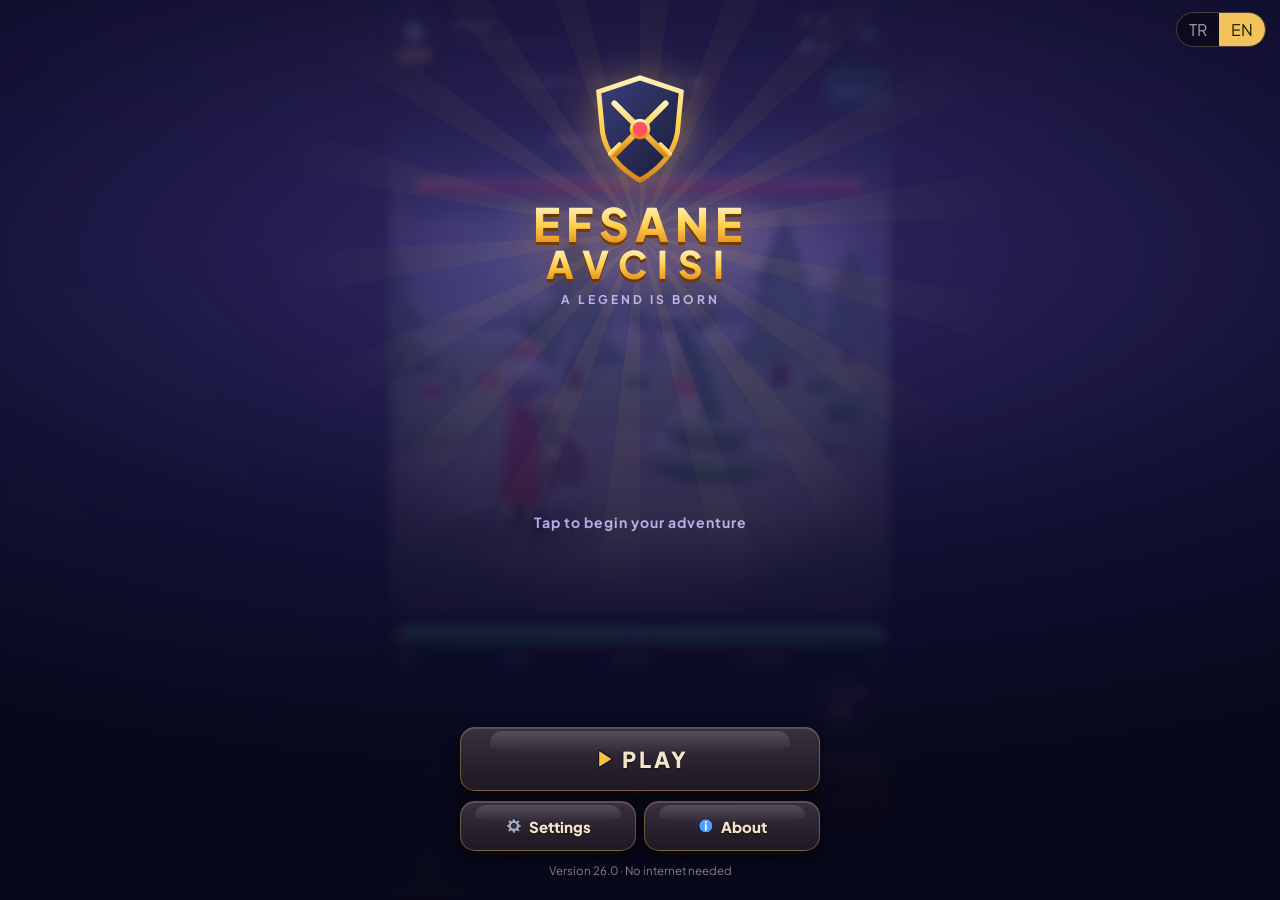
==== commit 5805148e: "Efsane Avcısı v26: üst boşluk (çift kenar boşluğu) düzeltildi, envanter efektleri hafifletildi, açıl" ====
--- a/rpg/src/main/assets/index.html
+++ b/rpg/src/main/assets/index.html
@@ -5,7 +5,10 @@
 <meta name="viewport" content="width=device-width,initial-scale=1,maximum-scale=1,user-scalable=no,viewport-fit=cover">
 <meta name="theme-color" content="#0b0c16">
 <title>Efsane Avcısı</title>
+<script>/* v25: APK'da kenar boşluğunu Android veriyor; sayfa ayrıca eklerse çift olur */if(window.AndroidBridge)document.documentElement.classList.add('apk');setTimeout(function(){document.documentElement.classList.add('hzr')},2500)</script>
 <style>
+:root{--sat:env(safe-area-inset-top,0px);--sab:env(safe-area-inset-bottom,0px)}html.apk{--sat:0px;--sab:0px}
+html:not(.hzr) body{opacity:0}body{transition:opacity .3s ease}
 @font-face{font-family:J;font-weight:400 800;font-display:swap;src:url(fonts/jakarta-latin-ext.woff2) format("woff2");unicode-range:U+0100-02BA,U+02BD-02C5,U+02C7-02CC,U+02CE-02D7,U+02DD-02FF,U+0304,U+0308,U+0329,U+1D00-1DBF,U+1E00-1E9F,U+1EF2-1EFF,U+2020,U+20A0-20AB,U+20AD-20C4,U+2113,U+2C60-2C7F,U+A720-A7FF}
 @font-face{font-family:J;font-weight:400 800;font-display:swap;src:url(fonts/jakarta-latin.woff2) format("woff2");unicode-range:U+0000-00FF,U+0131,U+0152-0153,U+02BB-02BC,U+02C6,U+02DA,U+02DC,U+0304,U+0308,U+0329,U+2000-206F,U+20AC,U+2122,U+2191,U+2193,U+2212,U+2215,U+FEFF,U+FFFD}
 :root{--bg:#0b0c16;--pan:linear-gradient(160deg,#1e2136,#15172a);--line:rgba(255,255,255,.08);--line2:rgba(255,255,255,.14);--tx:#f1f2ff;--mut:#9ca2c4;--gold:#ffcf4a;--gem:#5fe3ff;--ess:#c58bff;--red:#ff5263;--grn:#3ddc84;--hot:linear-gradient(160deg,#ff9a3d,#f0364f)}
@@ -13,7 +16,7 @@
 html,body{margin:0;height:100%;background:var(--bg);color:var(--tx);font-family:J,system-ui,-apple-system,"Segoe UI",Roboto,sans-serif;overflow:hidden;overscroll-behavior:none}
 body{background:radial-gradient(ellipse 120% 60% at 50% -10%,#2a1f55 0,transparent 60%),radial-gradient(ellipse 80% 50% at 100% 110%,#3a1420 0,transparent 60%),var(--bg)}
 button{font:inherit;color:inherit;border:0;background:none;touch-action:manipulation;cursor:pointer;padding:0}
-#app{position:fixed;inset:0;display:flex;flex-direction:column;max-width:520px;margin:0 auto;padding-top:env(safe-area-inset-top)}
+#app{position:fixed;inset:0;display:flex;flex-direction:column;max-width:520px;margin:0 auto;padding-top:var(--sat)}
 /* ---------- üst bilgi ---------- */
 #hud{display:flex;align-items:center;gap:10px;padding:8px 12px 8px 10px}
 .ava{--p:0;position:relative;width:50px;height:50px;border-radius:50%;padding:3px;background:conic-gradient(#5ab0ff calc(var(--p)*1%),#ffffff14 0);flex:none}
@@ -148,7 +151,7 @@
 #bHit::before{content:"";position:absolute;left:0;right:0;top:0;height:48%;background:linear-gradient(#ffffff40,#ffffff08);border-radius:22px 22px 0 0}
 #bHit span{font-size:34px}#bHit:active{transform:translateY(4px);box-shadow:0 2px 0 #8a1c2c}
 /* ---------- sekmeler ---------- */
-#tabs{display:grid;grid-template-columns:repeat(5,1fr);background:#121426e6;border-top:1px solid var(--line);padding:4px 4px calc(4px + env(safe-area-inset-bottom));backdrop-filter:blur(8px)}
+#tabs{display:grid;grid-template-columns:repeat(5,1fr);background:#121426e6;border-top:1px solid var(--line);padding:4px 4px calc(4px + var(--sab));backdrop-filter:blur(8px)}
 #tabs button{position:relative;padding:6px 0 5px;font-size:22px;display:flex;flex-direction:column;align-items:center;gap:1px;border-radius:14px;color:var(--mut)}
 #tabs button.on{background:linear-gradient(#2c3054,#22253f);color:var(--gold)}#tabs button.on>span{animation:bounce .35s}
 @keyframes bounce{40%{transform:translateY(-5px) scale(1.15)}}
@@ -210,7 +213,7 @@
 /* ---------- panel ---------- */
 #sheetBg{position:fixed;inset:0;background:#000b;display:none;align-items:flex-end;justify-content:center;z-index:20;backdrop-filter:blur(3px)}
 #sheetBg.on{display:flex}
-#sheet{width:100%;max-width:520px;max-height:90%;overflow-y:auto;background:linear-gradient(#1f2238,#161829 120px);border-radius:26px 26px 0 0;padding:10px 16px calc(18px + env(safe-area-inset-bottom));animation:up .25s cubic-bezier(.2,1.2,.4,1);border-top:1px solid var(--line2);box-shadow:0 -10px 40px #000a}
+#sheet{width:100%;max-width:520px;max-height:90%;overflow-y:auto;background:linear-gradient(#1f2238,#161829 120px);border-radius:26px 26px 0 0;padding:10px 16px calc(18px + var(--sab));animation:up .25s cubic-bezier(.2,1.2,.4,1);border-top:1px solid var(--line2);box-shadow:0 -10px 40px #000a}
 #sheet::before{content:"";display:block;width:44px;height:5px;border-radius:9px;background:#ffffff30;margin:0 auto 12px}
 @keyframes up{from{transform:translateY(100%)}}
 .ihead{display:flex;gap:12px;align-items:center;margin-bottom:10px}
@@ -240,7 +243,7 @@
 #confetti i{position:absolute;top:-20px;width:9px;height:14px;border-radius:2px;animation:conf linear forwards}
 @keyframes conf{to{transform:translate(var(--dx),110vh) rotate(var(--rot));opacity:.8}}
 .coin{position:fixed;left:0;top:0;z-index:46;font-size:20px;pointer-events:none}
-#toasts{position:fixed;top:calc(66px + env(safe-area-inset-top));left:0;right:0;display:flex;flex-direction:column;align-items:center;gap:6px;z-index:50;pointer-events:none}
+#toasts{position:fixed;top:calc(66px + var(--sat));left:0;right:0;display:flex;flex-direction:column;align-items:center;gap:6px;z-index:50;pointer-events:none}
 #toasts div{background:#000e;border:1px solid var(--line2);border-radius:14px;padding:9px 16px;font-weight:800;font-size:14px;animation:lootIn 2.6s forwards;max-width:90%;text-align:center;box-shadow:0 6px 18px #0008}
 #toasts div.big{font-size:17px;border-color:var(--gold);color:var(--gold)}
 #c3d{position:absolute;inset:0;width:100%;height:100%;display:block}
@@ -305,14 +308,14 @@
 #vigS{position:absolute;inset:0;z-index:2;pointer-events:none;background:radial-gradient(ellipse 85% 75% at 50% 52%,transparent 55%,#0008 100%),linear-gradient(#0003,transparent 22%,transparent 80%,#0005)}
 #mBar.shd{box-shadow:0 0 0 2px #6fc3ff,0 0 14px #6fc3ff}#mBar.shd .fg{filter:saturate(.4) brightness(.8)}#mBar.hl{box-shadow:0 0 0 2px #3ddc84,0 0 14px #3ddc84}
 .boon{display:flex;gap:12px;align-items:center;width:100%;text-align:left;padding:14px;margin-top:10px;border-radius:18px;border:1.5px solid #7b3df088;background:linear-gradient(135deg,#2b1d52,#1e2136 75%);color:inherit;font:inherit}.boon i{font-style:normal;font-size:34px}.boon b{display:block;font-size:15.5px;color:#e6d8ff}.boon small{color:#b9b3d6;font-size:12.5px}.boon em{font-style:normal;margin-left:auto;color:var(--gold);font-weight:800;font-size:12px;white-space:nowrap}
-#title{position:fixed;inset:0;z-index:60;display:none;flex-direction:column;align-items:center;justify-content:space-between;padding:calc(34px + env(safe-area-inset-top)) 22px calc(22px + env(safe-area-inset-bottom));text-align:center;overflow:hidden;
+#title{position:fixed;inset:0;z-index:60;display:none;flex-direction:column;align-items:center;justify-content:space-between;padding:calc(34px + var(--sat)) 22px calc(22px + var(--sab));text-align:center;overflow:hidden;
   background:radial-gradient(ellipse 110% 60% at 50% 28%,#3b2f7ad9,#14123ae0 55%,#07081afa 100%);-webkit-backdrop-filter:blur(5px);backdrop-filter:blur(5px)}
 #title.on{display:flex}#title.out{animation:tOut .5s ease forwards;pointer-events:none}@keyframes tOut{to{opacity:0;transform:scale(1.08)}}
 #title .tray{position:absolute;left:50%;top:26%;width:900px;height:900px;margin:-450px 0 0 -450px;background:repeating-conic-gradient(from 0deg,#ffcf4a14 0 7deg,transparent 7deg 20deg);animation:tSpin 40s linear infinite;pointer-events:none;-webkit-mask:radial-gradient(circle,#000 0,transparent 62%);mask:radial-gradient(circle,#000 0,transparent 62%)}
 @keyframes tSpin{to{transform:rotate(360deg)}}
 #tEmb{position:absolute;inset:0;pointer-events:none}#tEmb i{position:absolute;bottom:-10px;width:5px;height:5px;border-radius:50%;background:#ffb347;box-shadow:0 0 8px #ff9a1f;animation:tEmber linear infinite;opacity:0}
 @keyframes tEmber{0%{transform:translateY(0);opacity:0}15%{opacity:.9}100%{transform:translateY(-100vh) translateX(30px);opacity:0}}
-.tlang{position:absolute;top:calc(12px + env(safe-area-inset-top));right:14px;display:flex;border:1px solid var(--line2);border-radius:99px;overflow:hidden;z-index:2}.tlang button{padding:6px 12px;font:800 12px inherit;color:var(--mut);background:#0006}.tlang button.on{background:var(--gold);color:#241a00}
+.tlang{position:absolute;top:calc(12px + var(--sat));right:14px;display:flex;border:1px solid var(--line2);border-radius:99px;overflow:hidden;z-index:2}.tlang button{padding:6px 12px;font:800 12px inherit;color:var(--mut);background:#0006}.tlang button.on{background:var(--gold);color:#241a00}
 .ttop{position:relative;z-index:1;margin-top:4vh}.temb{width:118px;height:118px;filter:drop-shadow(0 6px 24px #ffcf4a66);animation:tFloat 3.6s ease-in-out infinite}@keyframes tFloat{50%{transform:translateY(-8px)}}
 .tname{margin:10px 0 0;line-height:.95;font-weight:800;letter-spacing:6px}.tname span{display:block;font-size:46px;background:linear-gradient(#fff6d0,#ffcf4a 55%,#e08a1c);-webkit-background-clip:text;background-clip:text;color:transparent;filter:drop-shadow(0 3px 0 #6b3a00) drop-shadow(0 0 22px #ff9a1f66)}
 .tname span+span{font-size:38px;letter-spacing:10px}.tsub{margin-top:10px;color:#cfc8ff;font-weight:700;letter-spacing:3px;text-transform:uppercase;font-size:12px;opacity:.85}
@@ -467,6 +470,9 @@
 .sortr{display:flex;gap:5px;align-items:center;margin:6px 0 8px;overflow-x:auto;scrollbar-width:none}.sortr span{font-size:11.5px;color:var(--mut);font-weight:800;flex:none}
 .sortr button{flex:none;font-size:11.5px;font-weight:800;padding:5px 10px;border-radius:99px;border:1px solid rgba(217,178,95,.25);background:#0006;color:var(--mut)}.sortr button.on{color:#1a1206;background:linear-gradient(#ffe08a,#d9a43a);border-color:#ffe08a}
 .em{display:inline-block;width:1.18em;height:1.18em;vertical-align:-.24em;line-height:0;font-style:normal}.em .emi{width:100%;height:100%;display:block;filter:drop-shadow(0 1px 1px #0009)}
+/* v25 performans: çok eşyalı listelerde sürekli animasyon ve gölge yok (telefonda ikon kaybolması ve takılma yapıyordu) */
+.it.r2,.it.r3{animation:none!important}.it.r3::after,.it.r3::before,.it.r2::after{animation:none!important;display:none}
+.it .ii{filter:none}.em .emi{filter:none}.it{contain:paint}
 /* v22 elementler */
 .fl.el{font-size:17px}.fl.el.fire{color:#ff8a4a}.fl.el.ice{color:#9feeff}.fl.el.poi{color:#8dff6a}.fl.el.lit{color:#fff06a}
 .elw{display:flex;gap:6px;justify-content:center;margin-top:3px}.elw span{font-size:10.5px;font-weight:800;padding:1px 7px;border-radius:99px;border:1px solid;background:#0008;color:#fff}.elw .rs{border-color:#ffffff40;color:#bbb}
@@ -564,7 +570,7 @@
 document.getElementById('ciG').innerHTML=ICO.cur('gold');document.getElementById('ciD').innerHTML=ICO.cur('gem');
 'use strict';
 /* ======================= VERİ ======================= */
-const VER='25.0';let titleOn=false;
+const VER='26.0';let titleOn=false;
 /* İngilizce sözlük: anahtar Türkçe metnin kendisi; çevirisi olmayan metin Türkçe kalır */
 const EN=Object.assign({'Savaş':'Battle','Çanta':'Bag','Envanter':'Inventory','Karakter':'Character','Görevler':'Quests','Nadirlik':'Rarity','Seviye':'Level','Yeni':'Newest','Yuva':'Slot','Sırala:':'Sort:','Kahraman':'Hero','Macera':'Adventure','Görev':'Quests','Dükkan':'Shop','VUR':'HIT','Güç':'Power','İksir':'Potion',
   'Savaşçı':'Warrior','Okçu':'Archer','Büyücü':'Mage','Kat':'Floor',
@@ -2113,7 +2119,7 @@
 if(!S.maxF[S.zone])S.zone=0;
 setStage();renderSkillBar();spawn();updAll();
 if(!S.cls)enqueue(S.seen?newsSheet:introSheet);
-giftCheck();aaCheck();if(S.cls&&S.nv<7)enqueue(news7);if(S.cls&&S.nv<8)enqueue(news8);if(S.cls&&S.nv<10)S.nv=10;if(S.cls&&S.nv<11)enqueue(news11);if(S.cls&&S.nv>=11&&S.nv<15)enqueue(news15);if(S.cls&&S.nv>=15&&S.nv<19)enqueue(news19);if(S.cls&&S.nv>=19&&S.nv<20)enqueue(news20);if(S.cls&&S.nv>=20&&S.nv<22)enqueue(news22);if(S.cls&&S.nv>=22&&S.nv<24)enqueue(news24);if(S.cls&&S.nv>=20&&S.nv<25)enqueue(news25);$('weak').addEventListener('pointerdown',weakHit);document.querySelector('#coach .cb').addEventListener('click',coachTap);$('evBtn').addEventListener('click',evOpen);
+giftCheck();aaCheck();if(S.cls&&S.nv<7)enqueue(news7);if(S.cls&&S.nv<8)enqueue(news8);if(S.cls&&S.nv<10)S.nv=10;if(S.cls&&S.nv<11)enqueue(news11);if(S.cls&&S.nv>=11&&S.nv<15)enqueue(news15);if(S.cls&&S.nv>=15&&S.nv<19)enqueue(news19);if(S.cls&&S.nv>=19&&S.nv<20)enqueue(news20);if(S.cls&&S.nv>=20&&S.nv<22)enqueue(news22);if(S.cls&&S.nv>=22&&S.nv<24)enqueue(news24);if(S.cls&&S.nv>=20&&S.nv<25)enqueue(news25);requestAnimationFrame(()=>requestAnimationFrame(()=>document.documentElement.classList.add('hzr')));$('weak').addEventListener('pointerdown',weakHit);document.querySelector('#coach .cb').addEventListener('click',coachTap);$('evBtn').addEventListener('click',evOpen);
 offline(Date.now()-(S.lastSeen||Date.now()));
 dailyCheck();if(S.cls&&!S.daily.claimed&&!Q.includes(loginSheet))enqueue(loginSheet);
 save(true);setTimeout(autoBk,6000);if(!window.__noTitle)showTitle();requestAnimationFrame(fpsLoop);
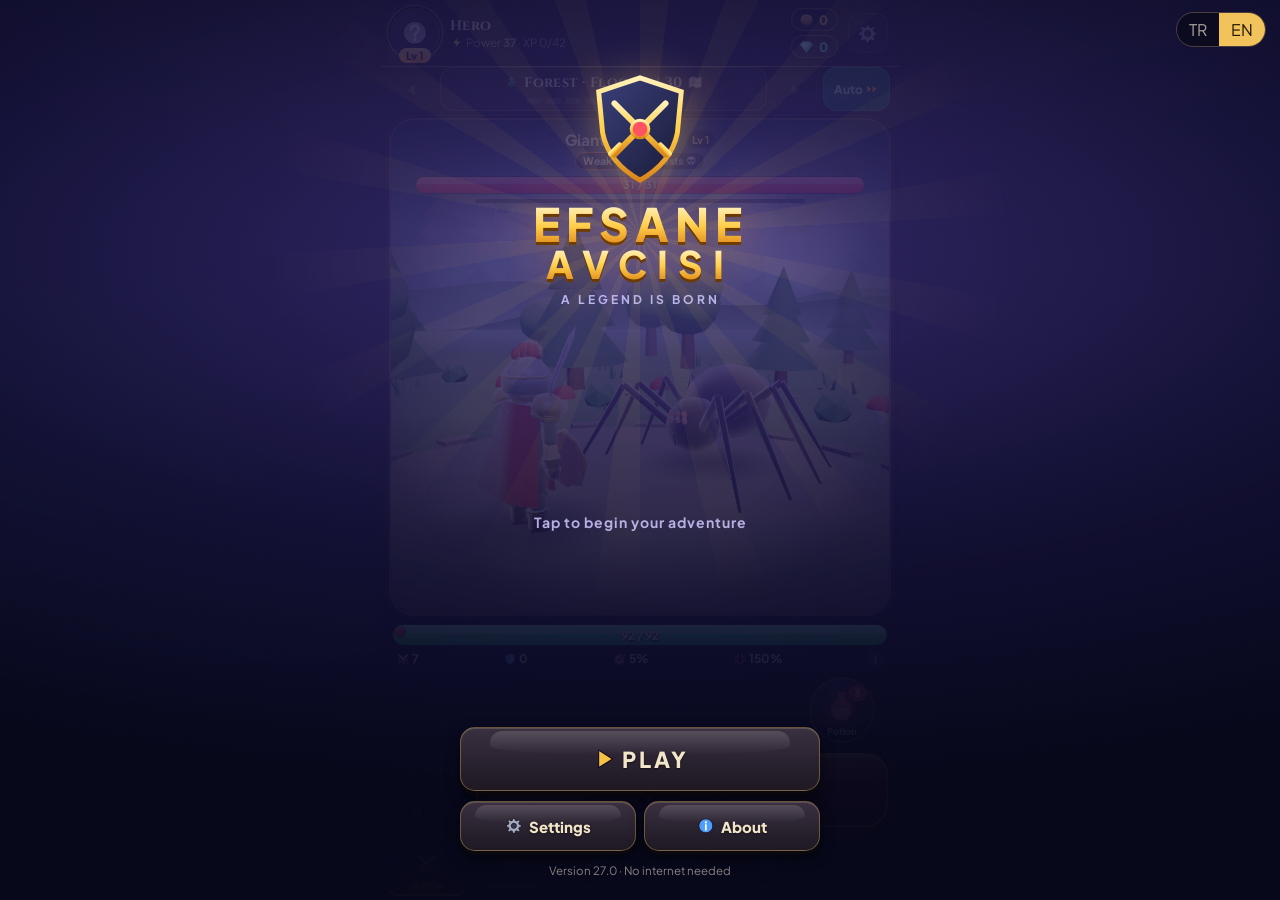
==== commit 4de4d657: "Efsane Avcısı v27: akıcılık — 3B vitrin sadece görünürken çizilir, ağır animasyonlar ve bulanıklık k" ====
--- a/rpg/src/main/assets/index.html
+++ b/rpg/src/main/assets/index.html
@@ -473,6 +473,19 @@
 /* v25 performans: çok eşyalı listelerde sürekli animasyon ve gölge yok (telefonda ikon kaybolması ve takılma yapıyordu) */
 .it.r2,.it.r3{animation:none!important}.it.r3::after,.it.r3::before,.it.r2::after{animation:none!important;display:none}
 .it .ii{filter:none}.em .emi{filter:none}.it{contain:paint}
+/* v27 akıcılık: sürekli animasyonlar sadece transform/opacity (her karede boyama yok), bulanıklık yok */
+*{-webkit-backdrop-filter:none!important;backdrop-filter:none!important}
+#tabs{background:#120e16}#sheetBg{background:#000c}
+.btn.pri:not(:disabled)::before{left:0!important;animation:shine2 3.2s ease-in-out infinite!important;will-change:transform}
+#bHit::after{left:0!important;animation:shine2 4s ease-in-out infinite!important;will-change:transform}
+@keyframes shine2{0%,60%{transform:translateX(-120%)}100%{transform:translateX(360%)}}
+.r3::after,.slot.r3::after{animation:none!important;display:none}
+.r2,.slot.r2{animation:none!important}.slot.r2{box-shadow:0 0 12px #b56bff66,inset 0 0 14px #b56bff40}
+.skb.rdy{animation:none!important;box-shadow:0 0 14px #ffcf4a88,inset 0 0 8px #ffcf4a33,0 5px 12px #0008}
+#ultBtn.rdy{animation:ultP2 .55s ease-in-out infinite alternate!important;box-shadow:0 0 0 3px #ffd56a,0 0 24px #ffb347}
+@keyframes ultP2{to{transform:scale(1.08)}}
+@keyframes tabNew{50%{transform:translateY(-4px) scale(1.18)}}
+.scr.on{animation:scrIn .2s ease-out}
 /* v22 elementler */
 .fl.el{font-size:17px}.fl.el.fire{color:#ff8a4a}.fl.el.ice{color:#9feeff}.fl.el.poi{color:#8dff6a}.fl.el.lit{color:#fff06a}
 .elw{display:flex;gap:6px;justify-content:center;margin-top:3px}.elw span{font-size:10.5px;font-weight:800;padding:1px 7px;border-radius:99px;border:1px solid;background:#0008;color:#fff}.elw .rs{border-color:#ffffff40;color:#bbb}
@@ -570,7 +583,7 @@
 document.getElementById('ciG').innerHTML=ICO.cur('gold');document.getElementById('ciD').innerHTML=ICO.cur('gem');
 'use strict';
 /* ======================= VERİ ======================= */
-const VER='26.0';let titleOn=false;
+const VER='27.0';let titleOn=false;
 /* İngilizce sözlük: anahtar Türkçe metnin kendisi; çevirisi olmayan metin Türkçe kalır */
 const EN=Object.assign({'Savaş':'Battle','Çanta':'Bag','Envanter':'Inventory','Karakter':'Character','Görevler':'Quests','Nadirlik':'Rarity','Seviye':'Level','Yeni':'Newest','Yuva':'Slot','Sırala:':'Sort:','Kahraman':'Hero','Macera':'Adventure','Görev':'Quests','Dükkan':'Shop','VUR':'HIT','Güç':'Power','İksir':'Potion',
   'Savaşçı':'Warrior','Okçu':'Archer','Büyücü':'Mage','Kat':'Floor',
@@ -1313,7 +1326,7 @@
   if((keepT+=dt)>2000){keepT=0;keepUpd()}
   if((tutT+=dt)>400){tutT=0;tutTick()}
   if((ambT-=dt)<=0){ambT=rnd(4000,9000);amb()}
-  if(tab!=='battle'){if(now-bgIT>1000){bgIT=now;bgInfo()}if(menuDirty&&now-menuRT>3000&&!busy()){menuRT=now;menuDirty=false;if(tab==='inv'&&REND.inv){REND.inv();vitrin()}}}else menuDirty=false;
+  if(tab!=='battle'){if(now-bgIT>1000){bgIT=now;bgInfo()}if(menuDirty&&now-menuRT>3000&&now-uiT>5000&&!busy()){menuRT=now;menuDirty=false;if(tab==='inv'&&REND.inv){REND.inv();vitrin()}}}else menuDirty=false;
   /* ölüm penceresi "Devam et" dışında bir yolla kapandıysa oyun ölü durumda takılmasın */
   if(dead&&!busy()&&!titleOn&&!busyMode()){if((deadT+=dt)>600){deadT=0;ACT.revive()}}else deadT=0;
   if(paused()||dead)return;
@@ -1578,7 +1591,8 @@
   p.innerHTML=h}
 function itemTile(it){const up=power(it)>power(S.eq[it.slot]);
   return '<button class="it r'+it.r+'" style="'+rarBg(it.r)+'" data-a="item" data-v="'+it.id+'"><span>'+ICO.item(it)+'</span>'+(it.up?'<span class="u">+'+it.up+'</span>':'')+(it.set?'<span class="st">'+SETS[it.set].i+'</span>':'')+(up?'<span class="up">▲</span>':'')+(it.lk?'<span class="lk">🔒</span>':'')+T('<span class="l">Sv')+it.L+'</span></button>'}
-let invF='all';
+let invF='all',uiT=0;/* v27: kullanıcı kaydırırken/dokunurken arka plan liste yenilemesi beklesin */
+document.addEventListener('scroll',()=>{uiT=performance.now()},{capture:true,passive:true});document.addEventListener('pointerdown',()=>{uiT=performance.now()},{capture:true,passive:true});
 /* v22: çanta sıralama */
 const INVS={r:{n:T('Nadirlik'),f:(a,b)=>b.r-a.r||power(b)-power(a)},p:{n:T('Güç'),f:(a,b)=>power(b)-power(a)},L:{n:T('Seviye'),f:(a,b)=>b.L-a.L||b.r-a.r},n:{n:T('Yeni'),f:(a,b)=>b.id-a.id},s:{n:T('Yuva'),f:(a,b)=>SLOTS.findIndex(x=>x.k===a.slot)-SLOTS.findIndex(x=>x.k===b.slot)||b.r-a.r||power(b)-power(a)}};
 let invSeg='items';
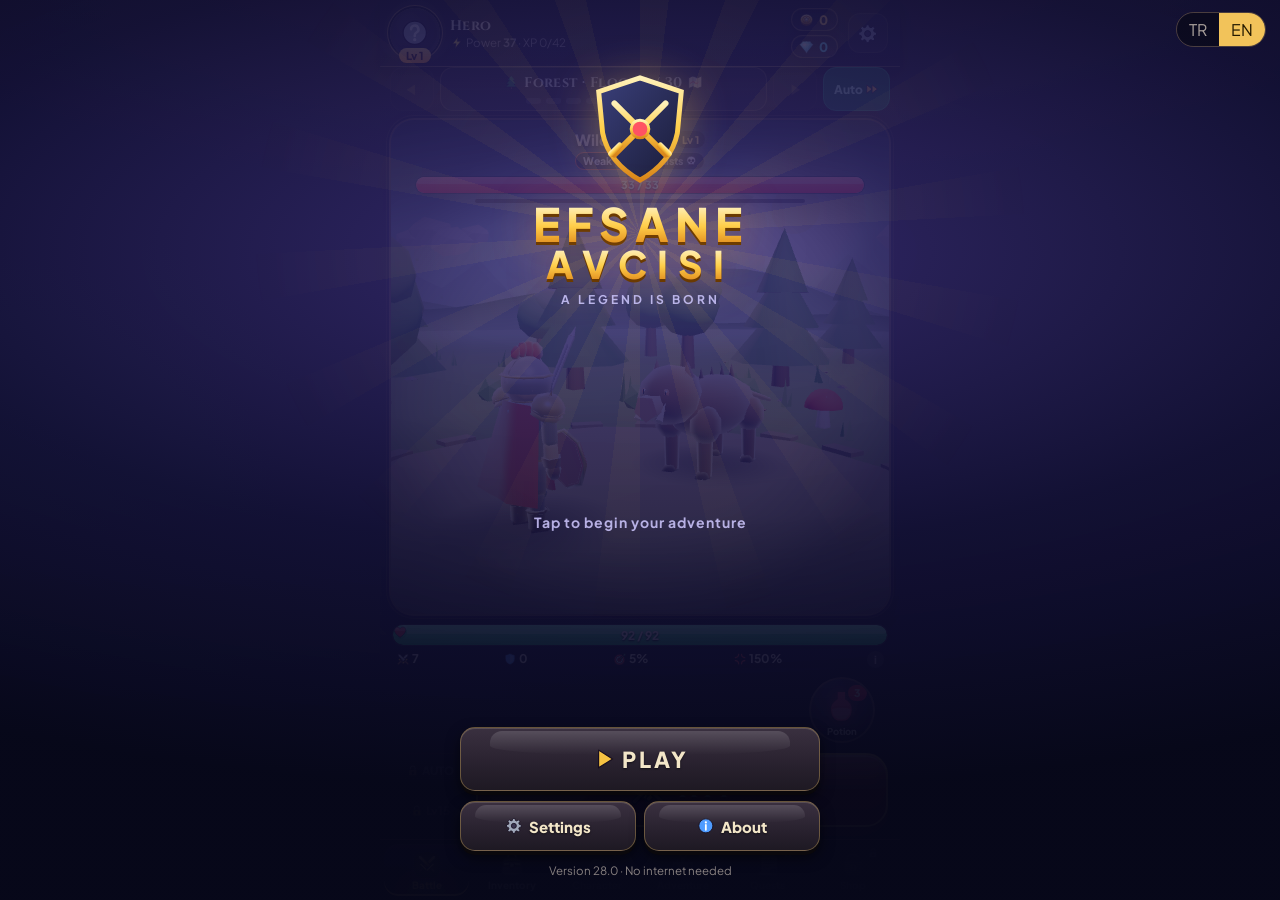
==== commit 51ebd1bb: "Efsane Avcısı v28: gerçek Android özellikleri — açılış ekranı, tam ekran, titreşim motoru, bildiriml" ====
--- a/rpg/src/main/assets/index.html
+++ b/rpg/src/main/assets/index.html
@@ -5,7 +5,7 @@
 <meta name="viewport" content="width=device-width,initial-scale=1,maximum-scale=1,user-scalable=no,viewport-fit=cover">
 <meta name="theme-color" content="#0b0c16">
 <title>Efsane Avcısı</title>
-<script>/* v25: APK'da kenar boşluğunu Android veriyor; sayfa ayrıca eklerse çift olur */if(window.AndroidBridge)document.documentElement.classList.add('apk');setTimeout(function(){document.documentElement.classList.add('hzr')},2500)</script>
+<script>/* v25: APK'da kenar boşluğunu Android veriyor; sayfa ayrıca eklerse çift olur */if(window.AndroidBridge)document.documentElement.classList.add('apk');setTimeout(function(){document.documentElement.classList.add('hzr');try{window.AndroidBridge&&AndroidBridge.ready&&AndroidBridge.ready()}catch(e){}},2500)</script>
 <style>
 :root{--sat:env(safe-area-inset-top,0px);--sab:env(safe-area-inset-bottom,0px)}html.apk{--sat:0px;--sab:0px}
 html:not(.hzr) body{opacity:0}body{transition:opacity .3s ease}
@@ -583,7 +583,7 @@
 document.getElementById('ciG').innerHTML=ICO.cur('gold');document.getElementById('ciD').innerHTML=ICO.cur('gem');
 'use strict';
 /* ======================= VERİ ======================= */
-const VER='27.0';let titleOn=false;
+const VER='28.0';let titleOn=false;
 /* İngilizce sözlük: anahtar Türkçe metnin kendisi; çevirisi olmayan metin Türkçe kalır */
 const EN=Object.assign({'Savaş':'Battle','Çanta':'Bag','Envanter':'Inventory','Karakter':'Character','Görevler':'Quests','Nadirlik':'Rarity','Seviye':'Level','Yeni':'Newest','Yuva':'Slot','Sırala:':'Sort:','Kahraman':'Hero','Macera':'Adventure','Görev':'Quests','Dükkan':'Shop','VUR':'HIT','Güç':'Power','İksir':'Potion',
   'Savaşçı':'Warrior','Okçu':'Archer','Büyücü':'Mage','Kat':'Floor',
@@ -1068,7 +1068,7 @@
   const o=AC.createOscillator(),g=AC.createGain(),t=AC.currentTime;o.type=type||'square';o.frequency.setValueAtTime(f,t);if(slide)o.frequency.exponentialRampToValueAtTime(slide,t+d);
   g.gain.setValueAtTime(vol||.05,t);g.gain.exponentialRampToValueAtTime(.0001,t+d);o.connect(g).connect(outS());o.start(t);o.stop(t+d)}catch(e){}}
 function tune(ns,gap,type){ns.forEach((f,i)=>setTimeout(()=>beep(f,.16,type||'triangle',.07),i*gap))}
-function vib(p){if(S.set.vib&&touched&&navigator.vibrate)try{navigator.vibrate(p)}catch(e){}}
+function vib(p){if(!S.set.vib)return;const A=window.AndroidBridge;if(A&&A.vib){try{A.vib(Array.isArray(p)?p.join(','):String(p))}catch(e){}return}if(touched&&navigator.vibrate)try{navigator.vibrate(p)}catch(e){}}
 
 /* ======================= GÖRSEL EFEKTLER ======================= */
 const stage=$('stage');let D3=null;
@@ -2133,7 +2133,7 @@
 if(!S.maxF[S.zone])S.zone=0;
 setStage();renderSkillBar();spawn();updAll();
 if(!S.cls)enqueue(S.seen?newsSheet:introSheet);
-giftCheck();aaCheck();if(S.cls&&S.nv<7)enqueue(news7);if(S.cls&&S.nv<8)enqueue(news8);if(S.cls&&S.nv<10)S.nv=10;if(S.cls&&S.nv<11)enqueue(news11);if(S.cls&&S.nv>=11&&S.nv<15)enqueue(news15);if(S.cls&&S.nv>=15&&S.nv<19)enqueue(news19);if(S.cls&&S.nv>=19&&S.nv<20)enqueue(news20);if(S.cls&&S.nv>=20&&S.nv<22)enqueue(news22);if(S.cls&&S.nv>=22&&S.nv<24)enqueue(news24);if(S.cls&&S.nv>=20&&S.nv<25)enqueue(news25);requestAnimationFrame(()=>requestAnimationFrame(()=>document.documentElement.classList.add('hzr')));$('weak').addEventListener('pointerdown',weakHit);document.querySelector('#coach .cb').addEventListener('click',coachTap);$('evBtn').addEventListener('click',evOpen);
+giftCheck();aaCheck();if(S.cls&&S.nv<7)enqueue(news7);if(S.cls&&S.nv<8)enqueue(news8);if(S.cls&&S.nv<10)S.nv=10;if(S.cls&&S.nv<11)enqueue(news11);if(S.cls&&S.nv>=11&&S.nv<15)enqueue(news15);if(S.cls&&S.nv>=15&&S.nv<19)enqueue(news19);if(S.cls&&S.nv>=19&&S.nv<20)enqueue(news20);if(S.cls&&S.nv>=20&&S.nv<22)enqueue(news22);if(S.cls&&S.nv>=22&&S.nv<24)enqueue(news24);if(S.cls&&S.nv>=20&&S.nv<25)enqueue(news25);requestAnimationFrame(()=>requestAnimationFrame(()=>{document.documentElement.classList.add('hzr');try{const A=window.AndroidBridge;if(A&&A.ready)A.ready();if(A&&A.notifTexts)A.notifTexts(ICO.strip(T('💰 Ganimetin doldu!')),T('Sen yokken kahramanın savaşmaya devam etti. Gel, ganimetini topla!'),ICO.strip(T('🎁 Günlük ödülün hazır')),T('Bugünün giriş ödülü seni bekliyor. Seriyi bozma!'))}catch(e){}}));$('weak').addEventListener('pointerdown',weakHit);document.querySelector('#coach .cb').addEventListener('click',coachTap);$('evBtn').addEventListener('click',evOpen);
 offline(Date.now()-(S.lastSeen||Date.now()));
 dailyCheck();if(S.cls&&!S.daily.claimed&&!Q.includes(loginSheet))enqueue(loginSheet);
 save(true);setTimeout(autoBk,6000);if(!window.__noTitle)showTitle();requestAnimationFrame(fpsLoop);
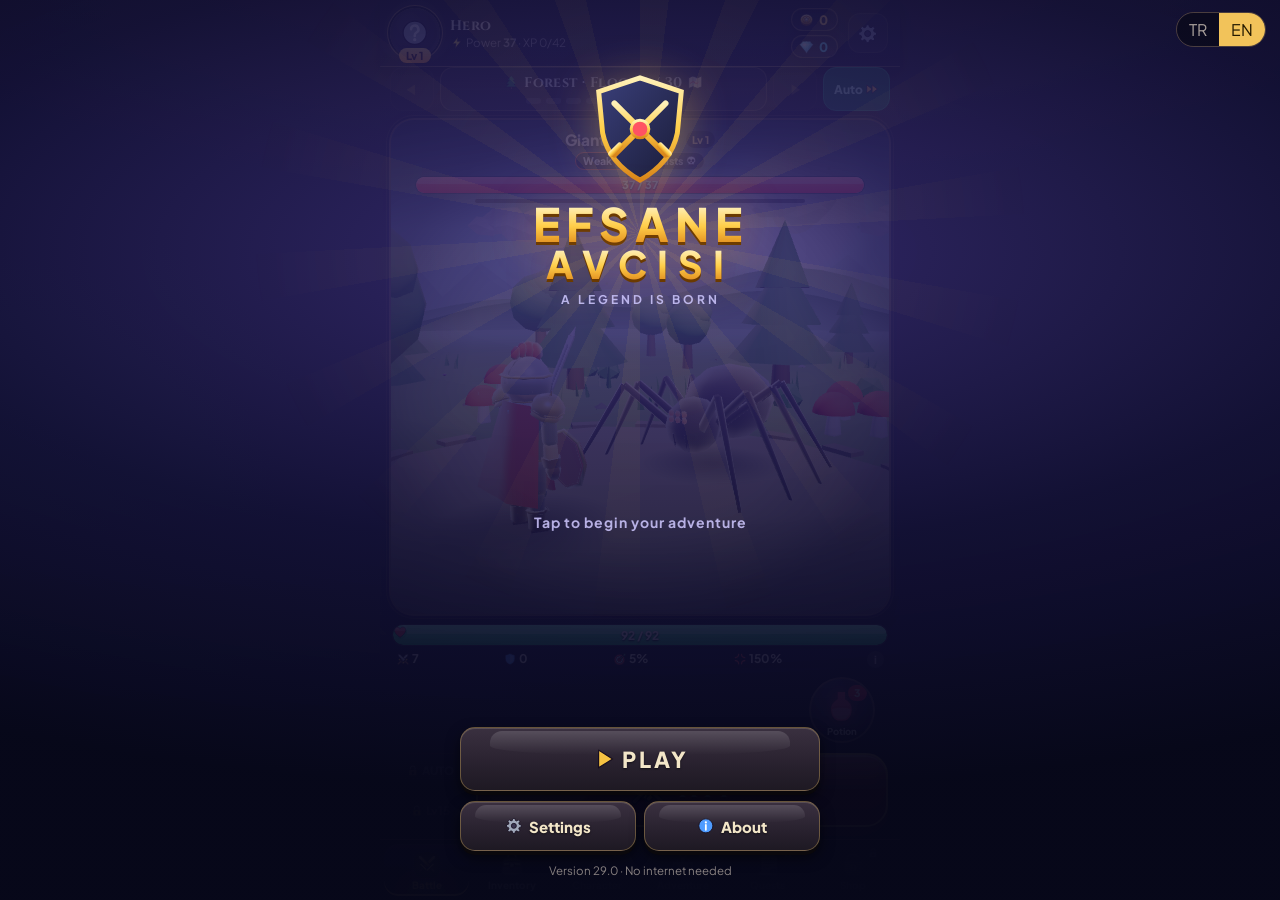
==== commit cdee745a: "Efsane Avcısı v29: üst siyah bant, boş vitrin, titreşim, duyulmayan müzik ve tekdüze sesler düzeltil" ====
--- a/rpg/src/main/assets/index.html
+++ b/rpg/src/main/assets/index.html
@@ -486,6 +486,8 @@
 @keyframes ultP2{to{transform:scale(1.08)}}
 @keyframes tabNew{50%{transform:translateY(-4px) scale(1.18)}}
 .scr.on{animation:scrIn .2s ease-out}
+/* v29: APK'da üst boşluk (kamera deliği) üst barın kendi arka planıyla dolar */
+html.apk #app{padding-top:0}html.apk #hud{padding-top:calc(8px + var(--sat))}
 /* v22 elementler */
 .fl.el{font-size:17px}.fl.el.fire{color:#ff8a4a}.fl.el.ice{color:#9feeff}.fl.el.poi{color:#8dff6a}.fl.el.lit{color:#fff06a}
 .elw{display:flex;gap:6px;justify-content:center;margin-top:3px}.elw span{font-size:10.5px;font-weight:800;padding:1px 7px;border-radius:99px;border:1px solid;background:#0008;color:#fff}.elw .rs{border-color:#ffffff40;color:#bbb}
@@ -583,7 +585,7 @@
 document.getElementById('ciG').innerHTML=ICO.cur('gold');document.getElementById('ciD').innerHTML=ICO.cur('gem');
 'use strict';
 /* ======================= VERİ ======================= */
-const VER='28.0';let titleOn=false;
+const VER='29.0';let titleOn=false;
 /* İngilizce sözlük: anahtar Türkçe metnin kendisi; çevirisi olmayan metin Türkçe kalır */
 const EN=Object.assign({'Savaş':'Battle','Çanta':'Bag','Envanter':'Inventory','Karakter':'Character','Görevler':'Quests','Nadirlik':'Rarity','Seviye':'Level','Yeni':'Newest','Yuva':'Slot','Sırala:':'Sort:','Kahraman':'Hero','Macera':'Adventure','Görev':'Quests','Dükkan':'Shop','VUR':'HIT','Güç':'Power','İksir':'Potion',
   'Savaşçı':'Warrior','Okçu':'Archer','Büyücü':'Mage','Kat':'Floor',
@@ -997,9 +999,10 @@
 function keepUpd(){if(!BR||!BR.keepOn)return;const sh=$('sheetBg').classList.contains('on'),on=tab==='battle'&&!dead&&((S.autoAtk&&aaOpen()&&!sh)||Date.now()-lastTouch<180000);if(on!==keepSt){keepSt=on;try{BR.keepOn(on)}catch(e){}}}
 document.addEventListener('pointerdown',()=>{touched=true;lastTouch=Date.now();if(keepSt===false)keepUpd();try{AC=AC||new (window.AudioContext||window.webkitAudioContext)();if(AC.state==='suspended')AC.resume()}catch(e){}},{passive:true});
 let GS=null,GM=null;
-function outS(){if(!GS){GS=AC.createGain();GS.connect(AC.destination)}GS.gain.value=(S.set.vol==null?.8:S.set.vol)*1.25;return GS}
-function outM(){if(!GM){GM=AC.createGain();GM.connect(AC.destination)}GM.gain.value=(S.set.mvol==null?.6:S.set.mvol)*1.7;return GM}
-function tone(f,d,type,vol,mus){try{const o=AC.createOscillator(),g=AC.createGain(),t=AC.currentTime;o.type=type;o.frequency.value=f;g.gain.setValueAtTime(.0001,t);g.gain.linearRampToValueAtTime(vol,t+.03);g.gain.exponentialRampToValueAtTime(.0001,t+d);o.connect(g).connect(mus?outM():outS());o.start(t);o.stop(t+d+.02)}catch(e){}}
+let MC=null;function mst(){if(!MC){MC=AC.createDynamicsCompressor();MC.threshold.value=-20;MC.knee.value=12;MC.ratio.value=4;MC.attack.value=.004;MC.release.value=.2;MC.connect(AC.destination)}return MC}
+function outS(){if(!GS){GS=AC.createGain();GS.connect(mst())}GS.gain.value=(S.set.vol==null?.8:S.set.vol)*1.25;return GS}
+function outM(){if(!GM){GM=AC.createGain();GM.connect(mst())}GM.gain.value=(S.set.mvol==null?.6:S.set.mvol)*3.2;return GM}
+function tone(f,d,type,vol,mus){if(!mus)f*=1+(Math.random()-.5)*.09;try{const o=AC.createOscillator(),g=AC.createGain(),t=AC.currentTime;o.type=type;o.frequency.value=f;g.gain.setValueAtTime(.0001,t);g.gain.linearRampToValueAtTime(vol,t+.03);g.gain.exponentialRampToValueAtTime(.0001,t+d);o.connect(g).connect(mus?outM():outS());o.start(t);o.stop(t+d+.02)}catch(e){}}
 /* ===== MÜZİK MOTORU: akor yürüyüşü + pad + bas + arpej + bölge melodisi + davul; ses kartı saatine göre zamanlanır ===== */
 const MZ=[{r:196,m:[0,2,4,5,7,9,11],pr:[0,5,3,4],tp:100,ld:'triangle',dr:1},   // Orman: neşeli majör
   {r:147,m:[0,2,3,5,7,8,10],pr:[0,5,6,4],tp:88,ld:'triangle',dr:1},               // Mağara: minör
@@ -1018,10 +1021,10 @@
   const sr=AC.createBufferSource(),fl=AC.createBiquadFilter(),g=AC.createGain();sr.buffer=noiseBuf();fl.type=k==='h'?'highpass':'bandpass';fl.frequency.value=k==='h'?7000:1800;const d=k==='h'?.035:.13;
   g.gain.setValueAtTime((k==='h'?.008:.028)*v,t);g.gain.exponentialRampToValueAtTime(.0001,t+d);sr.connect(fl).connect(g).connect(outM());sr.start(t,Math.random()*.2);sr.stop(t+d+.02);if(k==='s')note(190,t,.08,'triangle',.012*v)}
 function musStep(t,i,z,zi,boss,calm){const st=60/(z.tp*(boss?1.15:1))/4,bar=Math.floor(i/16)%4,s=i%16,c=z.pr[bar];
-  if(s===0)[0,2,4].forEach(k=>note(mdeg(z,c+k),t,st*15.5,'triangle',.008,.3,1500));                                   // pad
-  if(s===0||s===10||(s===6&&bar%2))note(mdeg(z,c)/2,t,st*(s===0?5:3),'sine',.05,.01,700);                             // bas
-  if(s%2===0&&z.dr!==3){const k=[0,2,4,2,5,4,2,4][(s/2+bar)%8];note(mdeg(z,c+k)*2,t,st*1.6,z.ld,.011,.005,2600)}        // arpej
-  if(bar>=2&&!calm){const md=MEL[zi][i%32];if(md!=null)note(mdeg(z,md)*2,t,st*1.8,z.ld==='sawtooth'?'square':z.ld,.015,.01,3200)} // melodi
+  if(s===0)[0,2,4].forEach(k=>note(mdeg(z,c+k)*2,t,st*15.5,'triangle',.016,.3,2200));                                   // pad
+  if(s===0||s===10||(s===6&&bar%2)){note(mdeg(z,c)/2,t,st*(s===0?5:3),'sine',.05,.01,700);note(mdeg(z,c)*2,t,st*(s===0?3:2),'triangle',.022,.01,1600)}                             // bas
+  if(s%2===0&&z.dr!==3){const k=[0,2,4,2,5,4,2,4][(s/2+bar)%8];note(mdeg(z,c+k)*2,t,st*1.6,z.ld,.022,.005,3000)}        // arpej
+  if(bar>=2&&!calm){const md=MEL[zi][i%32];if(md!=null)note(mdeg(z,md)*2,t,st*1.8,z.ld==='sawtooth'?'square':z.ld,.03,.01,3600)} // melodi
   if(z.dr===3&&s%8===4)note(mdeg(z,c+6)*2,t,st*6,'sine',.01,.4,1200);                                                   // Hiçlik: ürpertici tını
   if(!calm&&(z.dr||boss)){if(s===0||s===8||(boss&&(s===10||s===14)))drum('k',t,boss?1.2:1);if(s===4||s===12)drum('s',t);if(s%2===1&&(z.dr>=1||boss))drum('h',t)}
   if(boss&&s%2===0)note(mdeg(z,c)/2,t,st*.9,'sawtooth',.016,.005,520)}                                                   // boss bas eşliği
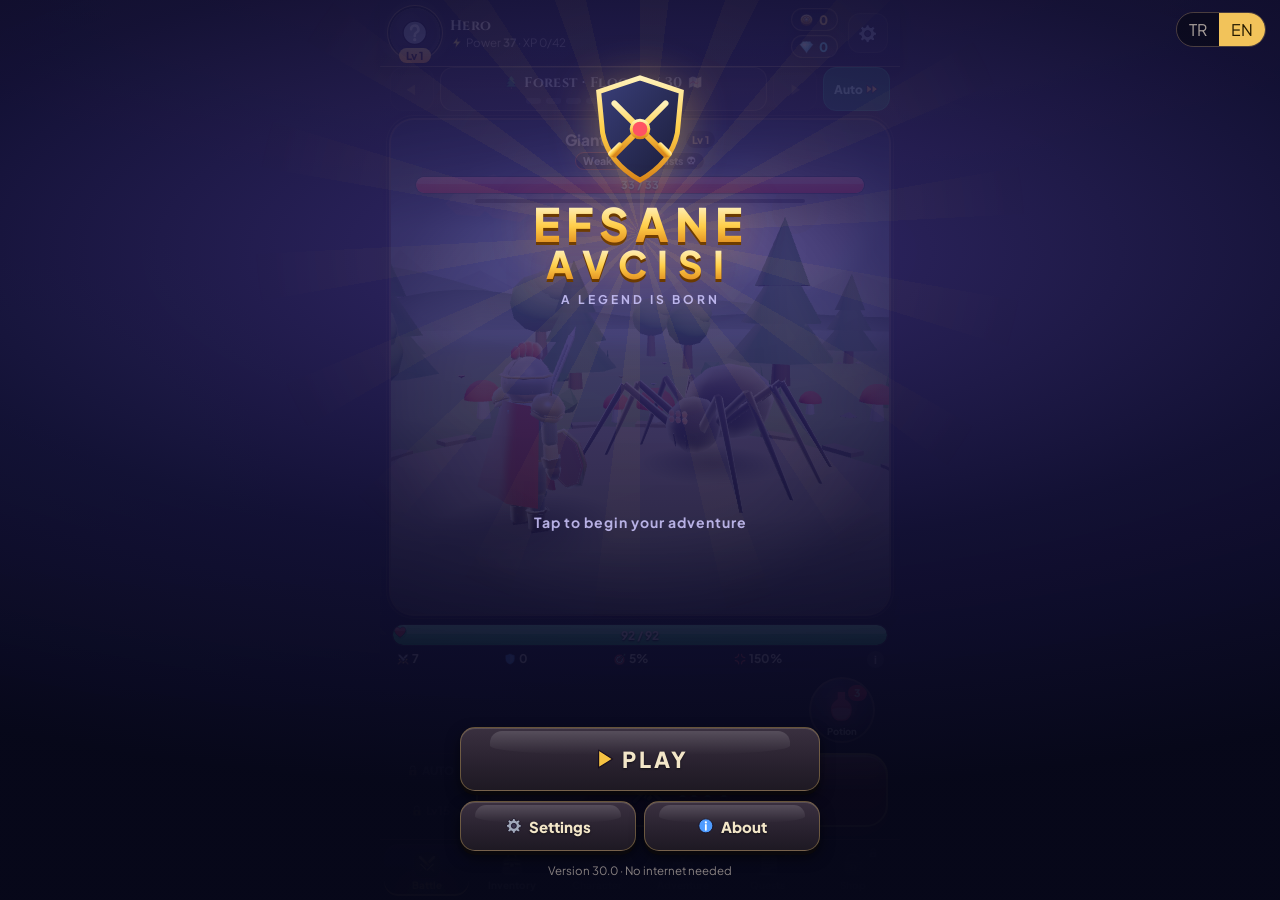
==== commit 7699e849: "Efsane Avcısı v30: envanter — Füzyon Ocağı, Mitik nadirlik, kayıtlı takımlar, yeni eşya türleri, yen" ====
--- a/rpg/src/main/assets/index.html
+++ b/rpg/src/main/assets/index.html
@@ -488,6 +488,12 @@
 .scr.on{animation:scrIn .2s ease-out}
 /* v29: APK'da üst boşluk (kamera deliği) üst barın kendi arka planıyla dolar */
 html.apk #app{padding-top:0}html.apk #hud{padding-top:calc(8px + var(--sat))}
+/* v30 envanter */
+.it.r4,.slot.r4{border-color:#ff4a86!important;box-shadow:0 0 14px #ff4a8688,inset 0 0 18px #19e0ff40}
+#leg[data-r="4"]{background:radial-gradient(circle,#ff4a86 0,#4a0626f5 45%,#000000f2 100%)}
+.it .nwi{position:absolute;top:4px;left:50%;width:8px;height:8px;margin-left:-4px;border-radius:50%;background:#7dffb0;box-shadow:0 0 6px #7dffb0;z-index:3}
+.fdot{display:inline-block;width:7px;height:7px;border-radius:50%;background:#7dffb0;vertical-align:middle;margin-left:4px}
+.lor{display:flex;gap:6px;margin-top:6px}.loi{width:38px;height:38px;border-radius:9px;background:#0007;border:1px solid var(--line);display:grid;place-items:center}.loi .ii{width:30px;height:30px}
 /* v22 elementler */
 .fl.el{font-size:17px}.fl.el.fire{color:#ff8a4a}.fl.el.ice{color:#9feeff}.fl.el.poi{color:#8dff6a}.fl.el.lit{color:#fff06a}
 .elw{display:flex;gap:6px;justify-content:center;margin-top:3px}.elw span{font-size:10.5px;font-weight:800;padding:1px 7px;border-radius:99px;border:1px solid;background:#0008;color:#fff}.elw .rs{border-color:#ffffff40;color:#bbb}
@@ -585,7 +591,7 @@
 document.getElementById('ciG').innerHTML=ICO.cur('gold');document.getElementById('ciD').innerHTML=ICO.cur('gem');
 'use strict';
 /* ======================= VERİ ======================= */
-const VER='29.0';let titleOn=false;
+const VER='30.0';let titleOn=false;
 /* İngilizce sözlük: anahtar Türkçe metnin kendisi; çevirisi olmayan metin Türkçe kalır */
 const EN=Object.assign({'Savaş':'Battle','Çanta':'Bag','Envanter':'Inventory','Karakter':'Character','Görevler':'Quests','Nadirlik':'Rarity','Seviye':'Level','Yeni':'Newest','Yuva':'Slot','Sırala:':'Sort:','Kahraman':'Hero','Macera':'Adventure','Görev':'Quests','Dükkan':'Shop','VUR':'HIT','Güç':'Power','İksir':'Potion',
   'Savaşçı':'Warrior','Okçu':'Archer','Büyücü':'Mage','Kat':'Floor',
@@ -625,7 +631,8 @@
   {n:T('Sıradan'),c:'#a3a9bb',m:1,sell:1,melt:1},
   {n:T('Nadir'),c:'#4f9cff',m:1.3,sell:2.5,melt:3},
   {n:T('Epik'),c:'#b56bff',m:1.7,sell:6,melt:8},
-  {n:T('Efsanevi'),c:'#ff9a1f',m:2.3,sell:15,melt:20}];
+  {n:T('Efsanevi'),c:'#ff9a1f',m:2.3,sell:15,melt:20},
+  {n:T('Mitik'),c:'#ff4a86',m:3,sell:40,melt:60}];
 const STAT={
   atk:{n:T('Saldırı'),i:'⚔️',w:3},def:{n:T('Savunma'),i:'🛡️',w:2.5},hp:{n:T('Can'),i:'❤️',w:.45},
   crit:{n:T('Kritik Şansı'),i:'🎯',p:1,w:8},critDmg:{n:T('Kritik Hasarı'),i:'💢',p:1,w:2},
@@ -637,14 +644,14 @@
 const SKEL={'🔥':'fire','⚡':'lit','🧊':'ice','🗡️':'poi','🌀':'poi','🌧️':'ice'};
 const ZW=[['fire','poi'],['lit','ice'],['ice','fire'],['fire','ice'],['ice','fire'],['lit','poi'],['poi','lit'],['lit','ice'],null];
 const SLOTS=[
-  {k:'weapon',n:T('Silah'),e:'🗡️',pri:[['atk',1]],names:[['🗡️','Kılıç'],['🪓','Balta'],['🔨','Savaş Çekici'],['🔱','Mızrak'],['🏹','Yay'],['🪄','Asa']]},
-  {k:'armor',n:T('Zırh'),e:'🦺',pri:[['def',1],['hp',.5]],names:[['🦺','Zırh'],['🥋','Savaş Giysisi'],['👘','Cübbe']]},
-  {k:'helmet',n:T('Kask'),e:'🪖',pri:[['hp',.7],['def',.4]],names:[['🪖','Miğfer'],['⛑️','Kask'],['👑','Taç'],['🎩','Büyücü Şapkası']]},
-  {k:'gloves',n:T('Eldiven'),e:'🧤',pri:[['atk',.3],['crit',1]],names:[['🧤','Eldiven'],['🥊','Yumruk Eldiveni']]},
+  {k:'weapon',n:T('Silah'),e:'🗡️',pri:[['atk',1]],names:[['🗡️','Kılıç'],['🪓','Balta'],['🔨','Savaş Çekici'],['🔱','Mızrak'],['🏹','Yay'],['🪄','Asa'],['🔪','Hançer'],['⚔️','İkiz Kılıç'],['📖','Büyü Kitabı']]},
+  {k:'armor',n:T('Zırh'),e:'🦺',pri:[['def',1],['hp',.5]],names:[['🦺','Zırh'],['🥋','Savaş Giysisi'],['👘','Cübbe'],['🧥','Pelerin']]},
+  {k:'helmet',n:T('Kask'),e:'🪖',pri:[['hp',.7],['def',.4]],names:[['🪖','Miğfer'],['⛑️','Kask'],['👑','Taç'],['🎩','Büyücü Şapkası'],['🎭','Savaş Maskesi']]},
+  {k:'gloves',n:T('Eldiven'),e:'🧤',pri:[['atk',.3],['crit',1]],names:[['🧤','Eldiven'],['🥊','Yumruk Eldiveni'],['🦾','Demir Kol']]},
   {k:'boots',n:T('Bot'),e:'🥾',pri:[['def',.5],['hp',.4]],names:[['🥾','Bot'],['👢','Çizme']]},
-  {k:'ring',n:T('Yüzük'),e:'💍',pri:null,names:[['💍','Yüzük'],['📿','Tılsım'],['🧿','Nazar Muskası']]}];
+  {k:'ring',n:T('Yüzük'),e:'💍',pri:null,names:[['💍','Yüzük'],['📿','Tılsım'],['🧿','Nazar Muskası'],['💎','Mücevher']]}];
 const SLOT=Object.fromEntries(SLOTS.map(s=>[s.k,s]));
-const PRE=[['Paslı','Eski','Sade','Yıpranmış'],['Sağlam','Keskin','Usta İşi','Çelik'],['Kadim','Büyülü','Gölge','Fırtına'],['Ejder','Tanrısal','Ölümsüz','Anka']];
+const PRE=[['Paslı','Eski','Sade','Yıpranmış'],['Sağlam','Keskin','Usta İşi','Çelik'],['Kadim','Büyülü','Gölge','Fırtına'],['Ejder','Tanrısal','Ölümsüz','Anka'],['Mitik','Kozmik','Ebedi','Yıldız']];
 const BASE_ST=[
   {k:'str',n:T('Güç'),i:'💪',d:T('+2 Saldırı')},
   {k:'vit',n:T('Dayanıklılık'),i:'🧱',d:'+14 Can, +1 Savunma'},
@@ -867,11 +874,11 @@
 function fresh(){return {v:2,hvT:0,lvl:1,xp:0,gold:0,gems:0,ess:0,pts:0,st:{str:0,vit:0,agi:0,luck:0},hp:null,potions:3,eq:{},inv:[],
   zone:0,floors:ZONES.map(()=>1),maxF:ZONES.map((_,i)=>i?0:1),kills:0,auto:true,autoAtk:true,autoSk:true,aaSp:1,aaSeen:false,skin:'def',skins:{def:1},nextId:1,seen:false,
   cls:null,skl:[1,1,1,1],pets:{},pet:null,ach:{},bossFirst:{},daily:{day:'',claimed:false,streak:0,last:'',q:[],bonus:false},
-  lastSeen:Date.now(),arena:{left:3,best:0},runes:{},story:{},nv:0,ultT:0,dgT:0,tal:{},tower:{best:0},dung:{left:{gold:DUNG_N,ess:DUNG_N,rune:DUNG_N,deep:DUNG_N},best:{}},duel:{left:DUEL_N,tr:0,wins:0,best:0,lg:0,opp:null},reb:{n:0,souls:0,up:{}},tot:{kills:0,boss:0,leg:0,gold:0,elite:0,crits:0,taps:0,skills:0,forges:0,maxUp:0,maxCombo:0,chests:0,souls:0,blocks:0,duelW:0,dungRuns:0,runeT:0},lastBk:0,zv:2,invX:0,elog:[],wev:{wk:0,tok:0,cl:[]},title:'',titles:{},tu:{},tut:{},perfAsk:0,advDay:'',fate:{best:0,runs:0},bst:{},zq:{},ev:0,set:{lang:detLang(),fx:detFx(),autoJ:0,autoJM:'sell',sound:true,vib:true,d3:true,music:true,vol:.8,mvol:.6,flash:true,bgFight:true,autoBk:true,autoPot:true}}}
+  lastSeen:Date.now(),arena:{left:3,best:0},runes:{},story:{},nv:0,ultT:0,dgT:0,tal:{},tower:{best:0},dung:{left:{gold:DUNG_N,ess:DUNG_N,rune:DUNG_N,deep:DUNG_N},best:{}},duel:{left:DUEL_N,tr:0,wins:0,best:0,lg:0,opp:null},reb:{n:0,souls:0,up:{}},tot:{kills:0,boss:0,leg:0,gold:0,elite:0,crits:0,taps:0,skills:0,forges:0,maxUp:0,maxCombo:0,chests:0,souls:0,blocks:0,duelW:0,dungRuns:0,runeT:0},lastBk:0,zv:2,invX:0,elog:[],wev:{wk:0,tok:0,cl:[]},title:'',titles:{},tu:{},tut:{},perfAsk:0,advDay:'',fate:{best:0,runs:0},bst:{},zq:{},ev:0,set:{lang:detLang(),fx:detFx(),autoJ:0,autoJM:'sell',sound:true,vib:true,d3:true,music:true,vol:.8,mvol:.6,flash:true,bgFight:true,autoBk:true,autoPot:true,invS:'r'},lo:[null,null,null]}}
 let S=fresh();
 /* bozuk kayıt oyunu kilitlemesin: okunamayan kaydı ayrı anahtara sakla, temiz başla */
 function load(){let r=null;try{r=localStorage.getItem(SAVE_KEY);if(r)applySave(JSON.parse(r))}catch(e){try{if(r)localStorage.setItem(SAVE_KEY+'-bozuk',r)}catch(x){}S=fresh()}}
-function cleanItem(it){if(!it||typeof it!=='object'||!SLOT[it.slot]||!it.st||typeof it.st!=='object')return null;it.r=Math.max(0,Math.min(3,it.r|0));it.L=Math.max(1,+it.L||1);it.up=Math.max(0,Math.min(UPMAX,it.up|0));
+function cleanItem(it){if(!it||typeof it!=='object'||!SLOT[it.slot]||!it.st||typeof it.st!=='object')return null;it.r=Math.max(0,Math.min(4,it.r|0));if(it.leg2&&!LEGP[it.leg2])delete it.leg2;if(it.nw)it.nw=1;it.L=Math.max(1,+it.L||1);it.up=Math.max(0,Math.min(UPMAX,it.up|0));
   for(const k in it.st)if(!STAT[k]||typeof it.st[k]!=='number'||!isFinite(it.st[k]))delete it.st[k];if(it.set&&!SETS[it.set])delete it.set;if(typeof it.e!=='string')it.e=SLOT[it.slot].e;it.n=typeof it.n==='string'?it.n.slice(0,40):SLOT[it.slot].n;
   if(it.sock!=null){if(!Array.isArray(it.sock))delete it.sock;else it.sock=it.sock.map(k=>{if(typeof k!=='string')return null;const [t,l]=k.split(':');return RUNES[t]&&+l>=1&&+l<=5?t+':'+(+l):null})}
   if(it.id==null)it.id=S.nextId++;if(it.r===3){if(!LEGP[it.leg])it.leg=LEGK[it.id%LEGK.length]}else if('leg' in it)delete it.leg;return it}
@@ -938,7 +945,7 @@
      gold:t.luck*2+e.gold+(pb.gold||0)+(sb.gold||0)+15*(u.gold||0),ls:Math.min(25,e.ls+(sb.ls||0)),drop:Math.min(70,22+t.luck*.4+(sb.drop||0)),xp:(pb.xp||0)+(sb.xp||0)+15*(u.xp||0),regen:pb.regen||0,
      dbl:c==='arc'?15:0,skD:(c==='mag'?30:0)+(sb.skD||0),cdR:Math.min(50,(c==='mag'?20:0)+(sb.cdR||0)),dr:Math.min(60,sb.dr||0)};
   P.fin=1.5+.15*tl('fin');P.bossD=8*tl('butch');P.parry=20*tl('parry');P.petD=15*tl('bond');P.regen+=.3*tl('regen');P.cdR=Math.min(60,P.cdR+4*tl('quick'));P.skD+=8*tl('arcane');P.gold+=6*tl('loot');P.drop=Math.min(75,P.drop+tl('loot'));
-  const E={};for(const sl of SLOTS){const it=S.eq[sl.k];if(it&&it.leg&&LEGP[it.leg])E[it.leg]=(E[it.leg]||0)+1}
+  const E={};for(const sl of SLOTS){const it=S.eq[sl.k];if(it&&it.leg&&LEGP[it.leg])E[it.leg]=(E[it.leg]||0)+1;if(it&&it.leg2&&LEGP[it.leg2])E[it.leg2]=(E[it.leg2]||0)+1}
   if(fateOn)for(const k in FB)E[k]=(E[k]||0)+FB[k];P.e=E;
   if(E.giant)P.bossD+=35*E.giant;if(E.gold)P.gold+=40*E.gold;if(E.pack)P.petD+=80*E.pack;
   let am=1+bstBonus()/100,hm=am;if(E.atkP)am*=1+.25*E.atkP;if(E.glass){am*=1+.6*E.glass;hm*=Math.pow(.75,E.glass)}if(E.hpP)hm*=1+.3*E.hpP;
@@ -974,7 +981,7 @@
 const power=it=>it?Math.round(Object.keys(it.st).reduce((a,k)=>a+sOf(it,k)*STAT[k].w,0)):0;
 const price=it=>Math.round((5+it.L*2)*RAR[it.r].sell*(1+.25*(it.up||0)));
 const meltV=it=>RAR[it.r].melt*(1+Math.floor(it.L/30))+(it.up||0)*2;
-const upCost=it=>({g:Math.round((20+it.L*6)*RAR[it.r].sell*.6*(it.up+1)),e:(it.up+1)*[1,2,3,5][it.r]});
+const upCost=it=>({g:Math.round((20+it.L*6)*RAR[it.r].sell*.6*(it.up+1)),e:(it.up+1)*[1,2,3,5,8][it.r]});
 const upRate=u=>u<5?100:Math.max(25,100-(u-4)*10);
 const kn=n=>LANG==='en'?T('Kat')+' '+n:n;
 const tn=n=>LANG!=='en'||!n?n:n.startsWith('Elit ')?T('Elit ')+T(n.slice(5)):T(n);
@@ -987,9 +994,9 @@
 function giveItem(it,drop){
   if(drop&&isJunk(it)){if(S.set.autoJM==='melt')S.ess+=meltV(it);else{const p=price(it);S.gold+=p;S.tot.gold+=p}S.tot.aj=(S.tot.aj||0)+1;return false}
   if(S.inv.length>=invMax()&&it.r>=2){let w=null;for(const x of S.inv)if(!x.lk&&x.r<it.r&&(!w||x.r<w.r||(x.r===w.r&&power(x)<power(w))))w=x;
-    if(w){unsock(w);S.inv=S.inv.filter(i=>i!==w);S.gold+=price(w);S.inv.push(it);if(it.r===3)S.tot.leg++;menuDirty=true;toast(T('🎒 Çanta dolu — ')+w.e+' '+itN(w)+T(' satıldı, yerine ')+it.e+' '+itN(it)+T(' alındı'),'big');return true}}
+    if(w){unsock(w);S.inv=S.inv.filter(i=>i!==w);S.gold+=price(w);it.nw=1;S.inv.push(it);if(it.r===3)S.tot.leg++;menuDirty=true;toast(T('🎒 Çanta dolu — ')+w.e+' '+itN(w)+T(' satıldı, yerine ')+it.e+' '+itN(it)+T(' alındı'),'big');return true}}
   if(S.inv.length<invMax()){menuDirty=true;if(tab!=='battle')bgSt.it++}if(S.inv.length>=invMax()){const p=price(it);S.gold+=p;toast(T('🎒 Çanta dolu — ')+itN(it)+T(' satıldı (+')+fmt(p)+' 💰)');return false}
-  S.inv.push(it);if(it.r===3)S.tot.leg++;return true}
+  it.nw=1;S.inv.push(it);if(it.r===3)S.tot.leg++;return true}
 const rarBg=r=>'background:radial-gradient(circle at 50% 35%,'+RAR[r].c+'44,'+RAR[r].c+'10 60%,#0003);border-color:'+RAR[r].c;
 
 /* ======================= SES / TİTREŞİM ======================= */
@@ -1274,7 +1281,7 @@
   if(D3&&it.r>=1&&tab==='battle')D3.lootBeam(RAR[it.r].c);
   if(it.r===3){if(tab==='battle'||!drop)legendary(it);else{pendLeg=it;toast(T('🌟 EFSANEVİ eşya düştü: ')+it.e+' '+itN(it),'big')}}else if(it.r===2&&tab==='battle'){tune([440,660],90);vib(40)}}
 let legAfter=null;
-function legendary(it,after){logEv('🌟 '+itN(it));$('legE').innerHTML=ICO.item(it);$('leg').dataset.r=it.r;$('legN').textContent=itN(it);$('leg').classList.add('on');legAfter=after||null;confetti(80);tune([523,659,784,1047,1319,1568],95,'sine');vib([60,50,60,50,160])}
+function legendary(it,after){logEv('🌟 '+itN(it));$('legE').innerHTML=ICO.item(it);$('leg').dataset.r=it.r;{const tt=$('leg').querySelector('.t');if(tt)tt.textContent=it.r>=4?T('✨ MİTİK ✨'):T(tt.dataset.tr||'✨ EFSANEVİ ✨')}$('legN').textContent=itN(it);$('leg').classList.add('on');legAfter=after||null;confetti(80);tune([523,659,784,1047,1319,1568],95,'sine');vib([60,50,60,50,160])}
 function monsterHit(mult){mult=mult||1;const h=heroPos(),vn=!(R.dodge>0)&&vanReady();if(D3&&mult===1)D3.monAttack(R.dodge>0||vn);
   if(R.dodge>0){floatTxt(T('ISKA'),'m',h.x+10,h.y-30);return}if(vn){vanUse(h.x+10,h.y-30);return}
   let d=M.atk*mult*rnd(.85,1.15)*dmgRed(M.lv);if(R.shield>0)d*=1-R.shV/100;if(M.afx&&M.afx.includes('vamp')){M.hp=Math.min(M.max,M.hp+M.max*.03);updMon()}d*=1-P.dr/100;d=Math.max(1,Math.round(d));S.hp-=d;if(P.e&&P.e.thorn&&S.hp>0)setTimeout(()=>attack(.5*P.e.thorn,{src:'pet',fx:1}),70);
@@ -1592,8 +1599,38 @@
     else if(z.pe)h+='<span style="left:'+rnd(0,100)+'%;'+an+'font-size:'+sz+'px;opacity:.75">'+z.pe+'</span>';
     else h+='<span style="left:'+rnd(0,100)+'%;'+an+'width:'+sz+'px;height:'+sz+'px;background:'+z.pc+';box-shadow:0 0 8px '+z.pc+'"></span>'}
   p.innerHTML=h}
+/* ===== v30: FÜZYON OCAĞI (3 eşya → 1 üst nadirlik), MİTİK nadirlik, YENİ işareti, KAYITLI TAKIMLAR ===== */
+const FUS=[{g:15},{g:40},{g:120,e:10},{g:400,e:80,gm:30}];
+const fusCost=r=>{const b=gpk(Math.max(G(),gBest())),c=FUS[r];return {g:Math.round(b*c.g),e:c.e||0,gm:c.gm||0}};
+function fusPool(r){return S.inv.filter(i=>i.r===r&&!i.lk&&(invF==='all'||i.slot===invF)).sort((a,b)=>power(a)-power(b))}
+function fusOk(r){const c=fusCost(r);return fusPool(r).length>=3&&S.gold>=c.g&&S.ess>=c.e&&S.gems>=c.gm}
+function fusAny(){for(let r=0;r<4;r++)if(fusOk(r))return true;return false}
+function mythic(it,used){const k=RAR[4].m/RAR[3].m;for(const s in it.st)it.st[s]=STAT[s].p?Math.round(it.st[s]*k*10)/10:Math.round(it.st[s]*k);
+  const pool=Object.keys(STAT).filter(x=>!(x in it.st));if(pool.length){const x=pick(pool),v=statBase(x,it.L)*RAR[4].m*(STAT[x].p?.5:.35);it.st[x]=STAT[x].p?Math.round(v*10)/10:Math.max(1,Math.round(v))}
+  const bl=used.filter(u=>u.leg&&LEGP[u.leg]).sort((a,b)=>power(b)-power(a))[0];if(bl)it.leg=bl.leg;const o=LEGK.filter(x=>x!==it.leg);if(o.length)it.leg2=pick(o);
+  it.r=4;it.n=pick(PRE[4])+' '+it.n.split(' ').slice(1).join(' ')}
+function fuseOnce(r){const pool=fusPool(r);if(pool.length<3)return null;const c=fusCost(r);if(S.gold<c.g||S.ess<c.e||S.gems<c.gm)return null;
+  const used=pool.slice(0,3);S.gold-=c.g;S.ess-=c.e;S.gems-=c.gm;
+  const sl=used.map(i=>i.slot),slot=sl.every(x=>x===sl[0])?sl[0]:pick(sl),L=Math.max(Math.max(...used.map(i=>i.L)),Math.min(G(),gBest()));
+  const bs=used.slice().sort((a,b)=>power(b)-power(a))[0],it=makeItem(L,Math.min(3,r+1),slot,bs.set&&SETS[bs.set]?bs.set:null);if(r+1===4)mythic(it,used);
+  it.up=Math.min(UPMAX,Math.floor(Math.max(...used.map(i=>i.up||0))/2));it.nw=1;
+  used.forEach(u=>unsock(u));S.inv=S.inv.filter(i=>!used.includes(i));S.inv.push(it);S.tot.fus=(S.tot.fus||0)+1;if(it.r===3)S.tot.leg++;if(it.r===4)S.tot.myth=(S.tot.myth||0)+1;menuDirty=true;return it}
+function fusSheet(){let h='<h2>'+T('⚗️ Füzyon Ocağı')+'</h2><p class="mut" style="font-size:13px;margin-top:-4px">'+T('Aynı nadirlikten 3 eşyayı erit, 1 üst nadirlikte yeni bir eşya döv. En zayıf eşyalar kullanılır; kuşandıkların ve kilitliler korunur.')+'</p>';
+  h+='<div class="note">'+(invF==='all'?T('Yuva: Tümü. Sonuç, kullanılan eşyalardan birinin yuvasında çıkar. Belirli bir yuva istiyorsan önce Envanter\'de o yuvayı seç.'):T('Yuva filtresi açık: sonuç kesinlikle {0} olur.',SLOT[invF].n))+'</div>';
+  for(let r=0;r<4;r++){const n=fusPool(r).length,c=fusCost(r),ok=fusOk(r);
+    h+='<div class="card"><div class="row" style="gap:6px"><b style="color:'+RAR[r].c+'">3 × '+RAR[r].n+'</b><span class="mut">→</span><b style="color:'+RAR[r+1].c+'">'+RAR[r+1].n+'</b><span class="grow"></span><small class="mut">'+T('Elinde: {0}',n)+'</small></div>'+
+       '<div class="mut" style="font-size:12px;margin:4px 0 8px">'+T('Bedel:')+' 💰 '+fmt(c.g)+(c.e?' · 💠 '+c.e:'')+(c.gm?' · 💎 '+c.gm:'')+(r===3?'<br><b style="color:#ff8ab0">'+T('Mitik: daha yüksek statlar, +1 ek özellik ve İKİ efsanevi güç.')+'</b>':'')+'</div>'+
+       '<div class="row"><button class="btn sm grow '+(ok?(r===3?'pri':'ess'):'')+'" data-a="fuse" data-v="'+r+'" '+(ok?'':'disabled')+'>'+T('⚗️ 1 kez birleştir')+'</button>'+(r<3?'<button class="btn sm grow" data-a="fuseAll" data-v="'+r+'" '+(ok?'':'disabled')+'>'+T('Hepsini birleştir')+'</button>':'')+'</div></div>'}
+  openSheet(h+'<button class="btn w100" data-a="close">'+T('Kapat')+'</button>')}
+function equipId(id){const it=S.inv.find(i=>i.id==id);if(!it)return false;const old=S.eq[it.slot];S.inv=S.inv.filter(i=>i!==it);if(old)S.inv.push(old);S.eq[it.slot]=it;return true}
+function loSheet(){if(!Array.isArray(S.lo))S.lo=[null,null,null];let h='<h2>'+T('🎽 Kayıtlı Takımlar')+'</h2><p class="mut" style="font-size:13px;margin-top:-4px">'+T('Şu an kuşandıklarını bir takıma kaydet, sonra tek dokunuşla geri giy. Ör: boss takımı, element takımı.')+'</p>';
+  for(let i=0;i<3;i++){const L=S.lo[i];let ic='';if(L)for(const sl of SLOTS){const it=L.ids&&findAny(L.ids[sl.k]);ic+='<span class="loi">'+(it?ICO.item(it):ICO.slot(sl.k))+'</span>'}
+    const on=L&&SLOTS.every(sl=>!L.ids[sl.k]||(S.eq[sl.k]&&S.eq[sl.k].id==L.ids[sl.k]));
+    h+='<div class="card"><div class="row"><b class="grow">'+T('Takım {0}',i+1)+(on?' <small style="color:var(--grn)">'+T('· giyili')+'</small>':'')+'</b></div>'+(L?'<div class="lor">'+ic+'</div>':'<div class="mut" style="font-size:12px;margin:6px 0">'+T('Boş')+'</div>')+
+       '<div class="row" style="margin-top:8px"><button class="btn sm grow" data-a="loSave" data-v="'+i+'">'+T('💾 Şu ankini kaydet')+'</button><button class="btn sm grow '+(L&&!on?'ok':'')+'" data-a="loWear" data-v="'+i+'" '+(L&&!on?'':'disabled')+'>'+T('Giy')+'</button></div></div>'}
+  openSheet(h+'<button class="btn w100" data-a="close">'+T('Kapat')+'</button>')}
 function itemTile(it){const up=power(it)>power(S.eq[it.slot]);
-  return '<button class="it r'+it.r+'" style="'+rarBg(it.r)+'" data-a="item" data-v="'+it.id+'"><span>'+ICO.item(it)+'</span>'+(it.up?'<span class="u">+'+it.up+'</span>':'')+(it.set?'<span class="st">'+SETS[it.set].i+'</span>':'')+(up?'<span class="up">▲</span>':'')+(it.lk?'<span class="lk">🔒</span>':'')+T('<span class="l">Sv')+it.L+'</span></button>'}
+  return '<button class="it r'+it.r+'" style="'+rarBg(it.r)+'" data-a="item" data-v="'+it.id+'"><span>'+ICO.item(it)+'</span>'+(it.up?'<span class="u">+'+it.up+'</span>':'')+(it.set?'<span class="st">'+SETS[it.set].i+'</span>':'')+(up?'<span class="up">▲</span>':'')+(it.lk?'<span class="lk">🔒</span>':'')+(it.nw?'<span class="nwi"></span>':'')+T('<span class="l">Sv')+it.L+'</span></button>'}
 let invF='all',uiT=0;/* v27: kullanıcı kaydırırken/dokunurken arka plan liste yenilemesi beklesin */
 document.addEventListener('scroll',()=>{uiT=performance.now()},{capture:true,passive:true});document.addEventListener('pointerdown',()=>{uiT=performance.now()},{capture:true,passive:true});
 /* v22: çanta sıralama */
@@ -1615,6 +1652,7 @@
   const nb=bestList().length,nu=upPlan(false).n;
   h+='</div><div class="row" style="margin-top:10px"><button class="btn sm grow '+(nb?'ok':'')+'" data-a="eqBest" '+(nb?'':'disabled')+T('>⚡ En iyileri kuşan')+(nb?' ('+nb+')':'')+'</button><button class="btn sm grow '+(nu?'ess':'')+'" data-a="upAll" '+(nu?'':'disabled')+T('>⚒️ Toplu geliştir</button>');
   h+=T('</div><div class="row" style="margin-top:14px"><h3 class="grow" style="margin:0">Eşyalar (')+S.inv.length+'/'+invMax()+T(')</h3><button class="btn sm" data-a="invUp" style="margin-right:6px">➕ Büyüt</button><button class="btn sm" data-a="bulk">🧹 Toplu</button></div>');
+  h+='<div class="row" style="margin-top:8px"><button class="btn sm grow ess" data-a="fusion">'+T('⚗️ Füzyon Ocağı')+(fusAny()?' <i class="fdot"></i>':'')+'</button><button class="btn sm grow" data-a="loSheet">'+T('🎽 Takımlar')+'</button></div>';
   h+='<button class="btn sm w100" style="margin-top:8px;'+(S.set.autoJ?'border-color:#3ddc8488;color:#9df0c0':'')+T('" data-a="autoJ">🧹 Oto temizlik: ')+AJN[S.set.autoJ|0]+(S.set.autoJ?' → '+(S.set.autoJM==='melt'?'eritilir':T('satılır'))+(S.tot.aj?' · '+fmt(S.tot.aj)+T(' eşya'):''):'')+'</button>';
   h+='<div class="filt"><button class="'+(invF==='all'?'on':'')+T('" data-a="invF" data-v="all" style="font-size:13px">Tümü</button>')+SLOTS.map(s=>'<button class="'+(invF===s.k?'on':'')+'" data-a="invF" data-v="'+s.k+'" aria-label="'+s.n+'">'+ICO.item({e:s.names[0][0],slot:s.k,r:1})+'</button>').join('')+'</div><div class="sortr"><span>'+T('Sırala:')+'</span>'+Object.keys(INVS).map(k=>'<button class="'+((S.set.invS||'r')===k?'on':'')+'" data-a="invS" data-v="'+k+'">'+INVS[k].n+'</button>').join('')+'</div><div class="invg">';
   h+=inv.map(itemTile).join('');
@@ -1710,7 +1748,7 @@
 let pendLeg=null,menuDirty=false,menuRT=0,bgSt={k:0,it:0,b:0},bgIT=0;
 function bgInfo(){const e=$('bgInfo'),on=tab!=='battle'&&S.cls&&S.set.bgFight!==false&&!busyMode()&&!dead;e.hidden=!on;if(!on)return;const z=ZONES[S.zone],lo=S.hp<P.hp*.3;
   e.innerHTML='⚔️ '+z.e+T(' Kat <b>')+S.floors[S.zone]+'</b><span>💀 '+bgSt.k+'</span>'+(bgSt.it?'<span>🎒 +'+bgSt.it+'</span>':'')+(bgSt.b?'<span>👑 '+bgSt.b+'</span>':'')+'<span class="'+(lo?'low':'')+'">❤️ %'+Math.max(0,Math.round(S.hp/P.hp*100))+'</span>'}
-function go(t){const tb=document.querySelector('#tabs [data-v="'+t+'"]');if(tb)tb.classList.remove('nw');if(t==='adv'&&S.advDay!==today()){S.advDay=today();save()}if(t!=='battle'&&tab==='battle'){bgSt={k:0,it:0,b:0};document.querySelectorAll('.coin').forEach(c=>c.remove());if(M&&M.tele>0){M.tele=0;M.spT=2500;hideDef()}}tab=t;document.querySelectorAll('.scr').forEach(s=>s.classList.toggle('on',s.id==='s-'+t));
+function go(t){const tb=document.querySelector('#tabs [data-v="'+t+'"]');if(tb)tb.classList.remove('nw');if(t==='adv'&&S.advDay!==today()){S.advDay=today();save()}if(tab==='inv'&&t!=='inv')S.inv.forEach(i=>{delete i.nw});if(t!=='battle'&&tab==='battle'){bgSt={k:0,it:0,b:0};document.querySelectorAll('.coin').forEach(c=>c.remove());if(M&&M.tele>0){M.tele=0;M.spT=2500;hideDef()}}tab=t;document.querySelectorAll('.scr').forEach(s=>s.classList.toggle('on',s.id==='s-'+t));
   document.querySelectorAll('#tabs button').forEach(b=>b.classList.toggle('on',b.dataset.v===t));lastT=performance.now();d3Act();keepUpd();updAll();bgInfo();
   if(t==='battle'&&pendLeg){const it=pendLeg;pendLeg=null;if(S.inv.includes(it)||Object.values(S.eq).includes(it))setTimeout(()=>{if(!busy()&&tab==='battle')legendary(it)},350)}}
 function toast(msg,cls){for(const t of $('toasts').children)if(t.dataset.m===msg)return;const d=document.createElement('div');d.className=cls||'';d.dataset.m=msg;d.textContent=msg;$('toasts').appendChild(d);setTimeout(()=>d.remove(),2600);while($('toasts').children.length>3)$('toasts').firstChild.remove()}
@@ -1861,12 +1899,12 @@
 document.addEventListener('change',e=>{if(e.target.dataset&&e.target.dataset.rng==='vol')beep(660,.1,'triangle',.06)});
 
 /* ======================= EŞYA PANELİ ======================= */
-function itemSheet(it,title){const r=RAR[it.r],eq=isEq(it),cur=eq?null:S.eq[it.slot];
+function itemSheet(it,title){if(it.nw){delete it.nw;menuDirty=true}const r=RAR[it.r],eq=isEq(it),cur=eq?null:S.eq[it.slot];
   let h=(title?'<div style="text-align:center;margin-bottom:8px;font-weight:800;color:var(--gold)">'+title+'</div>':'')+
    '<div class="ihead"><div class="e r'+it.r+'" style="'+rarBg(it.r)+';box-shadow:0 0 22px '+r.c+'66"><span style="position:relative;z-index:1">'+ICO.item(it)+'</span></div><div class="grow"><b style="color:'+r.c+'">'+esc(iName(it))+'</b><small style="color:'+r.c+'">'+r.n+'</small><small class="mut"> · '+SLOT[it.slot].n+T(' · Seviye ')+it.L+'</small></div>'+
    '<button class="gear" data-a="lock" data-v="'+it.id+'" aria-label="Kilit">'+(it.lk?'🔒':'🔓')+'</button></div>';
   h+='<div class="note">'+(eq?T('Şu an kuşandığın eşya.'):cur?T('Kuşandığın: <b style="color:')+RAR[cur.r].c+'">'+cur.e+' '+esc(iName(cur))+T('</b> ile karşılaştırma'):T('Bu yuvada kuşanılı eşya yok — hepsi kazanç!'))+(it.lk?T(' · 🔒 Kilitli: satılamaz, eritilemez.'):'')+'</div>';
-  if(it.leg&&LEGP[it.leg])h+='<div class="note" style="border-color:#ff9a1f88;color:#ffd9a0"><b>'+LEGP[it.leg].i+T(' Özel güç: ')+LEGP[it.leg].n+'</b><br>'+LEGP[it.leg].d+'</div>';
+  if(it.leg&&LEGP[it.leg])h+='<div class="note" style="border-color:#ff9a1f88;color:#ffd9a0"><b>'+LEGP[it.leg].i+T(' Özel güç: ')+LEGP[it.leg].n+'</b><br>'+LEGP[it.leg].d+'</div>';if(it.leg2&&LEGP[it.leg2])h+='<div class="note" style="border-color:#ff4a8688;color:#ffc0d8"><b>'+LEGP[it.leg2].i+T(' Mitik güç: ')+LEGP[it.leg2].n+'</b><br>'+LEGP[it.leg2].d+'</div>';
   h+='<div class="cmp">';const keys=Object.keys(STAT).filter(k=>k in it.st||(cur&&k in cur.st));
   for(const k of keys){const a=sOf(it,k),b=cur?sOf(cur,k):0,d=Math.round((a-b)*10)/10;
     h+='<span>'+STAT[k].i+' '+STAT[k].n+'</span><span class="val">'+(a?sv(k,a):'—')+'</span><span class="d '+(d>0?'up2':d<0?'dn':'')+'">'+(eq||!d?'':(d>0?'▲ +':'▼ −')+sv(k,Math.abs(d)))+'</span>'}
@@ -1947,7 +1985,16 @@
   revive:()=>{dead=false;calc();S.hp=P.hp;R.cd=[0,0,0,0];closeSheet();spawn();updAll();updSkillCd();save()},
   legClose:()=>{$('leg').classList.remove('on');lastT=performance.now();const a=legAfter;legAfter=null;if(a)a();else setTimeout(nextQ,150)},
   item:v=>{const it=findAny(v);if(it)itemSheet(it)},
-  invF:v=>{invF=v;renderInv()},invS:v=>{if(!INVS[v])return;S.set.invS=v;save();renderInv()},
+  invF:v=>{invF=v;renderInv()},
+  fusion:()=>fusSheet(),
+  fuse:v=>{const r=+v;const it=fuseOnce(r);if(!it){toast(T('Yeterli eşya ya da kaynak yok'));return}closeSheet();tune([392,523,659,880],70);vib([20,30,40]);updAll();save();
+    if(it.r>=3)legendary(it);else{confetti(25);itemSheet(it,T('⚗️ Füzyondan çıktı!'))}},
+  fuseAll:v=>{const r=+v;let n=0,best=null;while(n<200){const it=fuseOnce(r);if(!it)break;n++;if(!best||power(it)>power(best))best=it}closeSheet();if(!n){toast(T('Yeterli eşya ya da kaynak yok'));return}
+    tune([392,523,659,880],70);confetti(30);updAll();save();toast(T('⚗️ {0} füzyon yapıldı → {1} × {2}',n,n,RAR[r+1].n),'big');if(best&&best.r>=3)legendary(best)},
+  loSheet:()=>loSheet(),
+  loSave:v=>{if(!Array.isArray(S.lo))S.lo=[null,null,null];const ids={};let k=0;for(const sl of SLOTS)if(S.eq[sl.k]){ids[sl.k]=S.eq[sl.k].id;k++}if(!k){toast(T('Önce bir şeyler kuşan'));return}S.lo[+v]={ids};save();toast(T('💾 Takım {0} kaydedildi',+v+1));loSheet()},
+  loWear:v=>{const L=S.lo&&S.lo[+v];if(!L)return;let n=0,miss=0;hpKeep(()=>{for(const sl of SLOTS){const id=L.ids[sl.k];if(!id||(S.eq[sl.k]&&S.eq[sl.k].id==id))continue;if(equipId(id))n++;else miss++}});
+    beep(660,.12,'triangle',.06,990);updAll();save();toast(T('🎽 Takım {0} giyildi',+v+1)+(miss?' · '+T('{0} eşya artık yok',miss):''));loSheet()},invS:v=>{if(!INVS[v])return;S.set.invS=v;save();renderInv()},
   lock:v=>{const it=findAny(v);if(!it)return;it.lk=!it.lk;itemSheet(it);if(tab==='inv')renderInv();save()},
   equip:v=>{const it=S.inv.find(i=>i.id==v);if(!it)return;hpKeep(()=>{const old=S.eq[it.slot];S.inv=S.inv.filter(i=>i!==it);if(old)S.inv.push(old);S.eq[it.slot]=it});
     beep(660,.12,'triangle',.06,990);closeSheet();toast('✅ '+iName(it)+T(' kuşanıldı'));updAll();save()},
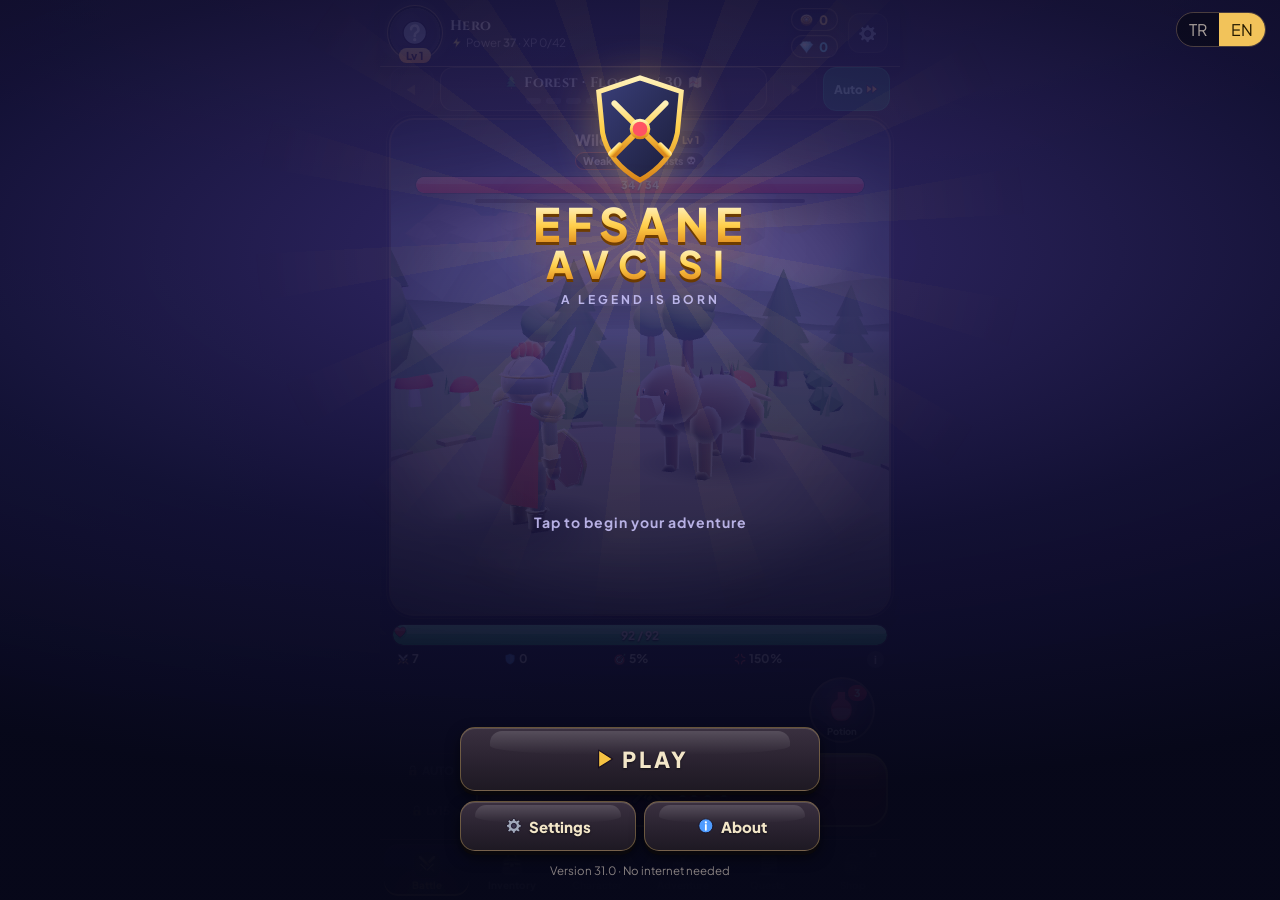
==== commit e681ee53: "Efsane Avcısı v31: Mitik toplu füzyon, Kolye ve Pelerin yuvaları, yıldız sistemi" ====
--- a/rpg/src/main/assets/index.html
+++ b/rpg/src/main/assets/index.html
@@ -488,6 +488,11 @@
 .scr.on{animation:scrIn .2s ease-out}
 /* v29: APK'da üst boşluk (kamera deliği) üst barın kendi arka planıyla dolar */
 html.apk #app{padding-top:0}html.apk #hud{padding-top:calc(8px + var(--sat))}
+/* v31 yıldız + 8 yuva */
+.eqg{grid-template-columns:repeat(4,1fr)!important;gap:6px}.eqg .slot{min-height:84px}.eqg .slot .e .ii{width:40px;height:40px}
+.it .stz,.slot .stz{position:absolute;bottom:13px;left:0;right:0;text-align:center;font-size:8.5px;letter-spacing:-.5px;color:#ffd84a;text-shadow:0 1px 1px #000;z-index:2}
+.stz2{color:#ffd84a;letter-spacing:1px}.stz2 i{color:#ffffff30;font-style:normal}
+.slot .stz{bottom:20px}
 /* v30 envanter */
 .it.r4,.slot.r4{border-color:#ff4a86!important;box-shadow:0 0 14px #ff4a8688,inset 0 0 18px #19e0ff40}
 #leg[data-r="4"]{background:radial-gradient(circle,#ff4a86 0,#4a0626f5 45%,#000000f2 100%)}
@@ -591,7 +596,7 @@
 document.getElementById('ciG').innerHTML=ICO.cur('gold');document.getElementById('ciD').innerHTML=ICO.cur('gem');
 'use strict';
 /* ======================= VERİ ======================= */
-const VER='30.0';let titleOn=false;
+const VER='31.0';let titleOn=false;
 /* İngilizce sözlük: anahtar Türkçe metnin kendisi; çevirisi olmayan metin Türkçe kalır */
 const EN=Object.assign({'Savaş':'Battle','Çanta':'Bag','Envanter':'Inventory','Karakter':'Character','Görevler':'Quests','Nadirlik':'Rarity','Seviye':'Level','Yeni':'Newest','Yuva':'Slot','Sırala:':'Sort:','Kahraman':'Hero','Macera':'Adventure','Görev':'Quests','Dükkan':'Shop','VUR':'HIT','Güç':'Power','İksir':'Potion',
   'Savaşçı':'Warrior','Okçu':'Archer','Büyücü':'Mage','Kat':'Floor',
@@ -645,11 +650,13 @@
 const ZW=[['fire','poi'],['lit','ice'],['ice','fire'],['fire','ice'],['ice','fire'],['lit','poi'],['poi','lit'],['lit','ice'],null];
 const SLOTS=[
   {k:'weapon',n:T('Silah'),e:'🗡️',pri:[['atk',1]],names:[['🗡️','Kılıç'],['🪓','Balta'],['🔨','Savaş Çekici'],['🔱','Mızrak'],['🏹','Yay'],['🪄','Asa'],['🔪','Hançer'],['⚔️','İkiz Kılıç'],['📖','Büyü Kitabı']]},
-  {k:'armor',n:T('Zırh'),e:'🦺',pri:[['def',1],['hp',.5]],names:[['🦺','Zırh'],['🥋','Savaş Giysisi'],['👘','Cübbe'],['🧥','Pelerin']]},
+  {k:'armor',n:T('Zırh'),e:'🦺',pri:[['def',1],['hp',.5]],names:[['🦺','Zırh'],['🥋','Savaş Giysisi'],['👘','Cübbe']]},
   {k:'helmet',n:T('Kask'),e:'🪖',pri:[['hp',.7],['def',.4]],names:[['🪖','Miğfer'],['⛑️','Kask'],['👑','Taç'],['🎩','Büyücü Şapkası'],['🎭','Savaş Maskesi']]},
   {k:'gloves',n:T('Eldiven'),e:'🧤',pri:[['atk',.3],['crit',1]],names:[['🧤','Eldiven'],['🥊','Yumruk Eldiveni'],['🦾','Demir Kol']]},
   {k:'boots',n:T('Bot'),e:'🥾',pri:[['def',.5],['hp',.4]],names:[['🥾','Bot'],['👢','Çizme']]},
-  {k:'ring',n:T('Yüzük'),e:'💍',pri:null,names:[['💍','Yüzük'],['📿','Tılsım'],['🧿','Nazar Muskası'],['💎','Mücevher']]}];
+  {k:'ring',n:T('Yüzük'),e:'💍',pri:null,names:[['💍','Yüzük'],['💎','Mücevher']]},
+  {k:'neck',n:T('Kolye'),e:'📿',pri:[['critDmg',.8],['hp',.35]],names:[['📿','Kolye'],['🧿','Muska'],['📿','Tılsım']]},
+  {k:'cape',n:T('Pelerin'),e:'🧥',pri:[['def',.5],['hp',.5]],names:[['🧥','Pelerin'],['🧥','Savaş Pelerini']]}];
 const SLOT=Object.fromEntries(SLOTS.map(s=>[s.k,s]));
 const PRE=[['Paslı','Eski','Sade','Yıpranmış'],['Sağlam','Keskin','Usta İşi','Çelik'],['Kadim','Büyülü','Gölge','Fırtına'],['Ejder','Tanrısal','Ölümsüz','Anka'],['Mitik','Kozmik','Ebedi','Yıldız']];
 const BASE_ST=[
@@ -878,7 +885,7 @@
 let S=fresh();
 /* bozuk kayıt oyunu kilitlemesin: okunamayan kaydı ayrı anahtara sakla, temiz başla */
 function load(){let r=null;try{r=localStorage.getItem(SAVE_KEY);if(r)applySave(JSON.parse(r))}catch(e){try{if(r)localStorage.setItem(SAVE_KEY+'-bozuk',r)}catch(x){}S=fresh()}}
-function cleanItem(it){if(!it||typeof it!=='object'||!SLOT[it.slot]||!it.st||typeof it.st!=='object')return null;it.r=Math.max(0,Math.min(4,it.r|0));if(it.leg2&&!LEGP[it.leg2])delete it.leg2;if(it.nw)it.nw=1;it.L=Math.max(1,+it.L||1);it.up=Math.max(0,Math.min(UPMAX,it.up|0));
+function cleanItem(it){if(!it||typeof it!=='object'||!SLOT[it.slot]||!it.st||typeof it.st!=='object')return null;it.r=Math.max(0,Math.min(4,it.r|0));if(it.str!=null)it.str=Math.max(0,Math.min(5,it.str|0));if(it.leg2&&!LEGP[it.leg2])delete it.leg2;if(it.nw)it.nw=1;it.L=Math.max(1,+it.L||1);it.up=Math.max(0,Math.min(UPMAX,it.up|0));
   for(const k in it.st)if(!STAT[k]||typeof it.st[k]!=='number'||!isFinite(it.st[k]))delete it.st[k];if(it.set&&!SETS[it.set])delete it.set;if(typeof it.e!=='string')it.e=SLOT[it.slot].e;it.n=typeof it.n==='string'?it.n.slice(0,40):SLOT[it.slot].n;
   if(it.sock!=null){if(!Array.isArray(it.sock))delete it.sock;else it.sock=it.sock.map(k=>{if(typeof k!=='string')return null;const [t,l]=k.split(':');return RUNES[t]&&+l>=1&&+l<=5?t+':'+(+l):null})}
   if(it.id==null)it.id=S.nextId++;if(it.r===3){if(!LEGP[it.leg])it.leg=LEGK[it.id%LEGK.length]}else if('leg' in it)delete it.leg;return it}
@@ -922,7 +929,7 @@
 
 /* ======================= HESAPLAR ======================= */
 let P={};
-const sOf=(it,k)=>{const v=it.st[k];if(!v)return 0;const m=1+.12*(it.up||0);return STAT[k].p?Math.round(v*m*10)/10:Math.round(v*m)};
+const sOf=(it,k)=>{const v=it.st[k];if(!v)return 0;const m=(1+.12*(it.up||0))*(1+.1*(it.str||0));return STAT[k].p?Math.round(v*m*10)/10:Math.round(v*m)};
 function petBonus(){const o={};const p=S.pet&&PET[S.pet];if(!p)return o;const l=S.pets[S.pet]||1;for(const k in p.b)o[k]=p.b[k]*(1+.05*(l-1))*(1+.25*petStage(l));return o}
 function setBonus(){const n={},o={};for(const s of SLOTS){const it=S.eq[s.k];if(it&&it.set&&SETS[it.set])n[it.set]=(n[it.set]||0)+1}
   for(const k in n)for(const [c,b] of SETS[k].b)if(n[k]>=c)for(const x in b)o[x]=(o[x]||0)+b[x];return {n,o}}
@@ -1602,7 +1609,7 @@
 /* ===== v30: FÜZYON OCAĞI (3 eşya → 1 üst nadirlik), MİTİK nadirlik, YENİ işareti, KAYITLI TAKIMLAR ===== */
 const FUS=[{g:15},{g:40},{g:120,e:10},{g:400,e:80,gm:30}];
 const fusCost=r=>{const b=gpk(Math.max(G(),gBest())),c=FUS[r];return {g:Math.round(b*c.g),e:c.e||0,gm:c.gm||0}};
-function fusPool(r){return S.inv.filter(i=>i.r===r&&!i.lk&&(invF==='all'||i.slot===invF)).sort((a,b)=>power(a)-power(b))}
+function fusPool(r){return S.inv.filter(i=>i.r===r&&!i.lk&&!i.str&&(invF==='all'||i.slot===invF)).sort((a,b)=>power(a)-power(b))}
 function fusOk(r){const c=fusCost(r);return fusPool(r).length>=3&&S.gold>=c.g&&S.ess>=c.e&&S.gems>=c.gm}
 function fusAny(){for(let r=0;r<4;r++)if(fusOk(r))return true;return false}
 function mythic(it,used){const k=RAR[4].m/RAR[3].m;for(const s in it.st)it.st[s]=STAT[s].p?Math.round(it.st[s]*k*10)/10:Math.round(it.st[s]*k);
@@ -1620,8 +1627,20 @@
   for(let r=0;r<4;r++){const n=fusPool(r).length,c=fusCost(r),ok=fusOk(r);
     h+='<div class="card"><div class="row" style="gap:6px"><b style="color:'+RAR[r].c+'">3 × '+RAR[r].n+'</b><span class="mut">→</span><b style="color:'+RAR[r+1].c+'">'+RAR[r+1].n+'</b><span class="grow"></span><small class="mut">'+T('Elinde: {0}',n)+'</small></div>'+
        '<div class="mut" style="font-size:12px;margin:4px 0 8px">'+T('Bedel:')+' 💰 '+fmt(c.g)+(c.e?' · 💠 '+c.e:'')+(c.gm?' · 💎 '+c.gm:'')+(r===3?'<br><b style="color:#ff8ab0">'+T('Mitik: daha yüksek statlar, +1 ek özellik ve İKİ efsanevi güç.')+'</b>':'')+'</div>'+
-       '<div class="row"><button class="btn sm grow '+(ok?(r===3?'pri':'ess'):'')+'" data-a="fuse" data-v="'+r+'" '+(ok?'':'disabled')+'>'+T('⚗️ 1 kez birleştir')+'</button>'+(r<3?'<button class="btn sm grow" data-a="fuseAll" data-v="'+r+'" '+(ok?'':'disabled')+'>'+T('Hepsini birleştir')+'</button>':'')+'</div></div>'}
+       '<div class="row"><button class="btn sm grow '+(ok?(r===3?'pri':'ess'):'')+'" data-a="fuse" data-v="'+r+'" '+(ok?'':'disabled')+'>'+T('⚗️ 1 kez birleştir')+'</button>'+'<button class="btn sm grow" data-a="fuseAll" data-v="'+r+'" '+(ok?'':'disabled')+'>'+T('Hepsini birleştir')+'</button>'+'</div></div>'}
+  h+='<div class="card"><b>⭐ '+T('Yıldız Ocağı')+'</b><div class="mut" style="font-size:12px;margin:4px 0 8px">'+T('Kuşandığın her eşyaya, çantadaki aynı yuva ve nadirlikteki yedekleri feda ederek yıldız ver (en çok 5 yıldız, her biri +%10 stat).')+'</div><button class="btn sm w100 pri" data-a="starAll">'+T('⭐ Kuşandıklarıma toplu yıldız')+'</button></div>';
   openSheet(h+'<button class="btn w100" data-a="close">'+T('Kapat')+'</button>')}
+/* v31: YILDIZ — aynı yuva + aynı nadirlikte bir eşyayı feda et, +1 yıldız (en çok 5); her yıldız tüm statlara +%10 */
+const STARMAX=5;
+const starCost=it=>Math.round(gpk(Math.max(G(),gBest()))*20*((it.str||0)+1)*(1+it.r*.5));
+function starPool(it){return S.inv.filter(i=>i!==it&&i.slot===it.slot&&i.r===it.r&&!i.lk&&!i.str).sort((a,b)=>power(a)-power(b))}
+function starOnce(it){if(!it||(it.str||0)>=STARMAX)return false;const f=starPool(it)[0],c=starCost(it);if(!f||S.gold<c)return false;
+  S.gold-=c;unsock(f);S.inv=S.inv.filter(i=>i!==f);it.str=(it.str||0)+1;S.tot.stars=(S.tot.stars||0)+1;menuDirty=true;return true}
+function starCard(it){const n=it.str||0,f=starPool(it).length,c=starCost(it),full=n>=STARMAX,ok=!full&&f>0&&S.gold>=c;
+  return '<div class="card"><div class="row"><b class="grow">⭐ '+T('Yıldız')+' <span class="stz2">'+'★'.repeat(n)+'<i>'+'★'.repeat(STARMAX-n)+'</i></span></b></div><div class="mut" style="font-size:12px;margin:4px 0 8px">'+
+    (full?T('En yüksek yıldızda!'):T('Aynı yuvadan, aynı nadirlikte 1 eşyayı feda et: +1 yıldız, tüm statlar +%10. Uygun eşya: {0}',f)+' · 💰 '+fmt(c))+'</div>'+
+    (full?'':'<button class="btn sm w100 '+(ok?'pri':'')+'" data-a="star" data-v="'+it.id+'" '+(ok?'':'disabled')+'>'+T('⭐ Yıldız ekle')+'</button>')+'</div>'}
+function starEqAll(){let n=0;for(let k=0;k<60;k++){let did=false;for(const sl of SLOTS){const it=S.eq[sl.k];if(it&&starOnce(it)){n++;did=true}}if(!did)break}return n}
 function equipId(id){const it=S.inv.find(i=>i.id==id);if(!it)return false;const old=S.eq[it.slot];S.inv=S.inv.filter(i=>i!==it);if(old)S.inv.push(old);S.eq[it.slot]=it;return true}
 function loSheet(){if(!Array.isArray(S.lo))S.lo=[null,null,null];let h='<h2>'+T('🎽 Kayıtlı Takımlar')+'</h2><p class="mut" style="font-size:13px;margin-top:-4px">'+T('Şu an kuşandıklarını bir takıma kaydet, sonra tek dokunuşla geri giy. Ör: boss takımı, element takımı.')+'</p>';
   for(let i=0;i<3;i++){const L=S.lo[i];let ic='';if(L)for(const sl of SLOTS){const it=L.ids&&findAny(L.ids[sl.k]);ic+='<span class="loi">'+(it?ICO.item(it):ICO.slot(sl.k))+'</span>'}
@@ -1630,7 +1649,7 @@
        '<div class="row" style="margin-top:8px"><button class="btn sm grow" data-a="loSave" data-v="'+i+'">'+T('💾 Şu ankini kaydet')+'</button><button class="btn sm grow '+(L&&!on?'ok':'')+'" data-a="loWear" data-v="'+i+'" '+(L&&!on?'':'disabled')+'>'+T('Giy')+'</button></div></div>'}
   openSheet(h+'<button class="btn w100" data-a="close">'+T('Kapat')+'</button>')}
 function itemTile(it){const up=power(it)>power(S.eq[it.slot]);
-  return '<button class="it r'+it.r+'" style="'+rarBg(it.r)+'" data-a="item" data-v="'+it.id+'"><span>'+ICO.item(it)+'</span>'+(it.up?'<span class="u">+'+it.up+'</span>':'')+(it.set?'<span class="st">'+SETS[it.set].i+'</span>':'')+(up?'<span class="up">▲</span>':'')+(it.lk?'<span class="lk">🔒</span>':'')+(it.nw?'<span class="nwi"></span>':'')+T('<span class="l">Sv')+it.L+'</span></button>'}
+  return '<button class="it r'+it.r+'" style="'+rarBg(it.r)+'" data-a="item" data-v="'+it.id+'"><span>'+ICO.item(it)+'</span>'+(it.up?'<span class="u">+'+it.up+'</span>':'')+(it.set?'<span class="st">'+SETS[it.set].i+'</span>':'')+(up?'<span class="up">▲</span>':'')+(it.lk?'<span class="lk">🔒</span>':'')+(it.nw?'<span class="nwi"></span>':'')+(it.str?'<span class="stz">'+'★'.repeat(it.str)+'</span>':'')+T('<span class="l">Sv')+it.L+'</span></button>'}
 let invF='all',uiT=0;/* v27: kullanıcı kaydırırken/dokunurken arka plan liste yenilemesi beklesin */
 document.addEventListener('scroll',()=>{uiT=performance.now()},{capture:true,passive:true});document.addEventListener('pointerdown',()=>{uiT=performance.now()},{capture:true,passive:true});
 /* v22: çanta sıralama */
@@ -1647,7 +1666,7 @@
   if(invSeg==='rune'){$('s-inv').innerHTML=h+renderRunes();return}
   h+=invTop()+'<div class="eqg">';
   for(const s of SLOTS){const it=S.eq[s.k];
-    h+=it?'<button class="slot r'+it.r+'" style="'+rarBg(it.r)+'" data-a="item" data-v="'+it.id+'"><span class="e">'+ICO.item(it)+'</span>'+(it.up?'<span class="u">+'+it.up+'</span>':'')+(it.set?'<span class="st">'+SETS[it.set].i+'</span>':'')+'<small style="color:'+RAR[it.r].c+'">'+esc(itN(it))+'</small></button>'
+    h+=it?'<button class="slot r'+it.r+'" style="'+rarBg(it.r)+'" data-a="item" data-v="'+it.id+'"><span class="e">'+ICO.item(it)+'</span>'+(it.up?'<span class="u">+'+it.up+'</span>':'')+(it.str?'<span class="stz">'+'★'.repeat(it.str)+'</span>':'')+(it.set?'<span class="st">'+SETS[it.set].i+'</span>':'')+'<small style="color:'+RAR[it.r].c+'">'+esc(itN(it))+'</small></button>'
           :'<div class="slot empty"><span class="e">'+ICO.slot(s.k)+'</span><small>'+s.n+'</small></div>'}
   const nb=bestList().length,nu=upPlan(false).n;
   h+='</div><div class="row" style="margin-top:10px"><button class="btn sm grow '+(nb?'ok':'')+'" data-a="eqBest" '+(nb?'':'disabled')+T('>⚡ En iyileri kuşan')+(nb?' ('+nb+')':'')+'</button><button class="btn sm grow '+(nu?'ess':'')+'" data-a="upAll" '+(nu?'':'disabled')+T('>⚒️ Toplu geliştir</button>');
@@ -1913,7 +1932,7 @@
   if(it.set&&SETS[it.set]){const sd=SETS[it.set],cnt=setBonus().n[it.set]||0;h+='<div class="forge" style="border-color:#ffcf4a55"><b>'+sd.i+' '+sd.n+T(' seti</b> <span class="mut">· kuşanılı ')+cnt+'/6</span>'+sd.b.map(([c,b])=>'<div class="sbon '+(cnt>=c?'on':'')+'">'+(cnt>=c?'✅':'▫️')+' '+c+T(' parça: ')+bTxt(b)+'</div>').join('')+'</div>'}
   if(sockN(it)){const sk=sockOf(it);h+=T('<div class="forge" style="border-color:#5fe3ff44"><b>🔮 Rün yuvaları</b> <span class="mut">· boş yuvaya dokun: rün tak, dolu yuvaya dokun: çıkar</span><div class="rsock">')+sk.map((k,i)=>k?'<button class="f" style="border-color:'+RUNES[k.split(':')[0]].c+'" data-a="unsock" data-v="'+it.id+'|'+i+'">'+runeLbl(k)+'<br><small class="mut">'+runeVal(k)+'</small></button>':'<button data-a="sockPick" data-v="'+it.id+'|'+i+'">＋</button>').join('')+'</div></div>'}
   const uc=upCost(it),max=it.up>=UPMAX,can=!max&&S.gold>=uc.g&&S.ess>=uc.e;
-  h+=T('<div class="forge"><div class="row"><b class="grow">⚒️ Demirci · +')+it.up+(max?T(' (en yüksek)'):' → +'+(it.up+1))+'</b>'+(max?'':T('<span class="mut">Başarı %')+upRate(it.up)+'</span>')+'</div>'+
+  h+=starCard(it);h+=T('<div class="forge"><div class="row"><b class="grow">⚒️ Demirci · +')+it.up+(max?T(' (en yüksek)'):' → +'+(it.up+1))+'</b>'+(max?'':T('<span class="mut">Başarı %')+upRate(it.up)+'</span>')+'</div>'+
    (max?'':T('<div class="mut" style="margin:4px 0 8px">Tüm statlar +%12 artar. Başarısız olursa sadece malzemeler gider, eşya zarar görmez.</div><button class="btn ess w100" data-a="forge" data-v="')+it.id+'" '+(can?'':'disabled')+T('>Geliştir · 💰 ')+fmt(uc.g)+' · 💠 '+uc.e+T('</button><div class="mut" style="text-align:center;font-size:11.5px;margin-top:5px">Sende: 💰 ')+fmt(S.gold)+' · 💠 '+fmt(S.ess)+'</div>')+'</div>';
   {const rc=rrCost(it);h+=T('<div class="forge" style="border-color:#ffcf4a44;margin-top:0"><div class="row"><b class="grow">🎲 Statları yeniden zar at</b><span class="mut">💰 ')+fmt(rc.g)+' · 💠 '+rc.e+T('</span></div><div class="mut" style="margin:4px 0 8px">Eşyanın statları aynı seviye ve nadirlikte yeniden belirlenir. +, rün ve set korunur.</div><button class="btn w100" data-a="reroll" data-v="')+it.id+'" '+(S.gold>=rc.g&&S.ess>=rc.e?'':'disabled')+T('>🎲 Zar at</button></div>')}
   h+=eq?'<div class="row"><button class="btn grow" data-a="unequip" data-v="'+it.slot+T('">Çıkar</button></div>')
@@ -1987,6 +2006,8 @@
   item:v=>{const it=findAny(v);if(it)itemSheet(it)},
   invF:v=>{invF=v;renderInv()},
   fusion:()=>fusSheet(),
+  star:v=>{const it=findAny(v);if(!it)return;if(!starOnce(it)){toast(T('Yeterli eşya ya da kaynak yok'));return}hpKeep(()=>{});tune([660,880,1175],60);vib(30);updAll();save();itemSheet(it)},
+  starAll:()=>{let n=0;hpKeep(()=>{n=starEqAll()});closeSheet();if(!n){toast(T('Kuşandıklarına uygun yedek eşya yok'));return}tune([660,880,1175],60);confetti(25);updAll();save();toast(T('⭐ Kuşandıklarına toplam {0} yıldız eklendi',n),'big')},
   fuse:v=>{const r=+v;const it=fuseOnce(r);if(!it){toast(T('Yeterli eşya ya da kaynak yok'));return}closeSheet();tune([392,523,659,880],70);vib([20,30,40]);updAll();save();
     if(it.r>=3)legendary(it);else{confetti(25);itemSheet(it,T('⚗️ Füzyondan çıktı!'))}},
   fuseAll:v=>{const r=+v;let n=0,best=null;while(n<200){const it=fuseOnce(r);if(!it)break;n++;if(!best||power(it)>power(best))best=it}closeSheet();if(!n){toast(T('Yeterli eşya ya da kaynak yok'));return}
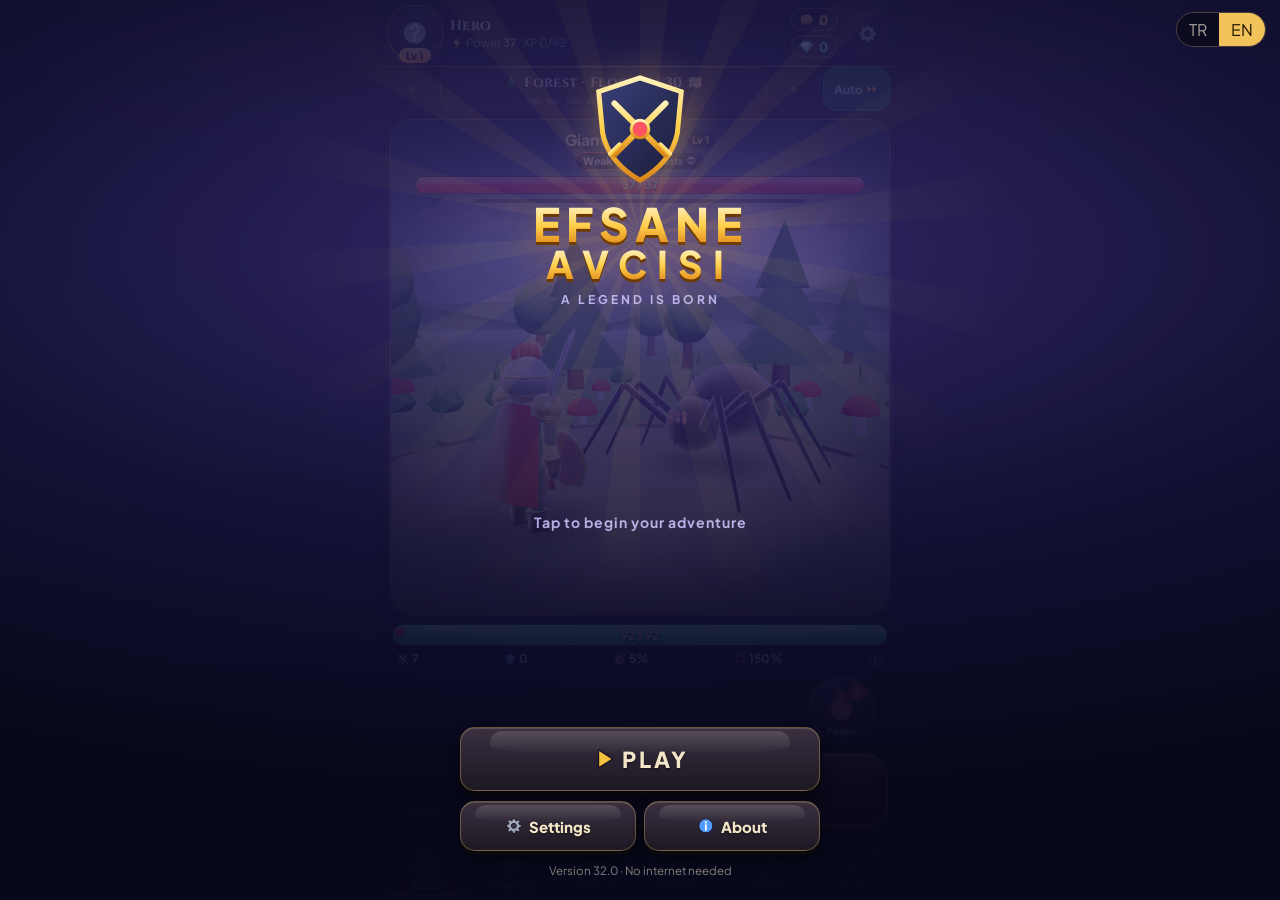
==== commit ef1af574: "Efsane Avcısı v32: Ezeli Düşman sistemi, sezon tablosu, yeni canavar türleri, Ulti Ustalığı dalı, ka" ====
--- a/rpg/src/main/assets/index.html
+++ b/rpg/src/main/assets/index.html
@@ -596,7 +596,7 @@
 document.getElementById('ciG').innerHTML=ICO.cur('gold');document.getElementById('ciD').innerHTML=ICO.cur('gem');
 'use strict';
 /* ======================= VERİ ======================= */
-const VER='31.0';let titleOn=false;
+const VER='32.0';let titleOn=false;
 /* İngilizce sözlük: anahtar Türkçe metnin kendisi; çevirisi olmayan metin Türkçe kalır */
 const EN=Object.assign({'Savaş':'Battle','Çanta':'Bag','Envanter':'Inventory','Karakter':'Character','Görevler':'Quests','Nadirlik':'Rarity','Seviye':'Level','Yeni':'Newest','Yuva':'Slot','Sırala:':'Sort:','Kahraman':'Hero','Macera':'Adventure','Görev':'Quests','Dükkan':'Shop','VUR':'HIT','Güç':'Power','İksir':'Potion',
   'Savaşçı':'Warrior','Okçu':'Archer','Büyücü':'Mage','Kat':'Floor',
@@ -780,7 +780,7 @@
 /* sıradan canavarların özel türleri */
 const TRT={shield:{n:T('KALKANLI'),i:'🛡️',c:'#2f8fd8',rw:1.5,tip:T('Kalkanı yetenek ve bitirici vuruş çabuk kırar')},pack:{n:T('SÜRÜ'),i:'🐾',c:'#c9772b',rw:1.8,tip:T('Üçü birden gelir')},
   heal:{n:T('ŞİFACI'),i:'💚',c:'#1f9d55',rw:1.4,tip:T('İyileşirken sert vur, büyüsünü boz')},bomb:{n:T('BOMBACI'),i:'💣',c:'#d83a2f',rw:1.6,tip:T('Patlamadan önce öldür')}};
-function addTrait(m){const k=pick(Object.keys(TRT));m.tr=k;m.rwM=TRT[k].rw;if(k==='shield')m.sh=Math.round(m.max*.6);if(k==='pack'){m.pack=3;m.max=Math.round(m.max*.55);m.int=1300;m.atk*=.7}if(k==='heal')m.hlT=5000;if(k==='bomb'){m.bomb=true;m.timer=9000;m.max=Math.round(m.max*1.2)}}
+function addTrait(m){const k=pick(Object.keys(TRT));m.tr=k;m.rwM=TRT[k].rw;if(k==='shield')m.sh=Math.round(m.max*.6);if(k==='pack'){m.pack=3;m.max=Math.round(m.max*.55);m.int=1300;m.atk*=.7}if(k==='heal')m.hlT=5000;if(k==='bomb'){m.bomb=true;m.timer=9000;m.max=Math.round(m.max*1.2)}if(TRX[k])TRX[k](m)}
 const BST_T=[10,50,200,1000];const bstTier=n=>BST_T.filter(t=>n>=t).length;
 const bstBonus=()=>{let b=0;for(const k in S.bst)b+=bstTier(S.bst[k]);return b*.4};
 const AJN=[T('Kapalı'),T('Sıradan'),T('Sıradan + Nadir'),T('Sıradan + Nadir + Epik')];
@@ -881,7 +881,7 @@
 function fresh(){return {v:2,hvT:0,lvl:1,xp:0,gold:0,gems:0,ess:0,pts:0,st:{str:0,vit:0,agi:0,luck:0},hp:null,potions:3,eq:{},inv:[],
   zone:0,floors:ZONES.map(()=>1),maxF:ZONES.map((_,i)=>i?0:1),kills:0,auto:true,autoAtk:true,autoSk:true,aaSp:1,aaSeen:false,skin:'def',skins:{def:1},nextId:1,seen:false,
   cls:null,skl:[1,1,1,1],pets:{},pet:null,ach:{},bossFirst:{},daily:{day:'',claimed:false,streak:0,last:'',q:[],bonus:false},
-  lastSeen:Date.now(),arena:{left:3,best:0},runes:{},story:{},nv:0,ultT:0,dgT:0,tal:{},tower:{best:0},dung:{left:{gold:DUNG_N,ess:DUNG_N,rune:DUNG_N,deep:DUNG_N},best:{}},duel:{left:DUEL_N,tr:0,wins:0,best:0,lg:0,opp:null},reb:{n:0,souls:0,up:{}},tot:{kills:0,boss:0,leg:0,gold:0,elite:0,crits:0,taps:0,skills:0,forges:0,maxUp:0,maxCombo:0,chests:0,souls:0,blocks:0,duelW:0,dungRuns:0,runeT:0},lastBk:0,zv:2,invX:0,elog:[],wev:{wk:0,tok:0,cl:[]},title:'',titles:{},tu:{},tut:{},perfAsk:0,advDay:'',fate:{best:0,runs:0},bst:{},zq:{},ev:0,set:{lang:detLang(),fx:detFx(),autoJ:0,autoJM:'sell',sound:true,vib:true,d3:true,music:true,vol:.8,mvol:.6,flash:true,bgFight:true,autoBk:true,autoPot:true,invS:'r'},lo:[null,null,null]}}
+  lastSeen:Date.now(),nem:{list:[],dead:[],id:1,cd:30,win:0,pw:0,r5:0,tip:0},sez:{n:0,p:0,b:0,h:[],best:0,rk:0,t10:0},arena:{left:3,best:0},runes:{},story:{},nv:0,ultT:0,dgT:0,tal:{},tower:{best:0},dung:{left:{gold:DUNG_N,ess:DUNG_N,rune:DUNG_N,deep:DUNG_N},best:{}},duel:{left:DUEL_N,tr:0,wins:0,best:0,lg:0,opp:null},reb:{n:0,souls:0,up:{}},tot:{kills:0,boss:0,leg:0,gold:0,elite:0,crits:0,taps:0,skills:0,forges:0,maxUp:0,maxCombo:0,chests:0,souls:0,blocks:0,duelW:0,dungRuns:0,runeT:0},lastBk:0,zv:2,invX:0,elog:[],wev:{wk:0,tok:0,cl:[]},title:'',titles:{},tu:{},tut:{},perfAsk:0,advDay:'',fate:{best:0,runs:0},bst:{},zq:{},ev:0,set:{lang:detLang(),fx:detFx(),autoJ:0,autoJM:'sell',sound:true,vib:true,d3:true,music:true,vol:.8,mvol:.6,flash:true,bgFight:true,autoBk:true,autoPot:true,invS:'r'},lo:[null,null,null]}}
 let S=fresh();
 /* bozuk kayıt oyunu kilitlemesin: okunamayan kaydı ayrı anahtara sakla, temiz başla */
 function load(){let r=null;try{r=localStorage.getItem(SAVE_KEY);if(r)applySave(JSON.parse(r))}catch(e){try{if(r)localStorage.setItem(SAVE_KEY+'-bozuk',r)}catch(x){}S=fresh()}}
@@ -903,9 +903,9 @@
   if(!(S.zone>=0&&S.zone<ZONES.length)||!S.maxF[S.zone])S.zone=0;S.zone=S.zone|0;
   if(!Array.isArray(S.daily.q))S.daily.q=[];S.daily.q=S.daily.q.filter(q=>q&&QUESTS[q.k]&&q.n>0);if(!S.dung.left||typeof S.dung.left!=='object')S.dung.left={gold:DUNG_N,ess:DUNG_N,rune:DUNG_N};for(const k in DUNG)if(typeof S.dung.left[k]!=='number')S.dung.left[k]=DUNG_N;if(!S.dung.best||typeof S.dung.best!=='object')S.dung.best={};
   if(!Array.isArray(S.duel.opp)||S.duel.opp.some(o=>!o||!CLS[o.cls]||!(o.q>0)))S.duel.opp=null;S.tower.best=Math.max(0,S.tower.best|0);S.reb.n=Math.max(0,S.reb.n|0);S.reb.souls=Math.max(0,+S.reb.souls||0);
-  S.aaSp=Math.max(0,Math.min(4,S.aaSp|0));if(!Array.isArray(S.elog))S.elog=[];if(!S.wev||typeof S.wev!=='object')S.wev={wk:0,tok:0,cl:[]};S.wev.tok=Math.max(0,+S.wev.tok||0);if(!Array.isArray(S.wev.cl))S.wev.cl=[];if(!S.titles||typeof S.titles!=='object')S.titles={};if(typeof S.title!=='string')S.title='';S.elog=S.elog.filter(e=>e&&typeof e.x==='string'&&e.t>0).slice(0,25);if(S.hp!=null&&!(S.hp>0))S.hp=null}
+  S.aaSp=Math.max(0,Math.min(4,S.aaSp|0));if(!Array.isArray(S.elog))S.elog=[];if(!S.wev||typeof S.wev!=='object')S.wev={wk:0,tok:0,cl:[]};S.wev.tok=Math.max(0,+S.wev.tok||0);if(!Array.isArray(S.wev.cl))S.wev.cl=[];if(!S.titles||typeof S.titles!=='object')S.titles={};if(typeof S.title!=='string')S.title='';S.elog=S.elog.filter(e=>e&&typeof e.x==='string'&&e.t>0).slice(0,25);if(S.hp!=null&&!(S.hp>0))S.hp=null;v32San()}
 function applySave(o){const f=fresh();const old=!o.v||o.v<2;S=Object.assign(f,o);
-  for(const k of ['st','tot','set','daily','arena','reb','dung','duel','tower','fate'])S[k]=Object.assign(fresh()[k],o[k]&&typeof o[k]==='object'&&!Array.isArray(o[k])?o[k]:{});S.reb.up=Object.assign({},S.reb.up&&typeof S.reb.up==='object'?S.reb.up:{});
+  for(const k of ['st','tot','set','daily','arena','reb','dung','duel','tower','fate','nem','sez'])S[k]=Object.assign(fresh()[k],o[k]&&typeof o[k]==='object'&&!Array.isArray(o[k])?o[k]:{});S.reb.up=Object.assign({},S.reb.up&&typeof S.reb.up==='object'?S.reb.up:{});
   if(!Array.isArray(S.inv))S.inv=[];if(!S.eq||typeof S.eq!=='object')S.eq={};if(!Array.isArray(S.floors))S.floors=[];if(!Array.isArray(S.maxF))S.maxF=[];S.inv=S.inv.filter(it=>it&&typeof it==='object');for(const k of Object.keys(S.eq))if(!S.eq[k]||typeof S.eq[k]!=='object')delete S.eq[k];
   if(!Array.isArray(S.skl)||S.skl.length<4)S.skl=[1,1,1,1];
   /* v19: Batık Şehir 7. indekse eklendi; eski 8 bölgeli kayıtta Hiçlik ve sonrası bir kayar */
@@ -946,7 +946,7 @@
   const t=S.st,c=S.cls,pb=petBonus(),sb=setBonus().o,u=S.reb.up,rb=runeBonus();for(const k in rb)sb[k]=(sb[k]||0)+rb[k];
   let atk=5+S.lvl*1.5+t.str*2+e.atk,def=t.vit+e.def,hp=80+S.lvl*12+t.vit*14+e.hp,crit=5+t.agi*.5+e.crit+(pb.crit||0)+(sb.crit||0);
   if(c==='war'){hp*=1.25;def*=1.2}if(c==='arc')crit+=8;if(c==='asn')crit+=12;
-  atk*=(1+(sb.atkP||0)/100)*(1+.1*(u.atk||0))*(1+.04*tl('edge'));crit+=1.5*tl('prec');hp*=1+.05*tl('skin');
+  atk*=(1+(sb.atkP||0)/100)*(1+.1*(u.atk||0))*(1+.04*tl('edge'))*(1+nemB()/100);crit+=1.5*tl('prec');hp*=1+.05*tl('skin');
   hp*=(1+(pb.hpP||0)/100)*(1+(sb.hpP||0)/100)*(1+.1*(u.hp||0));def*=(1+(pb.defP||0)/100)*(1+(sb.defP||0)/100);
   P={atk:Math.round(atk),def:Math.round(def),hp:Math.round(hp),crit:Math.min(85,crit),critDmg:150+(c==='asn'?40:0)+t.agi+e.critDmg+(pb.critDmg||0)+(sb.critDmg||0)+10*(u.cd||0),
      gold:t.luck*2+e.gold+(pb.gold||0)+(sb.gold||0)+15*(u.gold||0),ls:Math.min(25,e.ls+(sb.ls||0)),drop:Math.min(70,22+t.luck*.4+(sb.drop||0)),xp:(pb.xp||0)+(sb.xp||0)+15*(u.xp||0),regen:pb.regen||0,
@@ -1155,22 +1155,23 @@
     M={e:CLS[o.cls].e,n:o.name,duel:true,cls:o.cls,max:Math.round(dps*16*o.q),atk:P.hp/k/dmgRed(o.lvl),int:1100,timer:30000}}
   else if(fateOn){const gb=Math.max(8,Math.round(gBest()*.7)),ff=fateF,bs=ff%5===0,m=bs?pick(ZONES.flatMap(q=>q.boss)):pick(pick(ZONES).mon);
     M={e:m[0],n:m[1],fate:true,boss:bs,max:Math.round(mHp(gb)*(bs?5:1.6)*Math.pow(1.17,ff-1)),atk:mAtk(gb)*(bs?1.4:1)*Math.pow(1.13,ff-1),int:bs?1500:1700};if(TRAITS&&!bs&&ff>2&&Math.random()<.4)addTrait(M)}
+  else if(nemPend&&nemGet(nemPend)&&S.cls){M=nemMon(nemPrep(nemPend));nemPend=null}
   else if(boss){const b=z.boss[(f/10-1)%3];M={e:b[0],n:b[1],boss:true,max:Math.round(mHp(g)*(12+4*Math.min(3,f/10))*(evIs('boss')?.8:1)),atk:mAtk(g)*1.45,int:1500,timer:BOSS_T,zb:1}}
   else{M=mkMon(z,f,g);if(S.cls){const n=Math.min(waveSize(g),KPF-S.kills)-1;for(let i=0;i<n;i++)W.push(mkMon(z,f,g))}}
   if(!pre||M.hp==null)M.hp=M.max;M.t=M.boss?-1300:0;M.lv=M.fate?fateF:M.tower?towerG(S.tower.best+1):M.duel?duelOn.lvl:M.dung||M.arena?gBest():g;elSet(M);if(M.boss||M.duel){M.spT=M.duel?rnd(5000,7000):rnd(5500,7500);M.tele=0}else if(!M.arena&&S.cls&&G()>=5){M.spT=rnd(7000,11000);M.tele=0;M.hv=1}hideDef();R.last=false;
-  R.wkT=0;R.wkN=rnd(5000,8000);weakHide();unfreeze();$('dgHint').hidden=true;if(D3&&D3.charge)D3.charge(false);R.ultOn=0;updUlt();
-  if(D3)D3.spawn(M.n.replace(/^Elit /,''),M.e,{boss:M.boss&&!M.arena,elite:M.elite,arena:M.arena,hero:M.duel?M.cls:null,skin:M.duel?duelOn.sk:null,gear:M.duel?duelOn.gear:null,aura:M.afx?AFX[M.afx[0]].h:null,scale:M.afx&&M.afx.includes('giant')?1.25:1});
+  R.wkT=0;R.wkN=rnd(5000,8000);weakHide();unfreeze();$('dgHint').hidden=true;if(D3&&D3.charge)D3.charge(false);R.ultOn=0;R.ppo=0;updUlt();
+  if(D3)D3.spawn(M.n.replace(/^Elit /,''),M.e,{boss:M.boss&&!M.arena,elite:M.elite||!!M.nem,arena:M.arena,hero:M.duel?M.cls:null,skin:M.duel?duelOn.sk:null,gear:M.duel?duelOn.gear:null,aura:M.nem?0xff2a3a:M.afx?AFX[M.afx[0]].h:null,scale:M.nem?1.3:M.afx&&M.afx.includes('giant')?1.25:1});
   if(M.zb&&!pre)setTimeout(()=>sfx('bossIn'),200);
   if(D3){if(D3.shieldFx)D3.shieldFx(M.sh>0);if(D3.packCount)D3.packCount(M.pack||0)}
   const el=$('mon');el.textContent=M.e;el.className=(M.boss?'boss ':'')+(M.elite?'elite ':'')+'in';setTimeout(()=>el.classList.remove('in'),350);
-  $('mName').innerHTML=(M.fate?T('<span class="tag boss" style="background:#7b3df0">🔮 KADER ')+fateF+'</span>':'')+(M.tr?'<span class="tag" style="background:'+TRT[M.tr].c+'">'+TRT[M.tr].i+' '+TRT[M.tr].n+(M.pack?' <b id="pkN">'+M.pack+'</b>':'')+'</span>':'')+(M.fate?'':M.tower?T('<span class="tag boss">🗼 KAT ')+(S.tower.best+1)+'</span>':M.arena?'<span class="tag boss">ARENA</span>':M.duel?T('<span class="tag elite">DÜELLO</span>'):M.chest?T('<span class="tag" style="background:#b8862f">🧰 SANDIK</span>'):M.dung?T('<span class="tag elite" style="background:#1f7fb8">ZİNDAN</span>'):M.boss?'<span class="tag boss">BOSS</span>':M.elite?T('<span class="tag elite">ELİT</span>'):'')+esc(tn(M.n))+'<span class="mi">i</span>'+T('<span class="mlv">Sv ')+M.lv+'</span>'+(M.afx?'<div class="afx">'+M.afx.map(k=>'<span style="border-color:'+AFX[k].c+';color:'+AFX[k].c+'">'+AFX[k].i+' '+AFX[k].n+'</span>').join('')+'</div>':M.tr?'<div class="afx"><span style="border-color:'+TRT[M.tr].c+';color:#fff">'+TRT[M.tr].tip+'</span></div>':'');$('mName').insertAdjacentHTML('beforeend',elTags(M));elStat();
+  $('mName').innerHTML=(M.fate?T('<span class="tag boss" style="background:#7b3df0">🔮 KADER ')+fateF+'</span>':'')+(M.tr?'<span class="tag" style="background:'+TRT[M.tr].c+'">'+TRT[M.tr].i+' '+TRT[M.tr].n+(M.pack?' <b id="pkN">'+M.pack+'</b>':'')+'</span>':'')+(M.fate?'':M.tower?T('<span class="tag boss">🗼 KAT ')+(S.tower.best+1)+'</span>':M.arena?'<span class="tag boss">ARENA</span>':M.duel?T('<span class="tag elite">DÜELLO</span>'):M.chest?T('<span class="tag" style="background:#b8862f">🧰 SANDIK</span>'):M.dung?T('<span class="tag elite" style="background:#1f7fb8">ZİNDAN</span>'):M.boss?'<span class="tag boss">BOSS</span>':M.elite?T('<span class="tag elite">ELİT</span>'):'')+(M.nem&&nemGet(M.nem)?'<span class="tag boss" style="background:#8a1020">☠️ '+esc(T(NRK[nemGet(M.nem).rk-1]))+'</span>'+esc(nemName(nemGet(M.nem))):esc(tn(M.n)))+'<span class="mi">i</span>'+T('<span class="mlv">Sv ')+M.lv+'</span>'+(M.afx?'<div class="afx">'+M.afx.map(k=>'<span style="border-color:'+AFX[k].c+';color:'+AFX[k].c+'">'+AFX[k].i+' '+AFX[k].n+'</span>').join('')+'</div>':M.tr?'<div class="afx"><span style="border-color:'+TRT[M.tr].c+';color:#fff">'+TRT[M.tr].tip+'</span></div>':'');$('mName').insertAdjacentHTML('beforeend',elTags(M));elStat();
   const b=$('mBar');b.classList.add('nt');updMon();void b.offsetWidth;b.classList.remove('nt');
   updTimer();waveUpd();
   if(M.boss&&QUOTE[M.n])say(tn(M.n),QUOTE[M.n]);if(M.duel)say(tn(M.n),pick([T('Hazır mısın? Bakalım kim daha güçlü!'),T('Ligin zirvesi benim!'),T('Bu düelloyu kaybetmeyeceğim!'),T('Kılıcım seni bekliyordu.')]));
   if(M.boss){banner('⚠ '+tn(M.n).toLocaleUpperCase(LANG)+' ⚠','boss');beep(80,.6,'sawtooth',.06,40);vib([60,60,60])}
   updBattle()}
 const atkNow=()=>P.atk*(1+(R.batk>0?R.batkV:0)/100)*(tl('wRage')&&S.hp<P.hp*.5?1+.08*tl('wRage'):1);
-const critNow=()=>Math.min(95,P.crit+(R.bcrit>0?R.bcritV:0));
+const critNow=()=>performance.now()<(R.uCr||0)?100:Math.min(95,P.crit+(R.bcrit>0?R.bcritV:0));
 const comboB=()=>Math.min(.5,R.combo*.005);
 function elMul(k){return M.wk===k?2:M.rs===k?.5:1}
 let elFxT=0;
@@ -1196,7 +1197,7 @@
   let d=atkNow()*rnd(.88,1.12)*mult,amb=0;if(o.src==='tap')d*=1+comboB();if(M.afx&&M.afx.includes('armor'))d*=.6;if(M.stun>0)d*=1.5;if(o.src==='skill')d*=1+P.skD/100;if(M.boss&&P.bossD)d*=1+P.bossD/100;const E=P.e||{};if(E.exec&&M.hp<M.max*.3)d*=1+.6*E.exec;if(E.swift&&R.combo>=20)d*=1+.25*E.swift;
   if(S.cls==='asn'&&o.src!=='pet'&&o.raw==null){if(tl('amb')&&!M.ambU){M.ambU=1;amb=1;d*=1+.25*tl('amb')}if(tl('exe')&&M.hp<M.max*.3)d*=1+.1*tl('exe')}if(o.raw!=null)d=o.raw;
   const c=o.raw==null&&(o.sure||amb||Math.random()*100<critNow());if(c){d*=P.critDmg/100;S.tot.crits++;qAdd('crit');if(E.vamp&&o.src!=='pet'&&S.hp<P.hp)S.hp=Math.min(P.hp,S.hp+Math.max(1,Math.round(P.hp*.02*E.vamp)))}
-  d=Math.max(1,Math.round(d+(o.raw==null?elemDmg(d,o):0)));if(!isFinite(d))d=1;if(c&&S.cls==='asn'&&tl('ven')&&o.src!=='pet'){const pd=Math.max(1,Math.round(d*.04*tl('ven')));if(!(M.psT>0)||pd>M.psD)M.psD=pd;M.psT=3000;M.psA=0}if(amb)shout(T('🥷 PUSU!'),'#c2a8ff');if(!o.ult&&o.raw==null&&o.src!=='pet')ultAdd((o.src==='tap'?1.1:o.src==='auto'?.55:1.6)+(c?1.2:0));if(M.arena){const k0=arenaLvl();arenaDmg+=d;const k1=arenaLvl();if(k1>k0){banner(T('⭐ KADEME ')+k1+' ⭐','lv');tune([523,784,1047],70);confetti(20)}}else if(M.sh>0){d=Math.max(1,Math.round(d*(o.src==='skill'||o.fin?2:.5)));M.sh=Math.max(0,M.sh-d);if(!M.sh){M.stun=1500;shout(T('🛡️ KALKAN KIRILDI!'),'#9fd8ff');scrFlash('w');if(D3&&D3.shieldFx)D3.shieldFx(false)}}else{M.hp-=d;if(M.hlC>0)M.hlD=(M.hlD||0)+d}
+  d=Math.max(1,Math.round(d+(o.raw==null?elemDmg(d,o):0)));if(!isFinite(d))d=1;if(c&&S.cls==='asn'&&tl('ven')&&o.src!=='pet'){const pd=Math.max(1,Math.round(d*.04*tl('ven')));if(!(M.psT>0)||pd>M.psD)M.psD=pd;M.psT=3000;M.psA=0}if(amb)shout(T('🥷 PUSU!'),'#c2a8ff');if(!o.ult&&o.raw==null&&o.src!=='pet')ultAdd((o.src==='tap'?1.1:o.src==='auto'?.55:1.6)+(c?1.2:0));if(M.nem)d=Math.max(1,Math.round(nemDmg(d,o,c)));if(M.mir>0&&o.src!=='pet'){if(o.src!=='auto'&&!o.ult)mirHit(d);d=Math.max(1,Math.round(d*.1))}if(M.arena){const k0=arenaLvl();arenaDmg+=d;const k1=arenaLvl();if(k1>k0){banner(T('⭐ KADEME ')+k1+' ⭐','lv');tune([523,784,1047],70);confetti(20)}}else if(M.sh>0){d=Math.max(1,Math.round(d*(o.src==='skill'||o.fin?2:.5)));M.sh=Math.max(0,M.sh-d);if(!M.sh){M.stun=1500;shout(T('🛡️ KALKAN KIRILDI!'),'#9fd8ff');scrFlash('w');if(D3&&D3.shieldFx)D3.shieldFx(false)}}else{M.hp-=d;if(M.hlC>0)M.hlD=(M.hlD||0)+d}
   if(!o.fx&&o.src!=='pet'){R.hitN=(R.hitN||0)+1;if(E.storm&&R.hitN%5===0)setTimeout(()=>{if(M&&!M.dead){if(D3&&D3.bolt&&tab==='battle')D3.bolt();attack(1.8*E.storm,{src:'pet',fx:1,sure:true})}},90);if(E.twin&&o.src!=='skill'&&Math.random()*100<15*E.twin)setTimeout(()=>attack(.6*mult,{src:'pet',fx:1}),130)}
   const m=monPos(),x=o.x!=null?o.x:m.x+rnd(-m.w*.3,m.w*.3),y=o.y!=null?o.y:m.y+rnd(-m.h*.3,m.h*.2);
   const rt=Math.min(1,d/Math.max(1,M.max)),fs=o.src==='pet'?16:Math.round((c?32:22)+Math.min(20,rt*90)+(o.fin?6:0));
@@ -1254,9 +1255,9 @@
 function aaCheck(){if(aaOpen()&&!S.aaSeen){S.aaSeen=true;S.autoAtk=true;enqueue(()=>openSheet(T('<div style="text-align:center"><div style="font-size:64px">🤖</div><h2>Oto saldırı açıldı!</h2><p class="mut">İlk boss\'u yendin! Artık kahramanın kendiliğinden saldırıyor; her vuruş için dokunmana gerek yok.<br><br>👆 Yine de dokunursan <b>ekstra vuruş</b> yapar ve <b>kombo</b> ile hasarı %50\'ye kadar artırırsın.<br>⚔️ <b>OTO</b> düğmesinden (VUR\'un solunda) açıp kapatabilir, <b>hızını ayarlayabilirsin</b>.<br>✨ 15. seviyede <b>oto yetenek</b> de açılır: yetenekler hazır olunca kendiliğinden kullanılır.</p><button class="btn pri w100" data-a="close">Süper!</button></div>')))}}
 function showCombo(){const c=$('combo');c.classList.toggle('t1',R.combo>=25&&R.combo<50);c.classList.toggle('t2',R.combo>=50&&R.combo<100);c.classList.toggle('t3',R.combo>=100);if(R.combo<5){c.classList.remove('on');return}
   $('cN').textContent='x'+R.combo;$('cB').textContent='+%'+Math.round(comboB()*100)+T(' hasar');c.classList.add('on');c.classList.remove('pop');void c.offsetWidth;c.classList.add('pop')}
-function kill(){M.dead=true;M.hp=0;hideDef();const g=G(),boss=M.boss,el=M.elite,z=S.zone,f=S.floors[z];
+function kill(){if(M&&M.nem)return nemWin();M.dead=true;M.hp=0;hideDef();const g=G(),boss=M.boss,el=M.elite,z=S.zone,f=S.floors[z];
   const rwm=M.rwM||1,xp=Math.round((5+2*g)*(boss?6:el?3:1)*rwm*(1+P.xp/100)*(boss?1:.8));
-  const gold=Math.round(gpk(g)*rnd(.8,1.3)*(boss?8:el?4:1)*rwm*(1+P.gold/100));bstAdd(M.n);zqAdd('kill');if(boss)zqAdd('boss');if(el)zqAdd('elite');if(M.tr)zqAdd('trait');
+  const gold=Math.round(gpk(g)*rnd(.8,1.3)*(boss?8:el?4:1)*rwm*(1+P.gold/100));bstAdd(M.n);sezAdd(boss?25:el?5:1);zqAdd('kill');if(boss)zqAdd('boss');if(el)zqAdd('elite');if(M.tr)zqAdd('trait');
   const nk=performance.now();R.streak=nk-R.strT<4500?R.streak+1:1;R.strT=nk;const sgx=R.streak>=3?Math.round(gold*Math.min(.5,(R.streak-2)*.05)):0;
   const evg=evIs('gold')?Math.round((gold+sgx)*.5):0;S.gold+=gold+sgx+evg;S.tot.gold+=evg;wevAdd(boss?(evIs('boss')?5:3):el?(evIs('elite')?3:1):.25);S.tot.gold+=gold+sgx;S.tot.kills++;qAdd('kill');if(R.streak===3||(R.streak>3&&R.streak%5===0)){shout(T('🔥 SERİ x')+R.streak,R.streak>=10?'#ff3d7f':'#ffb347')}if(R.streak>=3){if(sgx)setTimeout(()=>floatTxt('+'+fmt(sgx)+T(' 💰 seri'),'g',monPos().x,monPos().y-10),120)}
   const m=monPos();floatTxt('+'+fmt(gold)+' 💰','g',m.x-40,m.y+30);floatTxt('+'+fmt(xp)+' XP','x',m.x+40,m.y+30);fxCoins(boss?8:el?5:3);
@@ -1276,7 +1277,7 @@
     if(!isLast(z)&&f>=ZF){const nw=!S.maxF[z+1];if(nw){S.maxF[z+1]=1;logEv('🗺️ '+T('Yeni bölge: {0}',ZONES[z+1].n));setTimeout(()=>fanfare('unlock'),400)}S.zone=z+1;S.auto=true;setStage();
       banner((nw?T('🗺️ YENİ BÖLGE: '):'🗺️ ')+ZONES[z+1].n.toLocaleUpperCase(LANG),'zone');toast('🗺️ '+ZONES[z+1].e+' '+ZONES[z+1].n+(nw?T(' açıldı!'):'')+T(' Yolculuk devam ediyor'),'big');if(nw)confetti(60);storyCheck()}
     else{if(f>=S.maxF[z])S.maxF[z]=f+1;if(S.auto&&f<S.maxF[z])S.floors[z]=f+1}}
-  if(!evOn&&TRAITS&&tab==='battle'&&g>4&&Math.random()<.03)evShow();
+  nemRoll(boss);if(!evOn&&TRAITS&&tab==='battle'&&g>4&&Math.random()<.03)evShow();
   if(tab==='battle')updAll();else{calc();updHud();updBattle();bgInfo()}save();spawnT=W.length?setTimeout(waveNext,M.wd?60:220):setTimeout(spawn,boss&&D3&&tab==='battle'?1350:480)}
 function addXp(x){S.xp+=x;let up=0;while(S.xp>=xpNeed(S.lvl)){S.xp-=xpNeed(S.lvl);S.lvl++;S.pts+=3;up++;if(S.lvl%5===0){S.gems+=5;toast(T('💎 Seviye ')+S.lvl+T(' hediyesi: +5 elmas'))}if(S.lvl===15&&!S.reb.n)toast(T('✨ Oto yetenek açıldı! Yetenekler kendiliğinden kullanılır'),'big');
     if(CLS[S.cls])CLS[S.cls].sk.forEach(s=>{if(s.lv===S.lvl)toast(T('✨ Yeni yetenek açıldı: ')+s.i+' '+s.n,'big')})}
@@ -1289,15 +1290,15 @@
   if(it.r===3){if(tab==='battle'||!drop)legendary(it);else{pendLeg=it;toast(T('🌟 EFSANEVİ eşya düştü: ')+it.e+' '+itN(it),'big')}}else if(it.r===2&&tab==='battle'){tune([440,660],90);vib(40)}}
 let legAfter=null;
 function legendary(it,after){logEv('🌟 '+itN(it));$('legE').innerHTML=ICO.item(it);$('leg').dataset.r=it.r;{const tt=$('leg').querySelector('.t');if(tt)tt.textContent=it.r>=4?T('✨ MİTİK ✨'):T(tt.dataset.tr||'✨ EFSANEVİ ✨')}$('legN').textContent=itN(it);$('leg').classList.add('on');legAfter=after||null;confetti(80);tune([523,659,784,1047,1319,1568],95,'sine');vib([60,50,60,50,160])}
-function monsterHit(mult){mult=mult||1;const h=heroPos(),vn=!(R.dodge>0)&&vanReady();if(D3&&mult===1)D3.monAttack(R.dodge>0||vn);
+function monsterHit(mult){mult=mult||1;R.lhM=mult;const h=heroPos(),vn=!(R.dodge>0)&&vanReady();if(D3&&mult===1)D3.monAttack(R.dodge>0||vn);
   if(R.dodge>0){floatTxt(T('ISKA'),'m',h.x+10,h.y-30);return}if(vn){vanUse(h.x+10,h.y-30);return}
   let d=M.atk*mult*rnd(.85,1.15)*dmgRed(M.lv);if(R.shield>0)d*=1-R.shV/100;if(M.afx&&M.afx.includes('vamp')){M.hp=Math.min(M.max,M.hp+M.max*.03);updMon()}d*=1-P.dr/100;d=Math.max(1,Math.round(d));S.hp-=d;if(P.e&&P.e.thorn&&S.hp>0)setTimeout(()=>attack(.5*P.e.thorn,{src:'pet',fx:1}),70);
   floatTxt('-'+fmt(d)+(R.shield>0?' 🛡':''),'p',h.x+10,h.y-30,mult>1?30:22);shake(mult>1);sfx('hurt');vib(mult>1?[40,30,60]:18);if(mult>1)scrFlash('r');
   if(S.hp<=0){if(tl('last')&&!R.last){R.last=true;S.hp=Math.round(P.hp*.25);banner(T('🕯️ SON NEFES!'),'lv');shout(T('🕯️ SON NEFES'),'#ffd56a');if(D3)D3.heal()}else{S.hp=0;die()}}updPl()}
-function die(){hideDef();if(M&&M.fate){fateEnd();return}if(M&&M.tower){towerEnd(false);return}if(M&&M.arena){S.hp=Math.max(1,Math.round(P.hp*.3));endArena(T('💀 Yenildin'));return}if(M&&M.duel){duelEnd(false);return}if(dungOn){S.hp=Math.max(1,Math.round(P.hp*.3));endDung(T('💀 Yenildin'));return}dead=true;logEv('💀 '+tn(M.n)+T(' seni yendi'));keepUpd();bgInfo();const z=S.zone,f=S.floors[z];R.combo=0;showCombo();
+function die(){if(M&&M.nem&&!M.dead)return nemLose();hideDef();if(M&&M.fate){fateEnd();return}if(M&&M.tower){towerEnd(false);return}if(M&&M.arena){S.hp=Math.max(1,Math.round(P.hp*.3));endArena(T('💀 Yenildin'));return}if(M&&M.duel){duelEnd(false);return}if(dungOn){S.hp=Math.max(1,Math.round(P.hp*.3));endDung(T('💀 Yenildin'));return}dead=true;logEv('💀 '+tn(M.n)+T(' seni yendi'));keepUpd();bgInfo();const z=S.zone,f=S.floors[z];R.combo=0;showCombo();
   S.floors[z]=Math.max(1,f-1);S.auto=false;S.kills=0;save();
-  openSheet(T('<div style="text-align:center"><div style="font-size:64px">💀</div><h2>Yenildin!</h2><p class="mut">{0} seni alt etti. Hiçbir şey kaybetmedin; bir önceki kata dönüyorsun.<br><br>💡 Eşyalarını Demirci\'de geliştir, stat puanı dağıt, yeteneklerini güçlendir ya da iksir al. Hazır olunca <b>▶</b> ile tekrar ilerle.</p><button class="btn pri w100" data-a="revive">Devam et</button></div>',esc(tn(M.n))),true)}
-function usePotion(){if(dead||paused())return;if(S.potions<=0){toast(T('🧪 İksirin kalmadı — Dükkan\'dan alabilirsin'));return}
+  openSheet(nemBorn()+T('<div style="text-align:center"><div style="font-size:64px">💀</div><h2>Yenildin!</h2><p class="mut">{0} seni alt etti. Hiçbir şey kaybetmedin; bir önceki kata dönüyorsun.<br><br>💡 Eşyalarını Demirci\'de geliştir, stat puanı dağıt, yeteneklerini güçlendir ya da iksir al. Hazır olunca <b>▶</b> ile tekrar ilerle.</p><button class="btn pri w100" data-a="revive">Devam et</button></div>',esc(tn(M.n))),true)}
+function usePotion(){if(dead||paused())return;if(S.potions>0)R.ppo=0;if(S.potions<=0){toast(T('🧪 İksirin kalmadı — Dükkan\'dan alabilirsin'));return}
   if(S.hp>=P.hp){toast(T('Canın zaten dolu'));return}
   const h=Math.round(P.hp*.45);S.potions--;S.hp=Math.min(P.hp,S.hp+h);const p=heroPos();
   floatTxt('+'+fmt(h),'h',p.x+10,p.y-30);fxSparks(p.x,p.y,'#5df08f',10);beep(500,.2,'sine',.06,900);updPl();renderSkillBar();save()}
@@ -1338,7 +1339,7 @@
 let keepT=0,potT=0,tutT=0,deadT=0,ambT=4000;
 setInterval(()=>{const now=performance.now(),dt=Math.min(250,now-lastT);lastT=now;music();
   if(!bg&&!document.hidden){const w=Date.now();if(w-lastWall>120e3)offline(w-lastWall);lastWall=w}
-  if((dayT+=dt)>5000){dayT=0;weekCheck();titleCheck();if(dailyCheck())updHud()}
+  if((dayT+=dt)>5000){dayT=0;weekCheck();sezCheck();titleCheck();if(dailyCheck())updHud()}
   if(R.combo&&now-R.comboLast>1200){R.combo=0;showCombo()}
   if((keepT+=dt)>2000){keepT=0;keepUpd()}
   if((tutT+=dt)>400){tutT=0;tutTick()}
@@ -1367,6 +1368,7 @@
   if(M&&!M.dead&&M.spT==null&&M.stun>0)M.stun-=dt;
   if(M&&!M.dead&&M.tr==='heal'){if(M.hlC>0){M.hlC-=dt;if(M.hlC<=0){M.hlC=0;const mp=monPos();if((M.hlD||0)>=M.max*(M.hlB||.12)){M.stun=1200;floatTxt(T('BÜYÜ BOZULDU!'),'c',mp.x,mp.y-60,22)}else{M.hp=Math.min(M.max,M.hp+M.max*(M.hlP||.3));floatTxt('+%'+Math.round((M.hlP||.3)*100)+' 💚','x',mp.x,mp.y-60,22);if(D3&&D3.heal&&0)D3.heal()}M.hlT=M.zb?1e12:6500;updMon()}}
     else{M.hlT-=dt;if(M.hlT<=0&&M.hp<M.max*.85){M.hlC=2200;M.hlD=0;shout(T('💚 İYİLEŞİYOR — SERT VUR!'),'#7dffb0');updMon()}}}
+  if(M&&!M.dead&&!dead&&M.tr&&TRX[M.tr]&&!(M.stun>0))trTick(dt);if(M&&!M.dead&&!dead&&M.nem)nemTick(dt);if(R.ppo>0&&!dead)ppoTick(dt);
   if(tab==='battle'&&M&&!M.dead){if(weakOn){weakT-=dt;weakFollow();if(weakT<=0)weakHide()}else if(!(M.tele>0)){R.wkT=(R.wkT||0)+dt;if(R.wkT>=(R.wkN||6000))weakShow()}}
   if(evOn){evT-=dt;if(evT<=0||tab!=='battle'&&evT<20000)evHide()}
   if(M&&!M.dead&&M.afx&&M.afx.includes('regen')){M.rg=(M.rg||0)+dt;if(M.rg>=1000){M.rg=0;M.hp=Math.min(M.max,M.hp+M.max*.02);updMon()}}
@@ -1513,9 +1515,9 @@
   b.textContent=(M.bomb?'💣 ':'⏱ ')+tr(Math.max(0,M.timer)/1000)+T(' sn');b.classList.toggle('low',M.timer<10000)}
 function bombGo(){const h=heroPos(),m=monPos(),d=Math.max(1,Math.round(P.hp*.45*(1-P.dr/100)));M.dead=true;S.hp=Math.max(1,S.hp-d);floatTxt('💥 -'+fmt(d),'p',h.x+10,h.y-30,30);fxBoom(m.x,m.y,'#ff5263');scrFlash('r');shake(true);sfx('hurt');vib([60,40,80]);
   if(D3)D3.die(true);$('mon').classList.add('dead');updTimer();updPl();clearTimeout(spawnT);spawnT=setTimeout(W.length?waveNext:spawn,700)}
-function timeUp(){hideDef();if(M.bomb)return bombGo();if(M.tower)return towerEnd(false);if(M.arena)return endArena(T('⏱ Süre doldu'));if(M.duel)return duelEnd(M.hp/M.max<S.hp/P.hp);bossFail()}
+function timeUp(){if(M.nem)return nemFlee();hideDef();if(M.bomb)return bombGo();if(M.tower)return towerEnd(false);if(M.arena)return endArena(T('⏱ Süre doldu'));if(M.duel)return duelEnd(M.hp/M.max<S.hp/P.hp);bossFail()}
 function bossFail(){dead=true;logEv('⏱️ '+tn(M.n)+T(' kaçtı'));const z=S.zone;S.floors[z]=Math.max(1,S.floors[z]-1);S.auto=false;S.kills=0;R.combo=0;showCombo();updTimer();save();
-  openSheet(T('<div style="text-align:center"><div style="font-size:64px">⏱️</div><h2>Süre doldu!</h2><p class="mut">{0} 30 saniyede yenilemedi ve kaçtı. Bir kat geri döndün.<br><br>💡 Boss\'lar zamanlı: daha hızlı vurmak için eşyalarını geliştir, set topla, yetenek ve kombo kullan. Hazır olunca <b>▶</b> ile tekrar dene.</p><button class="btn pri w100" data-a="revive">Devam et</button></div>',esc(tn(M.n))),true)}
+  openSheet(nemBorn('timer')+T('<div style="text-align:center"><div style="font-size:64px">⏱️</div><h2>Süre doldu!</h2><p class="mut">{0} 30 saniyede yenilemedi ve kaçtı. Bir kat geri döndün.<br><br>💡 Boss\'lar zamanlı: daha hızlı vurmak için eşyalarını geliştir, set topla, yetenek ve kombo kullan. Hazır olunca <b>▶</b> ile tekrar dene.</p><button class="btn pri w100" data-a="revive">Devam et</button></div>',esc(tn(M.n))),true)}
 function startArena(){if(S.arena.left<=0||dead||!S.cls||busyMode())return;S.arena.left--;arenaOn=true;arenaDmg=0;qAdd('arena');closeSheet();go('battle');spawn();save()}
 function endArena(why){const k=arenaLvl(),gb=gBest();arenaOn=false;M.dead=true;hideDef();updTimer();if(D3)D3.die(true);if(k>S.arena.best)S.arena.best=k;
   const gold=Math.round(gpk(gb)*15*k),gems=3*k,ess=4*k;S.gold+=gold;S.tot.gold+=gold;S.gems+=gems;S.ess+=ess;save();
@@ -1751,7 +1753,7 @@
     h+='<button class="zone '+(i===S.zone?'cur ':'')+(lock?'lock':'')+'" style="background:'+z.bg+'" data-a="zone" data-v="'+i+'"><span class="e">'+(lock?'🔒':z.e)+'</span><span class="grow"><b>'+z.n+'</b><small>'+
       (lock?ZONES[i-1].n+T(' bölgesinin 30. kat boss\'unu yen'):T('Kat ')+S.floors[i]+T(' · En yüksek: ')+m+(isLast(i)?T(' (sonsuz)'):' / '+ZF)+T(' · Canavar sv. ')+G(i,1)+'+')+'</small></span>'+(i===S.zone?'<span>📍</span>':'')+(lock?'':'<span class="zi" data-a="zoneInfo" data-v="'+i+'">ℹ️</span>')+'</button>'});
   return h+arenaCard()+T('<p class="mut" style="text-align:center">Her 10. katta zamanlı boss var (30 sn). 30. kat boss\'u sonraki bölgeyi açar. Bazen mor parıltılı ELİT canavar çıkar: daha güçlü ama daha çok ödül verir.</p><button class="btn w100" data-a="close">Kapat</button>')}
-function renderAdv(){let h=T('<h2>🏰 Macera</h2>')+(S.cls?wevCard():'')+fateCard()+arenaCard()+towerCard()+bstCard()+T('<h3>Zindanlar · 45 saniye, günde ')+DUNG_N+T(' hak</h3>');
+function renderAdv(){let h=T('<h2>🏰 Macera</h2>')+(S.cls?wevCard():'')+nemCard()+sezCard()+fateCard()+arenaCard()+towerCard()+bstCard()+T('<h3>Zindanlar · 45 saniye, günde ')+DUNG_N+T(' hak</h3>');
   for(const k in DUNG){const d=DUNG[k],l=S.dung.left[k];if(!dungOk(k)){h+='<div class="card" style="background:'+d.g+';opacity:.6"><div class="row"><span style="font-size:40px">'+d.i+'</span><div class="grow"><b style="font-size:16px">'+d.n+'</b><div class="mut">'+d.d+'</div><div class="mut" style="margin-top:3px">'+d.lockT+'</div></div></div></div>';continue}h+='<div class="card" style="background:'+d.g+'"><div class="row"><span style="font-size:40px">'+d.i+'</span><div class="grow"><b style="font-size:16px">'+d.n+'</b><div class="mut">'+d.d+T('</div><div class="mut" style="margin-top:3px">Kalan: <b style="color:')+d.c+'">'+l+'/'+DUNG_N+'</b>'+(S.dung.best[k]?T(' · En iyi: ')+S.dung.best[k]+' ☠️':'')+'</div></div></div><button class="btn w100 '+(l>0?'pri':'')+'" style="margin-top:10px" data-a="dung" data-v="'+k+'" '+(l>0&&S.cls&&!dead&&!busyMode()?'':'disabled')+T('>Gir</button></div>')}
   const lg=league(S.duel.tr),nx=LEAGUES[lg+1];if(!S.duel.opp)genOpps();
   h+=T('<h3>Düello Ligi · günde ')+DUEL_N+T(' maç</h3><div class="card" style="background:linear-gradient(135deg,#3a1a1a,#1e2136 70%)"><div class="row"><span style="font-size:44px">')+LEAGUES[lg].i+'</span><div class="grow"><b style="font-size:17px">'+LEAGUES[lg].n+T(' Ligi</b><div class="mut">🏆 ')+S.duel.tr+T(' kupa · ')+S.duel.wins+T(' galibiyet · Kalan maç: <b style="color:var(--gold)">')+S.duel.left+'/'+DUEL_N+'</b></div>'+
@@ -1892,6 +1894,7 @@
   {k:'boss',n:T('Boss Katili'),d:T('50 boss yen'),c:()=>S.tot.boss>=50},{k:'efs',n:T('Efsane Toplayıcı'),d:T('10 efsanevi eşya bul'),c:()=>S.tot.leg>=10},{k:'dogus',n:T('Yeniden Doğan'),d:T('Bir kez yeniden doğ'),c:()=>S.reb.n>=1},
   {k:'kule',n:T('Kule Fatihi'),d:T('Kulede 25. kata çık'),c:()=>S.tower.best>=25},{k:'kader',n:T('Kaderin Efendisi'),d:T('Kader Yolu\'nda 15. kata ulaş'),c:()=>S.fate.best>=15},
   {k:'defter',n:T('Bilge Avcı'),d:T('Defterde 40 tür canavar'),c:()=>Object.keys(S.bst).length>=40},{k:'etk',n:T('Etkinlik Şampiyonu'),d:T('Bir haftalık etkinliği sonuna kadar tamamla'),c:()=>!!S.titles.etk}];
+TTL.push({k:'intikam',n:T('İntikamcı'),d:T('Bir ezeli düşmanı yen'),c:()=>S.nem.win>0},{k:'derebeyi',n:T('Derebeyi Avcısı'),d:T('5. rütbe bir ezeli düşmanı yen'),c:()=>S.nem.r5>0},{k:'ruzgar',n:T('Rüzgâr Gibi'),d:T('Arka arkaya 10 kez kaç'),c:()=>(S.tot.dgS||0)>=10},{k:'sezon',n:T('Sezon Şampiyonu'),d:T('Bir sezonu 1. bitir'),c:()=>S.sez.best===1});
 const TTM=Object.fromEntries(TTL.map(t=>[t.k,t]));
 function titleCheck(){if(!S.cls)return;for(const t of TTL)if(!S.titles[t.k]&&t.c()){S.titles[t.k]=1;if(t.k!=='yeni'){toast('🏷️ '+T('Yeni unvan: {0}',T(t.n)),'big');fanfare('unlock');logEv('🏷️ '+T(t.n))}if(!S.title||S.title==='yeni')S.title=t.k}}
 const titleTxt=()=>S.title&&TTM[S.title]&&S.titles[S.title]?T(TTM[S.title].n):'';
@@ -1947,20 +1950,20 @@
 /* ===== v24 ULTİ: vuruş/kritik/öldürme/kaçış ile dolar, sınıfa özel sinematik süper saldırı ===== */
 const ULT={war:{n:T('Titan Darbesi'),i:'🌋',m:14},arc:{n:T('Gök Yağmuru'),i:'🌠',m:11},mag:{n:T('Meteor'),i:'☄️',m:16},asn:{n:T('Gölge Dansı'),i:'🌑',m:9}};
 const ultOpen=()=>S.lvl>=8||S.reb.n>0;
-function ultAdd(v){if(!v||!S.cls||!ultOpen())return;const was=R.ult>=100;R.ult=Math.min(100,(R.ult||0)+v);if(!was&&R.ult>=100){if(tab==='battle'){shout(T('⚡ ULTİ HAZIR!'),'#ffd56a');beep(880,.15,'triangle',.05,1320)}if(!S.ultT){S.ultT=1;toast(T('⚡ ULTİ hazır! Sağ alttaki parlayan düğmeye bas'),'big')}}updUlt()}
+function ultAdd(v){if(!v||!S.cls||!ultOpen())return;const was=R.ult>=100;R.ult=Math.min(100,(R.ult||0)+v*(1+.08*tl('uChg')));if(!was&&R.ult>=100){if(tab==='battle'){shout(T('⚡ ULTİ HAZIR!'),'#ffd56a');beep(880,.15,'triangle',.05,1320)}if(!S.ultT){S.ultT=1;toast(T('⚡ ULTİ hazır! Sağ alttaki parlayan düğmeye bas'),'big')}}updUlt()}
 function updUlt(){const b=$('ultBtn');if(!b)return;const op=!!S.cls&&ultOpen();b.hidden=!op;if(!op)return;b.style.setProperty('--p',(R.ult||0)+'%');b.classList.toggle('rdy',R.ult>=100)}
 function useUlt(){if(!(R.ult>=100)||!M||M.dead||dead||paused()||R.frozen>0||R.ultOn)return;const u=ULT[S.cls]||ULT.war;R.ult=0;R.ultOn=1;updUlt();M.stun=Math.max(M.stun||0,2400);if(M.ch>0)chargeEnd(true);
   banner(u.i+' '+u.n.toLocaleUpperCase(LANG),'lv');scrFlash('w');vib([30,30,80]);tune([392,523,784,1047],70);S.tot.ults=(S.tot.ults||0)+1;
-  const hit=()=>{if(!R.ultOn)return;R.ultOn=0;if(!M||M.dead)return;W.filter(w=>!w.dead).slice(0,4).forEach(w=>hitW(w,u.m*.5,true));attack(u.m,{src:'skill',sure:true,pow:2.2,fin:true,ult:1});shake(true);spdFx()};
+  const hit=()=>{if(!R.ultOn)return;R.ultOn=0;if(!M||M.dead)return;W.filter(w=>!w.dead).slice(0,4).forEach(w=>hitW(w,u.m*.5*(1+.15*tl('uDmg')),true));attack(u.m*(1+.15*tl('uDmg')),{src:'skill',sure:true,pow:2.2,fin:true,ult:1});if(tl('uHeal')){S.hp=Math.min(P.hp,S.hp+Math.round(P.hp*.05*tl('uHeal')));updPl()}if(tl('uCrit'))R.uCr=performance.now()+5000;shake(true);spdFx()};
   setTimeout(hit,3200);if(D3&&D3.ult&&tab==='battle')D3.ult(S.cls,hit);else{const m=monPos();fxBoom(m.x,m.y,'#ffd56a');setTimeout(hit,350)}}
 /* ===== v24 KAÇINMA: normal canavar ara sıra güçlü saldırı hazırlar; ekranı yana kaydırınca kaçılır, son anda kaçış = MÜKEMMEL (ağır çekim + karşı kritik) ===== */
 const chOk=()=>tab==='battle'&&ultOpen()&&M&&!M.boss&&!M.duel&&!M.arena&&!M.chest&&M.atk>0&&G()>=6&&!(R.frozen>0)&&!R.ultOn;
 function chargeStart(){M.ch=1100;M.chOn=1;R.dgOK=0;R.dgPf=0;$('dgHint').hidden=false;if(D3&&D3.charge)D3.charge(true);beep(240,.3,'sawtooth',.04,520);vib(25);
   if(!S.dgT){S.dgT=1;toast(T('💨 Güçlü saldırı geliyor! Ekranı sağa ya da sola KAYDIR, kaç!'),'big')}}
 function chargeEnd(cancel){$('dgHint').hidden=true;if(D3&&D3.charge)D3.charge(false);if(!M)return;const was=M.chOn;M.chOn=0;M.ch=0;if(cancel||!was)return;M.t=0;
-  if(R.dgOK){if(D3)D3.monAttack(true,true);const h=heroPos();floatTxt(R.dgPf?T('MÜKEMMEL!'):T('KAÇTIN!'),R.dgPf?'c':'m',h.x+10,h.y-40,R.dgPf?28:22);S.tot.dodges=(S.tot.dodges||0)+1;
+  if(R.dgOK){if(D3)D3.monAttack(true,true);const h=heroPos();floatTxt(R.dgPf?T('MÜKEMMEL!'):T('KAÇTIN!'),R.dgPf?'c':'m',h.x+10,h.y-40,R.dgPf?28:22);S.tot.dodges=(S.tot.dodges||0)+1;dgStreak(R.dgPf);
     if(R.dgPf){ultAdd(25);shout(T('✨ MÜKEMMEL KAÇIŞ!'),'#7fffd4');tune([660,990],60);setTimeout(()=>{if(M&&!M.dead&&!dead){swing();attack(2.5,{src:'skill',sure:true,pow:1.6,fin:true})}},180)}else ultAdd(8)}
-  else{if(D3)D3.monAttack(false);monsterHit(1.5)}}
+  else{R.dgS=0;if(D3)D3.monAttack(false);R.lh='charge';monsterHit(1.5);R.lh=0}}
 function dodgeSwipe(dir){if(!M||!(M.ch>0)||R.dgOK||dead||paused())return;R.dgOK=1;R.dgPf=M.ch<=480?1:0;$('dgHint').hidden=true;if(D3&&D3.charge)D3.charge(false);
   if(D3&&D3.roll)D3.roll(dir,R.dgPf);else{const h=$('heroE');h.classList.remove('lunge');void h.offsetWidth;h.classList.add('lunge')}sfx('swing',.8);vib(15)}
 /* v23: toplu sandık (en fazla 10; para ve çanta yerine göre) — her eşya için ayrı pencere yerine tek özet */
@@ -2174,6 +2177,165 @@
   if($('sheetBg').classList.contains('on')){if(!sheetLock)closeSheet();return true}
   if(tab!=='battle'){go('battle');return true}return false};
 
+/* ======================= v32: EZELİ DÜŞMAN · SEZON · YENİ CANAVAR TÜRLERİ · ULTİ DALI · KAÇIŞ SERİSİ ======================= */
+/* --- yeni canavar türleri (TRT'ye eklenir, addTrait → TRX ile kurulur, savaş döngüsünde trTick) --- */
+Object.assign(TRT,{
+  spit:{n:T('ZEHİRCİ'),i:'🧪',c:'#5fa83a',rw:1.5,tip:T('Zehir tükürür, zehir saniye saniye canını eritir. Hızlı öldür ya da iksir iç')},
+  mirror:{n:T('YANSITICI'),i:'🫧',c:'#8f6ad8',rw:1.6,tip:T('Ayna kalkanı parlarken vurma: hasarın sana döner. Parıltı sönünce sert vur')},
+  summon:{n:T('ÇAĞIRICI'),i:'📯',c:'#c99428',rw:1.7,tip:T('Yardımcı çağırır. Önce çağırıcıyı öldür, yoksa sürü büyür')}});
+const TRX={spit:m=>{m.spt=rnd(3500,5000)},mirror:m=>{m.mrT=rnd(4000,6000);m.mir=0},summon:m=>{m.smT=rnd(3500,5000);m.smN=0;m.max=Math.round(m.max*1.15)}};
+function trTick(dt){const mp=monPos();
+  if(M.tr==='spit'){M.spt-=dt;if(M.spt<=0){M.spt=rnd(6000,8000);const h=heroPos();if(R.dodge>0){floatTxt(T('ISKA'),'m',h.x,h.y-30);return}
+      R.ppo=4000;R.ppA=0;R.ppD=Math.max(1,M.atk*.22*dmgRed(M.lv)*(1-P.dr/100));shout(T('🧪 ZEHİRLENDİN!'),'#8fdc6a');sfx('hurt',.6);vib(20);if(!S.tu.spit){S.tu.spit=1;toast(T('🧪 Zehirlendin! Zehirciyi hızlı öldür ya da iksir iç, zehir geçer'))}}}
+  else if(M.tr==='mirror'){if(M.mir>0){M.mir-=dt;if(M.mir<=0){M.mir=0;M.mrT=rnd(5500,7500);floatTxt(T('AYNA SÖNDÜ!'),'c',mp.x,mp.y-60,20);if(D3&&D3.shieldFx)D3.shieldFx(M.sh>0)}}
+    else{M.mrT-=dt;if(M.mrT<=0){M.mir=2200;shout(T('🫧 AYNA KALKANI · VURMA!'),'#c8a8ff');if(D3&&D3.shieldFx)D3.shieldFx(true);beep(1200,.15,'sine',.03,1800)}}}
+  else if(M.tr==='summon'){M.smT-=dt;if(M.smT<=0){M.smT=rnd(6000,8000);if(M.smN<3&&S.cls&&!busyMode()){M.smN++;const z=ZONES[S.zone],g=G(),b=pick(z.mon),mx=Math.round(mHp(g)*.4*nHp(g));
+      W.push({e:b[0],n:b[1],elite:false,max:mx,hp:mx,atk:mAtk(g)*.6,int:1800,lv:g,t:rnd(0,700),rwM:.4,sum:1});waveUpd();shout(T('📯 YARDIM ÇAĞIRDI!'),'#ffd56a');sfx('bossIn',.4)}}}}
+function mirHit(d){const r=Math.max(1,Math.round(Math.min(d*.3,P.hp*.06))),h=heroPos();S.hp-=r;floatTxt('-'+fmt(r)+' 🫧','p',h.x+10,h.y-40,18);
+  if(!S.tu.mir){S.tu.mir=1;toast(T('🫧 Ayna kalkanı hasarını sana yansıtıyor! Parıltı sönene kadar bekle'),'big')}
+  if(S.hp<=0)S.hp=1;updPl()}
+function ppoTick(dt){R.ppo-=dt;R.ppA=(R.ppA||0)+dt;if(R.ppA>=1000){R.ppA-=1000;const d=Math.max(1,Math.round(R.ppD||1)),h=heroPos();S.hp-=d;floatTxt('-'+fmt(d)+' 🧪','p',h.x-10,h.y-20,15);
+  if(S.hp<=0){S.hp=0;R.ppo=0;updPl();die();return}updPl()}if(R.ppo<0)R.ppo=0}
+
+/* --- ULTİ dalı (herkese açık) --- */
+TAL.push({k:'ult',n:T('Ulti Ustalığı'),i:'⚡',c:'#ffd56a',nodes:[
+  {k:'uDmg',n:T('Yıkım'),i:'💥',d:r=>T('ULTİ hasarı +%{0}',15*r)},
+  {k:'uChg',n:T('Hızlı Dolum'),i:'⏩',d:r=>T('ULTİ halkası %{0} daha hızlı dolar',8*r)},
+  {k:'uHeal',n:T('Zafer Nefesi'),i:'💚',d:r=>T('ULTİ vurunca canının %{0}\'i yenilenir',5*r)},
+  {k:'uCrit',n:T('Yıldırım Hâli'),i:'🌩️',max:1,d:r=>T('ULTİ\'den sonra 5 saniye boyunca bütün vuruşların kritik olur')}]});
+
+/* --- kaçış serisi --- */
+function dgStreak(pf){R.dgS=(R.dgS||0)+1;if(pf)S.tot.perf=(S.tot.perf||0)+1;if(R.dgS>(S.tot.dgS||0))S.tot.dgS=R.dgS;
+  if(R.dgS>=3){shout(T('💨 KAÇIŞ SERİSİ x{0}',R.dgS),'#7fffd4');if(R.dgS%5===0){ultAdd(20);const gm=R.dgS>=10?3:1;S.gems+=gm;toast(T('💨 {0}\'lı kaçış serisi! +{1} 💎',R.dgS,gm));tune([660,880,1100],60)}}}
+ACH.push(
+  {k:'dodges',n:T('Gölge Adım'),i:'💨',d:n=>T('{0} güçlü saldırıdan kaç',fmt(n)),t:[10,50,200,1000],g:[5,15,30,60]},
+  {k:'perf',n:T('Kusursuz'),i:'✨',d:n=>T('{0} MÜKEMMEL kaçış yap',fmt(n)),t:[5,25,100,400],g:[10,20,40,80]},
+  {k:'dgS',n:T('Kaçış Ustası'),i:'🌪️',d:n=>T('Arka arkaya {0} kez kaç',n),t:[3,5,10,20],g:[10,20,40,80]},
+  {k:'nem',n:T('Kan Davacı'),i:'🪦',d:n=>T('{0} ezeli düşman yen',n),t:[1,5,15,40],g:[15,30,60,120]},
+  {k:'sez',n:T('Sezon Yıldızı'),i:'🏆',d:n=>T('{0} sezonu ilk 10\'da bitir',n),t:[1,3,10],g:[20,40,80]});
+Object.assign(ACHV,{dodges:()=>S.tot.dodges||0,perf:()=>S.tot.perf||0,dgS:()=>S.tot.dgS||0,nem:()=>S.nem.win,sez:()=>S.sez.t10||0});
+
+/* --- SEZON: 14 günlük sezon, gölge avcılarla yerel sıralama tablosu (sunucu yok) --- */
+const SEZ0=Date.UTC(2026,0,5),SEZL=14*864e5,SEZR=[1.5,1.3,1.15,1.02,.9,.78,.66,.54,.42],SEZW=[[1,300],[2,200],[3,150],[5,100],[10,50]];
+const sezNo=()=>Math.floor((Date.now()-SEZ0)/SEZL)+1,sezLeft=()=>SEZ0+sezNo()*SEZL-Date.now(),sezFr=()=>Math.min(1,Math.max(0,1-sezLeft()/SEZL));
+function sezTable(n,b,fr){const t=Date.now()/36e5,ks=Object.keys(CLS),L=SEZR.map((m,i)=>({nm:DNAMES[(n*7+i*3)%DNAMES.length],cls:ks[(n+i)%ks.length],p:Math.round(b*m*Math.pow(fr,.85)*(fr>=1?1:1+.04*Math.sin(i*2.3+t/5)))}));
+  L.push({me:1,p:Math.round(S.sez.p),cls:S.cls});return L.sort((a,c)=>c.p-a.p||(a.me?-1:c.me?1:0))}
+const sezRank=()=>sezTable(S.sez.n,S.sez.b,sezFr()).findIndex(x=>x.me)+1;
+function sezCheck(){const n=sezNo(),Z=S.sez;if(Z.n===n)return;
+  if(Z.n&&Z.p>0&&S.cls){const rk=sezTable(Z.n,Z.b,1).findIndex(x=>x.me)+1,w=SEZW.find(x=>rk<=x[0]),gm=w?w[1]:0;S.gems+=gm;if(rk<=10)Z.t10=(Z.t10||0)+1;if(!Z.best||rk<Z.best)Z.best=rk;
+    Z.h.unshift({n:Z.n,p:Math.round(Z.p),rk});if(Z.h.length>12)Z.h.length=12;logEv('🏆 '+T('Sezon {0}: {1}. sıra',Z.n,rk));const o={n:Z.n,p:Math.round(Z.p),rk,gm};enqueue(()=>sezEnd(o))}
+  Z.b=Math.max(3000+S.lvl*80,Z.n&&Z.p>0?Math.round(Z.p*.95):0);Z.n=n;Z.p=0;Z.rk=0;save()}
+function sezEnd(o){openSheet('<div style="text-align:center"><div style="font-size:60px">'+(o.rk<=3?['🥇','🥈','🥉'][o.rk-1]:'🏆')+'</div><h2>'+T('Sezon {0} bitti!',o.n)+'</h2><p class="mut">'+T('{0} puanla <b>{1}.</b> oldun.',fmt(o.p),o.rk)+'</p>'+
+  (o.gm?'<div class="card" style="font-size:20px;font-weight:800;color:var(--gold)">+'+o.gm+' 💎</div>':'<p class="mut">'+T('Ödül için ilk 10\'a girmen gerekiyordu. Yeni sezon başladı, bu sefer zirveye oyna!')+'</p>')+
+  '<button class="btn pri w100" data-a="close">'+T('Yeni sezona!')+'</button></div>');if(o.rk<=3)confetti(70)}
+function sezAdd(v){if(!S.cls)return;const Z=S.sez;if(Z.n!==sezNo())sezCheck();Z.p+=v;R.szT=(R.szT||0)+1;if(R.szT%10&&v<20)return;const r=sezRank();
+  if(Z.rk&&r<Z.rk){shout(T('📈 SEZON: {0}. SIRA!',r),'#ffd56a');if(r<=3)toast(T('🏆 Sezon tablosunda {0}. sıraya yükseldin!',r),'big')}Z.rk=r}
+function sezCard(){if(!S.cls)return '';if(S.sez.n!==sezNo())sezCheck();const Z=S.sez,L=sezTable(Z.n,Z.b,sezFr()),d=Math.max(1,Math.ceil(sezLeft()/864e5));
+  let h='<h3>'+T('🏆 Sezon {0} · {1} gün kaldı',Z.n,d)+'</h3><div class="card sezc">';
+  L.forEach((x,i)=>{h+='<div class="sezr'+(x.me?' me':'')+'"><b>'+(i<3?['🥇','🥈','🥉'][i]:i+1)+'</b><span class="sezi">'+(CLS[x.cls]?CLS[x.cls].e:'')+'</span><span class="grow">'+(x.me?T('Sen'):esc(tn(x.nm)))+'</span><span>'+fmt(x.p)+'</span></div>'});
+  h+='<div class="mut" style="font-size:12px;margin-top:8px;line-height:1.5">'+T('Puan: canavar 1 · elit 5 · boss 25 · ezeli düşman 100 × rütbe. Sezon sonu ödülü: 1. 300 💎 · 2. 200 💎 · 3. 150 💎 · ilk 5: 100 💎 · ilk 10: 50 💎. Rakipler senin gücüne göre oluşturulan gölge avcılardır.')+'</div>'+
+   (Z.h.length?'<div class="mut" style="font-size:12px;margin-top:6px">'+T('Geçmiş sezonlar: ')+Z.h.slice(0,4).map(x=>T('S{0}: {1}.',x.n,x.rk)).join(' · ')+(Z.best?' · '+T('En iyi: {0}.',Z.best):'')+'</div>':'')+'</div>';return h}
+
+/* --- EZELİ DÜŞMAN: seni yenen canavar isim + rütbe alır, seni hatırlar, güçlenir, pusu kurar; gizli zaafı vardır --- */
+const NEM_MAX=5,NEM_T=35000;
+const NEMN=['Gorzak','Vrekkar','Skarn','Ulgoth','Drazhul','Krovak','Zharun','Mokrat','Thessk','Brugar','Velkra','Gharn','Zolrik','Hrakka','Murzul','Szenna','Korvash','Yuzrak'];
+const NEMEP={charge:'Pusucu',timer:'Kaçak',boss:'Hükümdar',heavy:'Kemikkıran',g:['Kanlı','Acımasız','Sinsi','Kızıl Diş','Demir Pençe','Kara Kalp','Ruh Yiyen','Kafatası Avcısı']};
+const NRK=['Er','Çavuş','Yüzbaşı','Kumandan','Derebeyi'];
+const NTR={tough:{n:'Kalın Derili',i:'🧱',d:'Canı %40 fazla'},brutal:{n:'Vahşi',i:'💢',d:'Hasarı %25 fazla'},swift:{n:'Çevik',i:'💨',d:'%25 daha sık saldırır'},
+  regen:{n:'Ölümsüz',i:'💚',d:'Saniyede canının %1\'ini yeniler'},hide:{n:'Taş Kabuk',i:'🪨',d:'Aldığı hasar %20 az'},thorns:{n:'Dikenli',i:'🌵',d:'Vurdukça hasarın bir kısmı sana batar'},
+  rage:{n:'Öfkeli',i:'😡',d:'Canı yarının altına inince hasarı %50 artar'},vamp:{n:'Kan Emici',i:'🩸',d:'Her vuruşunda biraz can çalar'}};
+const NWK={tap:{n:'Dokunuş',i:'👆',d:'VUR ve dokunuş vuruşları 1,8 kat işler',m:1.8},skill:{n:'Yetenek',i:'✨',d:'Yetenekler 1,6 kat işler',m:1.6},crit:{n:'Kritik',i:'🎯',d:'Kritik vuruşlar 1,5 kat işler',m:1.5},
+  fin:{n:'Bitirici',i:'💥',d:'Kombonun 3. vuruşu 2 kat işler',m:2},pet:{n:'Yoldaş',i:'🐾',d:'Yoldaş saldırıları 3 kat işler',m:3}};
+const NBORN=['Bu daha başlangıç...','Adını öğrendim. Artık kaçamazsın.','Yine görüşeceğiz, avcı.','Kokunu aldım. Seni bulacağım.'];
+const NTAUNT=['Yine mi sen? {0}. katta seni nasıl yere serdiğimi unuttun mu?','Seni {1} kez yendim. Bir kez daha!','Bu sefer kaçış yok, {2}!','Rütbem yükseldi. Sırada senin kafan var.','Kokunu ta uzaklardan aldım...','Herkes senden bahsediyor. Ben de seni istiyorum.'];
+const NLAST=['Bu... bitmedi...','Kardeşlerim... intikamımı alacak...','Nasıl... bu kadar güçlendin?','Adını... unutmayacaklar...'];
+let nemPend=null;
+const nemGet=id=>S.nem.list.find(x=>x.id===id);
+const nemEp=n=>n.ep&&n.ep[0]==='g'?NEMEP.g[+n.ep.slice(1)||0]:NEMEP[n.ep]||NEMEP.g[0];
+const nemName=n=>T('{1} {0}',NEMN[n.nm]||NEMN[0],T(nemEp(n)));
+const nemRkT=n=>T('Rütbe {0}/5 · {1}',n.rk,T(NRK[n.rk-1]));
+const nemB=()=>Math.min(40,S.nem.pw||0);
+const nemBox=(n,txt)=>'<div class="nemBox"><div class="nemE">'+n.e+'</div><b class="nemN">'+esc(nemName(n))+'</b><div class="nemR">'+nemRkT(n)+T(' · Sv ')+n.lv+'</div><p>'+txt+'</p></div>';
+function nemRankUp(n){if(n.rk>=5)return false;n.rk++;if(n.tr.length<4){const f=Object.keys(NTR).filter(k=>!n.tr.includes(k));if(f.length)n.tr.push(pick(f))}return true}
+function nemNew(b,e,lv,ep,tr){const used=S.nem.list.map(x=>x.nm),fr=NEMN.map((_,i)=>i).filter(i=>!used.includes(i));
+  const n={id:S.nem.id++,b,e,nm:pick(fr.length?fr:[0]),ep,rk:1,k:1,w:0,lv:Math.max(1,lv|0),f:S.floors[S.zone],tr:tr||[pick(Object.keys(NTR))],wk:pick(Object.keys(NWK)),wr:0,t:Date.now(),lt:Date.now()};S.nem.list.push(n);return n}
+/* ölüm / süre dolması penceresinin başına eklenen kutu */
+function nemBorn(cause){try{if(!S.cls||!(S.lvl>=8||S.reb.n)||!M||M.nem||M.chest||M.sum||M.duel||M.arena||M.tower||M.dung||M.fate)return '';
+  const b=M.n.replace(/^Elit /,''),L=S.nem.list,same=L.find(x=>x.b===b);
+  if(same){same.k++;same.lv=Math.max(same.lv,M.lv|0);nemRankUp(same);save();return nemBox(same,T('Türünden biri seni yine yendi. {0} bunu duydu ve güçlendi!',esc(nemName(same))))}
+  if(L.length>=NEM_MAX)return '';
+  const ep=cause||(R.lh==='charge'?'charge':M.boss?'boss':R.lhM>1?'heavy':'g'+Math.floor(Math.random()*8)),n=nemNew(b,M.e,M.lv,ep);
+  logEv('☠️ '+T('Yeni ezeli düşman: {0}',nemName(n)));save();
+  return nemBox(n,T('{0} seni yendi ve artık <b>ezeli düşmanın</b>! Seni hatırlayacak, güçlenecek ve en beklenmedik anda karşına çıkacak. Onu yen: büyük ganimet ve kalıcı güç senin.',esc(tn(b))))+'<p class="mut" style="font-style:italic;text-align:center">«'+esc(T(pick(NBORN)))+'»</p>'}catch(e){return ''}}
+/* pusu: normal katlarda belli aralıklarla bir ezeli düşman çıkar */
+function nemRoll(boss){if(!TRAITS||boss||!S.cls||!S.nem.list.length||busyMode()||tab!=='battle'||nemPend||(M&&M.sum))return;S.nem.cd=(S.nem.cd||0)-1;
+  if(S.nem.cd===6){shout(T('☠️ Bir şey seni izliyor...'),'#ff6a6a');beep(90,.4,'sine',.06,70)}
+  if(S.nem.cd>0)return;S.nem.cd=Math.round(rnd(45,85));const L=S.nem.list;nemPend=pick(L.concat(L.filter(x=>x.rk>=3))).id}
+function nemPrep(id){const n=nemGet(id);if(n&&Date.now()-n.lt>36e5*36&&nemRankUp(n))n.gr=1;return n}
+function nemMon(n){const g=Math.max(G(),n.lv),rk=n.rk;let mx=mHp(g)*(5+2.2*rk)*nHp(g),at=mAtk(g)*(1.1+.1*rk),it=1600;
+  if(n.tr.includes('tough'))mx*=1.4;if(n.tr.includes('brutal'))at*=1.25;if(n.tr.includes('swift'))it*=.75;n.lv=Math.max(n.lv,g);
+  const m={e:n.e,n:n.b,nem:n.id,max:Math.round(mx),atk:at,int:it,timer:NEM_T,rwM:1};if(n.tr.includes('vamp'))m.afx=['vamp'];setTimeout(nemIntro,0);return m}
+function nemTaunt(n){if(n.gr){n.gr=0;return T('Sen yokken güçlendim. Artık bir {0} oldum!',T(NRK[n.rk-1]))}if(n.fl){n.fl=0;return T('Geçen sefer kaçtım... Bu sefer kaçan sen olacaksın.')}
+  return T(NTAUNT[n.k>1?Math.floor(Math.random()*6):pick([0,2,4,5])],n.f||1,n.k,CLS[S.cls]?CLS[S.cls].n:'')}
+function nemIntro(){if(!M||!M.nem||M.dead)return;const n=nemGet(M.nem);if(!n)return;M.t=-1800;M.lv=n.lv;n.w++;n.lt=Date.now();const tt=nemTaunt(n);
+  banner('☠️ '+nemName(n).toLocaleUpperCase(LANG),'zone');setTimeout(()=>{if(M&&M.nem===n.id&&!M.dead)shout('«'+tt+'»','#ff7a7a')},1000);sfx('bossIn');vib([60,40,120]);scrFlash('r');
+  logEv('☠️ '+T('{0} pusu kurdu',nemName(n)));if(!S.nem.tip){S.nem.tip=1;toast(T('☠️ Ezeli düşmanın karşında! 35 saniyede yen. Gizli zaafını bulursan çok daha hızlı ölür'),'big')}save()}
+function nemTick(dt){const n=nemGet(M.nem);if(!n)return;
+  if(n.tr.includes('regen')){M.rgN=(M.rgN||0)+dt;if(M.rgN>=1000){M.rgN=0;if(M.hp<M.max){M.hp=Math.min(M.max,M.hp+M.max*.01);updMon()}}}
+  if(n.tr.includes('rage')&&!M.rgOn&&M.hp<M.max*.5){M.rgOn=1;M.atk*=1.5;shout(T('😡 {0} ÖFKELENDİ!',nemName(n).toLocaleUpperCase(LANG)),'#ff4a4a');scrFlash('r')}}
+function nemDmg(d,o,c){const n=nemGet(M.nem);if(!n)return d;const w=n.wk;
+  if(w==='tap'&&o.src==='tap'||w==='skill'&&o.src==='skill'||w==='crit'&&c||w==='fin'&&o.fin||w==='pet'&&o.src==='pet'){d*=NWK[w].m;
+    if(!n.wr){n.wr=1;shout(T('🎯 ZAAFINI BULDUN: {0}!',T(NWK[w].n).toLocaleUpperCase(LANG)),'#7fffd4');toast(T('🎯 {0} için zaaf keşfedildi: {1}',nemName(n),T(NWK[w].d)),'big');tune([660,990,1320],60);save()}}
+  if(n.tr.includes('hide'))d*=.8;
+  if(n.tr.includes('thorns')&&o.src!=='pet'&&S.hp>1){const r=Math.max(1,Math.round(Math.min(d*.08,P.hp*.015)));S.hp=Math.max(1,S.hp-r);updPl()}return d}
+function nemWin(){M.dead=true;M.hp=0;hideDef();updTimer();const n=nemGet(M.nem),g=G(),m=monPos();if(!n){spawnT=setTimeout(spawn,480);return}
+  const rk=n.rk,gold=Math.round(gpk(g)*(12+10*rk)*(1+P.gold/100)),gm=8+7*rk,es=5*rk,xp=Math.round((5+2*g)*(4+2*rk)*(1+P.xp/100)),nm=nemName(n);
+  S.gold+=gold;S.tot.gold+=gold;S.gems+=gm;S.ess+=es;S.tot.kills++;S.nem.win++;S.nem.pw=(S.nem.pw||0)+rk;if(rk>=5)S.nem.r5=(S.nem.r5||0)+1;
+  S.nem.list=S.nem.list.filter(x=>x!==n);S.nem.dead.unshift({nm:n.nm,ep:n.ep,rk,e:n.e,t:Date.now()});if(S.nem.dead.length>20)S.nem.dead.length=20;
+  const it=makeItem(g,rk>=4?3:2),got=giveItem(it,true);addXp(xp);sezAdd(100*rk);logEv('🪦 '+T('{0} yenildi',nm));
+  let br='';if(rk>=3&&Math.random()<.45&&S.nem.list.length<NEM_MAX){const k=nemNew(n.b,n.e,n.lv,'g'+Math.floor(Math.random()*8),n.tr.slice(0,1));k.k=0;
+    br=nemBox(k,T('Ölürken haykırdı. Kardeşi intikam yemini etti!'))}
+  floatTxt('+'+fmt(gold)+' 💰','g',m.x-40,m.y+30);floatTxt('+'+gm+' 💎','d',m.x+40,m.y+30);fxCoins(10);if(D3)D3.die(true);fxBoom(m.x,m.y,'#ff3a4a');sfx('kill',1.4);
+  banner('🪦 '+T('EZELİ DÜŞMAN YENİLDİ'),'lv');if(tab==='battle'){confetti(80);fanfare('level');vib([40,40,80,40,160]);shake(true);scrFlash('w')}
+  calc();titleCheck();save();if(tab==='battle')updAll();
+  const html='<div style="text-align:center"><div style="font-size:60px">🪦</div><h2>'+T('{0} yenildi!',esc(nm))+'</h2><p class="mut" style="font-style:italic">«'+esc(T(pick(NLAST)))+'»</p>'+
+    '<div class="card" style="line-height:1.9;font-weight:700">+'+fmt(gold)+' 💰 · +'+gm+' 💎 · +'+es+' 💠 · +'+fmt(xp)+' XP<br><span style="color:'+RAR[it.r].c+'">'+it.e+' '+esc(itN(it))+' ('+RAR[it.r].n+')</span>'+(got?'':'<br><span class="mut">'+T('(çanta dolu)')+'</span>')+
+    '<br><span style="color:#ff8a8a">'+T('Kalıcı güç: +%{0} hasar (toplam +%{1})',rk,nemB())+'</span></div>'+br+'<button class="btn pri w100" data-a="close">'+T('Zafer!')+'</button></div>';
+  setTimeout(()=>enqueue(()=>{openSheet(html);if(it.r>=3)lootMsg(it,false)}),1300);spawnT=setTimeout(spawn,1500)}
+function nemLose(){const n=nemGet(M.nem);hideDef();M.dead=true;R.combo=0;showCombo();R.ppo=0;S.hp=Math.max(1,Math.round(P.hp*.3));updTimer();let up='';
+  if(n){n.k++;n.lv=Math.max(n.lv,M.lv|0);if(nemRankUp(n))up=' '+T('Zaferi onu güçlendirdi: artık bir <b>{0}</b>!',T(NRK[n.rk-1]));logEv('☠️ '+T('{0} seni yendi',nemName(n)))}save();updPl();
+  openSheet((n?nemBox(n,T('Seni alt etti ve gülerek gölgelere çekildi.')+up):'')+'<p class="mut" style="text-align:center">'+T('Hiçbir şey kaybetmedin, katın da değişmedi. Güçlen ve intikamını al: Macera → Ezeli Düşmanlar.')+'</p><button class="btn pri w100" data-a="close">'+T('Devam et')+'</button>');
+  spawnT=setTimeout(spawn,500)}
+function nemFlee(){const n=nemGet(M.nem);M.dead=true;hideDef();updTimer();if(n){n.fl=1;n.lv=Math.max(n.lv,M.lv|0)}save();
+  if(D3)D3.die(false);if(n){shout(T('☠️ {0} KAÇTI!',nemName(n).toLocaleUpperCase(LANG)),'#ff6a6a');toast(T('{0} yaralı ama kaçtı. Yine gelecek...',nemName(n)),'big')}spawnT=setTimeout(spawn,900)}
+function nemGo(id){if(!S.cls||dead||busyMode()||(M&&M.nem&&!M.dead))return;const n=nemGet(id);if(!n)return;nemPend=n.id;W=[];clearTimeout(spawnT);closeSheet();go('battle');spawn();save()}
+function nemCard(){if(!S.cls)return '';const L=S.nem.list,op=S.lvl>=8||S.reb.n;let h='<h3>'+T('☠️ Ezeli Düşmanlar')+(L.length?' · '+L.length+'/'+NEM_MAX:'')+'</h3>';
+  if(!L.length)h+='<div class="card nemc"><p class="mut" style="margin:0;line-height:1.55">'+(op?T('Seni yenen canavar <b>ezeli düşmanın</b> olur: bir isim ve rütbe alır, seni hatırlar, her zaferiyle güçlenir ve en beklenmedik anda pusu kurar. Her birinin gizli bir zaafı var. Onları yen: büyük ganimet ve kalıcı güç kazan.'):T('8. seviyede açılır. Seni yenen canavarlar isim alıp ezeli düşmanın olacak.'))+'</p></div>';
+  const ok=!dead&&!busyMode()&&!(M&&M.nem&&!M.dead);
+  L.forEach(n=>{const w=NWK[n.wk];h+='<div class="card nemc"><div class="row"><span class="nemI">'+n.e+'</span><div class="grow"><b style="font-size:16px;color:#ff8a8a">'+esc(nemName(n))+'</b><div class="mut" style="font-size:12px">'+nemRkT(n)+T(' · Sv ')+n.lv+' · '+T('seni {0} kez yendi',n.k)+'</div>'+
+    '<div>'+n.tr.map(k=>'<span class="nch">'+NTR[k].i+' '+T(NTR[k].n)+'</span>').join('')+'<span class="nch wk">🎯 '+T('Zaaf: {0}',n.wr?T(w.n):'???')+'</span></div></div></div>'+
+    '<div class="mut" style="font-size:11.5px;margin-top:6px;line-height:1.45">'+n.tr.map(k=>T(NTR[k].n)+': '+T(NTR[k].d)).join(' · ')+(n.wr?' · '+T(w.n)+': '+T(w.d):'')+'</div>'+
+    '<button class="btn w100 '+(ok?'pri':'')+'" style="margin-top:8px" data-a="nemGo" data-v="'+n.id+'" '+(ok?'':'disabled')+'>'+T('⚔️ Meydan oku')+'</button></div>'});
+  if(S.nem.win)h+='<div class="card"><b>'+T('🪦 Mezarlık')+'</b><div class="mut" style="font-size:12px">'+T('{0} ezeli düşman yendin · Kalıcı güç: +%{1} hasar',S.nem.win,nemB())+'</div><div class="mut" style="font-size:12px;margin-top:4px">'+
+    S.nem.dead.slice(0,5).map(x=>x.e+' '+esc(nemName(x))+' ('+T(NRK[x.rk-1])+')').join(' · ')+'</div></div>';
+  return h}
+function v32San(){const N=S.nem;if(!Array.isArray(N.list))N.list=[];if(!Array.isArray(N.dead))N.dead=[];for(const k of ['id','cd','win','pw','r5','tip'])N[k]=Math.max(0,+N[k]||0);if(N.id<1)N.id=1;
+  N.list=N.list.filter(n=>n&&typeof n==='object'&&typeof n.b==='string'&&n.id>0).slice(0,NEM_MAX);
+  N.list.forEach(n=>{n.rk=Math.max(1,Math.min(5,n.rk|0));n.k=Math.max(0,n.k|0);n.w=Math.max(0,n.w|0);n.lv=Math.max(1,n.lv|0);if(!Array.isArray(n.tr))n.tr=[];n.tr=n.tr.filter(k=>NTR[k]);
+    if(!NWK[n.wk])n.wk='tap';if(!(n.nm>=0&&n.nm<NEMN.length))n.nm=0;if(typeof n.ep!=='string')n.ep='g0';if(typeof n.e!=='string')n.e='💀';if(!(n.lt>0))n.lt=Date.now();if(n.id>=N.id)N.id=n.id+1});
+  N.dead=N.dead.filter(x=>x&&typeof x==='object'&&x.rk>=1&&x.rk<=5).slice(0,20);
+  const Z=S.sez;if(!Array.isArray(Z.h))Z.h=[];Z.h=Z.h.filter(x=>x&&x.n>0).slice(0,12);for(const k of ['n','p','b','best','rk','t10'])Z[k]=Math.max(0,+Z[k]||0)}
+Object.assign(ACT,{nemGo:v=>nemGo(+v)});
+function news32(){S.nv=32;save();openSheet('<div style="text-align:center"><div style="font-size:56px">☠️</div><h2>'+T('Ezeli Düşmanlar geldi!')+'</h2></div><div class="card" style="font-size:13.5px;line-height:1.7">'+
+  T('☠️ <b>Ezeli Düşman</b>: seni yenen canavar artık bir isim ve rütbe alıyor. Seni hatırlıyor, her zaferiyle güçleniyor, sen yokken büyüyor ve savaşın ortasında pusu kuruyor. Her birinin gizli bir <b>zaafı</b> var: bul ve yen, büyük ganimet ve kalıcı güç kazan<br>🏆 <b>Sezon tablosu</b>: 14 günlük sezonlarda gölge avcılarla yarış, ilk 10\'a gir, elmas kazan<br>🧪 <b>Yeni canavar türleri</b>: Zehirci, Yansıtıcı (ayna parlarken vurma!), Çağırıcı<br>⚡ <b>Ulti Ustalığı</b> dalı: daha güçlü ve daha hızlı dolan ulti<br>💨 <b>Kaçış serisi</b>: arka arkaya kaç, elmas ve başarım kazan')+
+  '</div><button class="btn pri w100" data-a="close">'+T('Hadi!')+'</button>')}
+document.head.insertAdjacentHTML('beforeend','<style>.nemBox{background:linear-gradient(160deg,#3a0d14,#1a0d1e);border:1px solid #ff4a5a55;border-radius:16px;padding:14px;margin-bottom:12px;text-align:center}'+
+  '.nemBox p{margin:8px 0 0;line-height:1.5}.nemE{font-size:54px;line-height:1.1;filter:drop-shadow(0 0 14px #ff2a3a)}.nemN{display:block;font-size:19px;color:#ff6a6a;margin-top:4px}.nemR{font-size:12px;color:#ffb0b0;opacity:.85}'+
+  '.nemc{background:linear-gradient(135deg,#2a0c12,#1a1428 70%)!important;border-color:#ff4a5a33!important}.nemI{font-size:42px;filter:drop-shadow(0 0 10px #ff2a3a)}'+
+  '.nch{display:inline-block;font-size:11px;padding:2px 7px;border-radius:9px;background:#ffffff14;margin:4px 4px 0 0}.nch.wk{background:#173d33;color:#7fffd4}'+
+  '.sezr{display:flex;gap:8px;align-items:center;padding:6px 8px;border-radius:10px;font-size:14px}.sezr:nth-child(odd){background:#ffffff08}.sezr.me{background:linear-gradient(90deg,#f5c24233,#f5c24211);outline:1px solid #f5c24266;font-weight:800}'+
+  '.sezr b{width:26px;text-align:center}.sezr .grow{flex:1;min-width:0;overflow:hidden;text-overflow:ellipsis;white-space:nowrap}.sezi{width:22px;text-align:center}</style>');
+
 /* ======================= BAŞLAT ======================= */
 function introSheet(){classSheet('<div style="text-align:center"><div style="font-size:56px">⚔️</div><h2>'+T('Efsane Avcısı\'na hoş geldin!')+'</h2><p class="mut" style="font-size:14px;line-height:1.6">'+T('Canavarları avla, eşya topla, kahramanını efsaneye dönüştür. Gerisini oynarken öğreneceksin.')+'</p></div><h3 style="text-align:center">'+T('Sınıfını seç')+'</h3>')}
 function newsSheet(){classSheet(T(`<div style="text-align:center"><div style="font-size:56px">🎉</div><h2>Büyük güncelleme!</h2></div>
@@ -2199,12 +2361,12 @@
   T('⚔️ <b>3\'lü kombo</b>: 3. vuruş güçlü bir BİTİRİCİ<br>🏹 Okçu gerçek ok, 🧙 Büyücü büyü küresi atıyor<br>💥 Vuruşta donma, savrulma, kılıç izi, yeni sesler<br>🪨 Canavarlar parçalanarak ölüyor, boss\'ta ağır çekim<br>🔥 Kombo nidaları ve öldürme serisi bonusu<br>🌳 <b>Ustalık ağacı</b> (Kahraman sekmesi)<br>🗼 <b>Sonsuz Kule</b> (Macera sekmesi)<br>🐾 Yoldaşlara <b>özel yetenek</b><br>🎲 Demirci\'de <b>stat yeniden zar atma</b></div><button class="btn pri w100" data-a="close">Hadi deneyelim!</button>'))}
 function news7(){S.nv=7;save();openSheet(T('<div style="text-align:center"><div style="font-size:56px">🎉</div><h2>Dev güncelleme!</h2></div><div class="card" style="font-size:13.5px;line-height:1.75">')+
   T('🏰 <b>Macera sekmesi</b>: Boss Arenası, 3 Zindan, Düello Ligi<br>🛡️ <b>Boss özel saldırıları</b>: uyarı gelince SAVUN\'a bas, karşı saldır!<br>😡 Canı yarıya inen boss <b>öfkelenir</b><br>💀 Elit canavarlara <b>özellik</b>: Zırhlı, Hızlı, Vampir, Dev…<br>🔮 <b>Rün sistemi</b>: eşyalara rün tak, birleştir<br>🧙‍♂️ <b>Hikâye</b> ve boss replikleri<br>🧍 Çanta\'da dönen <b>3B karakter vitrini</b><br>🐛 30. kat boss\'u artık seni sonraki bölgeye geçiriyor</div><button class="btn pri w100" data-a="close">Hadi başlayalım!</button>'))}
-load();calc();applyLang();weekCheck();titleCheck();if(S.cls&&(S.lvl>1||S.tot.kills>5))['hit','skill','bag','equip','hero','stat'].forEach(k=>S.tut[k]=1);tabCheck(true);if(!window.__noTitle){titleOn=true;document.body.classList.add('ttl')}
+load();calc();applyLang();weekCheck();sezCheck();titleCheck();if(S.cls&&(S.lvl>1||S.tot.kills>5))['hit','skill','bag','equip','hero','stat'].forEach(k=>S.tut[k]=1);tabCheck(true);if(!window.__noTitle){titleOn=true;document.body.classList.add('ttl')}
 if(S.set.d3&&window.S3D){try{if(S3D.init(stage)){D3=S3D;stage.classList.add('td');D3.setQuality(S.set.fx==null?2:S.set.fx);if(D3.setShake)D3.setShake(S.set.shake!==false)}}catch(e){D3=null}}
 if(!S.maxF[S.zone])S.zone=0;
 setStage();renderSkillBar();spawn();updAll();
 if(!S.cls)enqueue(S.seen?newsSheet:introSheet);
-giftCheck();aaCheck();if(S.cls&&S.nv<7)enqueue(news7);if(S.cls&&S.nv<8)enqueue(news8);if(S.cls&&S.nv<10)S.nv=10;if(S.cls&&S.nv<11)enqueue(news11);if(S.cls&&S.nv>=11&&S.nv<15)enqueue(news15);if(S.cls&&S.nv>=15&&S.nv<19)enqueue(news19);if(S.cls&&S.nv>=19&&S.nv<20)enqueue(news20);if(S.cls&&S.nv>=20&&S.nv<22)enqueue(news22);if(S.cls&&S.nv>=22&&S.nv<24)enqueue(news24);if(S.cls&&S.nv>=20&&S.nv<25)enqueue(news25);requestAnimationFrame(()=>requestAnimationFrame(()=>{document.documentElement.classList.add('hzr');try{const A=window.AndroidBridge;if(A&&A.ready)A.ready();if(A&&A.notifTexts)A.notifTexts(ICO.strip(T('💰 Ganimetin doldu!')),T('Sen yokken kahramanın savaşmaya devam etti. Gel, ganimetini topla!'),ICO.strip(T('🎁 Günlük ödülün hazır')),T('Bugünün giriş ödülü seni bekliyor. Seriyi bozma!'))}catch(e){}}));$('weak').addEventListener('pointerdown',weakHit);document.querySelector('#coach .cb').addEventListener('click',coachTap);$('evBtn').addEventListener('click',evOpen);
+giftCheck();aaCheck();if(S.cls&&S.nv<7)enqueue(news7);if(S.cls&&S.nv<8)enqueue(news8);if(S.cls&&S.nv<10)S.nv=10;if(S.cls&&S.nv<11)enqueue(news11);if(S.cls&&S.nv>=11&&S.nv<15)enqueue(news15);if(S.cls&&S.nv>=15&&S.nv<19)enqueue(news19);if(S.cls&&S.nv>=19&&S.nv<20)enqueue(news20);if(S.cls&&S.nv>=20&&S.nv<22)enqueue(news22);if(S.cls&&S.nv>=22&&S.nv<24)enqueue(news24);if(S.cls&&S.nv>=20&&S.nv<25)enqueue(news25);if(S.cls&&S.nv<32)enqueue(news32);requestAnimationFrame(()=>requestAnimationFrame(()=>{document.documentElement.classList.add('hzr');try{const A=window.AndroidBridge;if(A&&A.ready)A.ready();if(A&&A.notifTexts)A.notifTexts(ICO.strip(T('💰 Ganimetin doldu!')),T('Sen yokken kahramanın savaşmaya devam etti. Gel, ganimetini topla!'),ICO.strip(T('🎁 Günlük ödülün hazır')),T('Bugünün giriş ödülü seni bekliyor. Seriyi bozma!'))}catch(e){}}));$('weak').addEventListener('pointerdown',weakHit);document.querySelector('#coach .cb').addEventListener('click',coachTap);$('evBtn').addEventListener('click',evOpen);
 offline(Date.now()-(S.lastSeen||Date.now()));
 dailyCheck();if(S.cls&&!S.daily.claimed&&!Q.includes(loginSheet))enqueue(loginSheet);
 save(true);setTimeout(autoBk,6000);if(!window.__noTitle)showTitle();requestAnimationFrame(fpsLoop);
